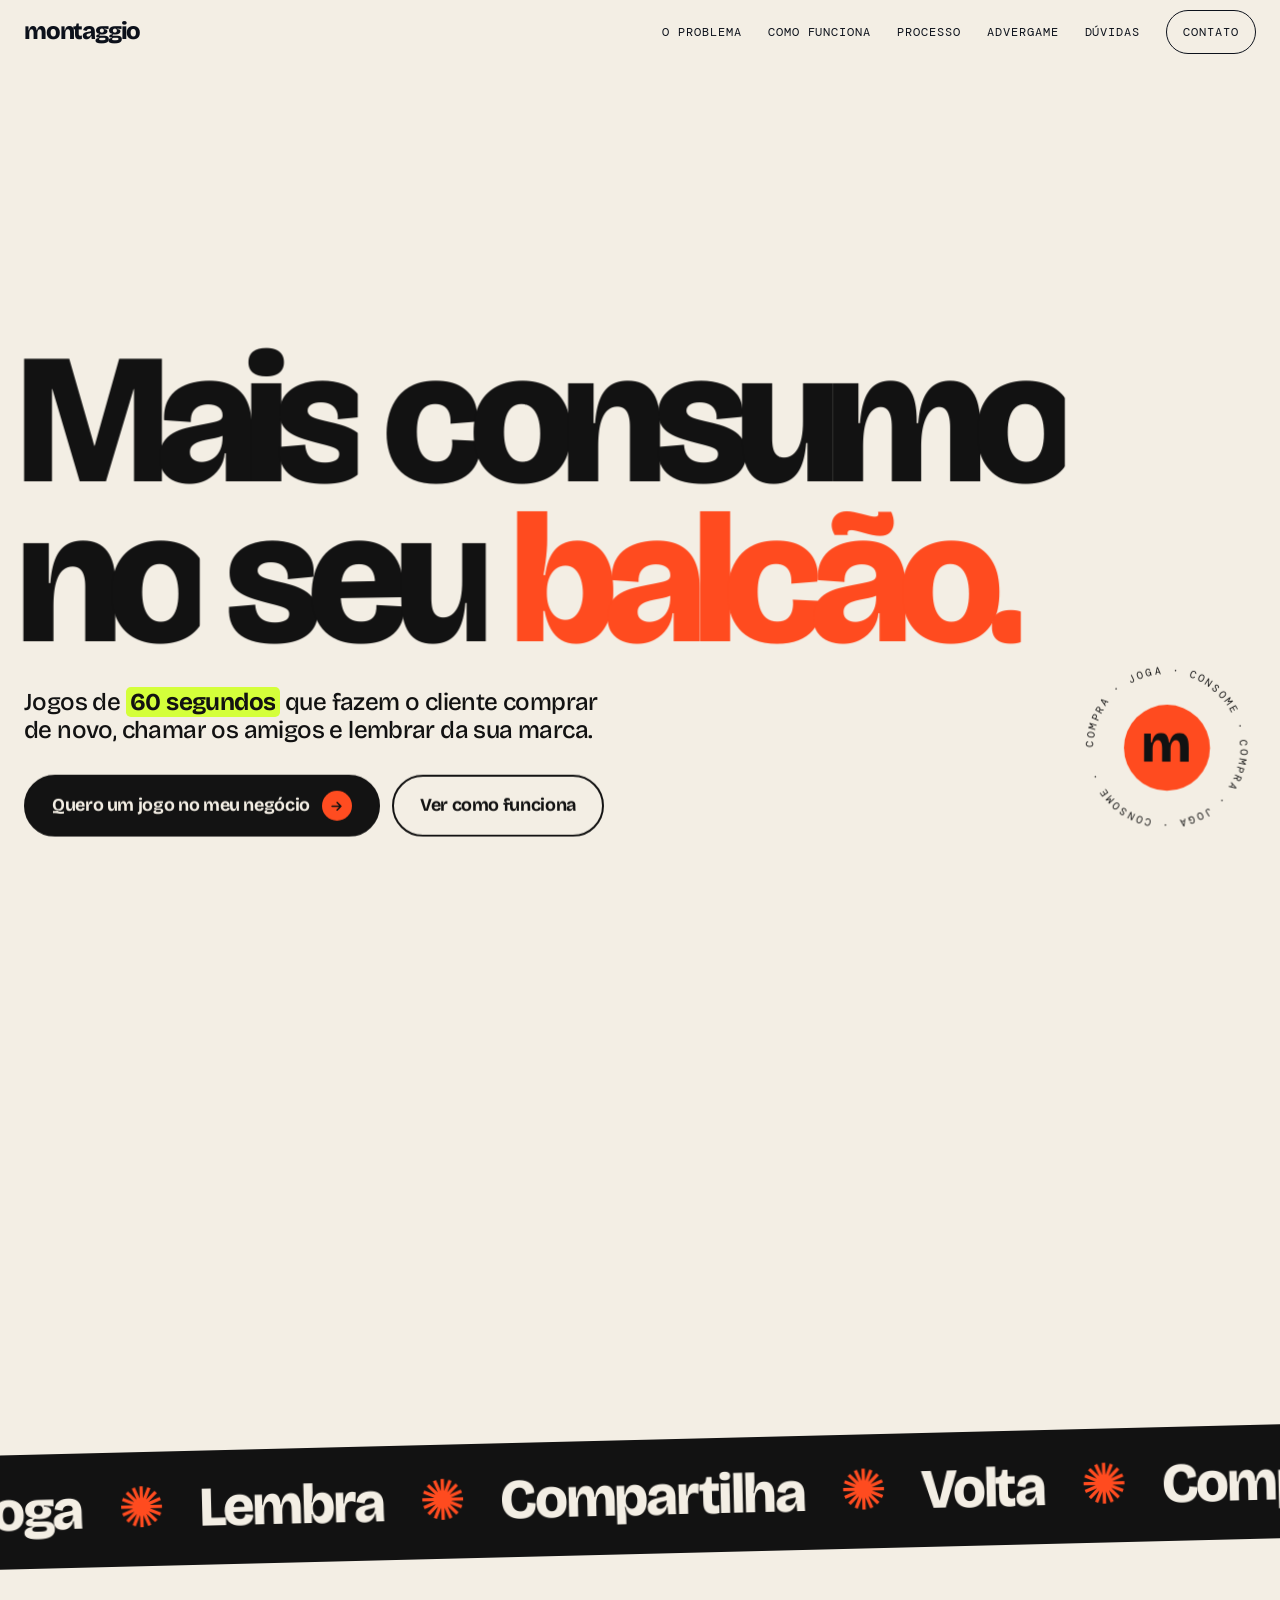
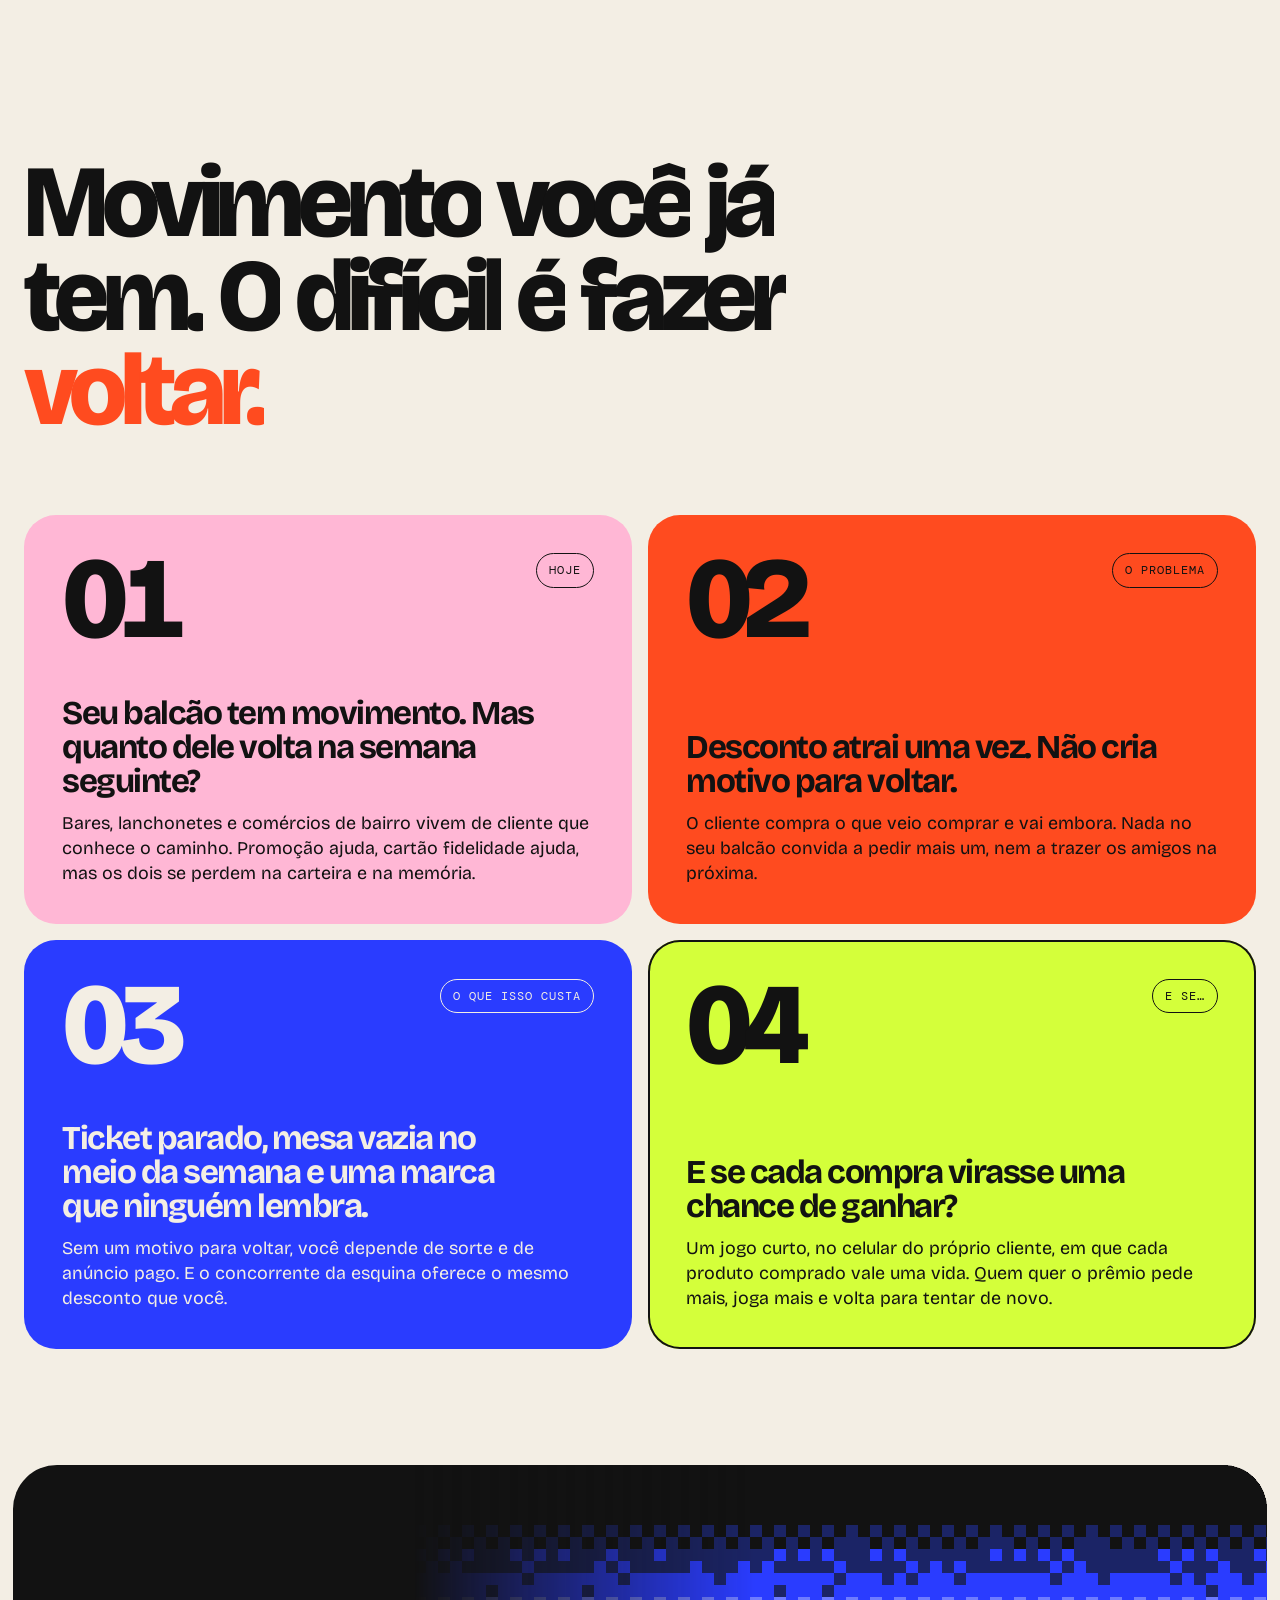
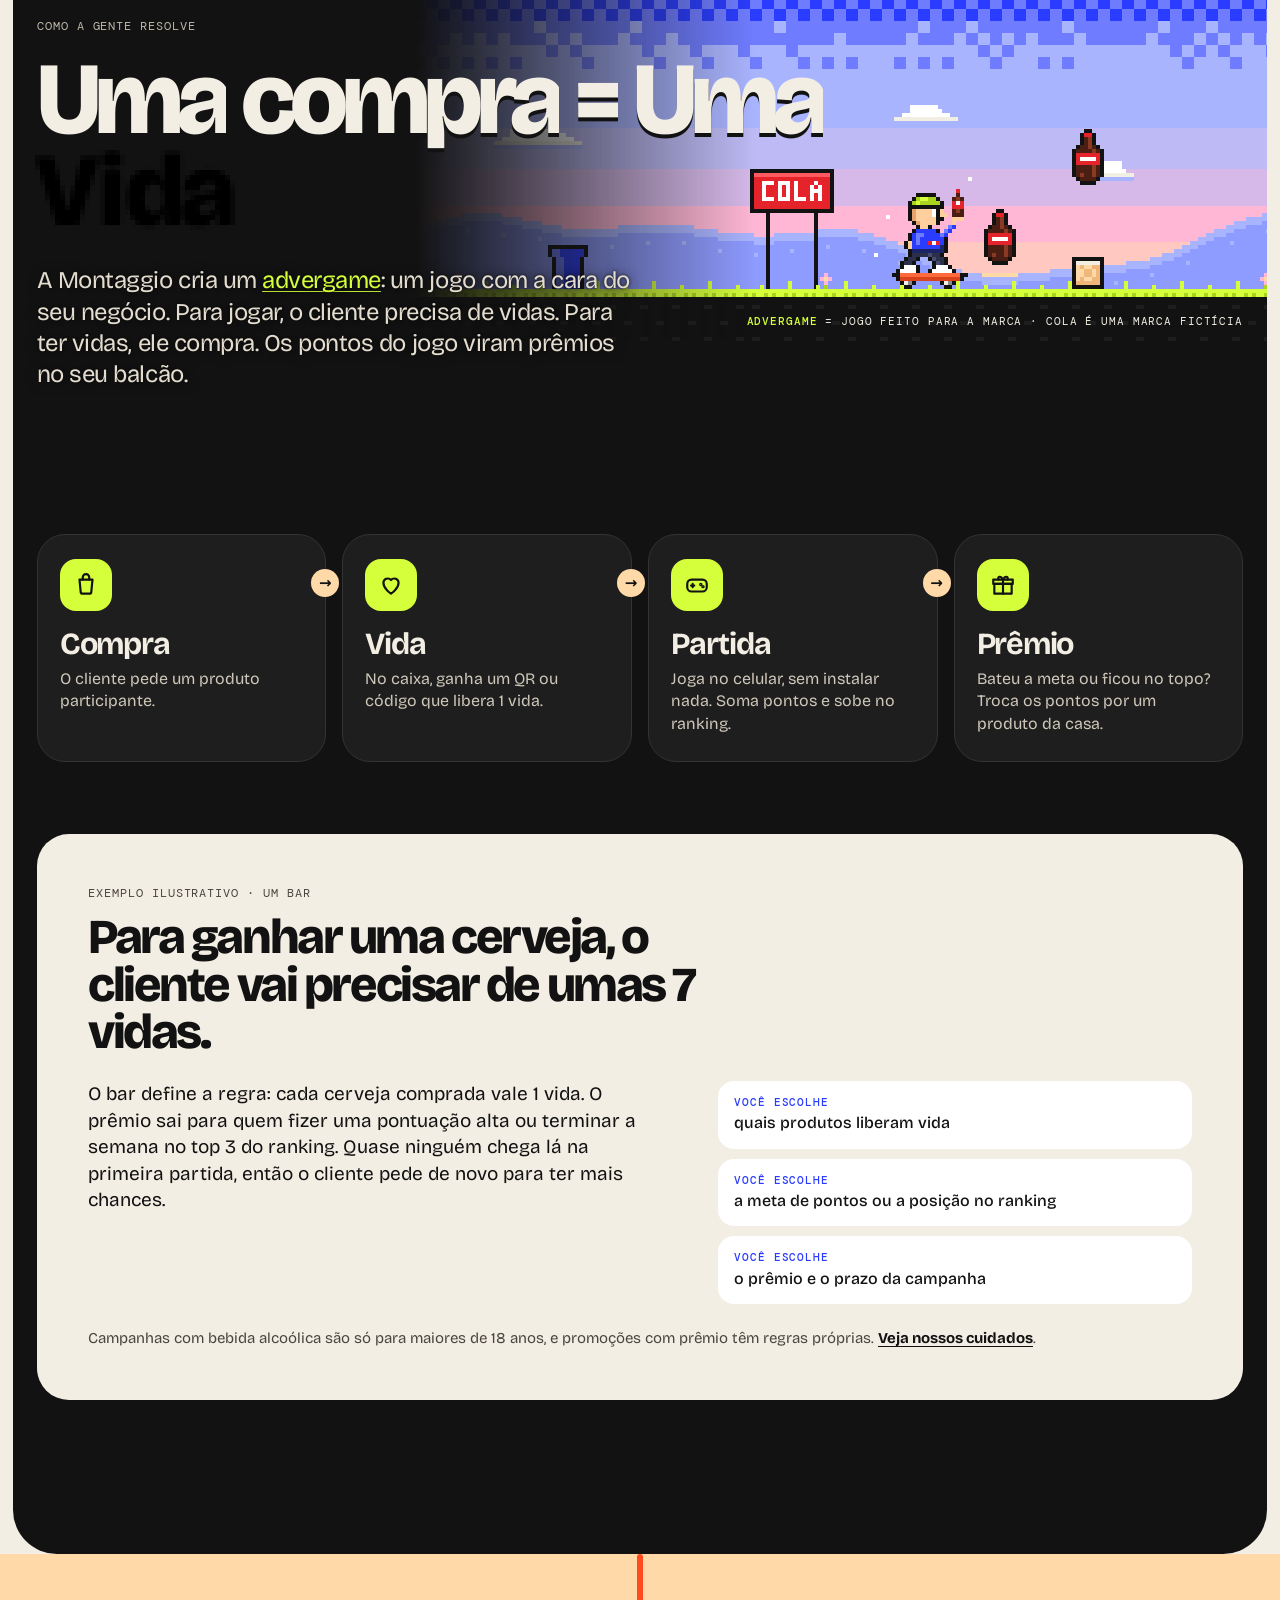
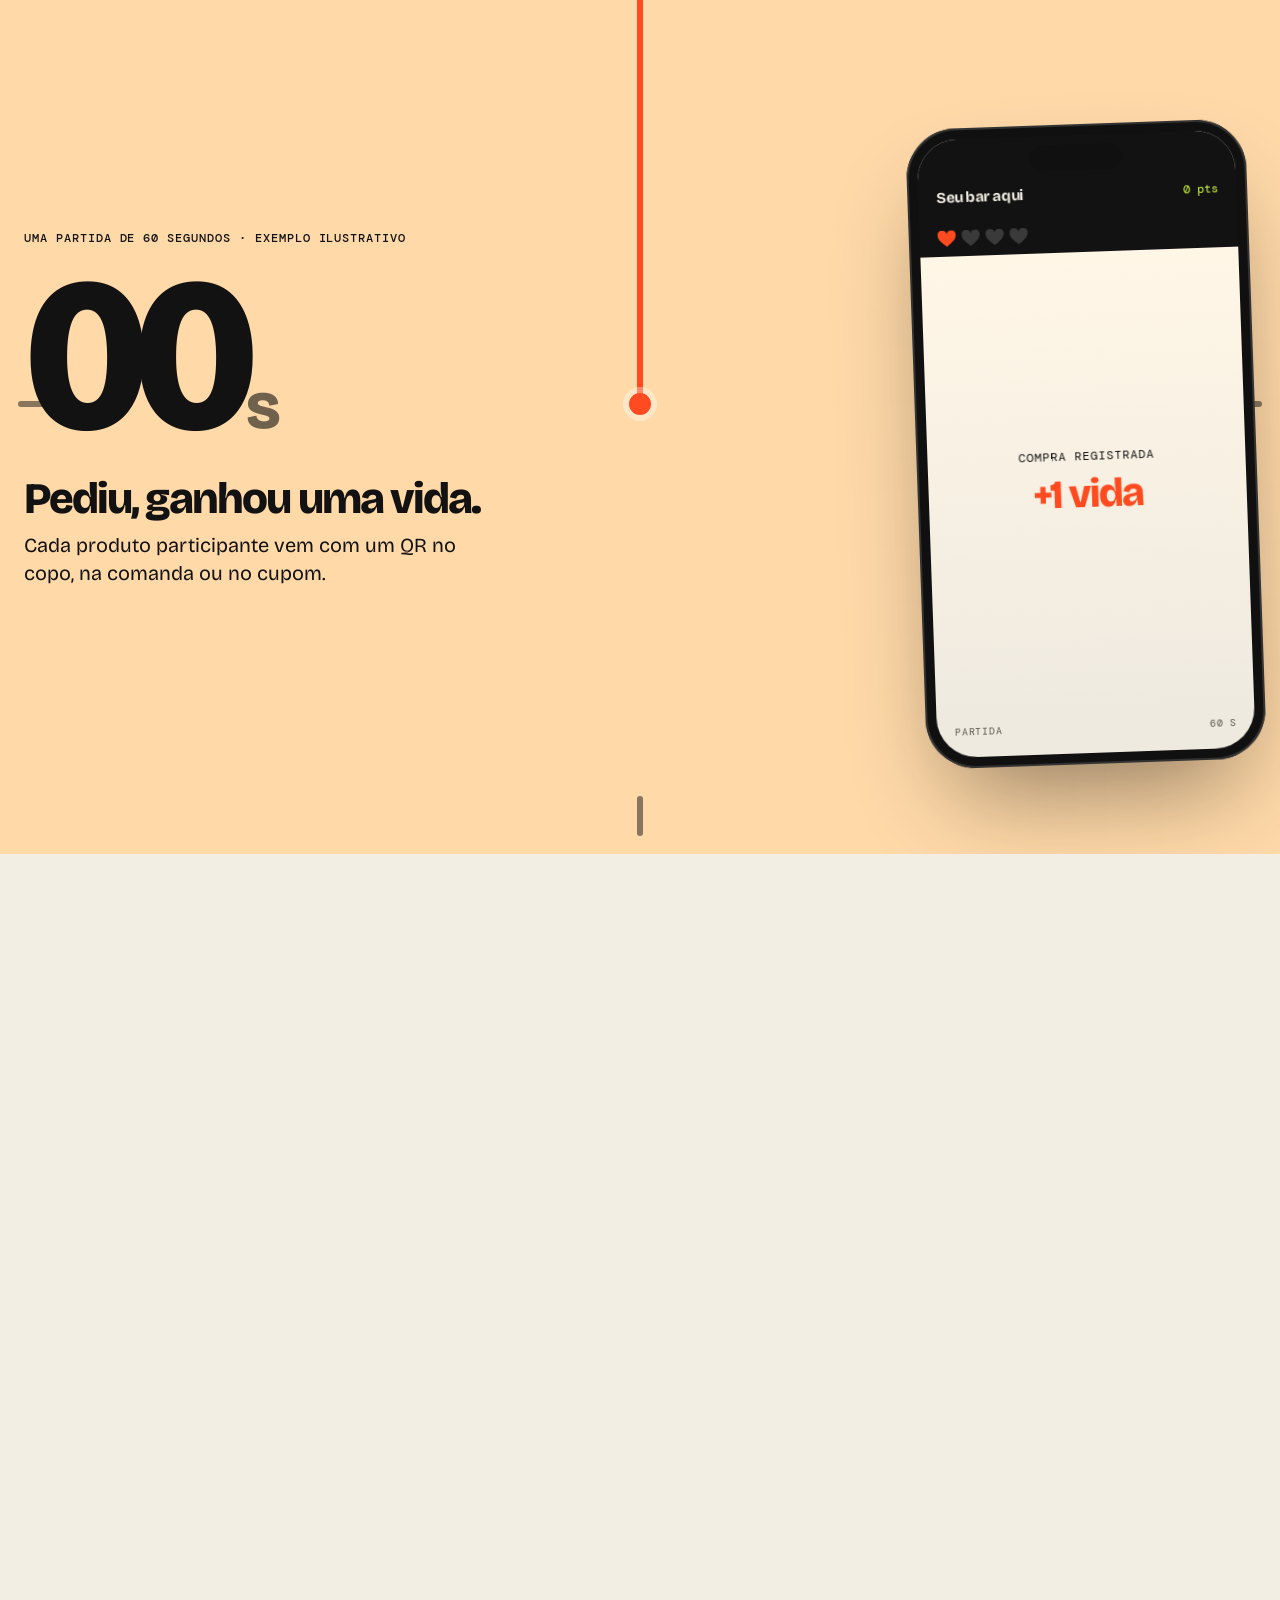
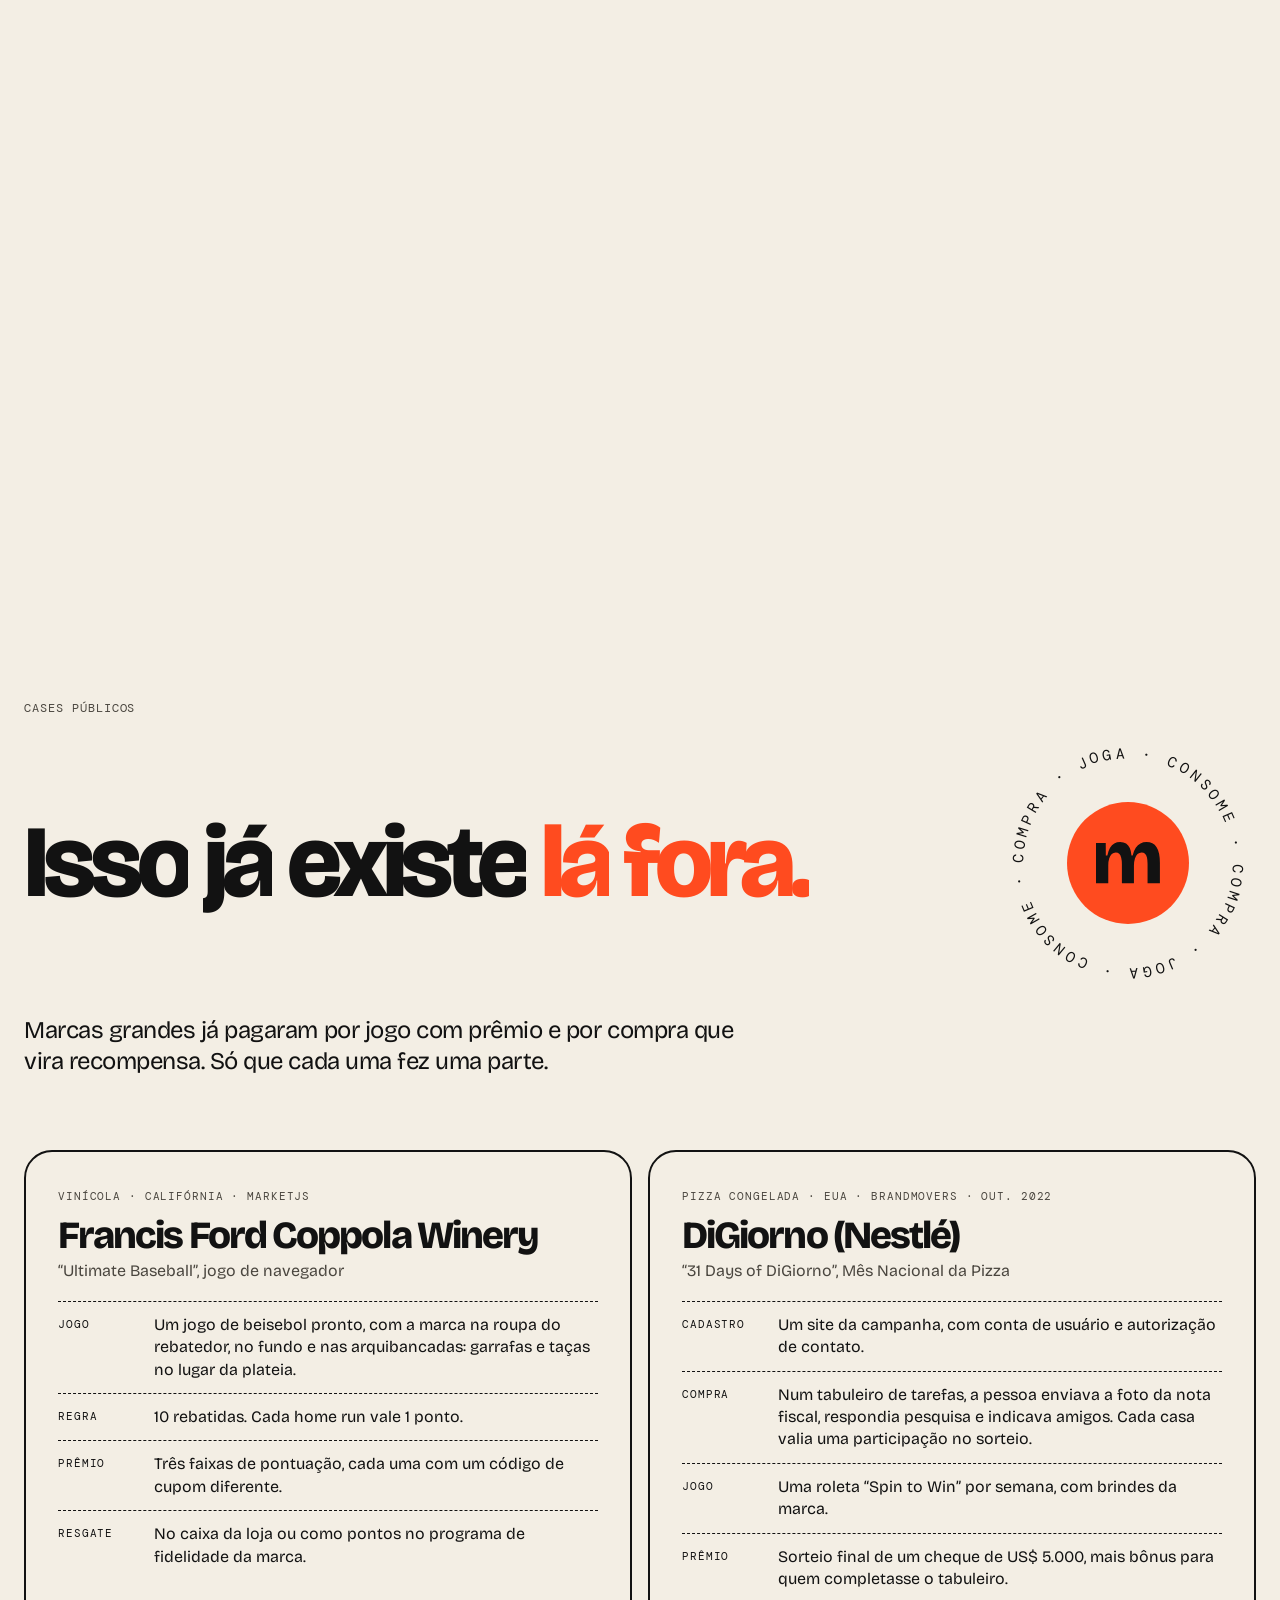
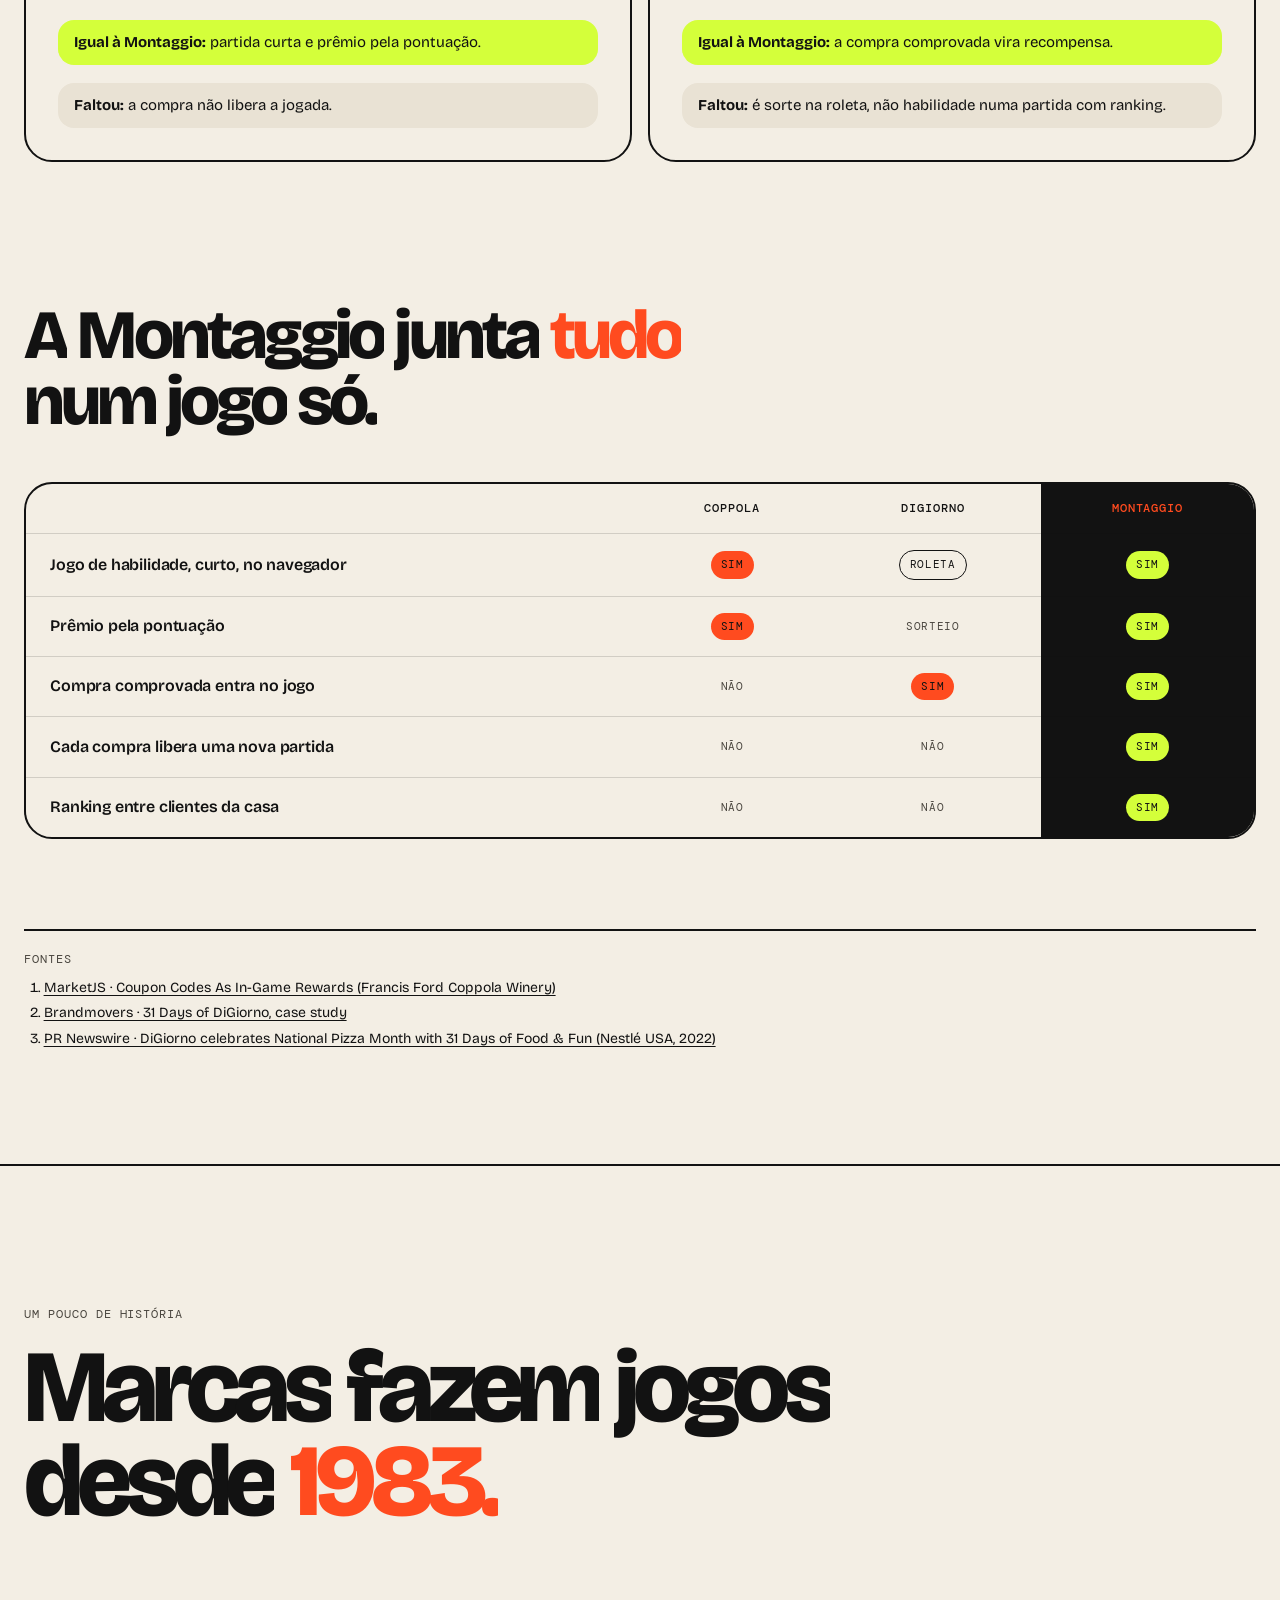
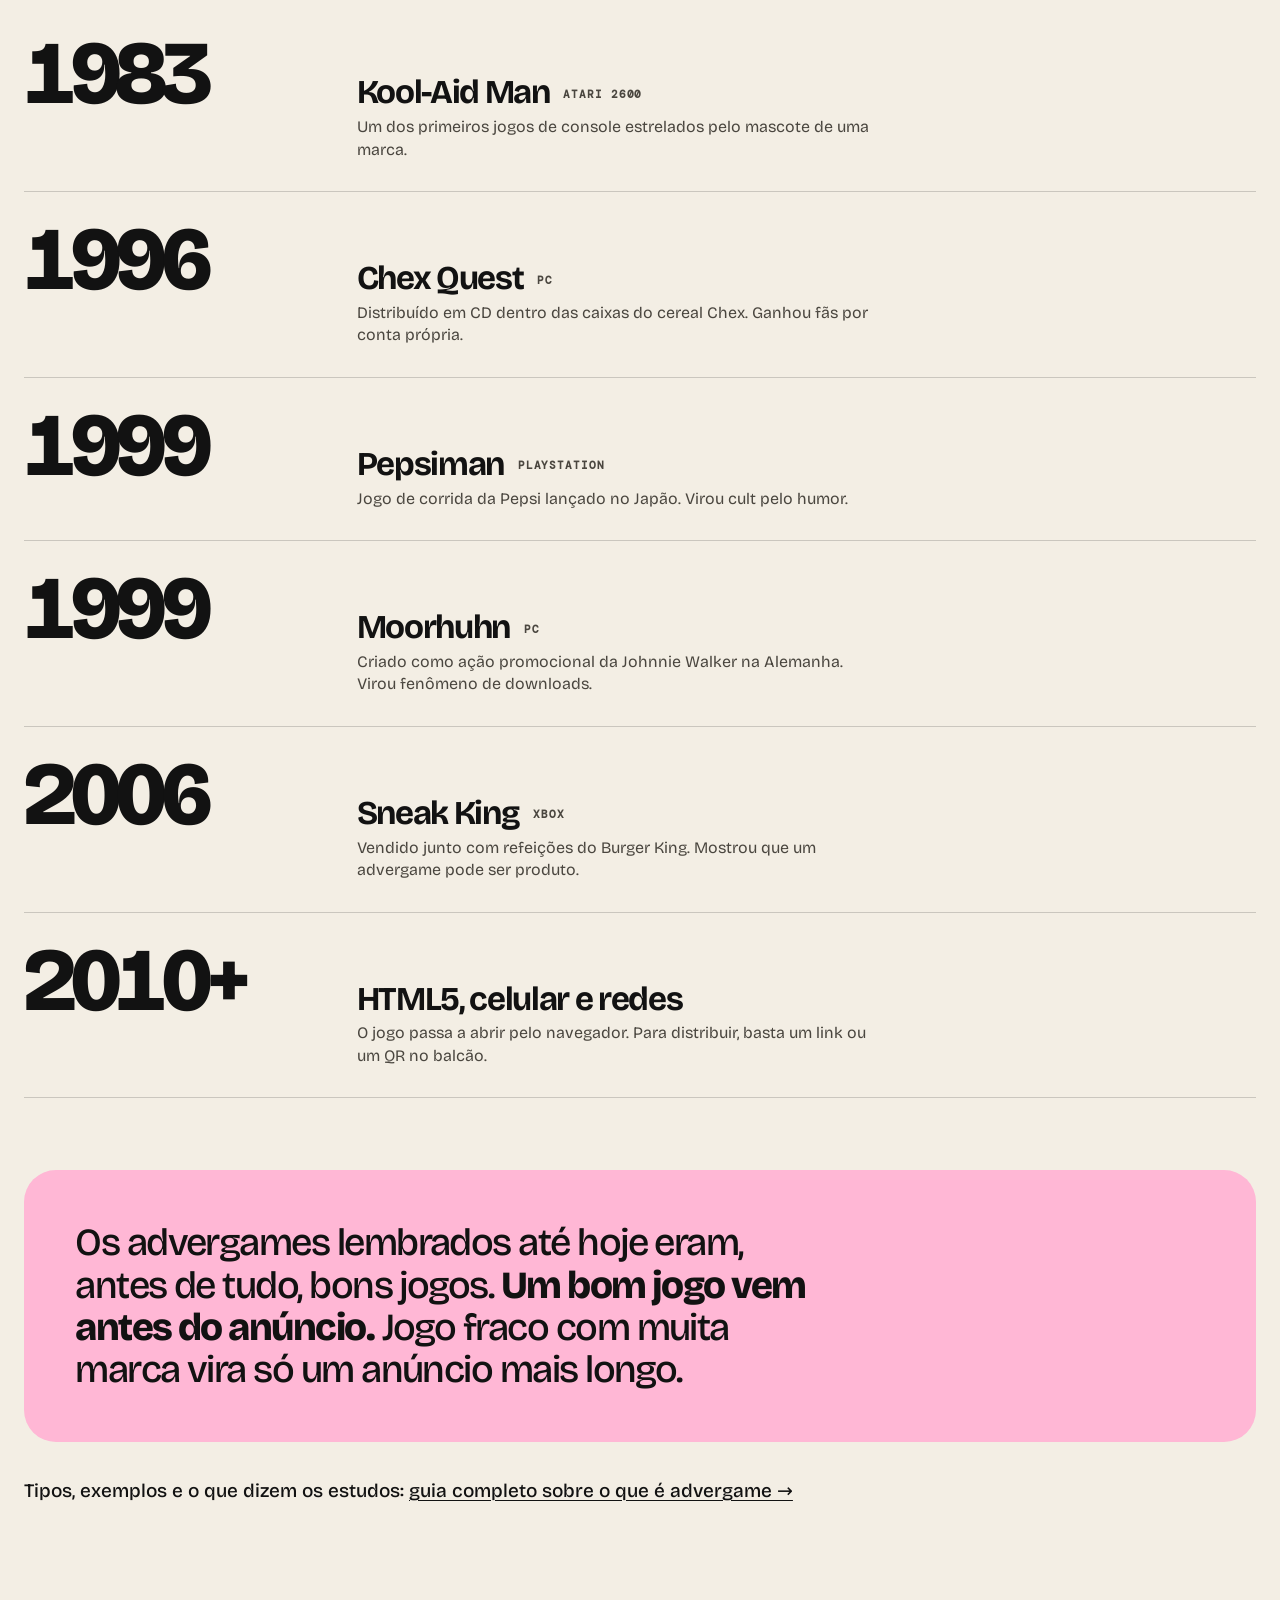
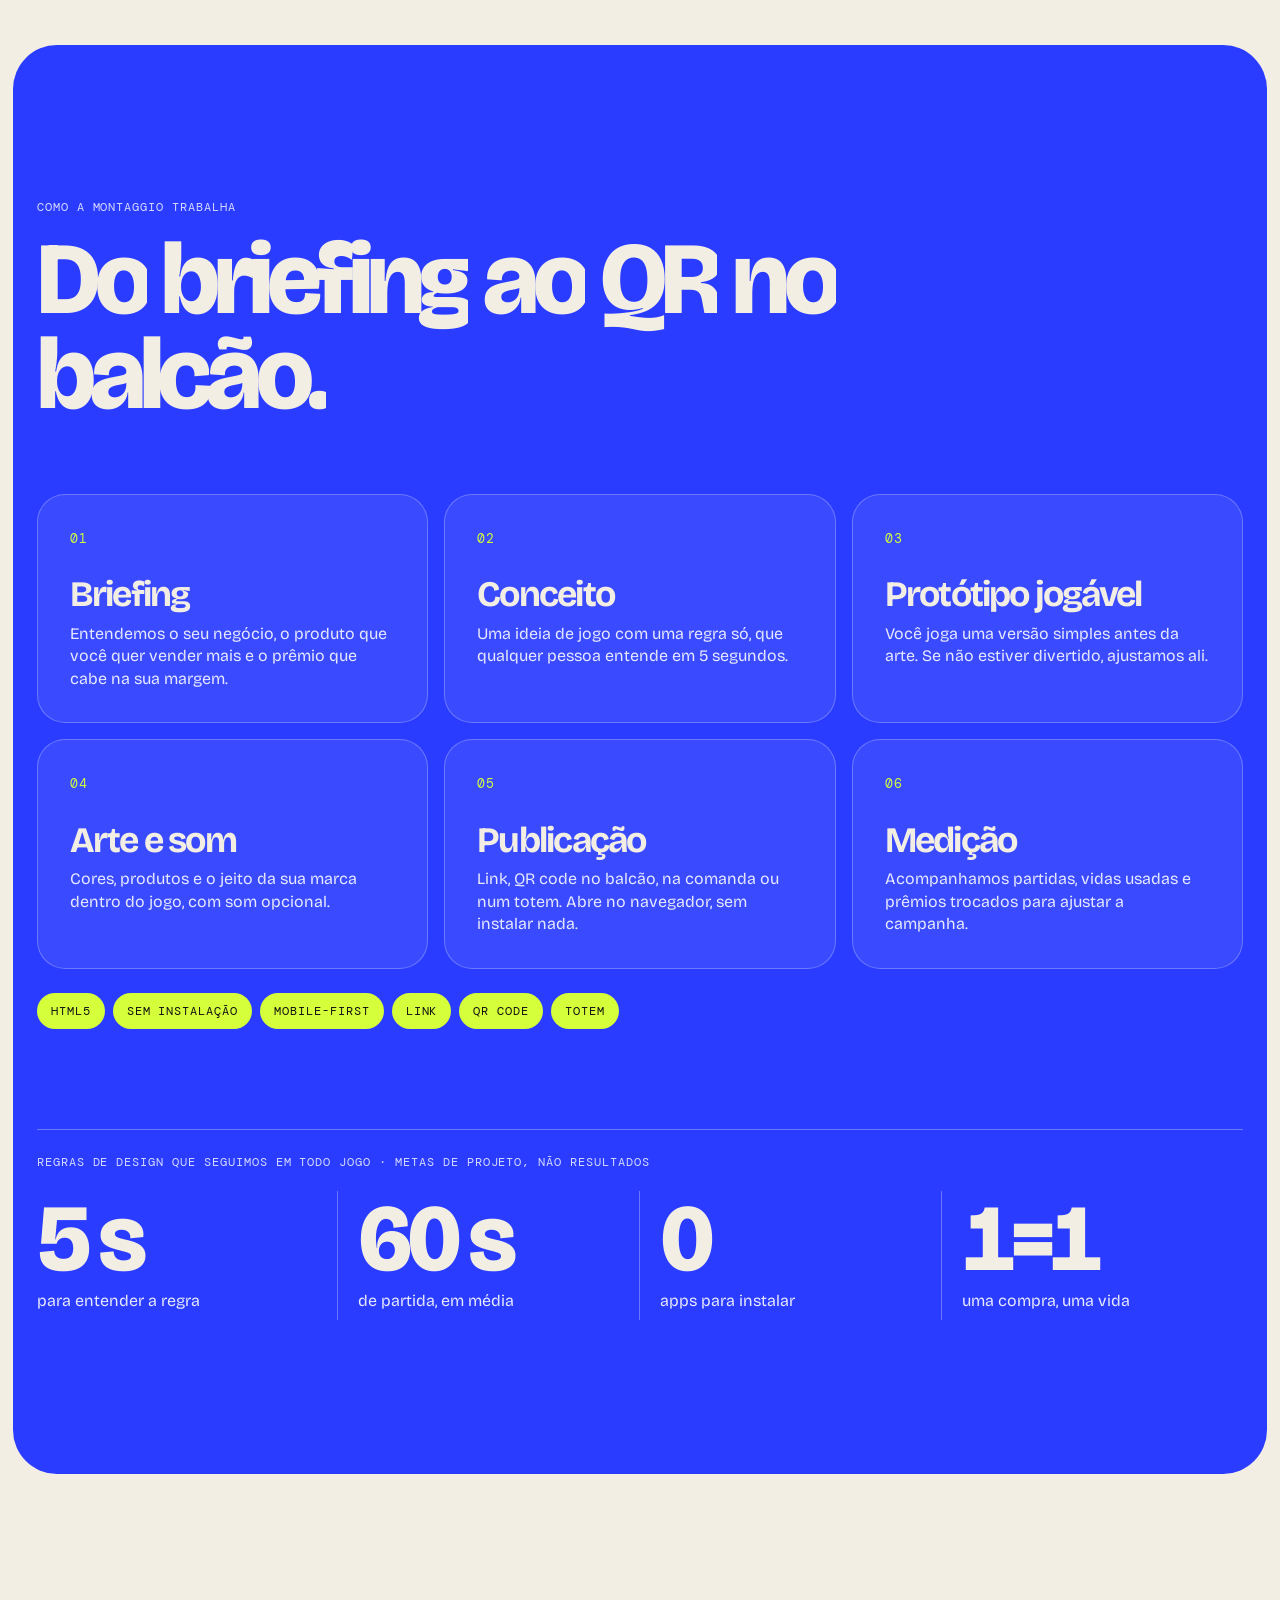
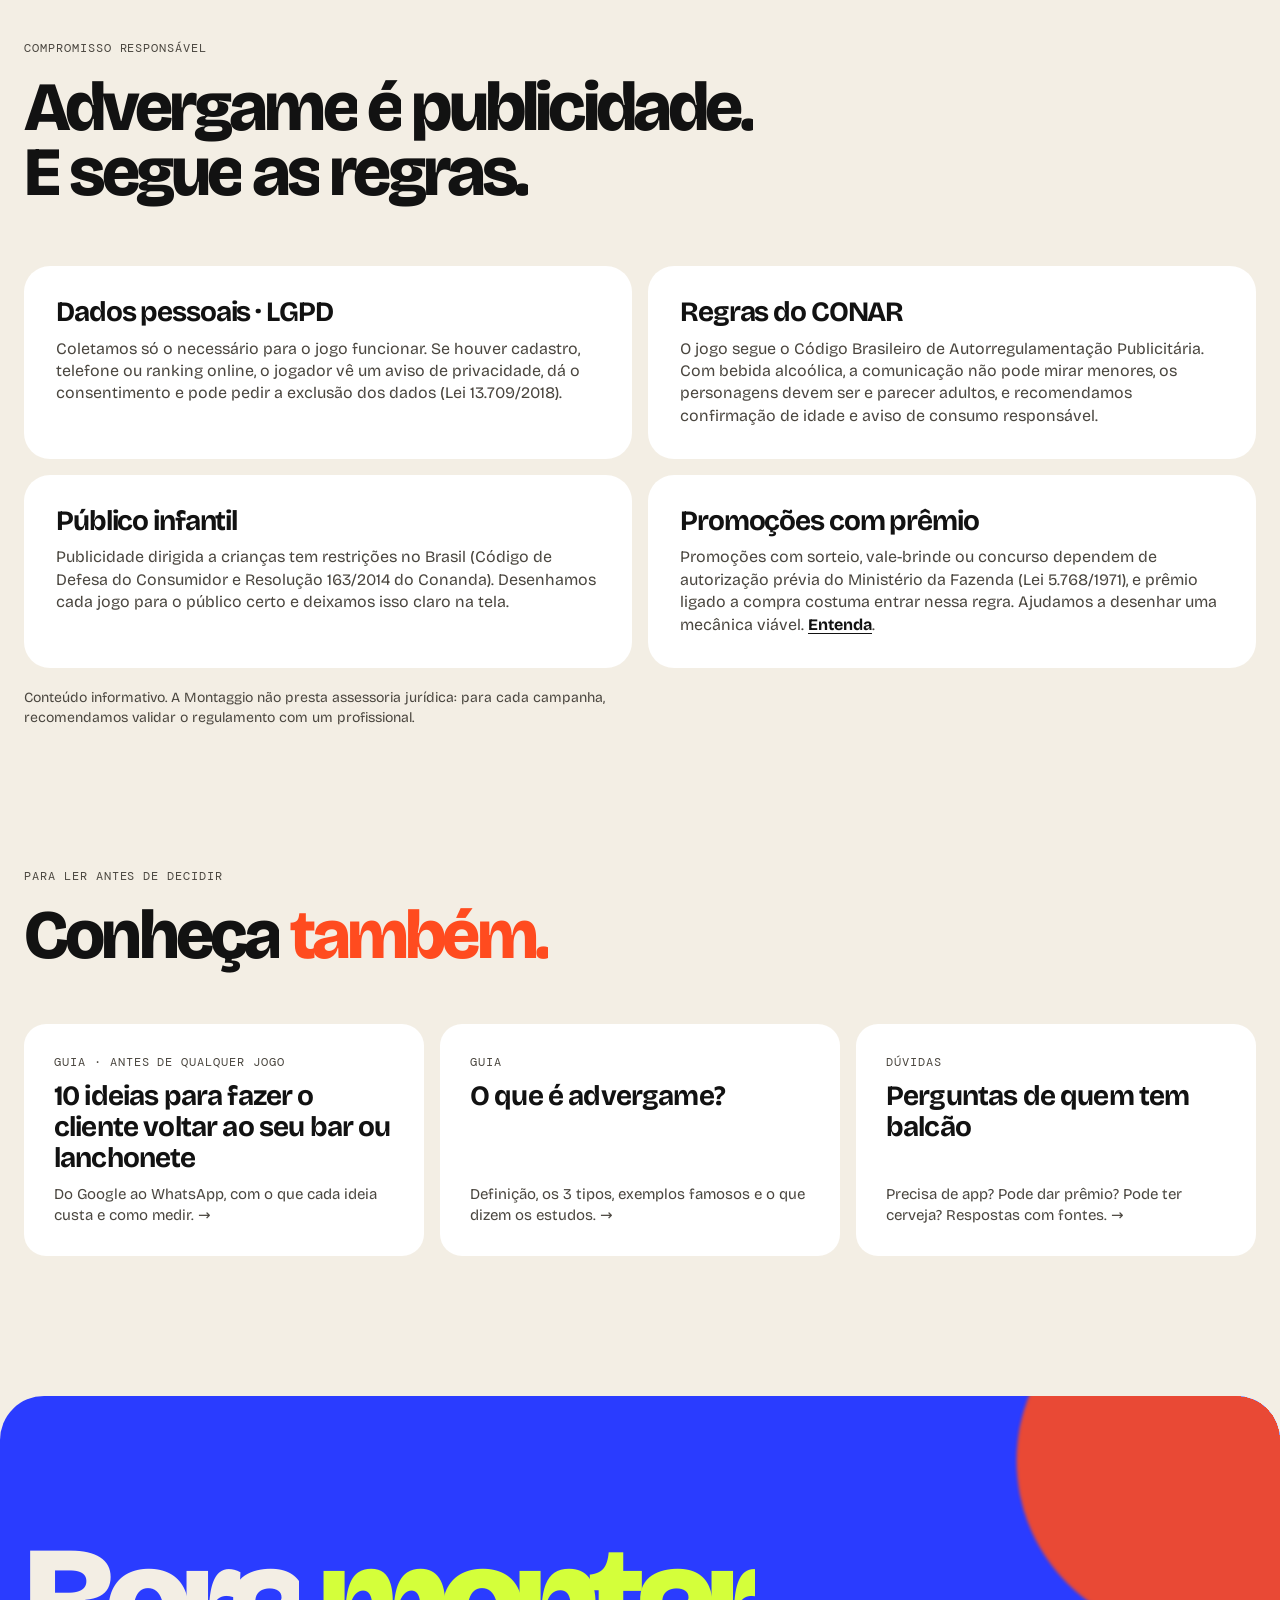
==== index.html @ ccbc4eeb "SEO: meta tag de verificacao do Bing Webmaster Tools Co-Authored-By: Claude Opus 5.5 <noreply@anthro" ====
<!doctype html>
<html lang="pt-BR">
<head>
<meta charset="utf-8">
<meta name="viewport" content="width=device-width, initial-scale=1, viewport-fit=cover">
<!-- =========================================================
     SEO · se mudar para domínio próprio, troque https://tuzihd.com.br
     (aparece aqui, no JSON-LD abaixo, em robots.txt e em sitemap.xml)
     ========================================================= -->
<title>Montaggio Games · Jogo de fidelidade para bares e lanchonetes</title>
<meta name="description" content="Advergames para bares, lanchonetes e comércios: um jogo de 60 s no celular, sem app, em que cada compra vale uma vida. Mais recompra e cliente voltando.">
<meta name="robots" content="index, follow, max-image-preview:large, max-snippet:-1">
<link rel="canonical" href="https://tuzihd.com.br/">
<meta name="theme-color" content="#f3eee4">
<meta name="color-scheme" content="light">
<meta name="author" content="Montaggio Games">
<!-- verificação do Bing Webmaster Tools: não remover -->
<meta name="msvalidate.01" content="401CC16142919E4C920A03871476D29A">

<!-- Open Graph (WhatsApp, Facebook, LinkedIn) -->
<meta property="og:type" content="website">
<meta property="og:locale" content="pt_BR">
<meta property="og:site_name" content="Montaggio Games">
<meta property="og:title" content="Montaggio Games · Jogos que fazem o cliente voltar">
<meta property="og:description" content="Advergames sob medida para bares, lanchonetes e comércios. Cada compra vale uma vida no jogo.">
<meta property="og:url" content="https://tuzihd.com.br/">
<meta property="og:image" content="https://tuzihd.com.br/og-image.png">
<meta property="og:image:width" content="1200">
<meta property="og:image:height" content="630">
<meta property="og:image:alt" content="Montaggio Games: mais consumo no seu balcão. Skatista pixel art pegando garrafinhas num jogo de celular.">
<!-- X / Twitter -->
<meta name="twitter:card" content="summary_large_image">
<meta name="twitter:title" content="Montaggio Games · Jogos que fazem o cliente voltar">
<meta name="twitter:description" content="Advergames sob medida para bares, lanchonetes e comércios. Cada compra vale uma vida no jogo.">
<meta name="twitter:image" content="https://tuzihd.com.br/og-image.png">
<meta name="twitter:image:alt" content="Montaggio Games: mais consumo no seu balcão. Skatista pixel art pegando garrafinhas num jogo de celular.">

<!-- Ícones: o mesmo "m" do sticker da hero -->
<link rel="icon" href="favicon.svg" type="image/svg+xml">
<link rel="apple-touch-icon" href="apple-touch-icon.png">

<!-- Dados estruturados: quem é a Montaggio e o serviço que ela vende -->
<script type="application/ld+json">
{
  "@context": "https://schema.org",
  "@graph": [
    {
      "@type": "Organization",
      "@id": "https://tuzihd.com.br/#org",
      "name": "Montaggio Games",
      "alternateName": ["Montaggio", "Montaggio Advergames"],
      "slogan": "Mais consumo no seu balcão.",
      "url": "https://tuzihd.com.br/",
      "logo": "https://tuzihd.com.br/apple-touch-icon.png",
      "image": "https://tuzihd.com.br/og-image.png",
      "description": "Empresa que cria advergames: jogos curtos de celular, com a marca do cliente, em que cada compra vale uma vida.",
      "areaServed": { "@type": "Country", "name": "Brasil" },
      "address": { "@type": "PostalAddress", "addressLocality": "Porto Velho", "addressRegion": "RO", "addressCountry": "BR" },
      "contactPoint": {
        "@type": "ContactPoint",
        "telephone": "+55-69-9363-0689",
        "contactType": "sales",
        "availableLanguage": "pt-BR",
        "url": "https://wa.me/556993630689"
      },
      "founder": { "@type": "Person", "@id": "https://tuzihd.com.br/sobre.html#arthur", "name": "Arthur Leite" },
      "sameAs": ["https://www.instagram.com/montaggio_/"],
      "knowsAbout": ["advergame", "gamificação", "fidelização de clientes", "programa de fidelidade", "jogos HTML5", "QR code", "marketing para bares e restaurantes", "marketing para lanchonetes"]
    },
    {
      "@type": "WebSite",
      "@id": "https://tuzihd.com.br/#site",
      "url": "https://tuzihd.com.br/",
      "name": "Montaggio Games",
      "alternateName": "Montaggio",
      "description": "Advergames e jogos de fidelidade para bares, lanchonetes e comércios.",
      "inLanguage": "pt-BR",
      "publisher": { "@id": "https://tuzihd.com.br/#org" }
    },
    {
      "@type": "WebPage",
      "@id": "https://tuzihd.com.br/#page",
      "url": "https://tuzihd.com.br/",
      "name": "Montaggio Games · Jogo de fidelidade para bares e lanchonetes",
      "description": "Advergames para bares, lanchonetes e comércios: um jogo de 60 s no celular, sem app, em que cada compra vale uma vida.",
      "inLanguage": "pt-BR",
      "dateModified": "2026-11-17",
      "isPartOf": { "@id": "https://tuzihd.com.br/#site" },
      "about": { "@id": "https://tuzihd.com.br/#service" },
      "primaryImageOfPage": "https://tuzihd.com.br/og-image.png"
    },
    {
      "@type": "Service",
      "@id": "https://tuzihd.com.br/#service",
      "name": "Advergames sob medida para bares, lanchonetes e comércios",
      "serviceType": "Desenvolvimento de advergames",
      "alternateName": ["jogo de fidelidade para bares", "gamificação para restaurantes", "jogo promocional com QR code"],
      "category": "Marketing e fidelização de clientes",
      "provider": { "@id": "https://tuzihd.com.br/#org" },
      "areaServed": { "@type": "Country", "name": "Brasil" },
      "audience": { "@type": "BusinessAudience", "audienceType": "Bares, lanchonetes, restaurantes e comércios locais" },
      "description": "Jogo de 60 segundos no navegador do celular, sem instalar app. Cada produto comprado libera uma vida; pontos viram prêmios no balcão. Inclui briefing, conceito, protótipo jogável, arte, publicação por QR code e medição.",
      "url": "https://tuzihd.com.br/#como-funciona",
      "offers": { "@type": "Offer", "availability": "https://schema.org/InStock", "areaServed": { "@type": "Country", "name": "Brasil" }, "url": "https://wa.me/556993630689" }
    }
  ]
}
</script>

<!-- Segurança: só carrega o que vem do próprio site (CSP) e não manda o endereço completo
     da página para outros sites. Ao adicionar um script inline, ele vai precisar de hash na CSP. -->
<meta http-equiv="Content-Security-Policy" content="default-src 'self'; script-src 'self' 'sha256-Du+OJKJSbdUgz5nrHeWWINvez6XKDDU/tyj/5c2uvwo='; style-src 'self' 'unsafe-inline'; img-src 'self' data:; font-src 'self'; connect-src 'self'; object-src 'none'; base-uri 'self'; form-action 'none'; frame-src 'none'; upgrade-insecure-requests">
<meta name="referrer" content="strict-origin-when-cross-origin">
<link rel="preload" href="assets/fonts/bricolage-latin.woff2" as="font" type="font/woff2" crossorigin>
<link rel="stylesheet" href="style.css">
<!-- Marca a página como "com JS" antes de pintar, para os reveals não piscarem -->
<script>document.documentElement.classList.add('js')</script>
</head>
<body>

<a class="skip" href="#conteudo">Pular para o conteúdo</a>

<!-- =========================================================
     NAV
     ========================================================= -->
<nav class="nav" aria-label="Principal"><div class="wrap">
  <a class="logo" href="#topo" aria-label="Montaggio, voltar ao início">montaggio</a>
  <div class="links mono">
    <a href="#problema">O problema</a>
    <a href="#como-funciona">Como funciona</a>
    <a href="#processo">Processo</a>
    <a href="o-que-e-advergame.html">Advergame</a>
    <a href="perguntas-frequentes.html">Dúvidas</a>
  </div>
  <a class="nav-cta mono" href="#contato">Contato</a>
</div></nav>

<main id="conteudo">

<!-- =========================================================
     1. HERO
     ========================================================= -->
<section class="hero" id="topo" aria-labelledby="hero-h">
  <div class="pin">
    <div class="sticker" id="sticker" aria-hidden="true">
      <svg viewBox="0 0 200 200"><defs><path id="circ" d="M100,100 m-82,0 a82,82 0 1,1 164,0 a82,82 0 1,1 -164,0"/></defs><text><textPath href="#circ">compra · joga · consome · compra · joga · consome ·</textPath></text></svg>
      <!-- o "m" usa a mesma fonte e o mesmo peso do logotipo "montaggio" do nav -->
      <div class="core"><svg class="core-m" viewBox="0 0 839 542"><path d="M0 542V207V14H128L129 177H149Q162 116 184.5 77Q207 38 240 19Q273 0 318 0Q364 0 395 20Q426 40 443.5 79Q461 118 466 177H481Q496 114 522 75.5Q548 37 584 18.5Q620 0 663 0Q707 0 740 17Q773 34 795.5 68Q818 102 828.5 153Q839 204 839 271V542H677V290Q677 239 669 205Q661 171 643.5 154.5Q626 138 599 138Q568 138 545.5 159Q523 180 510.5 218.5Q498 257 498 308V542H340V292Q340 240 331 206Q322 172 304.5 155Q287 138 260 138Q229 138 207 159Q185 180 173 218Q161 256 161 308V542Z"/></svg></div>
    </div>

    <div class="wrap">
      <!-- A promessa é a protagonista; o nome fica no nav, na aba e na assinatura abaixo -->
      <h1 class="hero-giant" id="giant"><span class="split" id="hero-h"><span class="ln">Mais consumo</span> <span class="ln">no seu <em>balcão.</em></span></span><span class="sr"> Montaggio Games · advergames para bares, lanchonetes e comércios</span></h1>

      <div class="hero-sub" id="heroP">
        <p class="hero-lead split" id="heroLead">Jogos de <b>60 segundos</b> que fazem o cliente comprar de novo, chamar os amigos e lembrar da sua marca.</p>
      </div>

      <div class="hero-cta" id="heroCta">
        <a class="btn" href="#contato">Quero um jogo no meu negócio <span class="arr" aria-hidden="true"><svg viewBox="0 0 24 24"><path d="M5 12h14M13 6l6 6-6 6"/></svg></span></a>
        <a class="btn out" href="#como-funciona">Ver como funciona</a>
      </div>
    </div>
  </div>
</section>

<!-- =========================================================
     2. MARQUEE (palavras no script.js → "MARQUEE")
     ========================================================= -->
<div class="marq" aria-hidden="true"><div class="marq-t" id="marq"></div></div>

<!-- =========================================================
     3. O PROBLEMA (estrutura SPIN: situação → problema → implicação → necessidade)
     ========================================================= -->
<section class="spin" id="problema" aria-labelledby="spin-h">
  <div class="wrap">
    <p class="mono kicker rv">O problema que a gente resolve</p>
    <h2 class="h-xl split" id="spin-h">Movimento você já tem. O difícil é fazer <em>voltar.</em></h2>

    <ol class="spin-list">
      <li class="spin-row spin-row--a rv" style="--d:0">
        <span class="spin-tag"><span class="spin-n">01</span><span class="mono">Hoje</span></span>
        <div>
          <h3>Seu balcão tem movimento. Mas quanto dele volta na semana seguinte?</h3>
          <p>Bares, lanchonetes e comércios de bairro vivem de cliente que conhece o caminho. Promoção ajuda, cartão fidelidade ajuda, mas os dois se perdem na carteira e na memória.</p>
        </div>
      </li>
      <li class="spin-row spin-row--b rv" style="--d:1">
        <span class="spin-tag"><span class="spin-n">02</span><span class="mono">O problema</span></span>
        <div>
          <h3>Desconto atrai uma vez. Não cria motivo para voltar.</h3>
          <p>O cliente compra o que veio comprar e vai embora. Nada no seu balcão convida a pedir mais um, nem a trazer os amigos na próxima.</p>
        </div>
      </li>
      <li class="spin-row spin-row--c rv" style="--d:0">
        <span class="spin-tag"><span class="spin-n">03</span><span class="mono">O que isso custa</span></span>
        <div>
          <h3>Ticket parado, mesa vazia no meio da semana e uma marca que ninguém lembra.</h3>
          <p>Sem um motivo para voltar, você depende de sorte e de anúncio pago. E o concorrente da esquina oferece o mesmo desconto que você.</p>
        </div>
      </li>
      <li class="spin-row spin-row--yes rv" style="--d:1">
        <span class="spin-tag"><span class="spin-n">04</span><span class="mono">E se…</span></span>
        <div>
          <h3>E se cada compra virasse uma chance de ganhar?</h3>
          <p>Um jogo curto, no celular do próprio cliente, em que cada produto comprado vale uma vida. Quem quer o prêmio pede mais, joga mais e volta para tentar de novo.</p>
        </div>
      </li>
    </ol>
  </div>
</section>

<!-- =========================================================
     3b. COMO A GENTE RESOLVE (a mecânica: 1 compra = 1 vida)
     ========================================================= -->
<section class="mech" id="como-funciona" aria-labelledby="mech-h">
  <div class="mech-top">
    <!-- Mini-game decorativo no topo da seção: o preto se pixela até virar o cenário
         e o cenário some para a esquerda, atrás do título. Só CSS (keyframes +
         spritesheets). Assets em assets/game/, gerados por tools/gerar-sprites-jogo.py.
         Pulos e moedas estão casados com world.webp (ver "8b. MINI-GAME" no style.css).
         "Cola" é uma marca fictícia, criada só para o exemplo. -->
    <figure class="game" id="game">
      <div class="game-fade" aria-hidden="true"></div>
      <div class="game-scene" aria-hidden="true">
        <div class="g-far"></div>
        <div class="g-world">
          <div class="g-coins"><i class="g-coin c1"></i><i class="g-coin c2"></i><i class="g-coin c3"></i><i class="g-coin c4"></i><i class="g-coin c5"></i><i class="g-coin c6"></i></div>
        </div>
        <div class="g-hero">
          <span class="g-ride"></span><span class="g-jump"></span>
          <i class="g-spark s1"></i><i class="g-spark s2"></i><i class="g-spark s3"></i>
        </div>
      </div>
      <figcaption class="game-cap mono"><b>advergame</b> = jogo feito para a marca · Cola é uma marca fictícia</figcaption>
    </figure>

    <div class="wrap">
      <p class="mono kicker rv">Como a gente resolve</p>
      <h2 class="h-xl split" id="mech-h">Uma compra = Uma <em class="px" id="pxVida">Vida</em></h2>
      <p class="mech-lead rv">A Montaggio cria um <a href="o-que-e-advergame.html">advergame</a>: um jogo com a cara do seu negócio. Para jogar, o cliente precisa de vidas. Para ter vidas, ele compra. Os pontos do jogo viram prêmios no seu balcão.</p>
    </div>
  </div>

  <div class="wrap">

    <ol class="flow">
      <li class="flow-i rv" style="--d:0">
        <span class="flow-ic" aria-hidden="true"><svg viewBox="0 0 24 24"><path d="M6 7h12l-1.2 12.2a1 1 0 0 1-1 .8H8.2a1 1 0 0 1-1-.8z"/><path d="M9 7V5a3 3 0 0 1 6 0v2"/></svg></span>
        <b>Compra</b><span>O cliente pede um produto participante.</span>
      </li>
      <li class="flow-i rv" style="--d:1">
        <span class="flow-ic" aria-hidden="true"><svg viewBox="0 0 24 24"><path d="M12 20s-7-4.4-7-10a4 4 0 0 1 7-2.6A4 4 0 0 1 19 10c0 5.6-7 10-7 10z"/></svg></span>
        <b>Vida</b><span>No caixa, ganha um QR ou código que libera 1 vida.</span>
      </li>
      <li class="flow-i rv" style="--d:2">
        <span class="flow-ic" aria-hidden="true"><svg viewBox="0 0 24 24"><rect x="3" y="7" width="18" height="11" rx="4"/><path d="M8 11v3M6.5 12.5h3"/><circle cx="15.5" cy="11.5" r=".6"/><circle cx="17.5" cy="13.5" r=".6"/></svg></span>
        <b>Partida</b><span>Joga no celular, sem instalar nada. Soma pontos e sobe no ranking.</span>
      </li>
      <li class="flow-i rv" style="--d:3">
        <span class="flow-ic" aria-hidden="true"><svg viewBox="0 0 24 24"><path d="M4 11h16v9H4z"/><path d="M3 7h18v4H3zM12 7v13"/><path d="M12 7C10 3 6.5 4 8 7M12 7c2-4 5.5-3 4 0"/></svg></span>
        <b>Prêmio</b><span>Bateu a meta ou ficou no topo? Troca os pontos por um produto da casa.</span>
      </li>
    </ol>

    <article class="example rv" aria-labelledby="ex-h">
      <p class="mono ex-tag">Exemplo ilustrativo · um bar</p>
      <h3 id="ex-h">Para ganhar uma cerveja, o cliente vai precisar de umas 7 vidas.</h3>
      <div class="ex-grid">
        <p>O bar define a regra: cada cerveja comprada vale 1 vida. O prêmio sai para quem fizer uma pontuação alta ou terminar a semana no top 3 do ranking. Quase ninguém chega lá na primeira partida, então o cliente pede de novo para ter mais chances.</p>
        <ul class="ex-rules">
          <li><span class="mono">Você escolhe</span> quais produtos liberam vida</li>
          <li><span class="mono">Você escolhe</span> a meta de pontos ou a posição no ranking</li>
          <li><span class="mono">Você escolhe</span> o prêmio e o prazo da campanha</li>
        </ul>
      </div>
      <p class="ex-note">Campanhas com bebida alcoólica são só para maiores de 18 anos, e promoções com prêmio têm regras próprias. <a href="#responsavel">Veja nossos cuidados</a>.</p>
    </article>
  </div>
</section>

<!-- =========================================================
     5. UMA PARTIDA DE 60 SEGUNDOS (sticky guiada pelo scroll)
     Os textos de cada etapa estão em .gc (legenda) e .sg (tela do celular)
     ========================================================= -->
<section class="match" id="partida" aria-labelledby="match-h">
  <div class="pin" id="matchPin">
    <!-- relógio de 60 s: ponteiro nasce no centro da tela; marcas de 12, 3, 6 e 9 nas bordas -->
    <div class="dial" id="dial" aria-hidden="true">
      <b class="mk mk-12"></b><b class="mk mk-3"></b><b class="mk mk-6"></b><b class="mk mk-9"></b>
      <div class="hand" id="hand"></div>
      <i class="hub"></i>
    </div>
    <div class="wrap match-grid">
      <div class="match-text">
        <h2 class="mono match-title" id="match-h">Uma partida de 60 segundos · exemplo ilustrativo</h2>
        <div class="clock" id="clock" aria-hidden="true">00<small>s</small></div>
        <div class="match-cap" id="matchCap" aria-live="polite">
          <div class="gc on"><b>Pediu, ganhou uma vida.</b><span>Cada produto participante vem com um QR no copo, na comanda ou no cupom.</span></div>
          <div class="gc"><b>Escaneou e já está jogando.</b><span>Abre no navegador do celular. Sem app, sem cadastro, sem espera.</span></div>
          <div class="gc"><b>Entendeu em 5 segundos.</b><span>Uma regra só, mostrada por imagem: toque e pegue o que cai.</span></div>
          <div class="gc"><b>Jogou. Quis mais uma.</b><span>A partida é curta e acelera aos poucos. Acabou a vida? Mais um pedido.</span></div>
          <div class="gc"><b>Bateu o recorde.</b><span>Subiu no ranking da semana e ficou perto do prêmio.</span></div>
          <div class="gc"><b>Chamou os amigos.</b><span>Mandou o desafio no grupo. A mesa ao lado também quer jogar.</span></div>
          <div class="gc"><b>Voltou para trocar.</b><span>Pontos viram prêmio no balcão. E a próxima visita já tem motivo.</span></div>
        </div>
      </div>

      <div class="ph" id="ph" aria-hidden="true">
        <div class="ph-screen">
          <div class="ph-head">
            <b>Seu bar aqui</b>
            <span class="ph-score"><span id="score">0</span> pts</span>
          </div>
          <div class="ph-lives" id="lives"><i></i><i></i><i></i><i></i></div>

          <!-- Palco: uma tela por etapa -->
          <div class="stage" id="stage">
            <div class="sg on sg-life"><span class="mono">Compra registrada</span><b>+1 vida</b></div>
            <div class="sg sg-qr">
              <svg viewBox="0 0 21 21" shape-rendering="crispEdges"><path d="M0 0h7v7H0zM1 1v5h5V1zM2 2h3v3H2zM14 0h7v7h-7zM15 1v5h5V1zM16 2h3v3h-3zM0 14h7v7H0zM1 15v5h5v-5zM2 16h3v3H2zM8 0h2v2H8zM11 1h2v3h-2zM9 3h2v2H9zM8 6h3v2H8zM12 5h1v3h-1zM0 8h2v2H0zM3 8h3v1H3zM2 10h3v2H2zM6 10h3v2H6zM10 9h3v2h-3zM14 8h2v3h-2zM17 8h4v2h-4zM18 11h3v2h-3zM13 12h4v2h-4zM8 13h3v3H8zM12 15h2v2h-2zM15 15h3v2h-3zM19 15h2v4h-2zM8 18h4v3H8zM13 18h4v2h-4zM16 20h3v1h-3z"/></svg>
              <span class="mono">Aponte a câmera</span>
            </div>
            <div class="sg sg-tut"><span class="tap"></span><b>Toque e pegue<br>o que cai</b></div>
            <div class="sg sg-play"><i class="it a"></i><i class="it b"></i><i class="it c"></i><i class="it d"></i><span class="catcher"></span></div>
            <div class="sg sg-rec"><span class="mono">Novo recorde</span><b>2º</b><span>no ranking da semana</span></div>
            <div class="sg sg-share"><span class="bubble">Duvido você passar de mim 😎</span><span class="bubble me">Hoje à noite eu passo</span></div>
            <div class="sg sg-prize"><span class="mono">Meta atingida</span><b>Porção grátis</b><span>Mostre esta tela no balcão</span></div>
          </div>

          <div class="ph-foot"><span>Partida</span><span id="tLeft">60 s</span></div>
        </div>
      </div>
    </div>
  </div>
</section>

<!-- =========================================================
     6. JÁ FUNCIONA (cases públicos) + O QUE A MONTAGGIO JUNTA
     Fontes no fim da seção. Nenhum dos cases publica números: não inventar.
     ========================================================= -->
<section class="cases" id="cases" aria-labelledby="cases-h">
  <div class="wrap">
    <p class="mono kicker rv">Cases públicos</p>
    <div class="cases-head">
      <h2 class="h-xl split" id="cases-h">Isso já existe <em>lá fora.</em></h2>
      <!-- mesmo sticker da hero (reaproveita o #circ definido lá) -->
      <div class="sticker rv" aria-hidden="true">
        <svg viewBox="0 0 200 200"><text><textPath href="#circ">compra · joga · consome · compra · joga · consome ·</textPath></text></svg>
        <div class="core"><svg class="core-m" viewBox="0 0 839 542"><path d="M0 542V207V14H128L129 177H149Q162 116 184.5 77Q207 38 240 19Q273 0 318 0Q364 0 395 20Q426 40 443.5 79Q461 118 466 177H481Q496 114 522 75.5Q548 37 584 18.5Q620 0 663 0Q707 0 740 17Q773 34 795.5 68Q818 102 828.5 153Q839 204 839 271V542H677V290Q677 239 669 205Q661 171 643.5 154.5Q626 138 599 138Q568 138 545.5 159Q523 180 510.5 218.5Q498 257 498 308V542H340V292Q340 240 331 206Q322 172 304.5 155Q287 138 260 138Q229 138 207 159Q185 180 173 218Q161 256 161 308V542Z"/></svg></div>
      </div>
    </div>
    <p class="cases-lead rv">Marcas grandes já pagaram por jogo com prêmio e por compra que vira recompensa. Só que cada uma fez uma parte.</p>

    <div class="case-grid">
      <article class="case rv" style="--d:0">
        <header>
          <span class="mono case-tag">Vinícola · Califórnia · MarketJS</span>
          <h3>Francis Ford Coppola Winery</h3>
          <p class="case-sub">“Ultimate Baseball”, jogo de navegador</p>
        </header>
        <dl class="case-rows">
          <div><dt class="mono">Jogo</dt><dd>Um jogo de beisebol pronto, com a marca na roupa do rebatedor, no fundo e nas arquibancadas: garrafas e taças no lugar da plateia.</dd></div>
          <div><dt class="mono">Regra</dt><dd>10 rebatidas. Cada home run vale 1 ponto.</dd></div>
          <div><dt class="mono">Prêmio</dt><dd>Três faixas de pontuação, cada uma com um código de cupom diferente.</dd></div>
          <div><dt class="mono">Resgate</dt><dd>No caixa da loja ou como pontos no programa de fidelidade da marca.</dd></div>
        </dl>
        <p class="case-match"><b>Igual à Montaggio:</b> partida curta e prêmio pela pontuação.</p>
        <p class="case-gap"><b>Faltou:</b> a compra não libera a jogada.</p>
      </article>

      <article class="case rv" style="--d:1">
        <header>
          <span class="mono case-tag">Pizza congelada · EUA · Brandmovers · out. 2022</span>
          <h3>DiGiorno (Nestlé)</h3>
          <p class="case-sub">“31 Days of DiGiorno”, Mês Nacional da Pizza</p>
        </header>
        <dl class="case-rows">
          <div><dt class="mono">Cadastro</dt><dd>Um site da campanha, com conta de usuário e autorização de contato.</dd></div>
          <div><dt class="mono">Compra</dt><dd>Num tabuleiro de tarefas, a pessoa enviava a foto da nota fiscal, respondia pesquisa e indicava amigos. Cada casa valia uma participação no sorteio.</dd></div>
          <div><dt class="mono">Jogo</dt><dd>Uma roleta “Spin to Win” por semana, com brindes da marca.</dd></div>
          <div><dt class="mono">Prêmio</dt><dd>Sorteio final de um cheque de US$ 5.000, mais bônus para quem completasse o tabuleiro.</dd></div>
        </dl>
        <p class="case-match"><b>Igual à Montaggio:</b> a compra comprovada vira recompensa.</p>
        <p class="case-gap"><b>Faltou:</b> é sorte na roleta, não habilidade numa partida com ranking.</p>
      </article>
    </div>

    <div class="combo">
      <h3 class="h-lg split" id="combo-h">A Montaggio junta <em>tudo</em> num jogo só.</h3>
      <div class="combo-scroll rv" role="region" aria-labelledby="combo-h" tabindex="0">
        <table class="combo-t">
          <thead>
            <tr><th scope="col"><span class="sr">Peça</span></th><th scope="col">Coppola</th><th scope="col">DiGiorno</th><th scope="col" class="mg">Montaggio</th></tr>
          </thead>
          <tbody>
            <tr><th scope="row">Jogo de habilidade, curto, no navegador</th><td><span class="y">Sim</span></td><td><span class="p">Roleta</span></td><td class="mg"><span class="y">Sim</span></td></tr>
            <tr><th scope="row">Prêmio pela pontuação</th><td><span class="y">Sim</span></td><td><span class="n">Sorteio</span></td><td class="mg"><span class="y">Sim</span></td></tr>
            <tr><th scope="row">Compra comprovada entra no jogo</th><td><span class="n">Não</span></td><td><span class="y">Sim</span></td><td class="mg"><span class="y">Sim</span></td></tr>
            <tr><th scope="row">Cada compra libera uma nova partida</th><td><span class="n">Não</span></td><td><span class="n">Não</span></td><td class="mg"><span class="y">Sim</span></td></tr>
            <tr><th scope="row">Ranking entre clientes da casa</th><td><span class="n">Não</span></td><td><span class="n">Não</span></td><td class="mg"><span class="y">Sim</span></td></tr>
          </tbody>
        </table>
      </div>
      
    </div>

    <div class="srcs rv">
      <p class="mono">Fontes</p>
      <ol>
        <li><a href="https://www.marketjs.com/case-study/coupon-codes-as-in-game-rewards/" target="_blank" rel="noopener">MarketJS · Coupon Codes As In-Game Rewards (Francis Ford Coppola Winery)</a></li>
        <li><a href="https://www.brandmovers.com/31-days-of-digiorno-case-study" target="_blank" rel="noopener">Brandmovers · 31 Days of DiGiorno, case study</a></li>
        <li><a href="https://www.prnewswire.com/news-releases/digiorno-celebrates-national-pizza-month-with-31-days-of-food--fun-301639456.html" target="_blank" rel="noopener">PR Newswire · DiGiorno celebrates National Pizza Month with 31 Days of Food &amp; Fun (Nestlé USA, 2022)</a></li>
      </ol>
    </div>
  </div>
</section>

<!-- =========================================================
     7. LINHA DO TEMPO (cases clássicos públicos)
     ========================================================= -->
<section class="time" id="historia" aria-labelledby="time-h">
  <div class="wrap">
    <p class="mono kicker rv">Um pouco de história</p>
    <h2 class="h-xl split" id="time-h">Marcas fazem jogos desde <em>1983.</em></h2>

    <ol class="tl" id="tl">
      <li class="tl-line" id="tlLine" aria-hidden="true"></li>
      <li class="tl-i rv"><span class="tl-y"><span data-count="1983" data-from="1950">1983</span></span><div><h3>Kool-Aid Man <small class="mono">Atari 2600</small></h3><p>Um dos primeiros jogos de console estrelados pelo mascote de uma marca.</p></div></li>
      <li class="tl-i rv"><span class="tl-y"><span data-count="1996" data-from="1983">1996</span></span><div><h3>Chex Quest <small class="mono">PC</small></h3><p>Distribuído em CD dentro das caixas do cereal Chex. Ganhou fãs por conta própria.</p></div></li>
      <li class="tl-i rv"><span class="tl-y"><span data-count="1999" data-from="1996">1999</span></span><div><h3>Pepsiman <small class="mono">PlayStation</small></h3><p>Jogo de corrida da Pepsi lançado no Japão. Virou cult pelo humor.</p></div></li>
      <li class="tl-i rv"><span class="tl-y"><span data-count="1999" data-from="1996">1999</span></span><div><h3>Moorhuhn <small class="mono">PC</small></h3><p>Criado como ação promocional da Johnnie Walker na Alemanha. Virou fenômeno de downloads.</p></div></li>
      <li class="tl-i rv"><span class="tl-y"><span data-count="2006" data-from="1999">2006</span></span><div><h3>Sneak King <small class="mono">Xbox</small></h3><p>Vendido junto com refeições do Burger King. Mostrou que um advergame pode ser produto.</p></div></li>
      <li class="tl-i rv"><span class="tl-y"><span data-count="2010" data-from="2006">2010</span>+</span><div><h3>HTML5, celular e redes</h3><p>O jogo passa a abrir pelo navegador. Para distribuir, basta um link ou um QR no balcão.</p></div></li>
    </ol>

    <blockquote class="lesson rv">
      <p>Os advergames lembrados até hoje eram, antes de tudo, bons jogos. <b>Um bom jogo vem antes do anúncio.</b> Jogo fraco com muita marca vira só um anúncio mais longo.</p>
    </blockquote>
    <p class="more rv">Tipos, exemplos e o que dizem os estudos: <a href="o-que-e-advergame.html">guia completo sobre o que é advergame →</a></p>
  </div>
</section>

<!-- =========================================================
     8. COMO A MONTAGGIO TRABALHA (processo)
     ========================================================= -->
<section class="proc" id="processo" aria-labelledby="proc-h">
  <div class="wrap">
    <p class="mono kicker rv">Como a Montaggio trabalha</p>
    <h2 class="h-xl split" id="proc-h">Do briefing ao QR no balcão.</h2>

    <ol class="steps">
      <li class="step rv" style="--d:0"><span class="mono">01</span><h3>Briefing</h3><p>Entendemos o seu negócio, o produto que você quer vender mais e o prêmio que cabe na sua margem.</p></li>
      <li class="step rv" style="--d:1"><span class="mono">02</span><h3>Conceito</h3><p>Uma ideia de jogo com uma regra só, que qualquer pessoa entende em 5 segundos.</p></li>
      <li class="step rv" style="--d:2"><span class="mono">03</span><h3>Protótipo jogável</h3><p>Você joga uma versão simples antes da arte. Se não estiver divertido, ajustamos ali.</p></li>
      <li class="step rv" style="--d:0"><span class="mono">04</span><h3>Arte e som</h3><p>Cores, produtos e o jeito da sua marca dentro do jogo, com som opcional.</p></li>
      <li class="step rv" style="--d:1"><span class="mono">05</span><h3>Publicação</h3><p>Link, QR code no balcão, na comanda ou num totem. Abre no navegador, sem instalar nada.</p></li>
      <li class="step rv" style="--d:2"><span class="mono">06</span><h3>Medição</h3><p>Acompanhamos partidas, vidas usadas e prêmios trocados para ajustar a campanha.</p></li>
    </ol>

    <ul class="chips mono rv" aria-label="Tecnologia">
      <li>HTML5</li><li>Sem instalação</li><li>Mobile-first</li><li>Link</li><li>QR code</li><li>Totem</li>
    </ul>

    <div class="rules">
      <p class="mono rules-cap rv">Regras de design que seguimos em todo jogo · metas de projeto, não resultados</p>
      <div class="rules-grid">
        <div class="rl rv" style="--d:0"><b><span data-count="5">5</span> s</b><span>para entender a regra</span></div>
        <div class="rl rv" style="--d:1"><b><span data-count="60">60</span> s</b><span>de partida, em média</span></div>
        <div class="rl rv" style="--d:2"><b>0</b><span>apps para instalar</span></div>
        <div class="rl rv" style="--d:3"><b>1=1</b><span>uma compra, uma vida</span></div>
      </div>
    </div>
  </div>
</section>

<!-- =========================================================
     10. COMPROMISSO RESPONSÁVEL
     ========================================================= -->
<section class="resp" id="responsavel" aria-labelledby="resp-h">
  <div class="wrap">
    <p class="mono kicker rv">Compromisso responsável</p>
    <h2 class="h-lg split" id="resp-h">Advergame é publicidade. E segue as regras.</h2>
    <div class="r-grid">
      <article class="r rv" style="--d:0"><h3>Dados pessoais · LGPD</h3><p>Coletamos só o necessário para o jogo funcionar. Se houver cadastro, telefone ou ranking online, o jogador vê um aviso de privacidade, dá o consentimento e pode pedir a exclusão dos dados (Lei 13.709/2018).</p></article>
      <article class="r rv" style="--d:1"><h3>Regras do CONAR</h3><p>O jogo segue o Código Brasileiro de Autorregulamentação Publicitária. Com bebida alcoólica, a comunicação não pode mirar menores, os personagens devem ser e parecer adultos, e recomendamos confirmação de idade e aviso de consumo responsável.</p></article>
      <article class="r rv" style="--d:2"><h3>Público infantil</h3><p>Publicidade dirigida a crianças tem restrições no Brasil (Código de Defesa do Consumidor e Resolução 163/2014 do Conanda). Desenhamos cada jogo para o público certo e deixamos isso claro na tela.</p></article>
      <article class="r rv" style="--d:3"><h3>Promoções com prêmio</h3><p>Promoções com sorteio, vale-brinde ou concurso dependem de autorização prévia do Ministério da Fazenda (Lei 5.768/1971), e prêmio ligado a compra costuma entrar nessa regra. Ajudamos a desenhar uma mecânica viável. <a href="perguntas-frequentes.html#premio">Entenda</a>.</p></article>
    </div>
    <p class="r-note rv">Conteúdo informativo. A Montaggio não presta assessoria jurídica: para cada campanha, recomendamos validar o regulamento com um profissional.</p>
  </div>
</section>

<!-- =========================================================
     10b. CONHEÇA TAMBÉM (links para os guias e o FAQ)
     ========================================================= -->
<section class="also" id="conheca" aria-labelledby="also-h">
  <div class="wrap">
    <p class="mono kicker rv">Para ler antes de decidir</p>
    <h2 class="h-lg split" id="also-h">Conheça <em>também.</em></h2>
    <div class="related related--3 rv">
      <a href="como-fidelizar-clientes-bar.html"><span class="mono">Guia · antes de qualquer jogo</span><b>10 ideias para fazer o cliente voltar ao seu bar ou lanchonete</b><span>Do Google ao WhatsApp, com o que cada ideia custa e como medir. →</span></a>
      <a href="o-que-e-advergame.html"><span class="mono">Guia</span><b>O que é advergame?</b><span>Definição, os 3 tipos, exemplos famosos e o que dizem os estudos. →</span></a>
      <a href="perguntas-frequentes.html"><span class="mono">Dúvidas</span><b>Perguntas de quem tem balcão</b><span>Precisa de app? Pode dar prêmio? Pode ter cerveja? Respostas com fontes. →</span></a>
    </div>
  </div>
</section>

<!-- =========================================================
     11. CTA FINAL + RODAPÉ
     ========================================================= -->
<section class="cta" id="contato" aria-labelledby="cta-h">
  <div class="blob b1" id="b1" aria-hidden="true"></div><div class="blob b2" id="b2" aria-hidden="true"></div>
  <div class="wrap">
    <h2 class="split" id="cta-h">Bora <em>montar</em> o seu jogo?</h2>
    <div class="row">
      <p class="rv">Conte o que você vende e qual produto quer ver saindo mais. A gente responde com uma ideia de jogo para o seu balcão.</p>
      <a class="btn rv" style="--d:2" href="https://wa.me/556993630689?text=Oi%2C%20Montaggio!%20Quero%20um%20jogo%20para%20o%20meu%20neg%C3%B3cio." target="_blank" rel="noopener">Chamar no WhatsApp <span class="arr" aria-hidden="true"><svg viewBox="0 0 24 24"><path d="M5 12h14M13 6l6 6-6 6"/></svg></span></a>
    </div>
    <ul class="contact rv">
      <li><span class="mono">WhatsApp</span> <a href="https://wa.me/556993630689?text=Oi%2C%20Montaggio!%20Quero%20um%20jogo%20para%20o%20meu%20neg%C3%B3cio." target="_blank" rel="noopener">+55 (69) 9363-0689</a></li>
      <li><span class="mono">Instagram</span> <a href="https://www.instagram.com/montaggio_/" target="_blank" rel="noopener me">@montaggio_</a></li>
    </ul>
  </div>
</section>

</main>

<footer class="foot">
  <div class="wrap foot-in mono">
    <span>© <span id="year">2026</span> Montaggio Games</span>
    <span>Porto Velho/RO, Brasil</span>
    <span>Responsável: Arthur Leite</span>
    <span class="foot-links"><a href="o-que-e-advergame.html">O que é advergame</a><a href="como-fidelizar-clientes-bar.html">Fidelizar clientes</a><a href="perguntas-frequentes.html">Perguntas frequentes</a><a href="sobre.html">Sobre a Montaggio Games</a><a href="https://www.instagram.com/montaggio_/" target="_blank" rel="noopener me">Instagram</a><a href="privacidade.html">Privacidade</a><a href="termos.html">Termos de uso</a></span>
    <a href="#topo">Voltar ao topo ↑</a>
  </div>
</footer>

<script src="script.js" defer></script>
</body>
</html>
---- style.css ----
/* =========================================================
   MONTAGGIO · style.css
   Índice:
   0. Tokens (cores, fontes, curvas)   → :root logo abaixo
   1. Base e acessibilidade
   2. Nav
   3. Botões
   4. Reveals e texto por palavra
   5. Hero
   6. Marquee
   7. O problema (SPIN)
   8. Mecânica (1 compra = 1 vida)
   9. Já funciona (cases + comparativo)
   10. Partida de 60 s (sticky)
   12. Linha do tempo
   13. Processo + regras de design
   15. Compromisso responsável
   16. CTA final + rodapé
   16b. Perguntas frequentes (página própria)
   17. Movimento reduzido
   ========================================================= */

/* ---------- FONTES (servidas pelo próprio site) ----------
   Arquivos em assets/fonts/, baixados do Google Fonts (licença OFL).
   Ficam aqui, e não no fonts.googleapis.com, para o IP do visitante não ir
   ao Google (LGPD) e para a CSP das páginas não precisar liberar outro domínio.
   Bricolage é variável: um arquivo cobre os pesos 400–800 e o eixo opsz. */
@font-face{font-family:"Bricolage Grotesque";font-style:normal;font-weight:400 800;font-display:swap;src:url(assets/fonts/bricolage-latin-ext.woff2) format("woff2");unicode-range:U+0100-02BA,U+02BD-02C5,U+02C7-02CC,U+02CE-02D7,U+02DD-02FF,U+0304,U+0308,U+0329,U+1D00-1DBF,U+1E00-1E9F,U+1EF2-1EFF,U+2020,U+20A0-20AB,U+20AD-20C4,U+2113,U+2C60-2C7F,U+A720-A7FF}
@font-face{font-family:"Bricolage Grotesque";font-style:normal;font-weight:400 800;font-display:swap;src:url(assets/fonts/bricolage-latin.woff2) format("woff2");unicode-range:U+0000-00FF,U+0131,U+0152-0153,U+02BB-02BC,U+02C6,U+02DA,U+02DC,U+0304,U+0308,U+0329,U+2000-206F,U+20AC,U+2122,U+2191,U+2193,U+2212,U+2215,U+FEFF,U+FFFD}
@font-face{font-family:"DM Mono";font-style:normal;font-weight:400;font-display:swap;src:url(assets/fonts/dmmono-400-latin-ext.woff2) format("woff2");unicode-range:U+0100-02BA,U+02BD-02C5,U+02C7-02CC,U+02CE-02D7,U+02DD-02FF,U+0304,U+0308,U+0329,U+1D00-1DBF,U+1E00-1E9F,U+1EF2-1EFF,U+2020,U+20A0-20AB,U+20AD-20C4,U+2113,U+2C60-2C7F,U+A720-A7FF}
@font-face{font-family:"DM Mono";font-style:normal;font-weight:400;font-display:swap;src:url(assets/fonts/dmmono-400-latin.woff2) format("woff2");unicode-range:U+0000-00FF,U+0131,U+0152-0153,U+02BB-02BC,U+02C6,U+02DA,U+02DC,U+0304,U+0308,U+0329,U+2000-206F,U+20AC,U+2122,U+2191,U+2193,U+2212,U+2215,U+FEFF,U+FFFD}
@font-face{font-family:"DM Mono";font-style:normal;font-weight:500;font-display:swap;src:url(assets/fonts/dmmono-500-latin-ext.woff2) format("woff2");unicode-range:U+0100-02BA,U+02BD-02C5,U+02C7-02CC,U+02CE-02D7,U+02DD-02FF,U+0304,U+0308,U+0329,U+1D00-1DBF,U+1E00-1E9F,U+1EF2-1EFF,U+2020,U+20A0-20AB,U+20AD-20C4,U+2113,U+2C60-2C7F,U+A720-A7FF}
@font-face{font-family:"DM Mono";font-style:normal;font-weight:500;font-display:swap;src:url(assets/fonts/dmmono-500-latin.woff2) format("woff2");unicode-range:U+0000-00FF,U+0131,U+0152-0153,U+02BB-02BC,U+02C6,U+02DA,U+02DC,U+0304,U+0308,U+0329,U+2000-206F,U+20AC,U+2122,U+2191,U+2193,U+2212,U+2215,U+FEFF,U+FFFD}

/* ---------- 0. TOKENS ---------- */
:root{
  color-scheme:light;   /* site é só claro: impede o modo escuro do celular de escurecer/acinzentar as cores */
  --paper:#f3eee4;
  --ink:#121212;
  --orange:#ff4b1f;
  --cobalt:#2a3cff;
  --lime:#d4ff3a;
  --pink:#ffb7d5;
  --peach:#ffd9a8;              /* tom suave de apoio (conectores, fundo da partida) */
  --muted:#4a463f;              /* texto secundário sobre papel (AA) */

  --ease-out:cubic-bezier(0.23,1,0.32,1);
  --ease-in-out:cubic-bezier(0.77,0,0.175,1);

  --font:"Bricolage Grotesque",system-ui,-apple-system,"Segoe UI",sans-serif;
  --mono:"DM Mono",ui-monospace,Consolas,monospace;

  --gutter:clamp(16px,4vw,24px);
}

/* ---------- 1. BASE E ACESSIBILIDADE ---------- */
*{box-sizing:border-box;margin:0;padding:0}
html{scroll-behavior:smooth;-webkit-text-size-adjust:100%;overflow-x:clip}
body{font-family:var(--font);background:var(--paper);color:var(--ink);overflow-x:clip;line-height:1.4;-webkit-font-smoothing:antialiased;-webkit-tap-highlight-color:transparent}
a{color:inherit;text-decoration:none}
ol,ul{list-style:none}
img,svg{display:block}
.wrap{width:min(1240px,100% - var(--gutter)*2);margin-inline:auto}
.mono{font-family:var(--mono);font-size:12px;letter-spacing:.08em;text-transform:uppercase}
.sr{position:absolute;width:1px;height:1px;overflow:hidden;clip:rect(0 0 0 0);white-space:nowrap}
section[id]{scroll-margin-top:64px}

:focus-visible{outline:3px solid currentColor;outline-offset:4px;border-radius:6px}

.skip{position:fixed;left:16px;top:-80px;z-index:100;background:var(--ink);color:var(--paper);padding:14px 18px;border-radius:12px;font-weight:700;transition:transform 200ms var(--ease-out)}
.skip:focus{transform:translateY(96px)}

/* placeholders pendentes: ficam visíveis de propósito */
.todo{font-family:var(--mono);font-size:.85em;background:var(--lime);color:var(--ink);padding:.1em .4em;border-radius:6px;white-space:nowrap}

.kicker{margin-bottom:18px;color:var(--muted)}
.h-xl{font-size:clamp(40px,8vw,120px);font-weight:800;letter-spacing:-.06em;line-height:.92;max-width:14ch}
.h-lg{font-size:clamp(34px,5.4vw,76px);font-weight:800;letter-spacing:-.055em;line-height:.95;max-width:18ch}
.h-xl em,.h-lg em{font-style:normal;color:var(--orange)}

/* ---------- 2. NAV ---------- */
/* mix-blend-mode: difference faz o menu inverter sobre qualquer fundo */
.nav{position:fixed;top:0;left:0;right:0;z-index:60;padding:10px 0;mix-blend-mode:difference;color:#fff;pointer-events:none}
.nav .wrap{display:flex;justify-content:space-between;align-items:center;gap:16px}
.nav a{pointer-events:auto;min-height:44px;display:inline-flex;align-items:center}
.logo{font-weight:800;font-size:24px;letter-spacing:-.05em}
.nav .links{display:flex;gap:26px}
.nav .links a{position:relative}
.nav .links a::after{content:"";position:absolute;left:0;right:0;bottom:10px;height:1px;background:currentColor;transform:scaleX(0);transform-origin:left;transition:transform 250ms var(--ease-out)}
@media (hover:hover) and (pointer:fine){.nav .links a:hover::after{transform:scaleX(1)}}
.nav-cta{padding:0 16px;border:1.5px solid currentColor;border-radius:99px;transition:transform 160ms var(--ease-out)}
.nav-cta:active{transform:scale(.97)}
.nav .wrap>.links{margin-left:auto;margin-right:10px}
@media (max-width:760px){.nav .links{display:none}}

/* ---------- 3. BOTÕES ---------- */
.btn{display:inline-flex;align-items:center;justify-content:center;gap:12px;min-height:56px;background:var(--ink);color:var(--paper);border:2px solid var(--ink);border-radius:99px;padding:14px 26px;font-weight:700;font-size:clamp(16px,1.4vw,18px);letter-spacing:-.02em;transition:transform 160ms var(--ease-out),background-color 200ms ease,color 200ms ease,border-color 200ms ease;user-select:none}
.btn:active{transform:scale(.97)}
.btn .arr{flex:none;display:grid;place-items:center;width:30px;height:30px;border-radius:50%;background:var(--orange);color:var(--ink);transition:transform 250ms var(--ease-out),background-color 200ms ease,color 200ms ease}
.btn .arr svg{width:15px;height:15px;stroke:currentColor;fill:none;stroke-width:2.6;stroke-linecap:round;stroke-linejoin:round}
.btn.out{background:transparent;color:var(--ink)}
@media (max-width:400px){.btn{font-size:15px;padding:12px 18px;gap:10px}}
@media (hover:hover) and (pointer:fine){
  .btn:hover{background:var(--orange);border-color:var(--orange);color:var(--ink)}
  .btn:hover .arr{transform:rotate(-45deg);background:var(--ink);color:var(--orange)}
  .btn.out:hover{background:var(--ink);border-color:var(--ink);color:var(--paper)}
}

/* ---------- 4. REVEALS E TEXTO POR PALAVRA ---------- */
/* Só escondem quando há JS (classe .js no <html>), senão o texto aparece normal */
.js .rv{opacity:0;transform:translateY(32px);transition:opacity 700ms var(--ease-out),transform 900ms var(--ease-out);transition-delay:calc(var(--d,0)*70ms)}
.js .rv.in{opacity:1;transform:none}
.split .w{display:inline-block;overflow:hidden;vertical-align:top;padding-bottom:.12em;margin-bottom:-.12em}
.split .w>i{display:inline-block;font-style:normal;transform:translateY(105%) rotate(4deg);transform-origin:0 100%;transition:transform 900ms var(--ease-out);transition-delay:calc(var(--i)*40ms)}
.split.in .w>i{transform:none}

/* ---------- 5. HERO ---------- */
.hero{height:160vh;position:relative}
/* margin-top:auto em vez de justify-content:flex-end: se faltar altura, o conteúdo
   transborda para baixo e nunca sobe para baixo do nav */
.hero .pin{position:sticky;top:0;height:100vh;height:100svh;overflow:hidden;display:flex;flex-direction:column;padding:clamp(84px,12vh,120px) 0 clamp(40px,7vh,96px)}
.hero .pin>.wrap{margin-top:auto}
/* a promessa ocupa a largura: 2 linhas no desktop, 4 no celular; svh limita em telas baixas */
.hero-giant{font-size:clamp(56px,min(14.5vw,27svh),215px);font-weight:800;letter-spacing:-.07em;line-height:.86;margin-left:-.04em;will-change:transform}
.hero-giant>.split,.hero-giant .ln{display:block}
.hero-giant .w{padding-bottom:.24em;margin-bottom:-.24em}   /* máscara mais funda: não corta a cedilha de "balcão" */
@media (max-width:760px){.hero-giant{font-size:clamp(48px,min(22vw,11.5svh),120px)}}
.hero-giant em{font-style:normal;color:var(--orange)}
.hero-sub{margin-top:clamp(18px,3.2vh,34px);max-width:600px;will-change:opacity}
.hero-lead{font-size:clamp(19px,1.9vw,27px);line-height:1.16;letter-spacing:-.025em;font-weight:500;text-wrap:pretty}
.hero-lead b{background:var(--lime);padding:0 .18em;border-radius:.2em;font-weight:700;box-decoration-break:clone;-webkit-box-decoration-break:clone}
.hero-cta{display:flex;gap:12px;flex-wrap:wrap;margin-top:clamp(20px,3.4vh,32px);will-change:transform,opacity}
.sticker{position:absolute;right:max(var(--gutter),calc((100vw - 1240px)/2));bottom:clamp(40px,7vh,96px);width:clamp(104px,14vw,190px);aspect-ratio:1;will-change:transform;container-type:inline-size}
.sticker>svg{width:100%;height:100%;animation:rot 18s linear infinite}
.sticker text{font-family:var(--mono);font-size:11.6px;letter-spacing:.25em;fill:var(--ink);text-transform:uppercase}
.sticker .core{position:absolute;inset:26%;border-radius:50%;background:var(--orange);display:grid;place-items:center}
/* "m" do logotipo: contorno vetorial do glifo "m" da Bricolage Grotesque 800
   (mesma fonte e peso do .logo); é o mesmo desenho do favicon.svg */
.sticker .core-m{width:52%;height:auto;fill:var(--ink)}
@keyframes rot{to{transform:rotate(1turn)}}
@media (max-width:760px){
  .sticker{bottom:auto;top:clamp(72px,10vh,96px);width:96px;right:var(--gutter)}
  .hero-cta .btn{width:100%}
}
@media (max-width:760px) and (max-height:700px){.sticker{display:none}}

/* ---------- 6. MARQUEE ---------- */
.marq{background:var(--ink);color:var(--paper);overflow:hidden;padding:18px 0;transform:rotate(-1.4deg);margin:0 -2vw;position:relative;z-index:2}
.marq-t{display:flex;gap:36px;width:max-content;font-size:clamp(28px,4.4vw,56px);font-weight:800;letter-spacing:-.04em;white-space:nowrap;will-change:transform}
.marq-t em{font-style:normal;color:var(--orange)}

/* ---------- 7. O PROBLEMA (SPIN) ---------- */
.spin{padding:clamp(96px,13vw,180px) 0 clamp(64px,9vw,120px)}
/* cards 2×2: cada ponto com sua cor; 04 (a saída) em lima com contorno tinta */
.spin-list{margin-top:clamp(40px,6vw,80px);display:grid;grid-template-columns:1fr 1fr;gap:16px}
.spin-row{display:flex;flex-direction:column;gap:clamp(28px,4vw,56px);justify-content:space-between;border-radius:32px;padding:clamp(24px,3vw,40px);min-height:clamp(300px,30vw,420px)}
.spin-row--a{background:var(--pink)}
.spin-row--b{background:var(--orange)}
.spin-row--c{background:var(--cobalt);color:var(--paper)}
.spin-row--yes{background:var(--lime);box-shadow:inset 0 0 0 2px var(--ink)}
.spin-tag{display:flex;justify-content:space-between;align-items:flex-start;gap:12px}
.spin-n{font-size:clamp(72px,9vw,140px);font-weight:800;letter-spacing:-.08em;line-height:.8;font-variant-numeric:tabular-nums}
.spin-tag .mono{padding:8px 12px;border:1.5px solid currentColor;border-radius:99px;white-space:nowrap}
.spin-row h3{font-size:clamp(24px,2.6vw,38px);font-weight:700;letter-spacing:-.045em;line-height:1.02;max-width:22ch}
.spin-row p{margin-top:12px;font-size:clamp(16px,1.4vw,18px);max-width:52ch}
@media (max-width:760px){.spin-list{grid-template-columns:1fr}.spin-row{min-height:0}}

/* ---------- 8. MECÂNICA ---------- */
/* sem padding em cima: o mini-game (8b) encosta na borda e o overflow arredonda os cantos */
.mech{background:var(--ink);color:var(--paper);padding:0 0 clamp(80px,12vw,160px);border-radius:44px;margin-inline:clamp(0px,1vw,16px);overflow:hidden}
.mech .kicker{color:#bdb6a8}
.mech .h-xl em{color:var(--lime)}
/* "Vida" pixelada: o canvas desenha os blocos (script.js → PIXEL); o texto real
   fica escondido até o fim e assume no último passo. Sem JS, aparece normal. */
.px{position:relative;display:inline-block;letter-spacing:-.01em}   /* mais ar entre as letras: os blocos não grudam */
.js .px:not(.done){color:transparent}
.px canvas{position:absolute;left:0;top:0;image-rendering:pixelated;pointer-events:none}
.px.done canvas{display:none}
.mech-lead{margin-top:24px;font-size:clamp(18px,2vw,24px);line-height:1.3;letter-spacing:-.02em;max-width:52ch;color:#e4ddcf}
.flow{display:grid;grid-template-columns:repeat(4,1fr);gap:16px;margin-top:clamp(40px,6vw,72px);counter-reset:f}
.flow-i{position:relative;background:#1e1e1e;border:1.5px solid #333;border-radius:28px;padding:24px 22px 26px;display:flex;flex-direction:column;gap:8px}
.flow-i:not(:last-child)::after{content:"→";position:absolute;right:-14px;top:34px;z-index:2;width:28px;height:28px;border-radius:50%;background:var(--peach);color:var(--ink);display:grid;place-items:center;font-weight:800;font-size:15px}
.flow-ic{width:52px;height:52px;border-radius:16px;background:var(--lime);color:var(--ink);display:grid;place-items:center;margin-bottom:10px}
.flow-ic svg{width:26px;height:26px;fill:none;stroke:currentColor;stroke-width:2;stroke-linecap:round;stroke-linejoin:round}
.flow-i b{font-size:clamp(24px,2.4vw,32px);letter-spacing:-.04em;line-height:1}
.flow-i span:last-child{color:#cfc8ba;font-size:16px}
@media (max-width:900px){
  .flow{grid-template-columns:1fr 1fr}
  .flow-i:nth-child(2)::after{display:none}
}
@media (max-width:520px){
  .flow{grid-template-columns:1fr;gap:20px}
  .flow-i:nth-child(2)::after{display:grid}
  .flow-i:not(:last-child)::after{content:"↓";right:auto;left:28px;top:auto;bottom:-24px}
}
.example{margin-top:clamp(40px,6vw,72px);background:var(--paper);color:var(--ink);border-radius:32px;padding:clamp(24px,4vw,52px)}
.ex-tag{color:var(--muted)}
.example h3{margin-top:12px;font-size:clamp(28px,3.8vw,54px);font-weight:800;letter-spacing:-.05em;line-height:.98;max-width:20ch}
.ex-grid{display:grid;grid-template-columns:1.1fr .9fr;gap:clamp(20px,4vw,56px);margin-top:24px;align-items:start}
.ex-grid>p{font-size:clamp(16px,1.5vw,19px)}
.ex-rules{display:flex;flex-direction:column;gap:10px}
.ex-rules li{background:#fff;border-radius:16px;padding:14px 16px;font-weight:500}
.ex-rules .mono{display:block;font-size:11px;color:var(--cobalt);margin-bottom:2px}
.ex-note{margin-top:24px;font-size:15px;color:var(--muted)}
.ex-note a{text-decoration:underline;text-underline-offset:3px;color:var(--ink);font-weight:700;display:inline-block;padding:12px 0;margin:-12px 0}
@media (max-width:760px){.ex-grid{grid-template-columns:1fr}}

/* ---------- 8b. MINI-GAME (side-scroller em CSS puro, no topo da seção) ----------
   Assets: assets/game/*.webp, gerados por tools/gerar-sprites-jogo.py.
   1 pixel de arte = 4 px de tela. O mundo (world.webp, 300 px de arte = 1200 px)
   anda 1200 px a cada 8 s; o skatista fica parado em x = --hx e só sobe e desce.
   O mundo e as moedas são deslocados por (--hx − 140 px), então a conta abaixo
   vale para qualquer --hx: os % de g-jump/g-air/g-get* = deslocamento do mundo ÷ 300.
   Se mudar world.webp, a posição das moedas ou --g-loop, recalcule os %.
   Desktop: o jogo ocupa a direita do topo e some para a esquerda (mask) atrás do título.
   Celular: vira uma faixa no topo, com o texto embaixo. */
.mech{--fade-h:216px;--game-h:calc(var(--fade-h) + 260px)}
.mech-top{position:relative;min-height:var(--game-h);padding:clamp(80px,12vw,160px) 0 72px;display:flex;flex-direction:column;justify-content:flex-end}
.mech-top>.wrap{position:relative;z-index:1}
/* sombra seca (estilo 16-bit) só para o título continuar legível sobre o céu */
.mech-top .h-xl{text-shadow:0 4px 0 var(--ink)}
.mech-top .mech-lead{max-width:40ch;text-shadow:0 1px 12px rgba(18,18,18,.95),0 0 3px rgba(18,18,18,.9)}

.game{--g-loop:8s;--hx:56cqw;position:absolute;top:0;right:0;width:min(68%,1200px);height:var(--game-h);margin:0;container-type:inline-size;-webkit-mask-image:linear-gradient(90deg,transparent,#000 40%);mask-image:linear-gradient(90deg,transparent,#000 40%)}
/* tinta → cobalto → lilás em blocos de 12 px (dither ordenado, estilo 16-bit) */
.game-fade{height:var(--fade-h);background:url(assets/game/game-fade.webp) repeat-x 0 0/1200px var(--fade-h);image-rendering:pixelated}
/* céu em faixas secas, sem degradê suave: lilás → rosa → pêssego */
.game-scene{position:relative;height:260px;overflow:hidden;background:linear-gradient(#a9b4ff 0 18%,#bdbaf5 18% 34%,#d6b9e9 34% 48%,#ffb7d5 48% 62%,#ffc8c0 62% 74%,var(--peach) 74%)}
.g-far,.g-world{position:absolute;left:0;bottom:0;height:260px;image-rendering:pixelated;will-change:transform}
.g-far{width:calc(100% + 800px);background:url(assets/game/far.webp) repeat-x 0 0/800px 260px;animation:g-scroll-far calc(var(--g-loop)*3) linear infinite}
.g-world{width:calc(100% + 1200px);background:url(assets/game/world.webp) repeat-x calc(var(--hx) - 140px) 0/1200px 260px;animation:g-scroll var(--g-loop) linear infinite}
@keyframes g-scroll{to{transform:translateX(-1200px)}}
@keyframes g-scroll-far{to{transform:translateX(-800px)}}

/* skatista 80×100 (20×25 de arte) · quadros: rodando ×2, pulo */
.g-hero{position:absolute;left:var(--hx);bottom:52px;width:80px;height:100px;animation:g-jump var(--g-loop) linear infinite;will-change:transform}
.g-ride,.g-jump{position:absolute;inset:0;background:url(assets/game/hero.webp) no-repeat 0 0/240px 100px;image-rendering:pixelated}
.g-ride{animation:g-ride .3s steps(2) infinite,g-ground var(--g-loop) steps(1,end) infinite}
.g-jump{background-position:-160px 0;opacity:0;animation:g-air var(--g-loop) steps(1,end) infinite}
@keyframes g-ride{to{background-position:-160px 0}}
/* subida ease-out, descida ease-in · px de tela: caixote 72, plataforma 100→64, cano 96 */
@keyframes g-jump{
  0%,6%{transform:translateY(0);animation-timing-function:cubic-bezier(.33,.9,.6,1)}
  13%{transform:translateY(-72px);animation-timing-function:cubic-bezier(.4,0,.67,.1)}
  20%,28%{transform:translateY(0);animation-timing-function:cubic-bezier(.33,.9,.6,1)}
  34%{transform:translateY(-100px);animation-timing-function:cubic-bezier(.4,0,.67,.1)}
  39.333%,54%{transform:translateY(-64px);animation-timing-function:cubic-bezier(.4,0,.67,.1)}
  57.333%,61.333%{transform:translateY(0);animation-timing-function:cubic-bezier(.33,.9,.6,1)}
  69.333%{transform:translateY(-96px);animation-timing-function:cubic-bezier(.4,0,.67,.1)}
  77.333%,100%{transform:translateY(0)}
}
/* quadro de pulo só no ar (mesmos instantes de g-jump) */
@keyframes g-air{0%{opacity:0}6%{opacity:1}20%{opacity:0}28%{opacity:1}39.333%{opacity:0}54%{opacity:1}57.333%{opacity:0}61.333%{opacity:1}77.333%{opacity:0}}
@keyframes g-ground{0%{opacity:1}6%{opacity:0}20%{opacity:1}28%{opacity:0}39.333%{opacity:1}54%{opacity:0}57.333%{opacity:1}61.333%{opacity:0}77.333%{opacity:1}}

/* moedas = garrafinhas de Cola girando. Cada <i> tem duas cópias:
   ::before no trecho atual (é coletada: sobe e some quando o skatista passa)
   ::after um trecho à frente (+1200 px), sempre visível, para a emenda do loop */
.g-coins{position:absolute;left:calc(var(--hx) - 140px);bottom:0;width:1200px;height:260px}
.g-coin{position:absolute;width:32px;height:56px;left:var(--x);bottom:var(--y)}
.g-coin::before,.g-coin::after{content:"";position:absolute;inset:0;background:url(assets/game/coin.webp) no-repeat 0 0/128px 56px;image-rendering:pixelated;animation:g-spin .8s steps(4) infinite}
.g-coin::after{left:1200px;right:-1200px}
@keyframes g-spin{to{background-position:-128px 0}}
.g-coin.c1{--x:232px;--y:76px}.g-coin.c1::before{animation:g-spin .8s steps(4) infinite,g-get1 var(--g-loop) linear infinite}
.g-coin.c2{--x:320px;--y:156px}.g-coin.c2::before{animation:g-spin .8s steps(4) infinite,g-get2 var(--g-loop) linear infinite}
.g-coin.c3{--x:672px;--y:140px}.g-coin.c3::before{animation:g-spin .8s steps(4) infinite,g-get3 var(--g-loop) linear infinite}
.g-coin.c4{--x:752px;--y:140px}.g-coin.c4::before{animation:g-spin .8s steps(4) infinite,g-get4 var(--g-loop) linear infinite}
.g-coin.c5{--x:1008px;--y:180px}.g-coin.c5::before{animation:g-spin .8s steps(4) infinite,g-get5 var(--g-loop) linear infinite}
.g-coin.c6{--x:1136px;--y:76px}.g-coin.c6::before{animation:g-spin .8s steps(4) infinite,g-get6 var(--g-loop) linear infinite}
@keyframes g-get1{0%,4%{opacity:1;transform:none}7%,100%{opacity:0;transform:translateY(-32px) scale(1.5)}}
@keyframes g-get2{0%,11.333%{opacity:1;transform:none}14.333%,100%{opacity:0;transform:translateY(-32px) scale(1.5)}}
@keyframes g-get3{0%,40.667%{opacity:1;transform:none}43.667%,100%{opacity:0;transform:translateY(-32px) scale(1.5)}}
@keyframes g-get4{0%,47.333%{opacity:1;transform:none}50.333%,100%{opacity:0;transform:translateY(-32px) scale(1.5)}}
@keyframes g-get5{0%,68.667%{opacity:1;transform:none}71.667%,100%{opacity:0;transform:translateY(-32px) scale(1.5)}}
@keyframes g-get6{0%,79.333%{opacity:1;transform:none}82.333%,100%{opacity:0;transform:translateY(-32px) scale(1.5)}}

/* brilho pixelado: pisca em 4 quadros e fica para trás como rastro */
.g-spark{position:absolute;width:28px;height:28px;background:url(assets/game/spark.webp) no-repeat 0 0/112px 28px;image-rendering:pixelated;animation:g-twinkle .6s steps(4) infinite,g-trail 1.2s linear infinite}
.g-spark.s1{left:-18px;top:14px}
.g-spark.s2{left:-30px;top:52px;animation-delay:-.2s,-.4s}
.g-spark.s3{left:64px;top:-24px;animation-delay:-.4s,-.8s}
@keyframes g-twinkle{to{background-position:-112px 0}}
@keyframes g-trail{from{transform:translateX(0);opacity:1}to{transform:translateX(-44px);opacity:0}}

/* legenda na faixa de chão (52 px de tinta): nunca cruza o pulo */
.game-cap{position:absolute;right:var(--gutter);bottom:0;line-height:40px;z-index:2;font-size:11px;color:var(--paper)}
.game-cap b{font-weight:500;color:var(--lime)}

/* pausa fora da tela (script.js → MINI-GAME); tudo pausa junto, então segue sincronizado */
.js .game:not(.on) .game-scene *,.js .game:not(.on) .game-scene *::before,.js .game:not(.on) .game-scene *::after{animation-play-state:paused}

@media (max-width:900px){
  .mech{--fade-h:144px}
  .mech-top{display:block;min-height:0;padding:0}
  .mech-top>.wrap{padding-top:clamp(32px,6vw,56px)}
  .game{--hx:30cqw;position:relative;width:100%;-webkit-mask-image:none;mask-image:none}
  .game-fade{background-size:800px var(--fade-h)}
  .mech-top .h-xl,.mech-top .mech-lead{text-shadow:none;max-width:52ch}
  .game-cap{left:var(--gutter);bottom:9px;line-height:1.4;font-size:10px}
}

/* ---------- 9. JÁ FUNCIONA (cases públicos + comparativo) ---------- */
.cases{padding:clamp(96px,13vw,180px) 0 clamp(64px,9vw,120px)}
/* título dos cases + sticker da hero ao lado, ocupando o vazio à direita */
.cases-head{display:flex;align-items:center;justify-content:space-between;gap:clamp(24px,4vw,64px)}
.cases-head .sticker{position:relative;right:auto;bottom:auto;top:auto;flex:none;width:clamp(150px,20vw,280px);will-change:auto}
@media (max-width:760px){.cases-head .sticker{display:none}}
.cases-lead{margin-top:24px;font-size:clamp(18px,2vw,24px);letter-spacing:-.02em;line-height:1.3;max-width:50ch}
.case-grid{display:grid;grid-template-columns:1fr 1fr;gap:16px;margin-top:clamp(40px,6vw,72px)}
.case{border:2px solid var(--ink);border-radius:28px;padding:clamp(22px,2.6vw,32px);display:flex;flex-direction:column;gap:18px}
.case-tag{color:var(--muted);font-size:11px}
.case h3{margin-top:10px;font-size:clamp(28px,3vw,42px);font-weight:800;letter-spacing:-.05em;line-height:1}
.case-sub{margin-top:6px;color:var(--muted)}
.case-rows>div{display:grid;grid-template-columns:84px 1fr;gap:12px;padding:12px 0;border-top:1.5px dashed currentColor}
.case-rows dt{font-size:11px;padding-top:3px}
.case-rows dd{font-size:16px}
.case-match,.case-gap{font-size:15px;border-radius:16px;padding:12px 16px}
.case-match{margin-top:auto;background:var(--lime)}
.case-gap{background:#e9e2d4}
@media (max-width:900px){.case-grid{grid-template-columns:1fr}}

.combo{margin-top:clamp(80px,11vw,150px)}
.combo-scroll{margin-top:clamp(28px,4vw,48px);overflow-x:auto;border-radius:28px;border:2px solid var(--ink)}
.combo-t{width:100%;min-width:560px;border-collapse:collapse;font-size:16px}
.combo-t th,.combo-t td{padding:16px clamp(14px,2vw,24px);text-align:center;border-top:1.5px solid rgba(18,18,18,.15)}
.combo-t thead th{border-top:0;font-family:var(--mono);font-size:12px;letter-spacing:.08em;text-transform:uppercase;font-weight:500}
.combo-t tbody th{text-align:left;font-weight:600;letter-spacing:-.01em}
.combo-t .mg{background:var(--ink);color:var(--paper)}
.combo-t thead .mg{color:var(--orange)}
.combo-t span{display:inline-block;font-family:var(--mono);font-size:11px;text-transform:uppercase;letter-spacing:.06em;padding:6px 10px;border-radius:99px}
.combo-t .y{background:var(--orange);color:var(--ink)}
.combo-t .p{border:1.5px solid currentColor}
.combo-t .n{color:var(--muted)}
.combo-t .mg .y{background:var(--lime)}
.combo-note{margin-top:20px;max-width:60ch;color:var(--muted)}

.srcs{margin-top:clamp(56px,7vw,90px);padding-top:20px;border-top:2px solid var(--ink)}
.srcs .mono{color:var(--muted);margin-bottom:10px}
.srcs ol{list-style:decimal;padding-left:1.4em;display:grid;gap:6px;font-size:14px}
.srcs a{text-decoration:underline;text-underline-offset:3px;text-decoration-thickness:1px;transition:color 200ms ease}
@media (hover:hover) and (pointer:fine){.srcs a:hover{color:var(--orange)}}

/* ---------- 10. PARTIDA DE 60 S (sticky) ---------- */
.match{height:420vh;position:relative}
.match .pin{position:sticky;top:0;height:100vh;height:100svh;overflow:hidden;display:grid;align-items:center;background:#ffd9a8}
/* relógio em tela cheia: ponteiro nasce no centro, marcas de 12/3/6/9 nas bordas */
.dial{position:absolute;inset:0;pointer-events:none}
.mk{position:absolute;background:currentColor;border-radius:6px;opacity:.5}
.mk-12,.mk-6{left:50%;width:6px;height:40px;margin-left:-3px}
.mk-3,.mk-9{top:50%;width:40px;height:6px;margin-top:-3px}
.mk-12{top:18px}.mk-6{bottom:18px}.mk-3{right:18px}.mk-9{left:18px}
.hand{position:absolute;left:50%;bottom:50%;width:6px;height:50%;margin-left:-3px;border-radius:6px 6px 0 0;background:var(--orange);transform-origin:50% 100%;will-change:transform}
.hub{position:absolute;left:50%;top:50%;width:22px;height:22px;margin:-11px 0 0 -11px;border-radius:50%;background:var(--orange);box-shadow:0 0 0 6px rgba(255,255,255,.35)}
.match-grid{display:grid;grid-template-columns:1fr 340px;gap:clamp(30px,6vw,100px);align-items:center;position:relative;z-index:2;padding-top:40px}
.match-title{font-size:12px;font-weight:500;margin-bottom:18px}
.clock{font-size:clamp(90px,17vw,280px);font-weight:800;letter-spacing:-.08em;line-height:.85;font-variant-numeric:tabular-nums}
.clock small{font-size:.3em;letter-spacing:-.04em;margin-left:.08em;opacity:.6}
.match-cap{margin-top:28px;max-width:520px;min-height:140px;position:relative}
.gc{position:absolute;inset:0 0 auto 0;opacity:0;transform:translateY(14px);transition:opacity 300ms var(--ease-out),transform 300ms var(--ease-out)}
.gc.on{opacity:1;transform:none}
.gc b{display:block;font-size:clamp(26px,3.4vw,46px);letter-spacing:-.045em;line-height:1;font-weight:800}
.gc span{display:block;margin-top:10px;font-size:clamp(16px,1.6vw,20px);max-width:440px}

/* celular */
.ph{width:340px;height:min(640px,78svh);border-radius:50px;background:#101010;padding:11px;box-shadow:0 50px 100px -30px rgba(0,0,0,.45),0 0 0 2px #333 inset;justify-self:end;will-change:transform}
.ph-screen{height:100%;border-radius:40px;background:#efeae0;color:var(--ink);overflow:hidden;display:flex;flex-direction:column;position:relative}
.ph-screen::before{content:"";position:absolute;left:50%;top:9px;width:92px;height:26px;margin-left:-46px;background:#101010;border-radius:20px;z-index:4}
.ph-head{padding:48px 18px 12px;background:var(--ink);color:var(--paper);display:flex;justify-content:space-between;align-items:center}
.ph-head b{font-size:15px;letter-spacing:-.03em}
.ph-score{font-family:var(--mono);font-size:12px;color:var(--lime);font-variant-numeric:tabular-nums}
.ph-lives{display:flex;gap:6px;padding:10px 18px;background:var(--ink)}
.ph-lives i{width:18px;height:16px;background:#3a3a3a;clip-path:path("M9 16C4 12 0 9 0 5a4.5 4.5 0 0 1 9-1.5A4.5 4.5 0 0 1 18 5c0 4-4 7-9 11z");transition:background-color 250ms ease,transform 250ms var(--ease-out)}
.ph-lives i.on{background:var(--orange)}
.stage{flex:1;position:relative;overflow:hidden;background:linear-gradient(#fff6e6,#efeae0)}
.sg{position:absolute;inset:0;display:flex;flex-direction:column;align-items:center;justify-content:center;gap:10px;text-align:center;padding:20px;opacity:0;transform:translateY(12px) scale(.97);transition:opacity 300ms var(--ease-out),transform 300ms var(--ease-out)}
.sg.on{opacity:1;transform:none}
.sg b{font-size:40px;letter-spacing:-.05em;line-height:.95;font-weight:800}
.sg-life b{color:var(--orange)}
.sg-qr svg{width:46%;max-width:150px;fill:var(--ink);background:#fff;padding:8px;border-radius:12px}
.sg-tut b{font-size:28px}
.tap{width:56px;height:56px;border-radius:50%;border:3px solid var(--ink);position:relative}
.tap::after{content:"";position:absolute;inset:-12px;border-radius:50%;border:2px solid var(--orange);animation:tap 1.4s var(--ease-out) infinite}
@keyframes tap{from{transform:scale(.6);opacity:1}to{transform:scale(1.2);opacity:0}}
.sg-play{justify-content:flex-end}
.it{position:absolute;top:-30px;width:26px;height:26px;border-radius:9px;animation:fall 1.8s linear infinite}
.it.a{left:18%;background:var(--orange)}
.it.b{left:44%;background:var(--cobalt);border-radius:50%;animation-delay:-.6s;animation-duration:1.5s}
.it.c{left:66%;background:var(--lime);animation-delay:-1.1s}
.it.d{left:80%;background:var(--pink);border-radius:50%;animation-delay:-.3s;animation-duration:2.1s}
@keyframes fall{to{transform:translateY(calc(var(--stage-h,320px) + 40px)) rotate(180deg)}}
.catcher{width:72px;height:14px;border-radius:99px;background:var(--ink);animation:slide 2.4s var(--ease-in-out) infinite alternate}
@keyframes slide{from{transform:translateX(-70px)}to{transform:translateX(70px)}}
.sg-rec b{font-size:96px;color:var(--cobalt)}
.sg-share{align-items:stretch}
.bubble{background:#fff;border-radius:18px 18px 18px 4px;padding:10px 14px;font-size:14px;text-align:left;align-self:flex-start;max-width:85%;box-shadow:0 6px 18px -10px rgba(0,0,0,.25)}
.bubble.me{background:var(--lime);border-radius:18px 18px 4px 18px;align-self:flex-end}
.sg-prize{background:var(--lime)}
.sg-prize b{font-size:34px}
.ph-foot{padding:12px 18px 18px;font-family:var(--mono);font-size:10px;text-transform:uppercase;letter-spacing:.08em;display:flex;justify-content:space-between;color:#5a554c}

@media (max-width:900px){
  .hand,.hub{opacity:.5}
  .match-grid{grid-template-columns:1fr;gap:14px;align-content:center;padding-top:56px}
  .match-title{margin-bottom:6px;font-size:11px}
  .clock{font-size:clamp(56px,16vw,120px)}
  .match-cap{margin-top:10px;min-height:96px}
  .gc b{font-size:clamp(22px,6vw,32px)}
  .gc span{font-size:15px;margin-top:6px}
  .ph{width:min(64vw,250px);height:clamp(240px,calc(100svh - 360px),470px);justify-self:center;border-radius:36px;padding:8px}
  .ph-screen{border-radius:28px}
  .ph-screen::before{width:70px;height:20px;margin-left:-35px;top:7px}
  .ph-head{padding:34px 14px 8px}
  .sg b{font-size:30px}.sg-rec b{font-size:64px}.sg-tut b{font-size:22px}.sg-prize b{font-size:26px}
  .hand{height:50vw}   /* mobile: ponteiro vai do centro até a borda lateral */
}

/* ---------- 12. LINHA DO TEMPO ---------- */
.time{padding:clamp(80px,11vw,160px) 0;border-top:2px solid var(--ink)}
.tl{position:relative;margin-top:clamp(40px,6vw,80px);padding-left:0}
.tl-line{position:absolute;left:calc(clamp(120px,22vw,300px) - 1px);top:0;bottom:0;width:3px;background:var(--orange);transform:scaleY(0);transform-origin:top;border-radius:3px}
.tl-i{display:grid;grid-template-columns:clamp(120px,22vw,300px) 1fr;gap:clamp(20px,4vw,56px);padding:clamp(18px,2.4vw,30px) 0;border-bottom:1.5px solid rgba(18,18,18,.18);align-items:baseline}
.tl-y{font-size:clamp(44px,7vw,110px);font-weight:800;letter-spacing:-.07em;line-height:.85;font-variant-numeric:tabular-nums;padding-right:20px}
.tl-i h3{font-size:clamp(22px,2.6vw,34px);letter-spacing:-.04em;line-height:1.05}
.tl-i h3 small{font-size:11px;color:var(--muted);margin-left:8px;vertical-align:middle;letter-spacing:.08em;white-space:nowrap}
.tl-i p{margin-top:6px;color:var(--muted);max-width:52ch}
@media (max-width:600px){
  .tl-line{left:0}
  .tl-i{grid-template-columns:1fr;gap:6px;padding-left:20px}
}
.lesson{margin-top:clamp(40px,6vw,72px);background:var(--pink);border-radius:32px;padding:clamp(26px,4vw,52px)}
.lesson p{font-size:clamp(22px,3vw,40px);letter-spacing:-.04em;line-height:1.1;font-weight:500;max-width:30ch}
.lesson b{font-weight:800}

/* ---------- 13. PROCESSO ---------- */
.proc{background:var(--cobalt);color:var(--paper);padding:clamp(80px,12vw,160px) 0;border-radius:44px;margin-inline:clamp(0px,1vw,16px)}
.proc .kicker{color:#d6daff}
.proc .h-xl{max-width:16ch}
.steps{display:grid;grid-template-columns:repeat(3,1fr);gap:16px;margin-top:clamp(40px,6vw,72px)}
.step{background:rgba(255,255,255,.08);border:1.5px solid rgba(255,255,255,.25);border-radius:28px;padding:clamp(22px,2.6vw,32px);transition:transform 250ms var(--ease-out),background-color 200ms ease}
.step .mono{color:var(--lime);font-size:13px}
.step h3{margin-top:28px;font-size:clamp(26px,2.8vw,38px);letter-spacing:-.05em;line-height:1}
.step p{margin-top:10px;color:#e6e8ff}
@media (hover:hover) and (pointer:fine){.step:hover{transform:translateY(-4px);background:rgba(255,255,255,.14)}}
@media (max-width:900px){.steps{grid-template-columns:1fr 1fr}}
@media (max-width:560px){.steps{grid-template-columns:1fr}}
.chips{display:flex;flex-wrap:wrap;gap:8px;margin-top:24px}
.chips li{padding:10px 14px;border-radius:99px;background:var(--lime);color:var(--ink)}
.rules{margin-top:clamp(56px,8vw,100px);border-top:1.5px solid rgba(255,255,255,.3);padding-top:24px}
.rules-cap{color:#d6daff}
.rules-grid{display:grid;grid-template-columns:repeat(4,1fr);margin-top:20px}
.rl{padding:8px 20px 8px 0;border-right:1.5px solid rgba(255,255,255,.3);padding-left:20px}
.rl:first-child{padding-left:0}.rl:last-child{border-right:0}
.rl b{display:block;white-space:nowrap;font-size:clamp(44px,7.4vw,120px);font-weight:800;letter-spacing:-.07em;line-height:.85;font-variant-numeric:tabular-nums}
.rl>span{display:block;margin-top:10px;color:#e6e8ff}   /* só a legenda; o número animado fica na linha do "s" */
@media (max-width:760px){
  .rules-grid{grid-template-columns:1fr 1fr;row-gap:28px}
  .rl:nth-child(2){border-right:0}
  .rl:nth-child(3){padding-left:0}
}

/* ---------- 15. COMPROMISSO RESPONSÁVEL ---------- */
.resp{padding:clamp(96px,13vw,180px) 0 clamp(80px,11vw,160px)}
.r-grid{display:grid;grid-template-columns:1fr 1fr;gap:16px;margin-top:clamp(36px,5vw,60px)}
.r{background:#fff;border-radius:26px;padding:clamp(22px,2.6vw,32px)}
.r h3{font-size:clamp(22px,2.2vw,28px);letter-spacing:-.04em;line-height:1.05}
.r p{margin-top:10px;color:var(--muted)}
.r a{color:var(--ink);font-weight:700;text-decoration:underline;text-underline-offset:3px}
.r-note{margin-top:20px;font-size:14px;color:var(--muted);max-width:70ch}
@media (max-width:760px){.r-grid{grid-template-columns:1fr}}

/* ---------- 16. CTA FINAL + RODAPÉ ---------- */
.cta{background:var(--cobalt);color:var(--paper);padding:clamp(80px,11vw,160px) 0 clamp(40px,6vw,70px);position:relative;overflow:hidden;border-radius:44px 44px 0 0}
.cta h2{font-size:clamp(52px,12vw,210px);font-weight:800;letter-spacing:-.075em;line-height:.84;max-width:9ch}
.cta h2 em{font-style:normal;color:var(--lime)}
.cta .row{display:flex;justify-content:space-between;align-items:end;gap:30px;flex-wrap:wrap;margin:40px 0}
.cta p{font-size:clamp(18px,2vw,26px);letter-spacing:-.025em;max-width:460px;line-height:1.18}
.cta .btn{background:var(--lime);border-color:var(--lime);color:var(--ink);font-size:clamp(17px,1.6vw,20px);padding:18px 30px}
.cta .btn .arr{background:var(--ink);color:var(--lime)}
@media (hover:hover) and (pointer:fine){.cta .btn:hover{background:#fff;border-color:#fff}.cta .btn:hover .arr{background:var(--orange);color:var(--ink)}}
.contact{display:flex;flex-wrap:wrap;gap:10px 28px;border-top:1px solid rgba(255,255,255,.3);padding-top:22px}
.contact li{display:flex;align-items:center;gap:10px}
.contact .mono{color:#d6daff}
.contact a{min-height:44px;display:inline-flex;align-items:center;font-weight:700;text-decoration:underline;text-underline-offset:4px;text-decoration-thickness:1.5px}
@media (hover:hover) and (pointer:fine){.contact a:hover{color:var(--lime)}}
.blob{position:absolute;border-radius:50%;filter:blur(2px);will-change:transform;pointer-events:none}
.b1{width:34vw;aspect-ratio:1;right:-10vw;top:-12vw;background:var(--orange);opacity:.9}
.b2{width:16vw;aspect-ratio:1;left:56%;top:30%;background:var(--pink);opacity:.85}
.cta .wrap{position:relative;z-index:2}
@media (max-width:760px){.cta .btn{width:100%}.b2{left:70%;top:10%}}

.foot{background:var(--cobalt);color:var(--paper)}
.foot-in{display:flex;justify-content:space-between;align-items:center;flex-wrap:wrap;gap:6px 20px;padding:18px 0 26px;border-top:1px solid rgba(255,255,255,.3)}
.foot-in a{min-height:44px;display:inline-flex;align-items:center}

/* ---------- 16b. PERGUNTAS FREQUENTES (perguntas-frequentes.html) ----------
   Acordeão com <details name="faq"> nativo: abre sem JS e só um fica aberto.
   Abrir é ação ocasional, então anima: altura em 260 ms ease-out (onde o
   navegador suporta ::details-content) e a resposta entra com fade curto.
   O "+" gira 45° e vira "×"; no toque, encolhe um pouco (feedback de clique). */
.faq-head{padding:clamp(120px,16vw,200px) 0 clamp(40px,6vw,72px)}
.crumbs{color:var(--muted);margin-bottom:22px;display:flex;gap:10px;flex-wrap:wrap}
.crumbs a{text-decoration:underline;text-underline-offset:3px}
.faq-head .h-xl{max-width:12ch}
.faq-lead{margin-top:24px;font-size:clamp(18px,2vw,24px);letter-spacing:-.02em;line-height:1.3;max-width:50ch}

.faq{padding-bottom:clamp(40px,6vw,72px)}
.faq-wrap>*{max-width:880px}
.q{border-top:2px solid var(--ink)}
.q:last-child{border-bottom:2px solid var(--ink)}
.q summary{list-style:none;display:grid;grid-template-columns:44px 1fr 44px;gap:clamp(12px,2vw,24px);align-items:center;padding:clamp(20px,2.6vw,28px) 0;cursor:pointer;-webkit-user-select:none;user-select:none}
.q summary::-webkit-details-marker{display:none}
.q summary:focus-visible{outline-offset:6px}
.q-n{color:var(--muted);font-variant-numeric:tabular-nums}
.q h2{font-size:clamp(21px,2.6vw,34px);font-weight:700;letter-spacing:-.04em;line-height:1.06;text-wrap:balance}
.q-ic{position:relative;width:44px;height:44px;border-radius:50%;background:var(--ink);transition:transform 200ms var(--ease-out),background-color 200ms ease}
.q-ic::before,.q-ic::after{content:"";position:absolute;left:50%;top:50%;width:16px;height:2.5px;margin:-1.25px 0 0 -8px;border-radius:2px;background:var(--paper);transition:background-color 200ms ease}
.q-ic::after{transform:rotate(90deg)}
.q[open] .q-ic{transform:rotate(45deg);background:var(--orange)}
.q[open] .q-ic::before,.q[open] .q-ic::after{background:var(--ink)}
.q summary:active .q-ic{transform:scale(.92)}
.q[open] summary:active .q-ic{transform:rotate(45deg) scale(.92)}
@media (hover:hover) and (pointer:fine){
  .q summary:hover .q-ic{background:var(--cobalt)}
  .q[open] summary:hover .q-ic{background:var(--orange)}
}

/* resposta alinhada ao texto da pergunta (pula a coluna do número) */
.a{padding:0 calc(44px + clamp(12px,2vw,24px)) clamp(26px,3vw,36px);max-width:none}
.a p{font-size:clamp(16px,1.5vw,19px);line-height:1.45;max-width:62ch}
.a p+p{margin-top:12px}
.q[open] .a{animation:faq-in 260ms var(--ease-out)}
@keyframes faq-in{from{opacity:0;transform:translateY(-6px)}}

/* número de destaque com a legenda ao lado */
.a .stat{display:flex;width:fit-content;align-items:center;gap:6px 16px;flex-wrap:wrap;max-width:100%;background:var(--lime);border-radius:20px;padding:16px 20px;margin-bottom:18px}
.q:nth-child(even) .stat{background:var(--pink)}
.stat b{font-size:clamp(34px,4.6vw,54px);font-weight:800;letter-spacing:-.06em;line-height:.9;white-space:nowrap}
.stat span{font-size:15px;font-weight:500;line-height:1.25;max-width:34ch}
.a .src{margin-top:16px;font-size:14px;color:var(--muted)}
.src a,.faq-sources a{color:var(--ink);text-decoration:underline;text-underline-offset:3px;text-decoration-thickness:1px}
@media (hover:hover) and (pointer:fine){.src a:hover,.faq-sources a:hover{color:var(--cobalt)}}

@supports (interpolate-size:allow-keywords) and selector(::details-content){
  .faq{interpolate-size:allow-keywords}
  .q::details-content{block-size:0;overflow:clip;transition:block-size 260ms var(--ease-out),content-visibility 260ms allow-discrete}
  .q[open]::details-content{block-size:auto}
}
@media (max-width:600px){
  .q summary{grid-template-columns:1fr 44px}
  .q-n{display:none}
  .a{padding-left:0;padding-right:0}
}

.faq-sources{padding:clamp(40px,6vw,72px) 0 clamp(72px,10vw,140px)}
.faq-sources h2{color:var(--muted);font-weight:500}
.faq-sources ol{margin-top:16px;list-style:decimal;padding-left:1.4em;counter-reset:none}
.faq-sources li{padding:10px 0 10px 6px;border-bottom:1.5px dashed rgba(18,18,18,.25);font-size:15px}
.faq-sources li::marker{font-family:var(--mono);font-size:12px;color:var(--muted)}

.faq-cta{background:var(--cobalt);color:var(--paper);border-radius:44px 44px 0 0;padding:clamp(72px,10vw,140px) 0 clamp(48px,7vw,80px)}
.faq-cta-row{display:flex;flex-wrap:wrap;align-items:end;justify-content:space-between;gap:24px 40px;margin-top:clamp(28px,4vw,44px)}
.faq-cta h2{font-size:clamp(48px,9vw,150px);font-weight:800;letter-spacing:-.075em;line-height:.86;max-width:10ch}
.faq-cta h2 em{font-style:normal;color:var(--lime)}
.faq-cta p{font-size:clamp(18px,2vw,24px);letter-spacing:-.02em;line-height:1.2;max-width:420px}
.faq-cta .btn{background:var(--lime);border-color:var(--lime);color:var(--ink)}
.faq-cta .btn .arr{background:var(--ink);color:var(--lime)}
@media (hover:hover) and (pointer:fine){.faq-cta .btn:hover{background:#fff;border-color:#fff}.faq-cta .btn:hover .arr{background:var(--orange);color:var(--ink)}}
@media (max-width:760px){.faq-cta .btn{width:100%}}

/* ---------- 16c. GUIAS (o-que-e-advergame.html, como-fidelizar-clientes-bar.html) ----------
   Texto longo para leitura: coluna de ~68ch, resposta direta em destaque logo
   no topo, sumário com âncoras e tabela com rolagem própria no celular. */
.guide-meta{margin-top:20px;color:var(--muted);display:flex;flex-wrap:wrap;gap:6px 18px}
.answer{margin-top:clamp(28px,4vw,44px);background:var(--lime);border-radius:26px;padding:clamp(20px,2.6vw,30px);max-width:880px}
.answer .mono{display:block;margin-bottom:8px}
.answer p{font-size:clamp(18px,1.9vw,22px);letter-spacing:-.02em;line-height:1.35;max-width:62ch}
.toc{margin-top:clamp(28px,4vw,40px);max-width:880px;border-top:2px solid var(--ink);padding-top:16px}
.toc .mono{color:var(--muted);margin-bottom:10px}
.toc ol{list-style:decimal;padding-left:1.4em;display:grid;gap:4px}
.toc a{text-decoration:underline;text-underline-offset:3px;text-decoration-thickness:1px;display:inline-block;padding:4px 0}
.prose{padding-bottom:clamp(56px,8vw,110px)}
.prose .wrap>*{max-width:880px}
.prose h2{font-size:clamp(30px,4.2vw,54px);font-weight:800;letter-spacing:-.05em;line-height:1;margin:clamp(48px,7vw,88px) 0 18px;scroll-margin-top:72px}
.prose h3{font-size:clamp(21px,2.2vw,28px);letter-spacing:-.035em;line-height:1.1;margin:32px 0 10px}
.prose p,.prose li{font-size:clamp(16px,1.5vw,19px);line-height:1.5;max-width:68ch}
.prose p+p{margin-top:14px}
.prose ul,.prose ol.list{margin:14px 0;padding-left:1.3em;display:grid;gap:8px}
.prose ul{list-style:disc}
.prose ol.list{list-style:decimal}
.prose li::marker{color:var(--orange)}
.prose a{text-decoration:underline;text-underline-offset:3px;text-decoration-thickness:1px}
@media (hover:hover) and (pointer:fine){.prose a:hover{color:var(--cobalt)}}
.prose .src{margin-top:12px;font-size:14px;color:var(--muted)}
.prose blockquote{margin:24px 0;padding:18px 22px;border-left:6px solid var(--orange);background:#fff;border-radius:0 20px 20px 0}
.prose blockquote p{font-weight:500}
.tbl{overflow-x:auto;margin:20px 0;border:2px solid var(--ink);border-radius:20px;background:#fff}
.tbl table{width:100%;border-collapse:collapse;min-width:560px;font-size:15px}
.tbl th,.tbl td{text-align:left;vertical-align:top;padding:12px 16px;border-bottom:1.5px solid rgba(18,18,18,.15)}
.tbl thead th{font-family:var(--mono);font-size:12px;letter-spacing:.08em;text-transform:uppercase;background:var(--ink);color:var(--paper)}
.tbl tbody tr:last-child>*{border-bottom:0}
.related{display:grid;grid-template-columns:1fr 1fr;gap:16px;margin-top:20px}
.related a{display:block;background:#fff;border-radius:22px;padding:20px 22px;text-decoration:none;transition:transform 160ms var(--ease-out)}
.related a b{display:block;font-size:20px;letter-spacing:-.03em;line-height:1.1;margin-bottom:6px}
.related a span{color:var(--muted);font-size:15px}
.related a:active{transform:scale(.98)}
/* "Conheça também" na home: 3 cartões no fim da página, antes do CTA */
.also{padding:0 0 clamp(80px,11vw,160px)}
.related--3{grid-template-columns:repeat(3,1fr);margin-top:clamp(32px,4.5vw,56px)}
.related--3 a{display:flex;flex-direction:column;gap:10px;padding:clamp(22px,2.6vw,30px)}
.related--3 a .mono{color:var(--muted);font-size:12px}
.related--3 a b{font-size:clamp(22px,2.2vw,28px);margin-bottom:0}
.related--3 a span:last-child{margin-top:auto}
@media (hover:hover) and (pointer:fine){.related a:hover{transform:translateY(-3px)}.related a:hover b{color:var(--orange)}}
@media (max-width:760px){.related{grid-template-columns:1fr}}
.foot-links{display:flex;flex-wrap:wrap;gap:0 20px}
/* links internos para os guias, dentro das seções da home e das respostas do FAQ */
.more{margin-top:clamp(24px,3vw,36px);font-size:clamp(16px,1.5vw,19px);font-weight:500}
.more a,.mech-lead a,.a p a{text-decoration:underline;text-underline-offset:3px;text-decoration-thickness:1px}
.mech-lead a{color:var(--lime)}
@media (hover:hover) and (pointer:fine){.more a:hover,.a p a:hover{color:var(--cobalt)}}

/* ---------- 17. MOVIMENTO REDUZIDO ---------- */
/* Mantém só trocas de opacidade; tira deslocamentos, giros e loops */
@media (prefers-reduced-motion:reduce){
  html{scroll-behavior:auto}
  .js .rv{transform:none;transition:opacity 300ms ease}
  .split .w>i{transform:none;transition:none}
  .js .px{color:var(--lime);opacity:0;transition:opacity 400ms ease}
  .js .px.done{opacity:1}
  .sticker>svg,.tap::after,.it,.catcher{animation:none}
  .it{display:none}
  .gc,.sg{transform:none;transition:opacity 200ms ease}
  .marq{transform:none}
  /* mini-game parado: herói no chão, no 1º quadro de caminhada */
  .game-scene *,.game-scene *::before,.game-scene *::after{animation:none!important}
  .g-spark{display:none}
  /* FAQ: abre sem deslizar e o ícone troca sem girar */
  .q[open] .a{animation:none}
  .q::details-content{transition:none!important}
  .q-ic{transition:background-color 200ms ease}
}
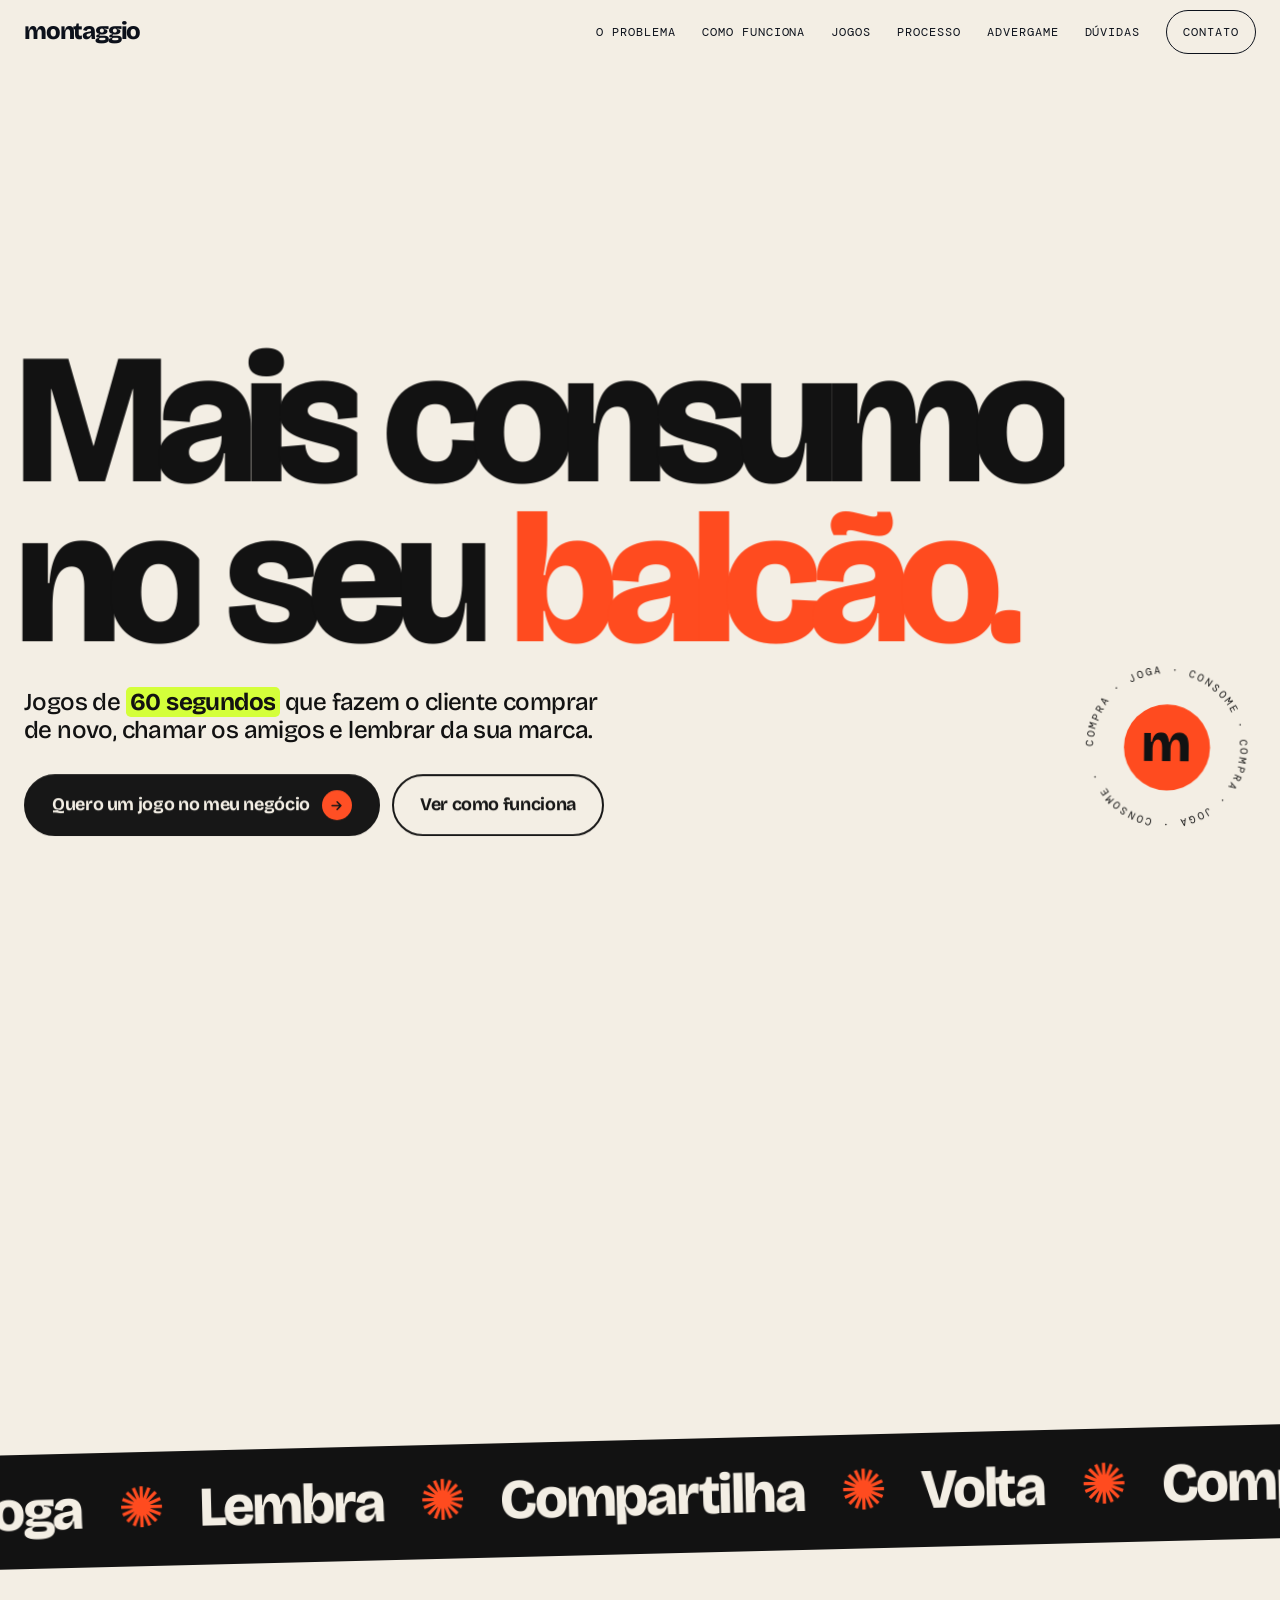
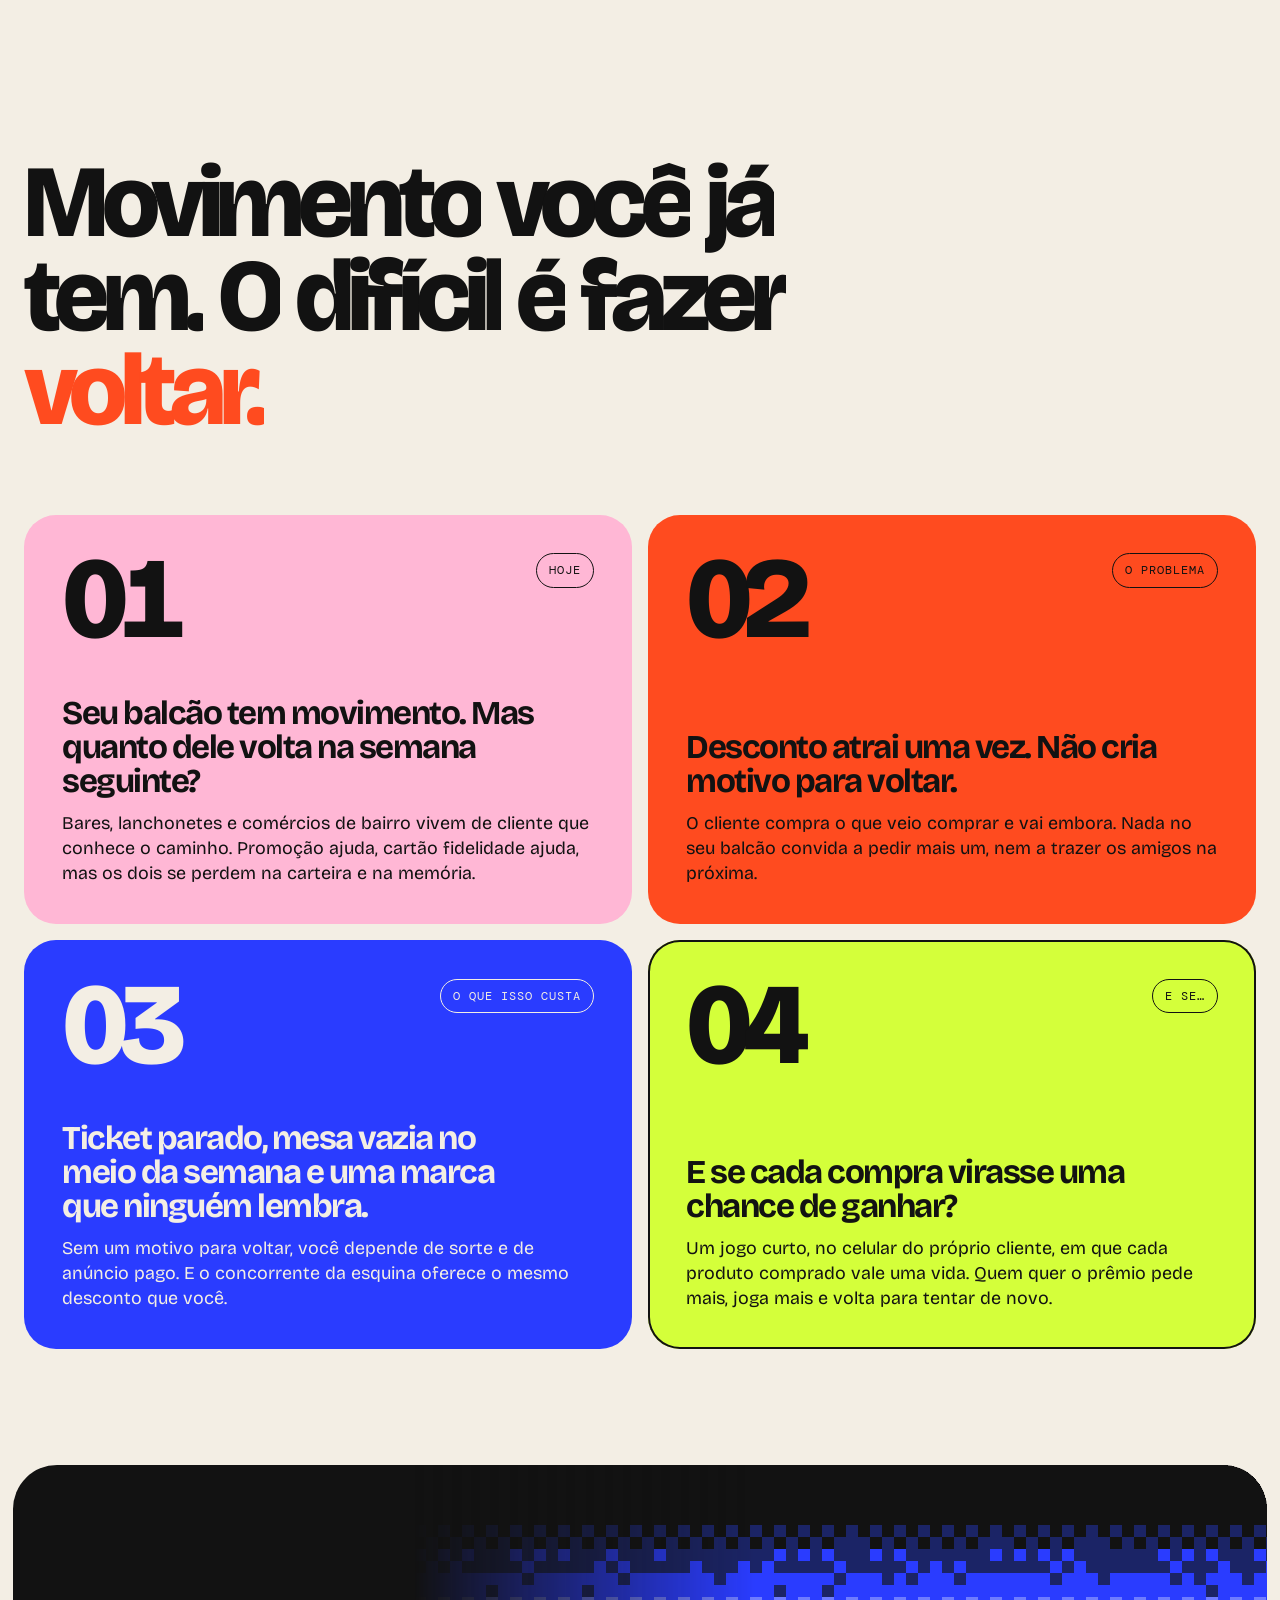
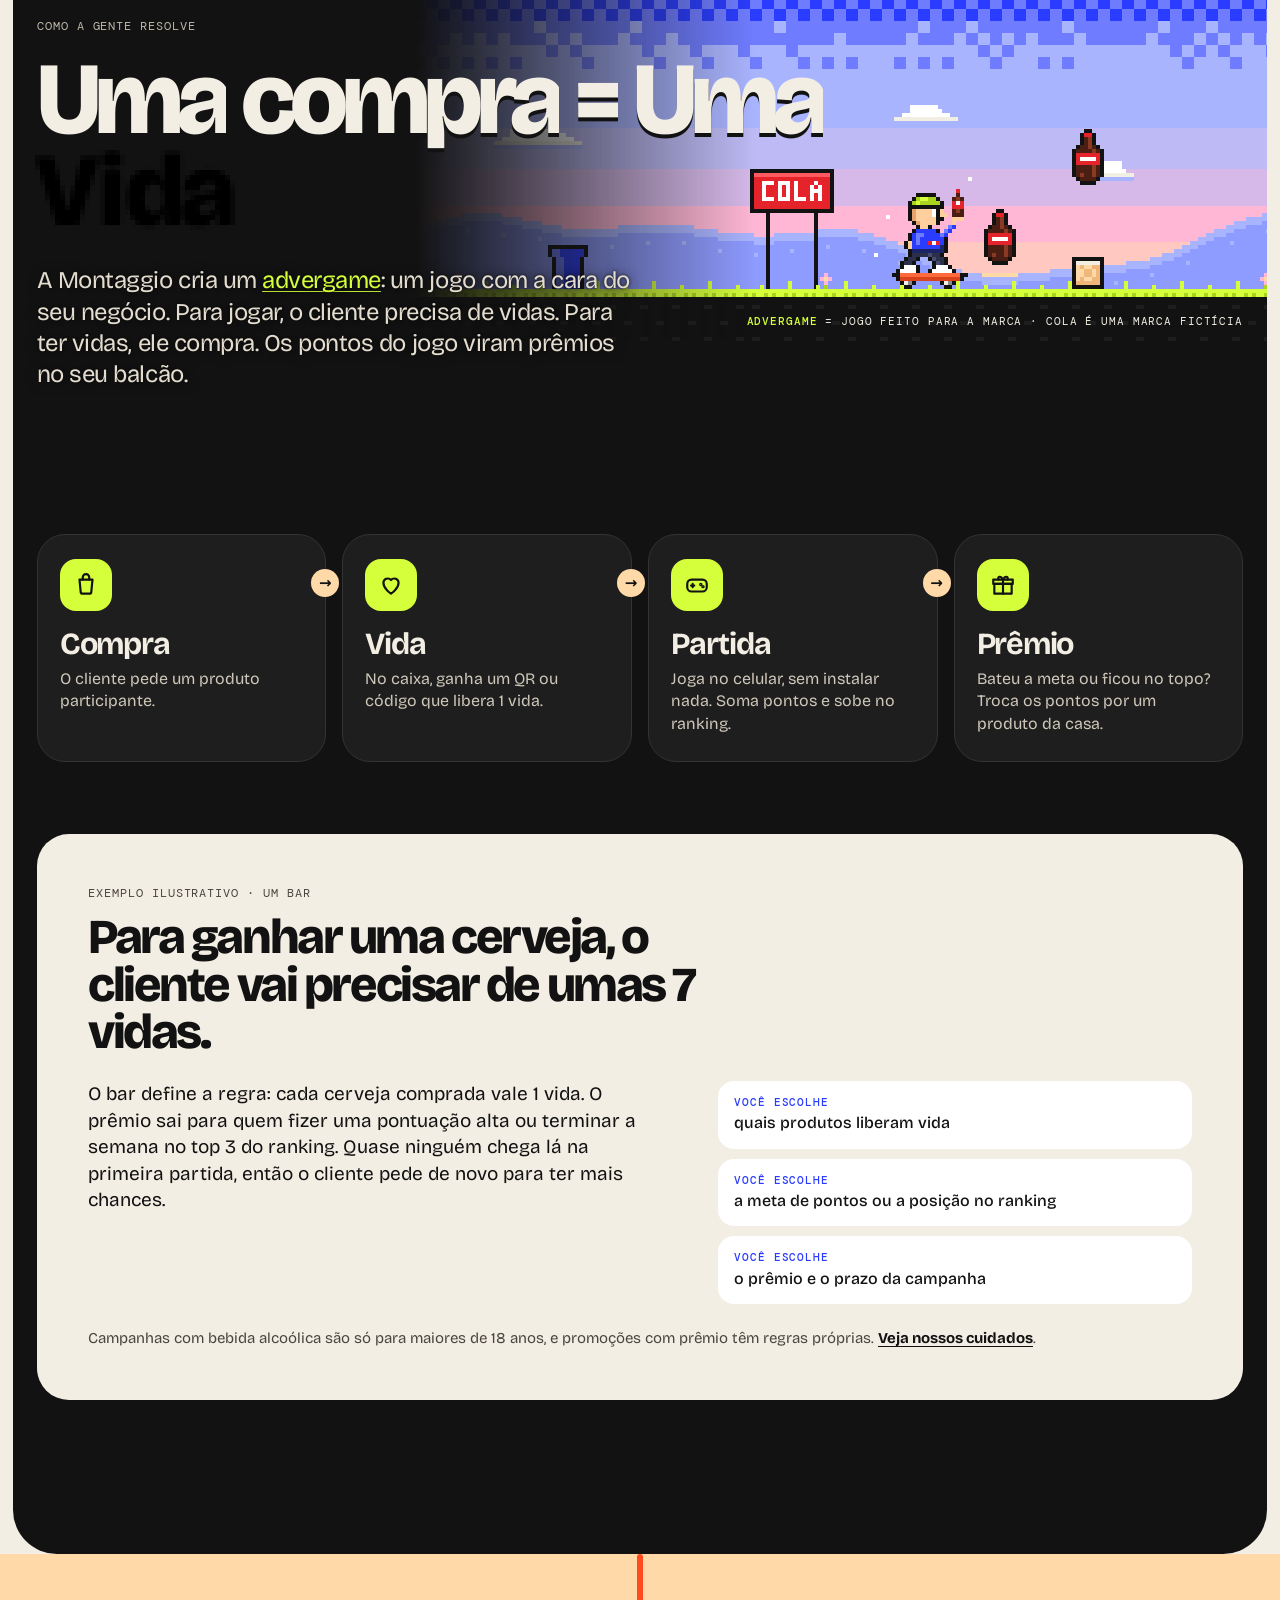
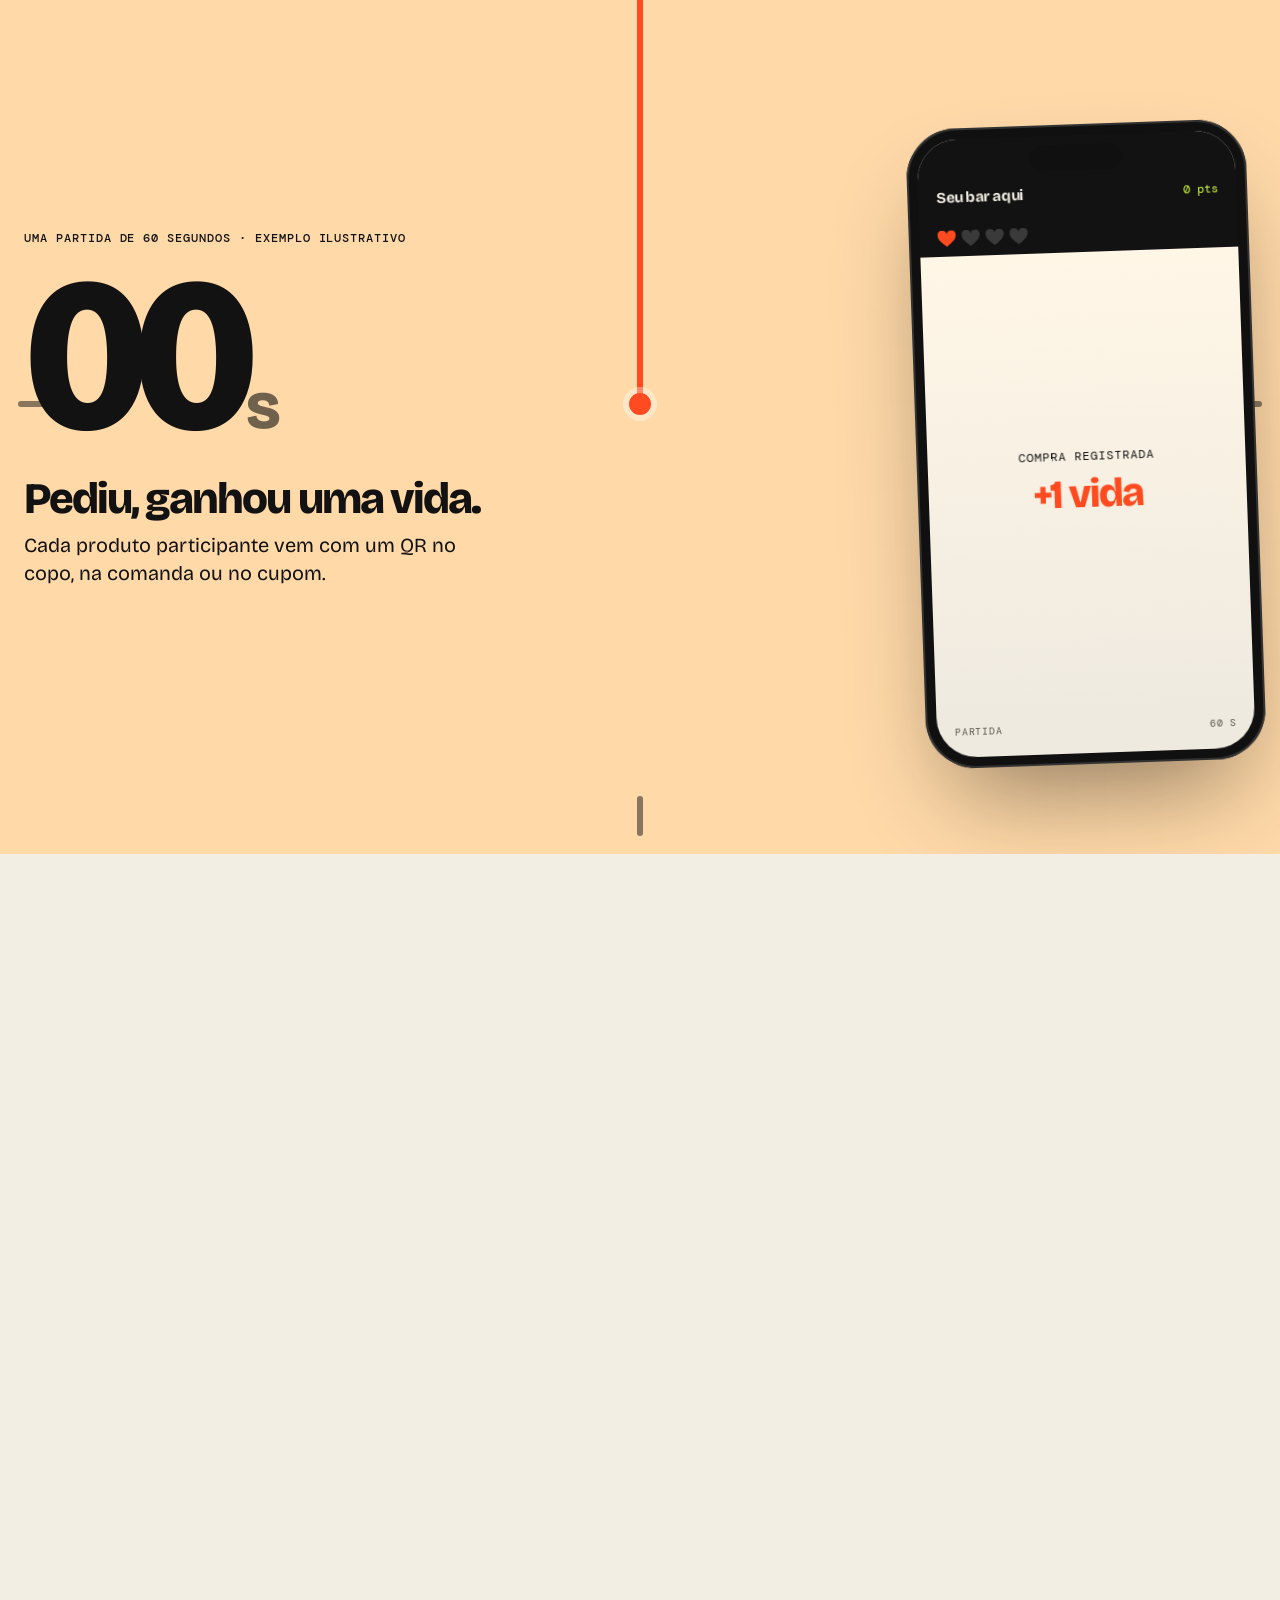
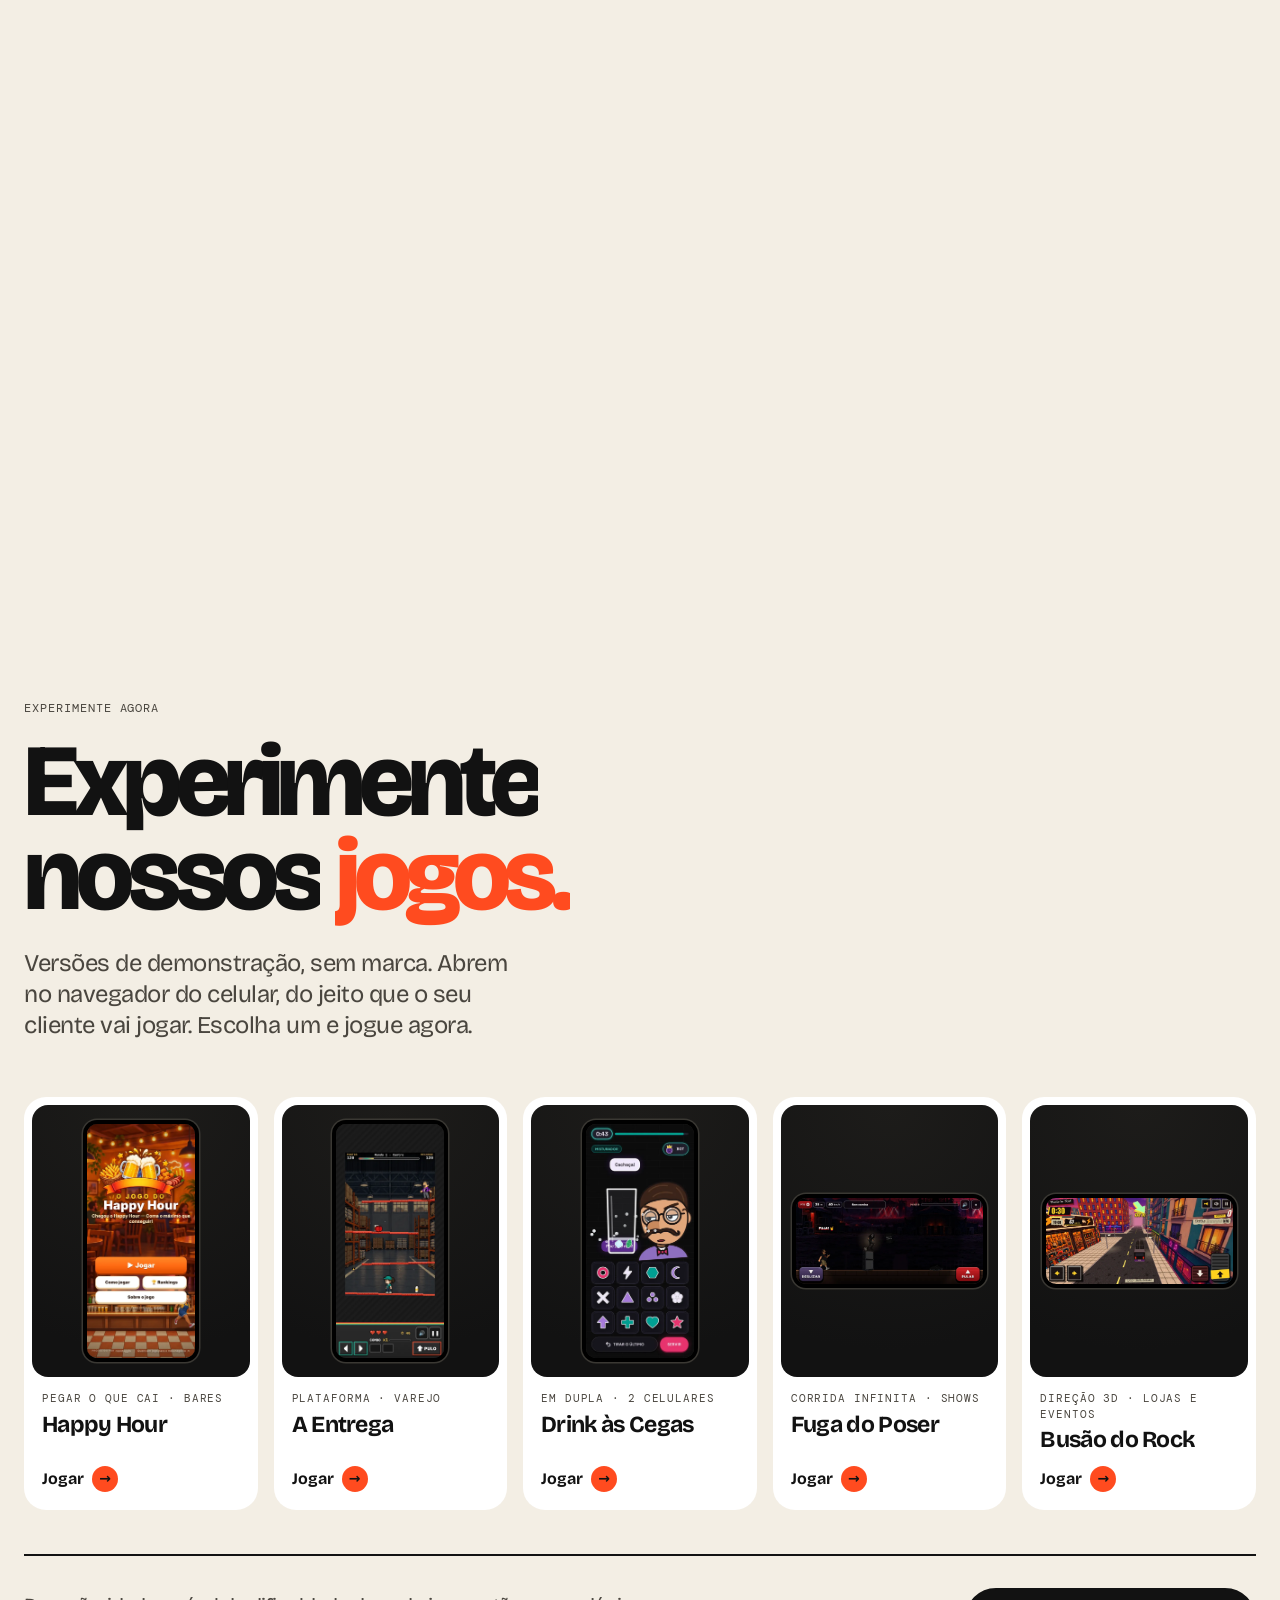
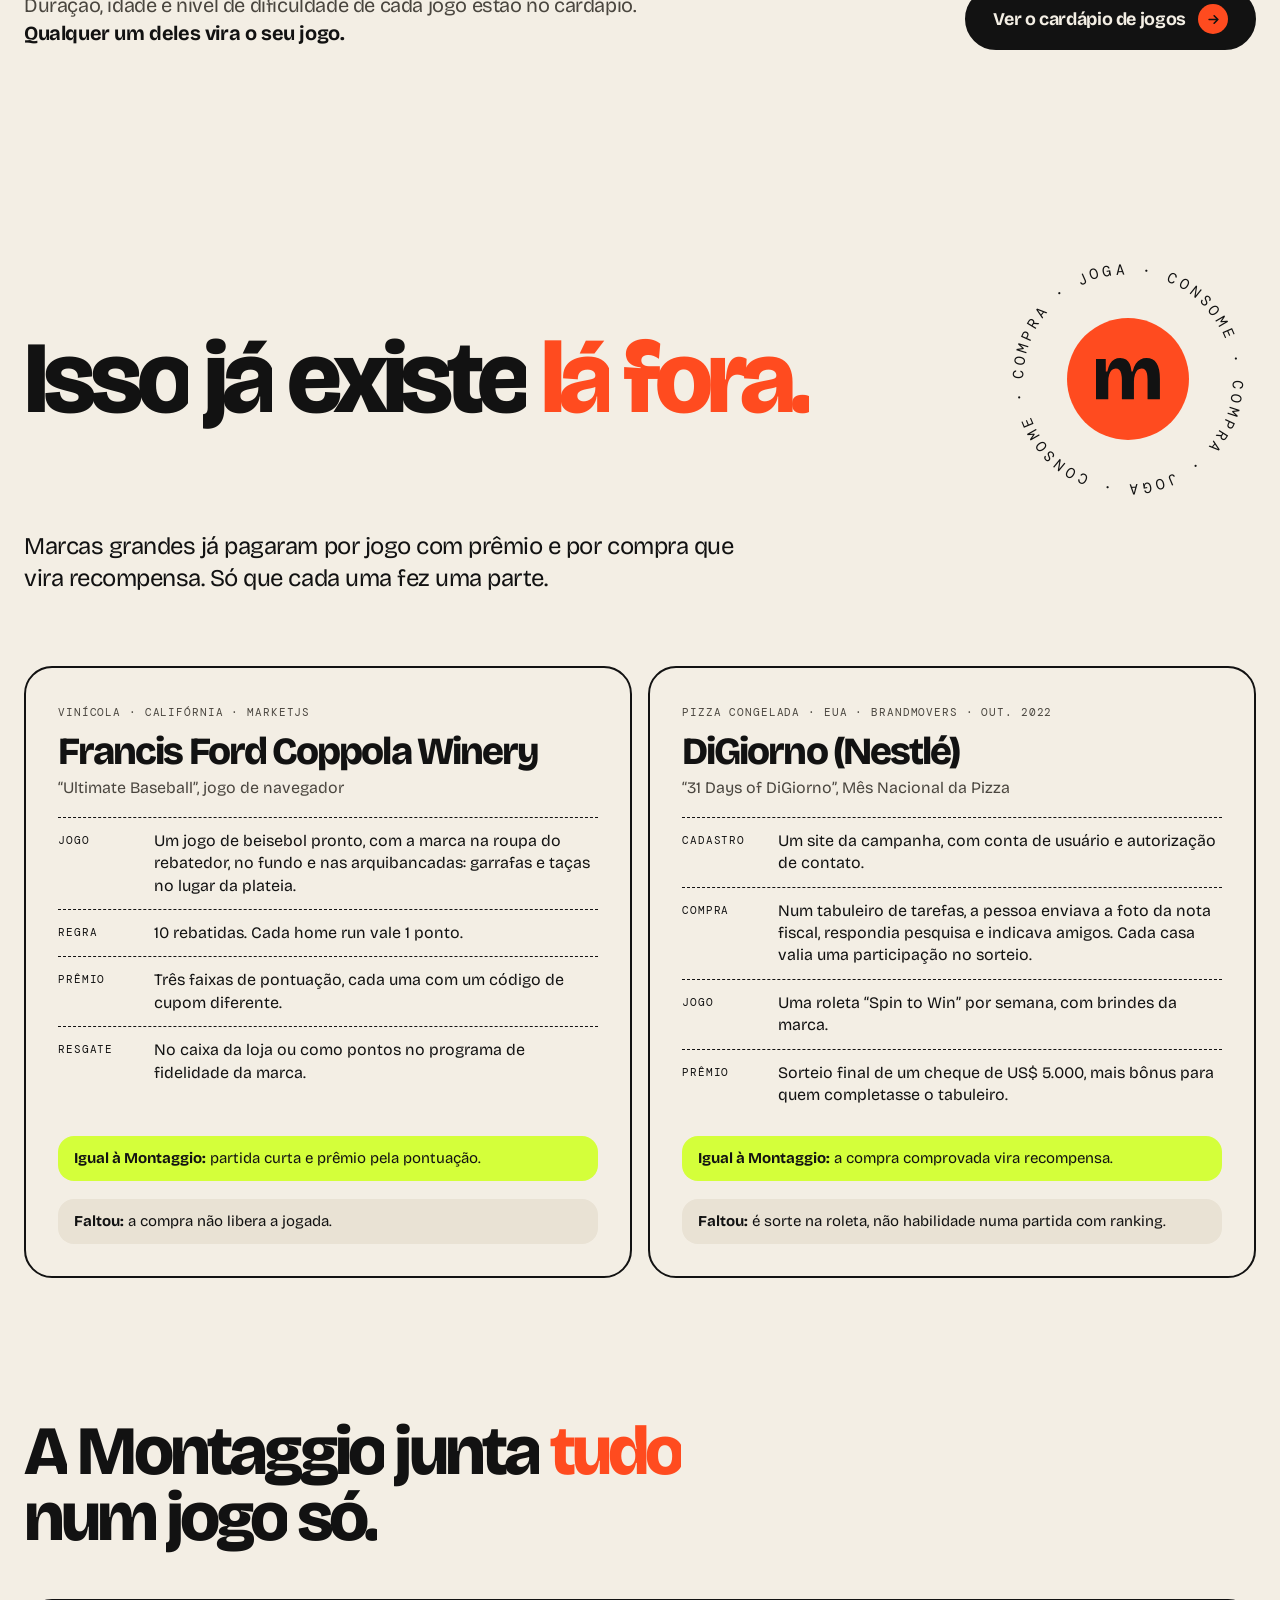
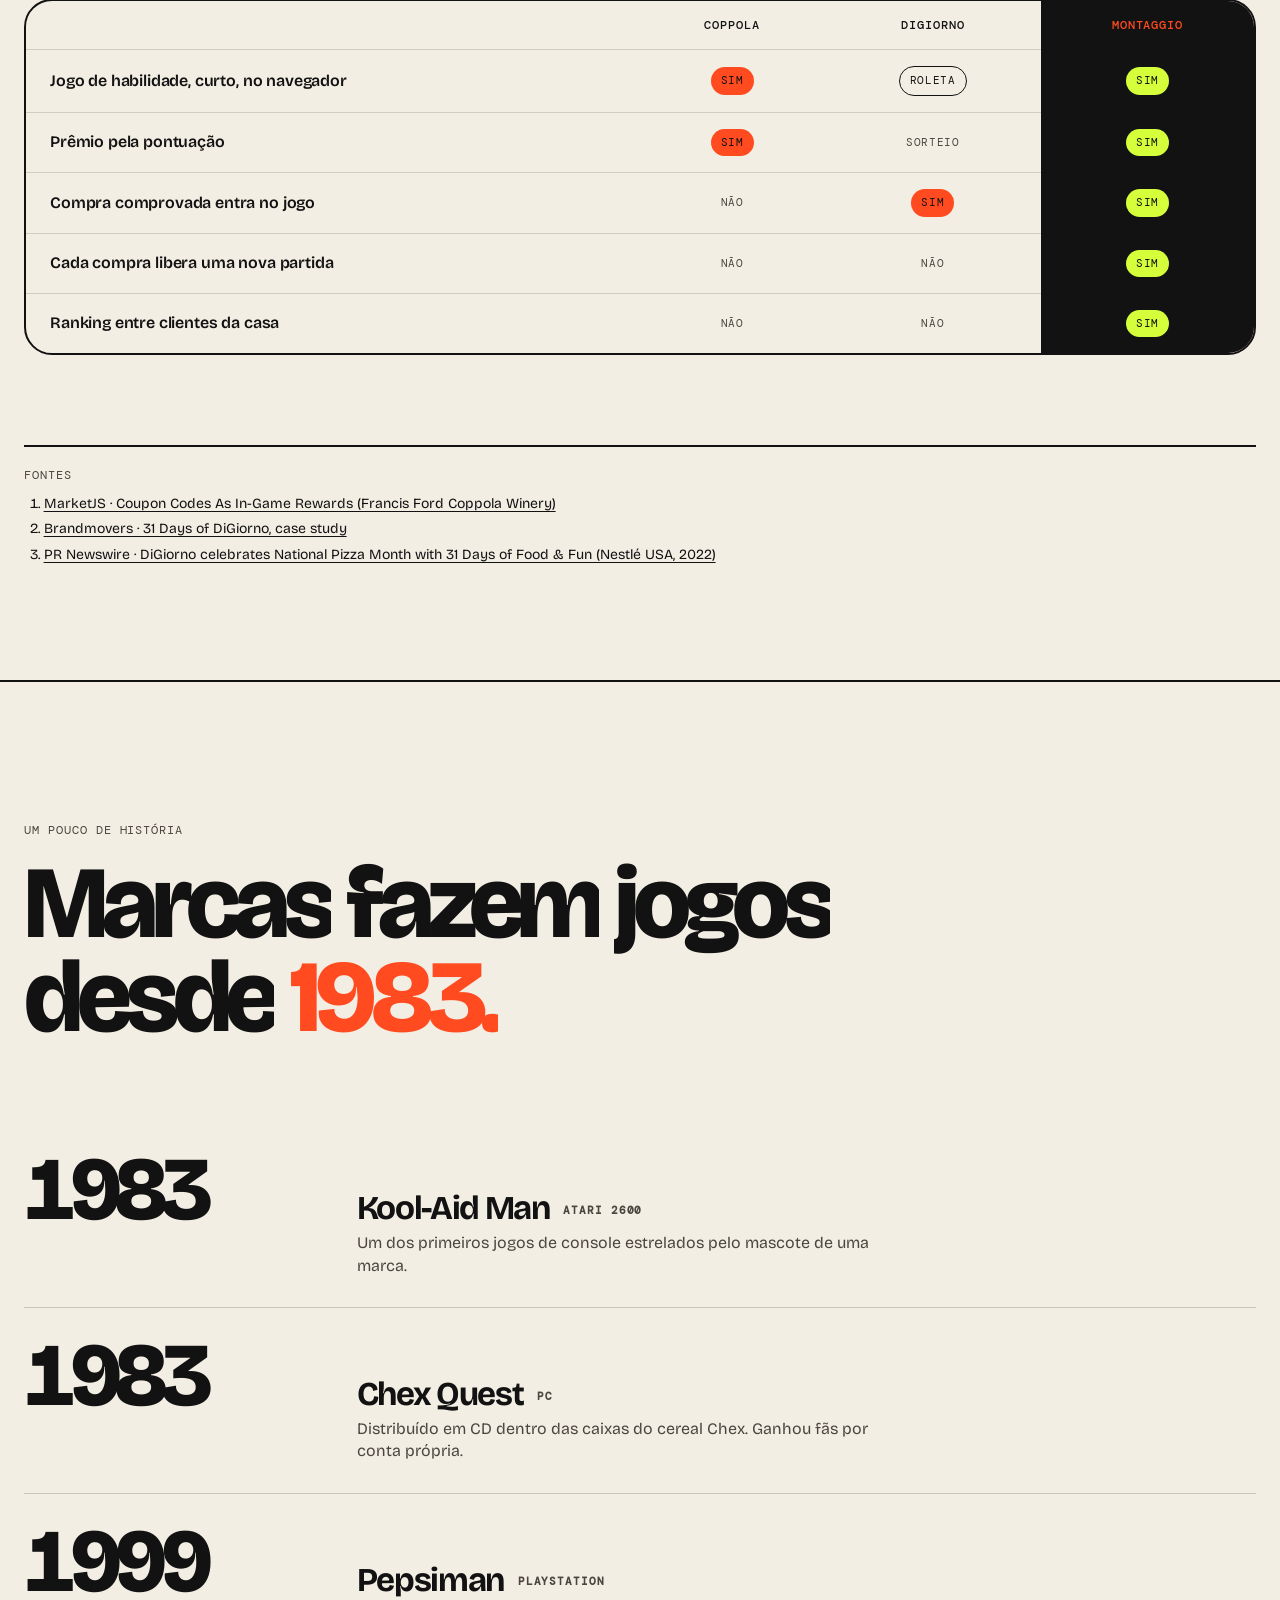
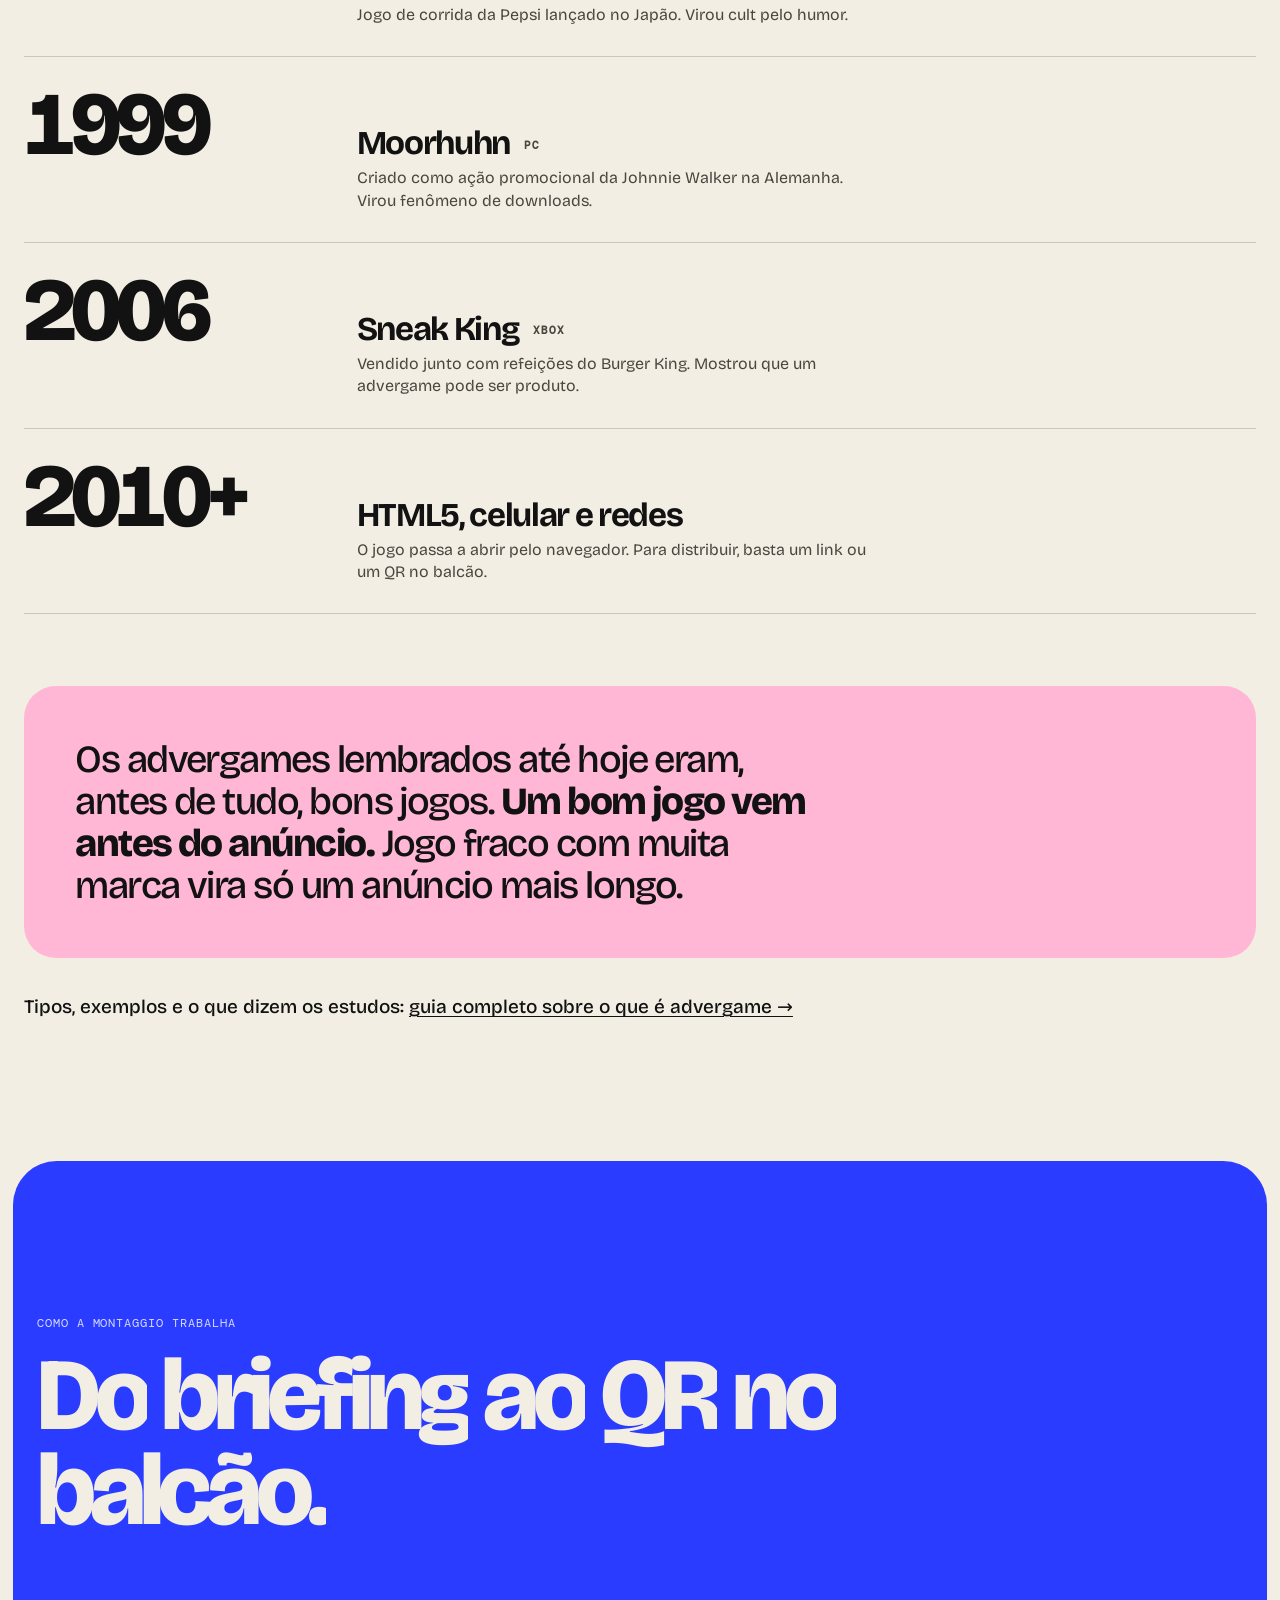
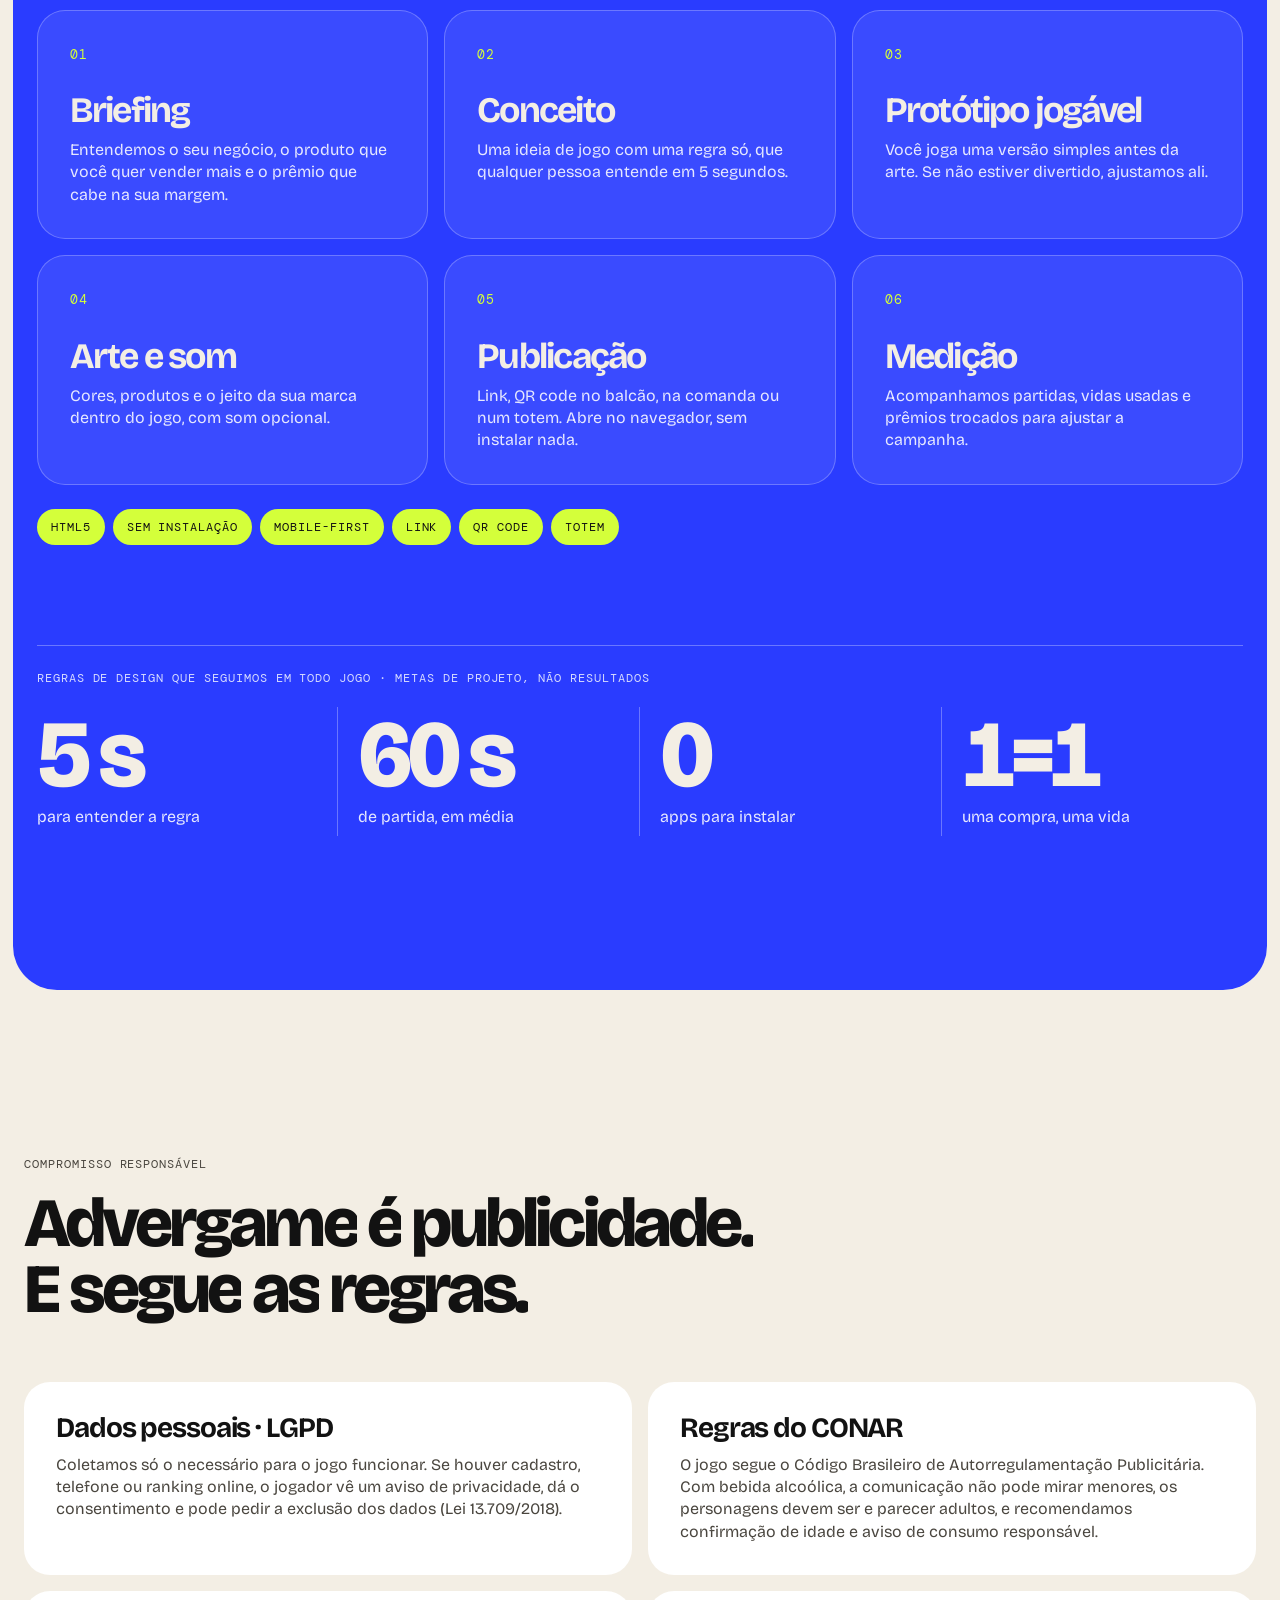
==== commit 8271bf1e: "Secao "Experimente nossos jogos" com links do cardapio - Nova secao #jogos apos a demo da partida: 5" ====
--- a/index.html
+++ b/index.html
@@ -112,7 +112,7 @@
 <meta http-equiv="Content-Security-Policy" content="default-src 'self'; script-src 'self' 'sha256-Du+OJKJSbdUgz5nrHeWWINvez6XKDDU/tyj/5c2uvwo='; style-src 'self' 'unsafe-inline'; img-src 'self' data:; font-src 'self'; connect-src 'self'; object-src 'none'; base-uri 'self'; form-action 'none'; frame-src 'none'; upgrade-insecure-requests">
 <meta name="referrer" content="strict-origin-when-cross-origin">
 <link rel="preload" href="assets/fonts/bricolage-latin.woff2" as="font" type="font/woff2" crossorigin>
-<link rel="stylesheet" href="style.css">
+<link rel="stylesheet" href="style.css?v=20261124">
 <!-- Marca a página como "com JS" antes de pintar, para os reveals não piscarem -->
 <script>document.documentElement.classList.add('js')</script>
 </head>
@@ -128,6 +128,7 @@
   <div class="links mono">
     <a href="#problema">O problema</a>
     <a href="#como-funciona">Como funciona</a>
+    <a href="#jogos">Jogos</a>
     <a href="#processo">Processo</a>
     <a href="o-que-e-advergame.html">Advergame</a>
     <a href="perguntas-frequentes.html">Dúvidas</a>
@@ -331,6 +332,49 @@
           <div class="ph-foot"><span>Partida</span><span id="tLeft">60 s</span></div>
         </div>
       </div>
+    </div>
+  </div>
+</section>
+
+<!-- =========================================================
+     5b. EXPERIMENTE NOSSOS JOGOS (links para o cardápio)
+     Prints em assets/jogos/ (cópias de portfolio-montaggio/prints/*-1.webp).
+     Os jogos e o cardápio ficam em cardapio.tuzihd.com.br.
+     ========================================================= -->
+<section class="play" id="jogos" aria-labelledby="play-h">
+  <div class="wrap">
+    <p class="mono kicker rv">Experimente agora</p>
+    <div class="play-head">
+      <h2 class="h-xl split" id="play-h">Experimente nossos <em>jogos.</em></h2>
+      <p class="play-lead rv">Versões de demonstração, sem marca. Abrem no navegador do celular, do jeito que o seu cliente vai jogar. Escolha um e jogue agora.</p>
+    </div>
+
+    <ul class="play-grid">
+      <li class="rv" style="--d:0"><a class="pg" href="https://cardapio.tuzihd.com.br/jogos/happy-hour/" target="_blank" rel="noopener">
+        <span class="pg-shot pt"><img src="assets/jogos/happy-hour.webp" alt="Happy Hour: tela de abertura com petiscos e canecas" width="480" height="1039" loading="lazy" decoding="async"></span>
+        <span class="pg-body"><span class="mono">Pegar o que cai · Bares</span><b>Happy Hour</b><span class="pg-go">Jogar <i aria-hidden="true">→</i></span></span>
+      </a></li>
+      <li class="rv" style="--d:1"><a class="pg" href="https://cardapio.tuzihd.com.br/jogos/a-entrega/" target="_blank" rel="noopener">
+        <span class="pg-shot pt"><img src="assets/jogos/a-entrega.webp" alt="A Entrega: personagem no galpão, com barris rolando pelas vigas" width="480" height="1039" loading="lazy" decoding="async"></span>
+        <span class="pg-body"><span class="mono">Plataforma · Varejo</span><b>A Entrega</b><span class="pg-go">Jogar <i aria-hidden="true">→</i></span></span>
+      </a></li>
+      <li class="rv" style="--d:2"><a class="pg" href="https://cardapio.tuzihd.com.br/jogos/drink-as-cegas/" target="_blank" rel="noopener">
+        <span class="pg-shot pt"><img src="assets/jogos/drink-as-cegas.webp" alt="Drink às Cegas: tela do misturador, com a taça e os ícones misteriosos" width="480" height="1039" loading="lazy" decoding="async"></span>
+        <span class="pg-body"><span class="mono">Em dupla · 2 celulares</span><b>Drink às Cegas</b><span class="pg-go">Jogar <i aria-hidden="true">→</i></span></span>
+      </a></li>
+      <li class="rv" style="--d:3"><a class="pg" href="https://cardapio.tuzihd.com.br/jogos/fuga-do-poser/" target="_blank" rel="noopener">
+        <span class="pg-shot ls"><img src="assets/jogos/fuga-do-poser.webp" alt="Fuga do Poser: herói pulando sobre amplificadores enquanto é perseguido" width="1000" height="462" loading="lazy" decoding="async"></span>
+        <span class="pg-body"><span class="mono">Corrida infinita · Shows</span><b>Fuga do Poser</b><span class="pg-go">Jogar <i aria-hidden="true">→</i></span></span>
+      </a></li>
+      <li class="rv" style="--d:4"><a class="pg" href="https://cardapio.tuzihd.com.br/jogos/busao-do-rock/" target="_blank" rel="noopener">
+        <span class="pg-shot ls"><img src="assets/jogos/busao-do-rock.webp" alt="Busão do Rock: ônibus acelerando na avenida, ao lado de uma loja de discos" width="1000" height="462" loading="lazy" decoding="async"></span>
+        <span class="pg-body"><span class="mono">Direção 3D · Lojas e eventos</span><b>Busão do Rock</b><span class="pg-go">Jogar <i aria-hidden="true">→</i></span></span>
+      </a></li>
+    </ul>
+
+    <div class="play-cta rv">
+      <p>Duração, idade e nível de dificuldade de cada jogo estão no cardápio. <b>Qualquer um deles vira o seu jogo.</b></p>
+      <a class="btn" href="https://cardapio.tuzihd.com.br/" target="_blank" rel="noopener">Ver o cardápio de jogos <span class="arr" aria-hidden="true"><svg viewBox="0 0 24 24"><path d="M5 12h14M13 6l6 6-6 6"/></svg></span></a>
     </div>
   </div>
 </section>
@@ -531,7 +575,7 @@
     <span>© <span id="year">2026</span> Montaggio Games</span>
     <span>Porto Velho/RO, Brasil</span>
     <span>Responsável: Arthur Leite</span>
-    <span class="foot-links"><a href="o-que-e-advergame.html">O que é advergame</a><a href="como-fidelizar-clientes-bar.html">Fidelizar clientes</a><a href="perguntas-frequentes.html">Perguntas frequentes</a><a href="sobre.html">Sobre a Montaggio Games</a><a href="https://www.instagram.com/montaggio_/" target="_blank" rel="noopener me">Instagram</a><a href="privacidade.html">Privacidade</a><a href="termos.html">Termos de uso</a></span>
+    <span class="foot-links"><a href="https://cardapio.tuzihd.com.br/" target="_blank" rel="noopener">Cardápio de jogos</a><a href="o-que-e-advergame.html">O que é advergame</a><a href="como-fidelizar-clientes-bar.html">Fidelizar clientes</a><a href="perguntas-frequentes.html">Perguntas frequentes</a><a href="sobre.html">Sobre a Montaggio Games</a><a href="https://www.instagram.com/montaggio_/" target="_blank" rel="noopener me">Instagram</a><a href="privacidade.html">Privacidade</a><a href="termos.html">Termos de uso</a></span>
     <a href="#topo">Voltar ao topo ↑</a>
   </div>
 </footer>
--- a/style.css
+++ b/style.css
@@ -298,6 +298,41 @@
   .mech-top .h-xl,.mech-top .mech-lead{text-shadow:none;max-width:52ch}
   .game-cap{left:var(--gutter);bottom:9px;line-height:1.4;font-size:10px}
 }
+
+/* ---------- 8c. EXPERIMENTE NOSSOS JOGOS (links para o cardápio) ---------- */
+/* Prints sobre "palco" preto, como no cardápio. Abaixo de 1000px a fileira vira carrossel com snap. */
+.play{padding:clamp(96px,13vw,180px) 0 0}
+.play-head{display:flex;align-items:flex-end;justify-content:space-between;gap:24px clamp(24px,4vw,64px);flex-wrap:wrap}
+.play-head .h-xl{max-width:11ch}
+.play-lead{font-size:clamp(18px,2vw,24px);letter-spacing:-.02em;line-height:1.3;max-width:34ch;color:var(--muted)}
+.play-grid{display:grid;grid-template-columns:repeat(5,minmax(0,1fr));gap:16px;margin-top:clamp(32px,4.5vw,56px)}
+.pg{display:flex;flex-direction:column;height:100%;background:#fff;border-radius:22px;padding:8px;transition:transform 160ms var(--ease-out)}
+.pg:active{transform:scale(.98)}
+.pg-shot{display:grid;place-items:center;aspect-ratio:4/5;border-radius:16px;background:radial-gradient(120% 90% at 50% 0%,#1d1c1a,var(--ink));overflow:hidden}
+.pg-shot img{border-radius:10px;box-shadow:0 0 0 4px #000,0 0 0 5.5px #3a3833;object-fit:cover}
+.pg-shot.pt img{width:49.7%;height:auto;aspect-ratio:390/844}  /* = 86% da altura do palco 4:5 */
+.pg-shot.ls img{width:86%;height:auto;aspect-ratio:844/390}
+.pg-body{display:flex;flex-direction:column;gap:6px;padding:14px 10px 10px;flex:1}
+.pg-body .mono{color:var(--muted);font-size:11px}
+.pg-body b{font-size:clamp(20px,1.8vw,24px);letter-spacing:-.03em;line-height:1.05;transition:color 200ms ease}
+.pg-go{margin-top:auto;padding-top:8px;font-weight:700;display:inline-flex;align-items:center;gap:8px}
+.pg-go i{font-style:normal;display:grid;place-items:center;width:26px;height:26px;border-radius:50%;background:var(--orange);color:var(--ink);font-size:14px;transition:transform 250ms var(--ease-out)}
+.play-cta{display:flex;align-items:center;justify-content:space-between;flex-wrap:wrap;gap:20px 32px;margin-top:clamp(28px,3.5vw,44px);padding-top:clamp(24px,3vw,32px);border-top:2px solid var(--ink)}
+.play-cta p{font-size:clamp(17px,1.6vw,20px);letter-spacing:-.02em;max-width:52ch;color:var(--muted)}
+.play-cta p b{color:var(--ink)}
+@media (hover:hover) and (pointer:fine){
+  .pg:hover{transform:translateY(-3px)}
+  .pg:hover b{color:var(--orange)}
+  .pg:hover .pg-go i{transform:rotate(-45deg)}
+}
+@media (max-width:1000px){
+  /* mostra um pedaço do próximo card para indicar que dá para rolar */
+  .play-grid{display:flex;overflow-x:auto;scroll-snap-type:x mandatory;overscroll-behavior-x:contain;scrollbar-width:none;
+    margin-inline:calc(var(--gutter)*-1);padding:4px var(--gutter) 8px;scroll-padding-inline:var(--gutter)}
+  .play-grid::-webkit-scrollbar{display:none}
+  .play-grid>li{flex:0 0 min(62vw,260px);scroll-snap-align:start}
+}
+@media (max-width:760px){.play-cta .btn{width:100%}}
 
 /* ---------- 9. JÁ FUNCIONA (cases públicos + comparativo) ---------- */
 .cases{padding:clamp(96px,13vw,180px) 0 clamp(64px,9vw,120px)}
@@ -624,6 +659,7 @@
 @media (prefers-reduced-motion:reduce){
   html{scroll-behavior:auto}
   .js .rv{transform:none;transition:opacity 300ms ease}
+  .pg,.pg-go i{transition:none}
   .split .w>i{transform:none;transition:none}
   .js .px{color:var(--lime);opacity:0;transition:opacity 400ms ease}
   .js .px.done{opacity:1}
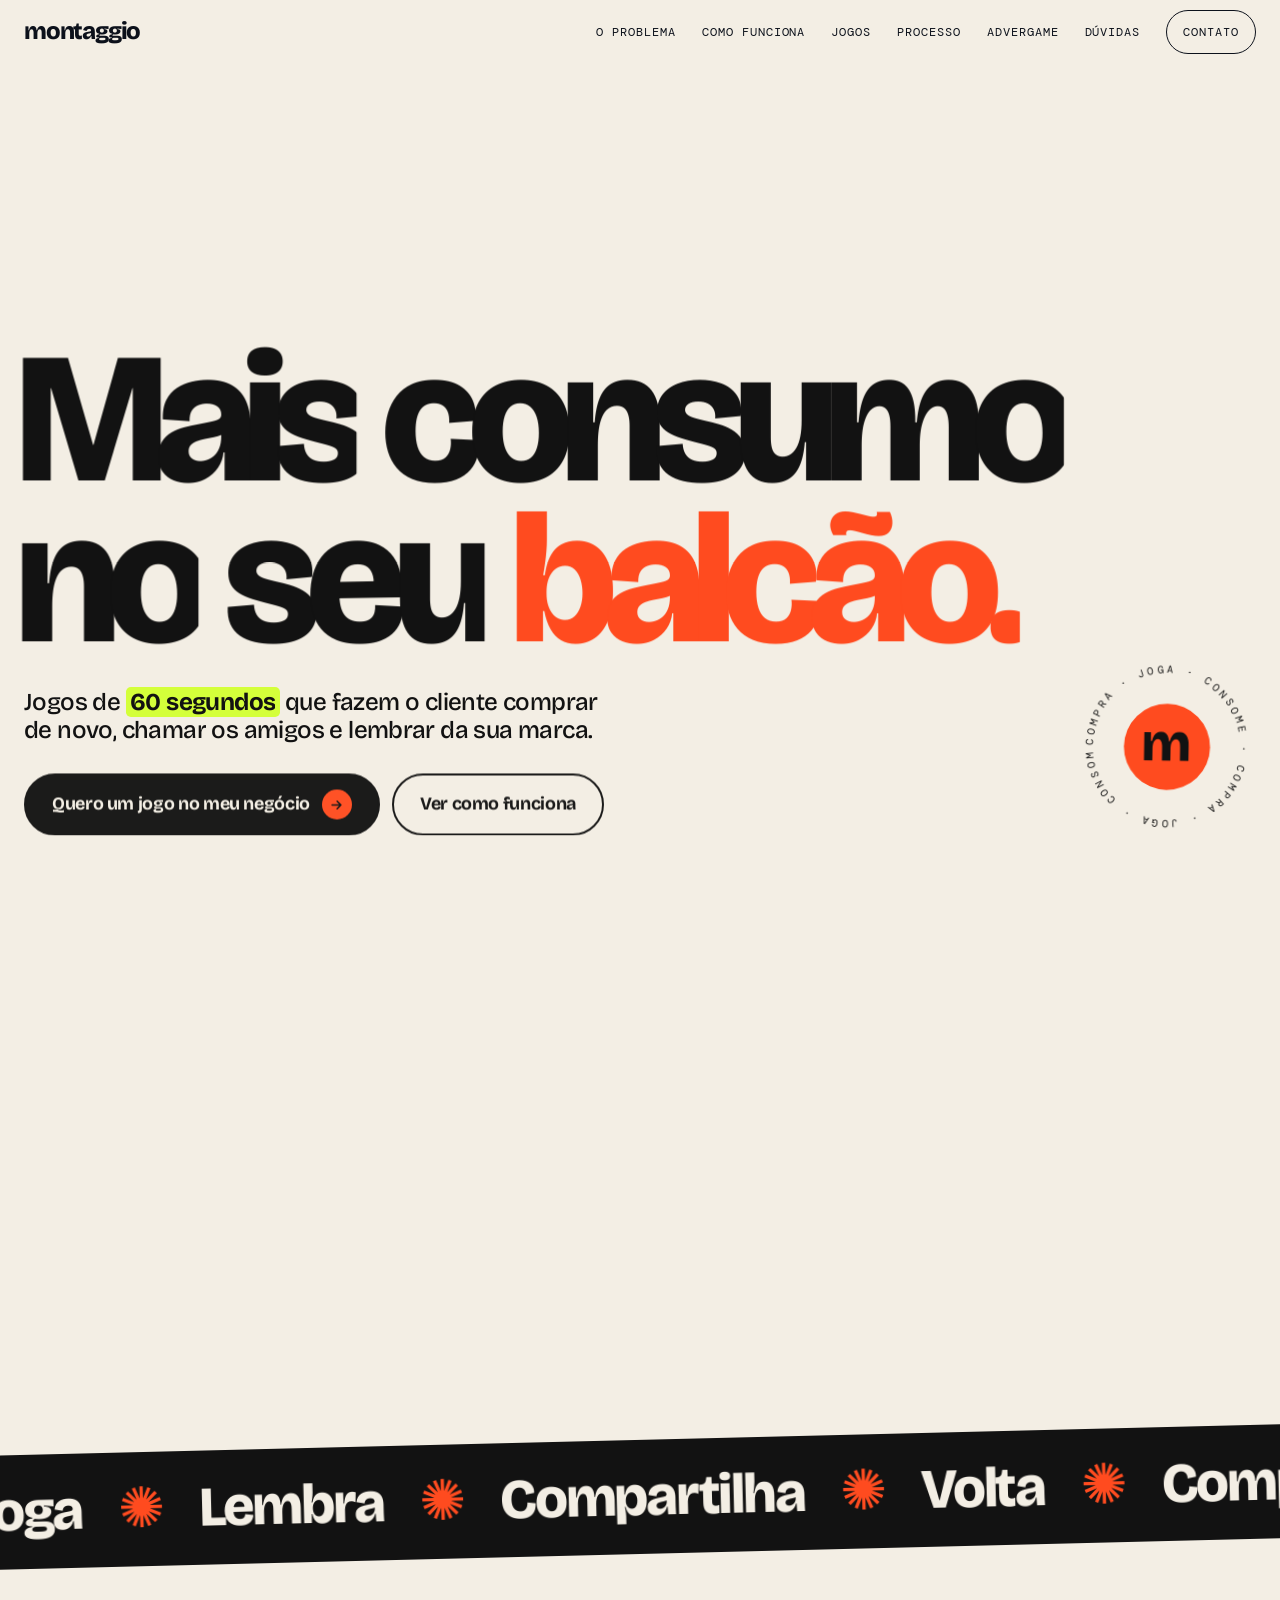
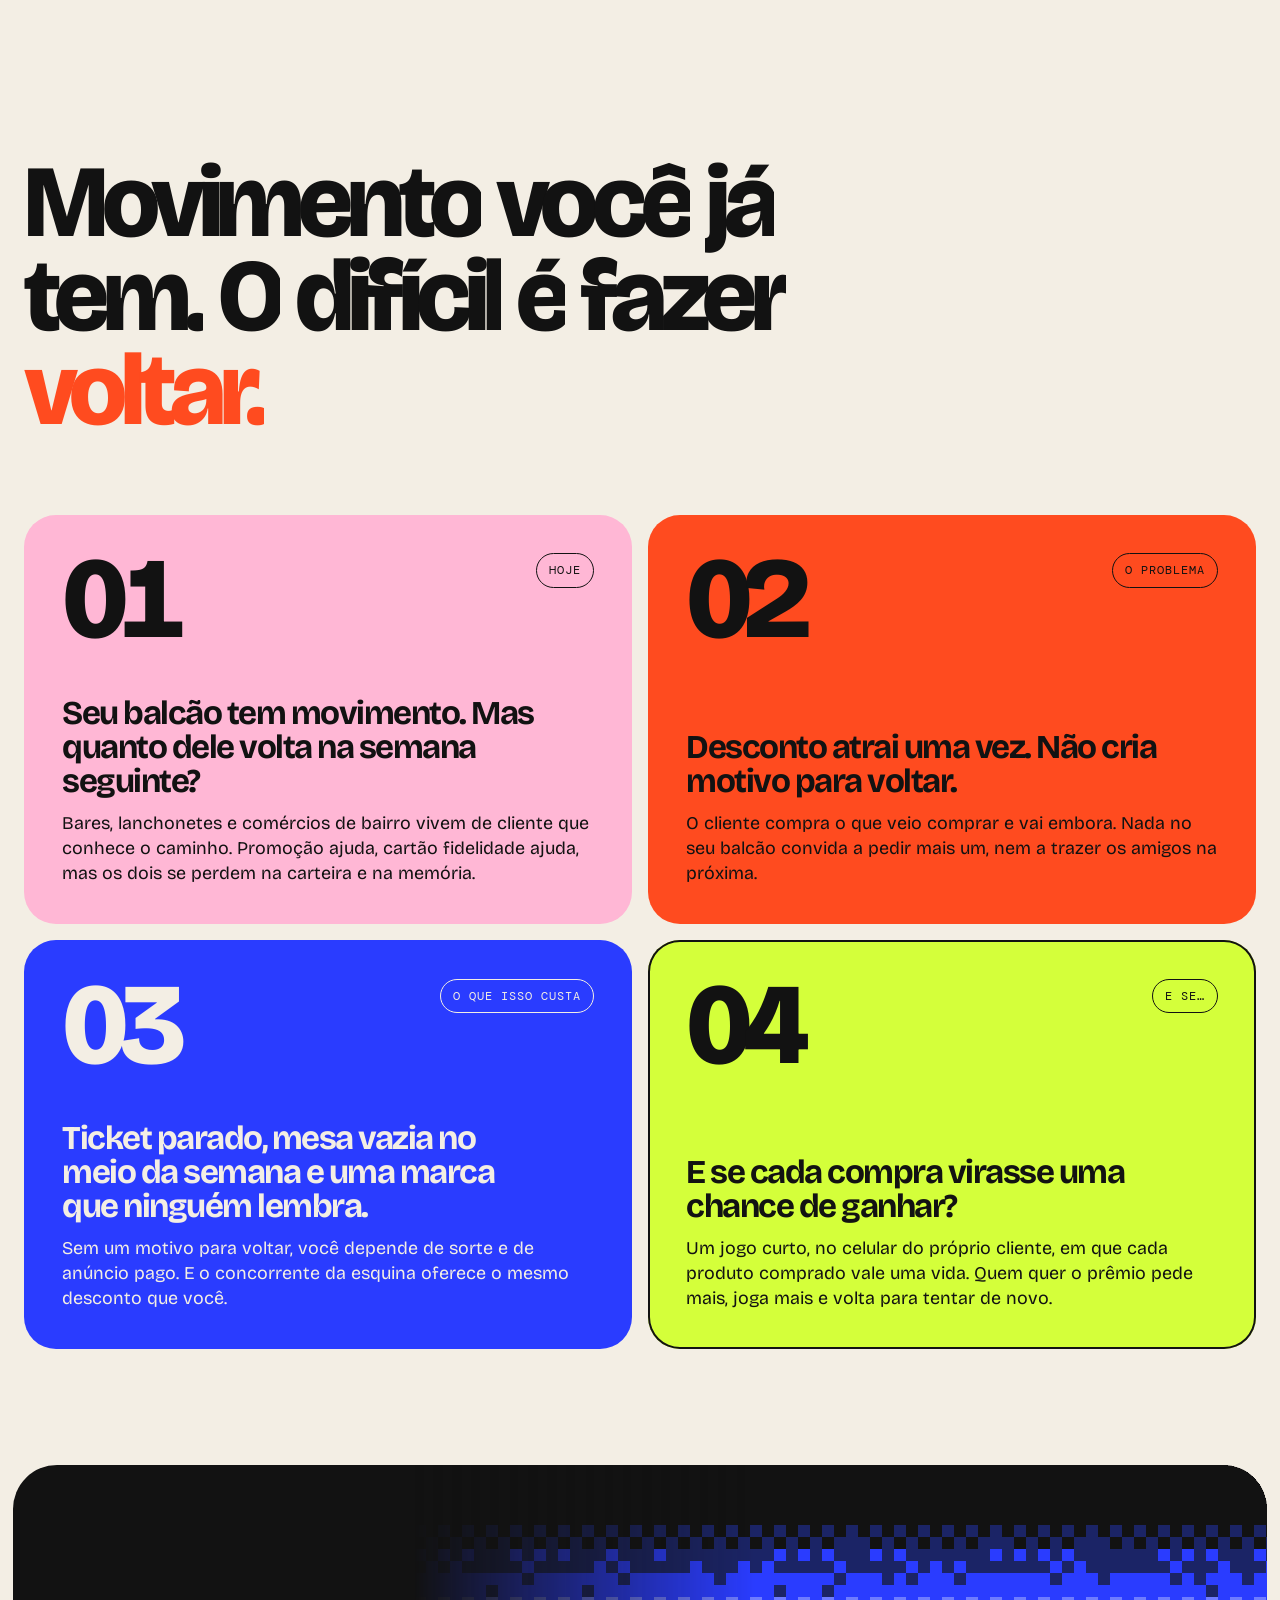
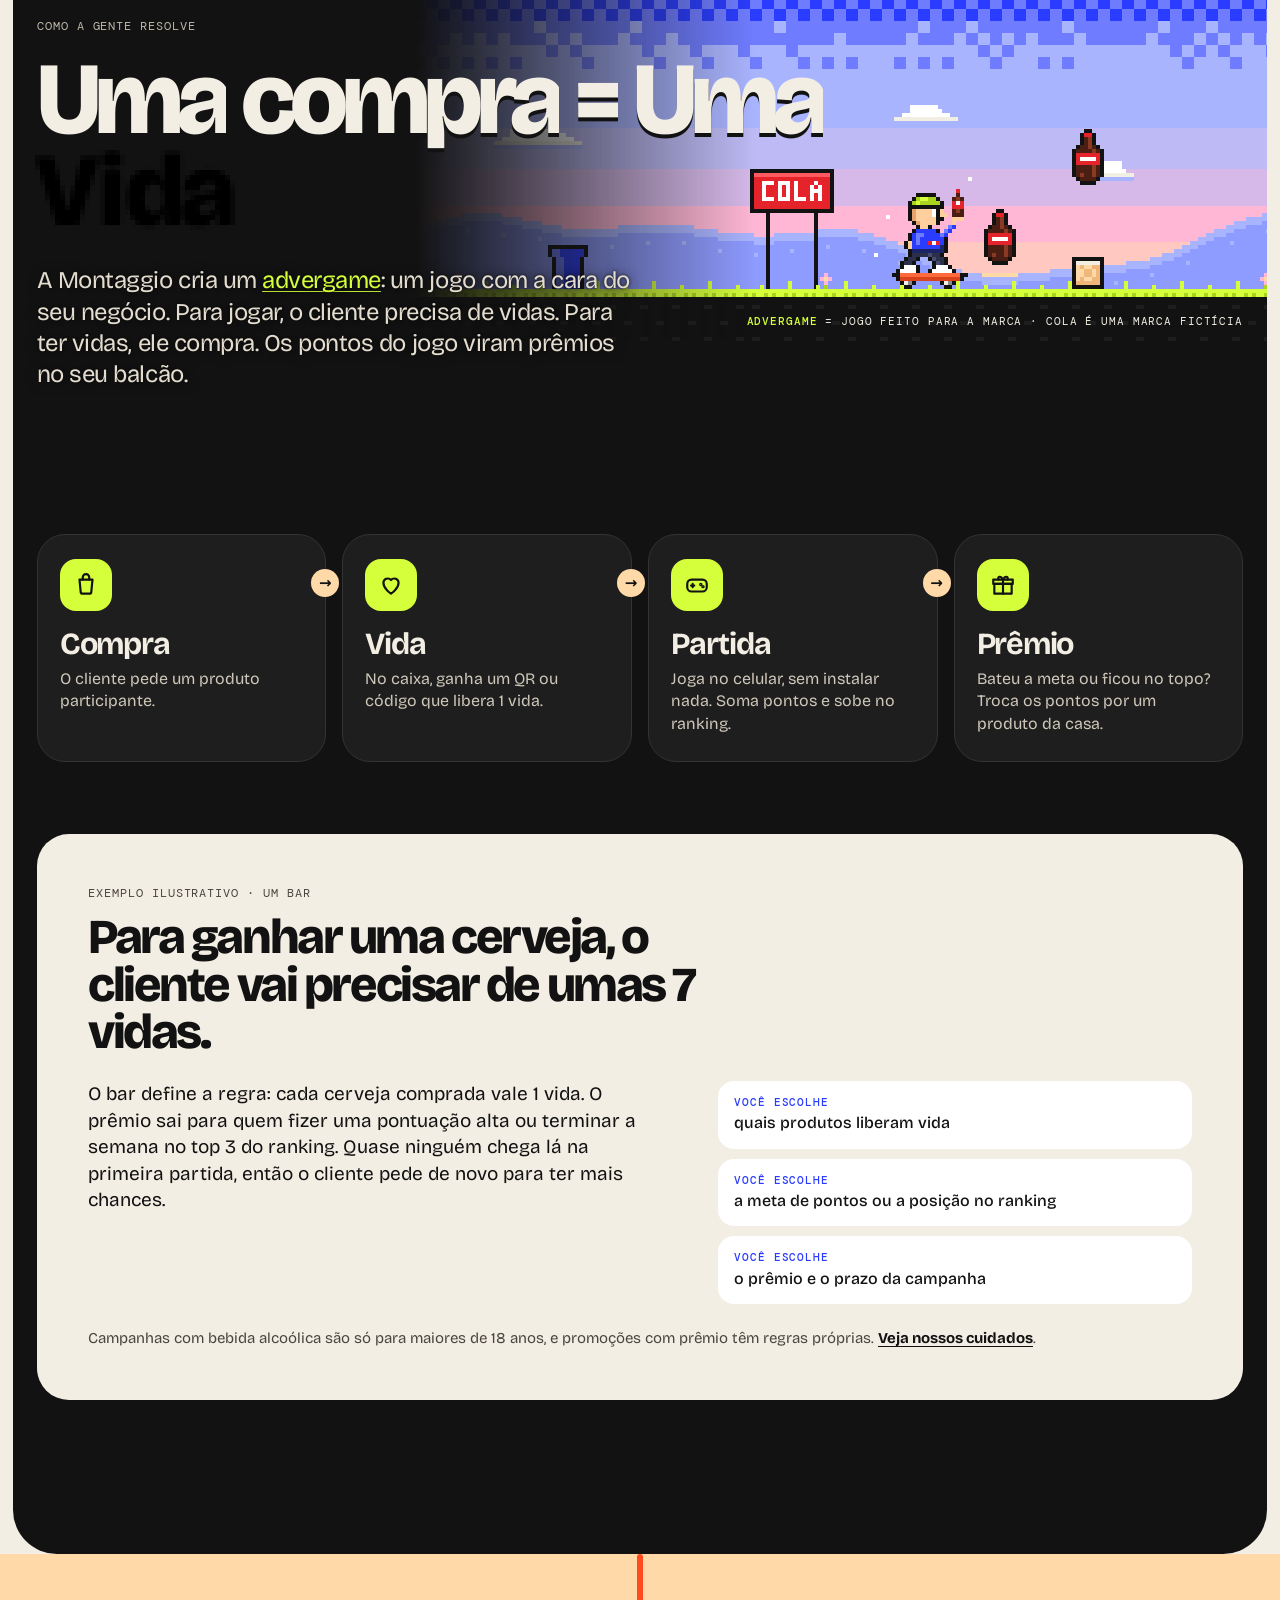
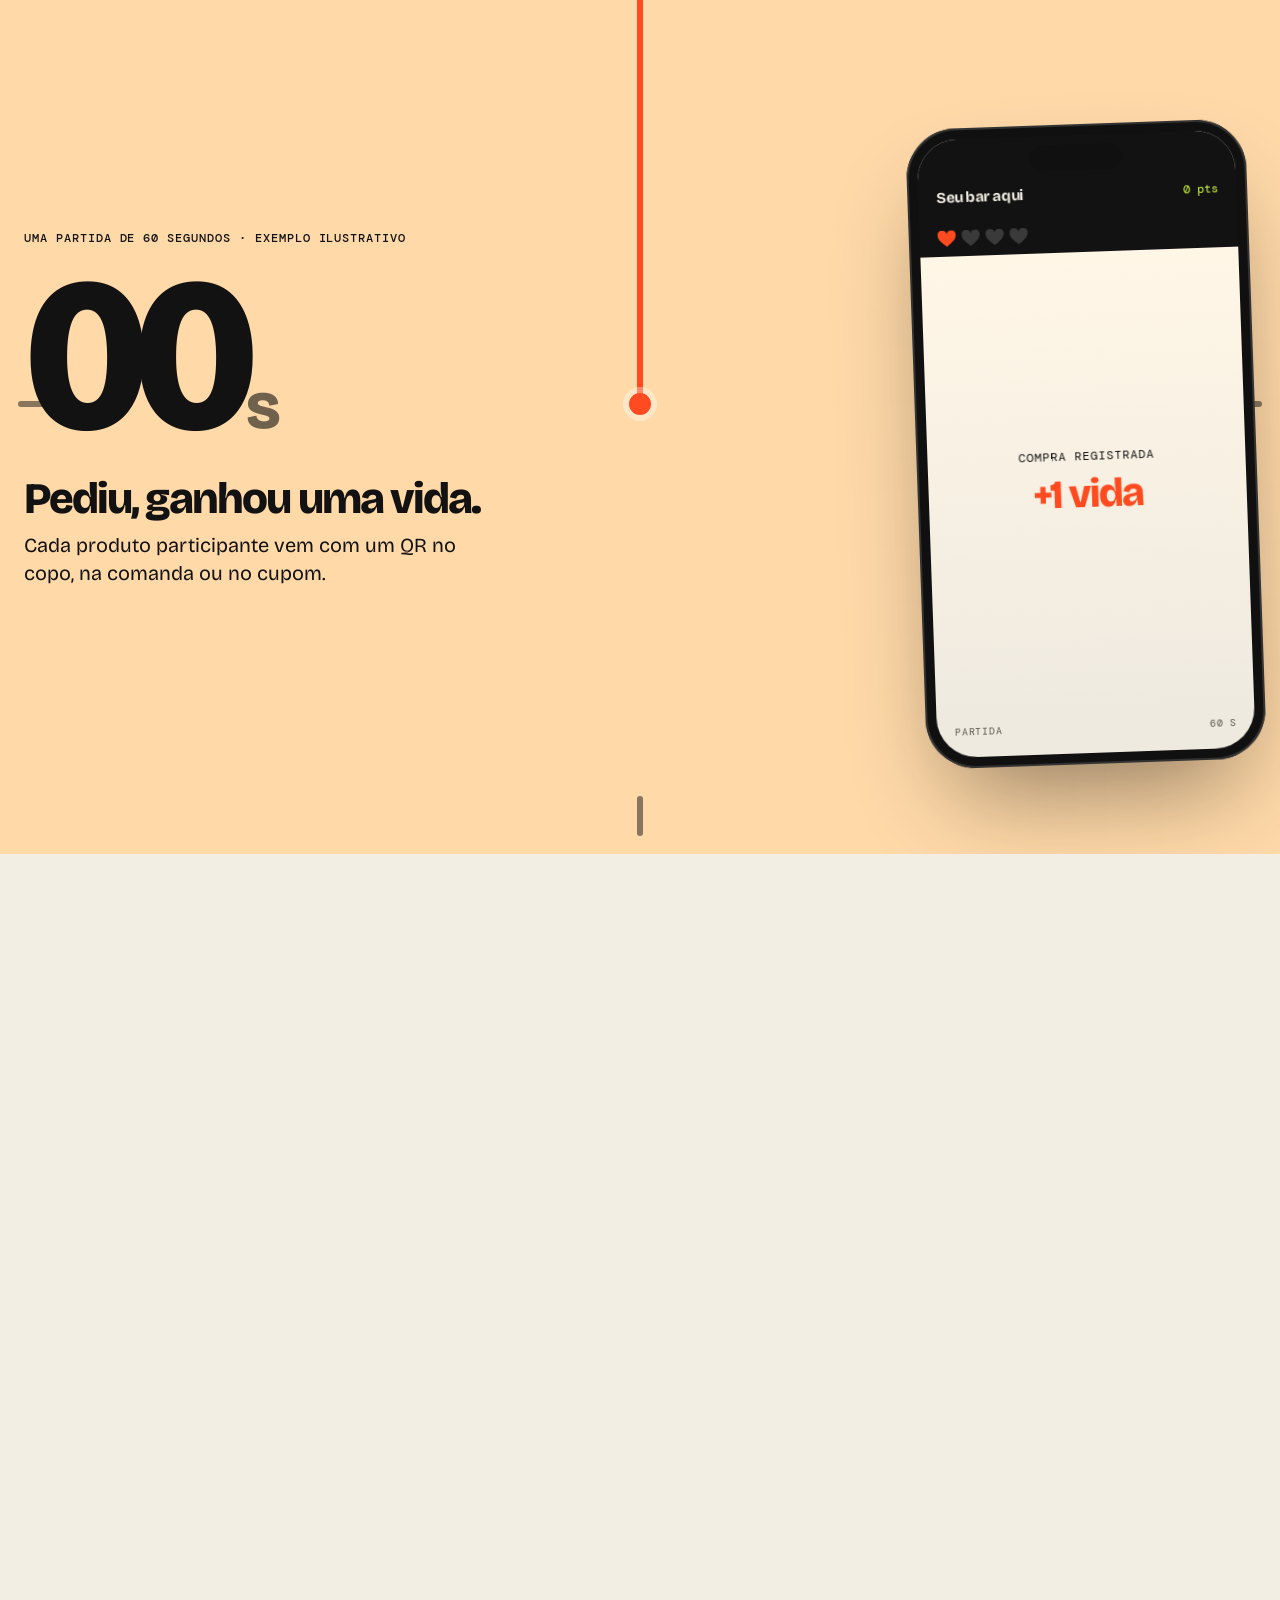
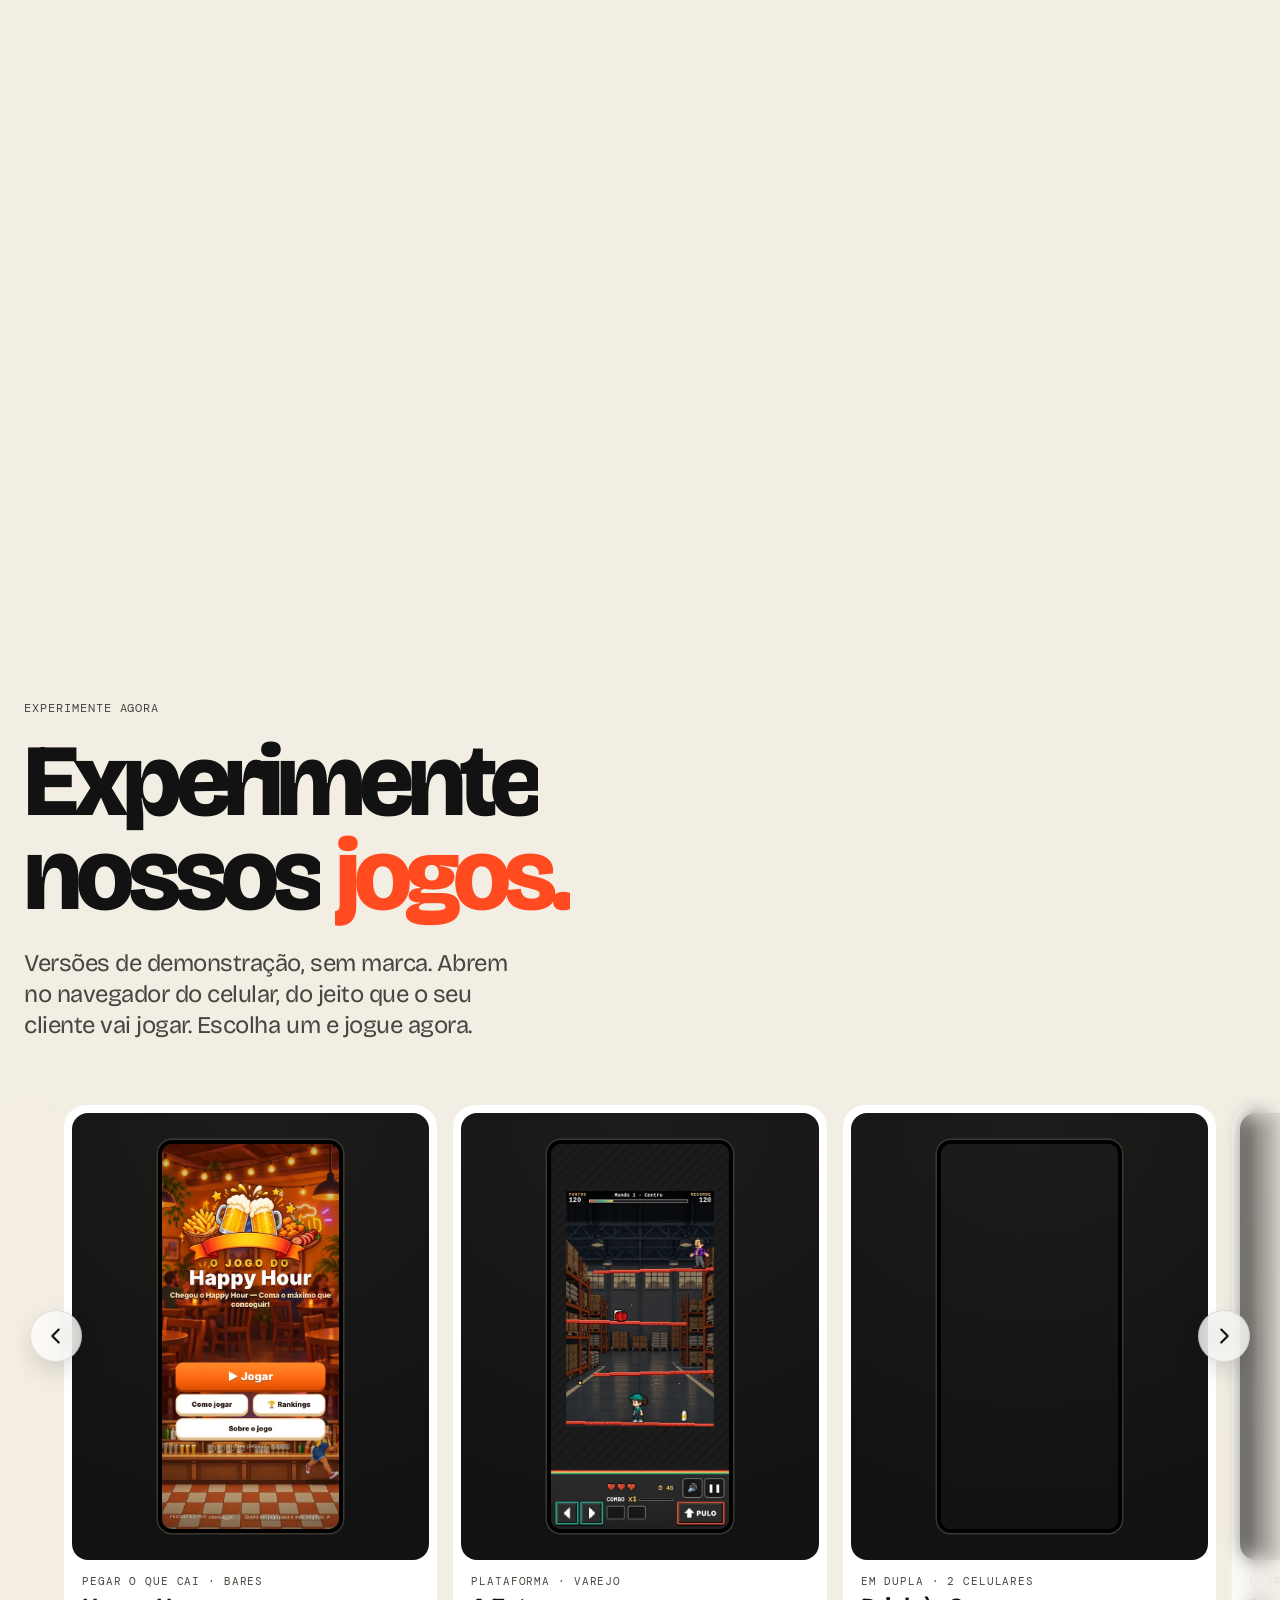
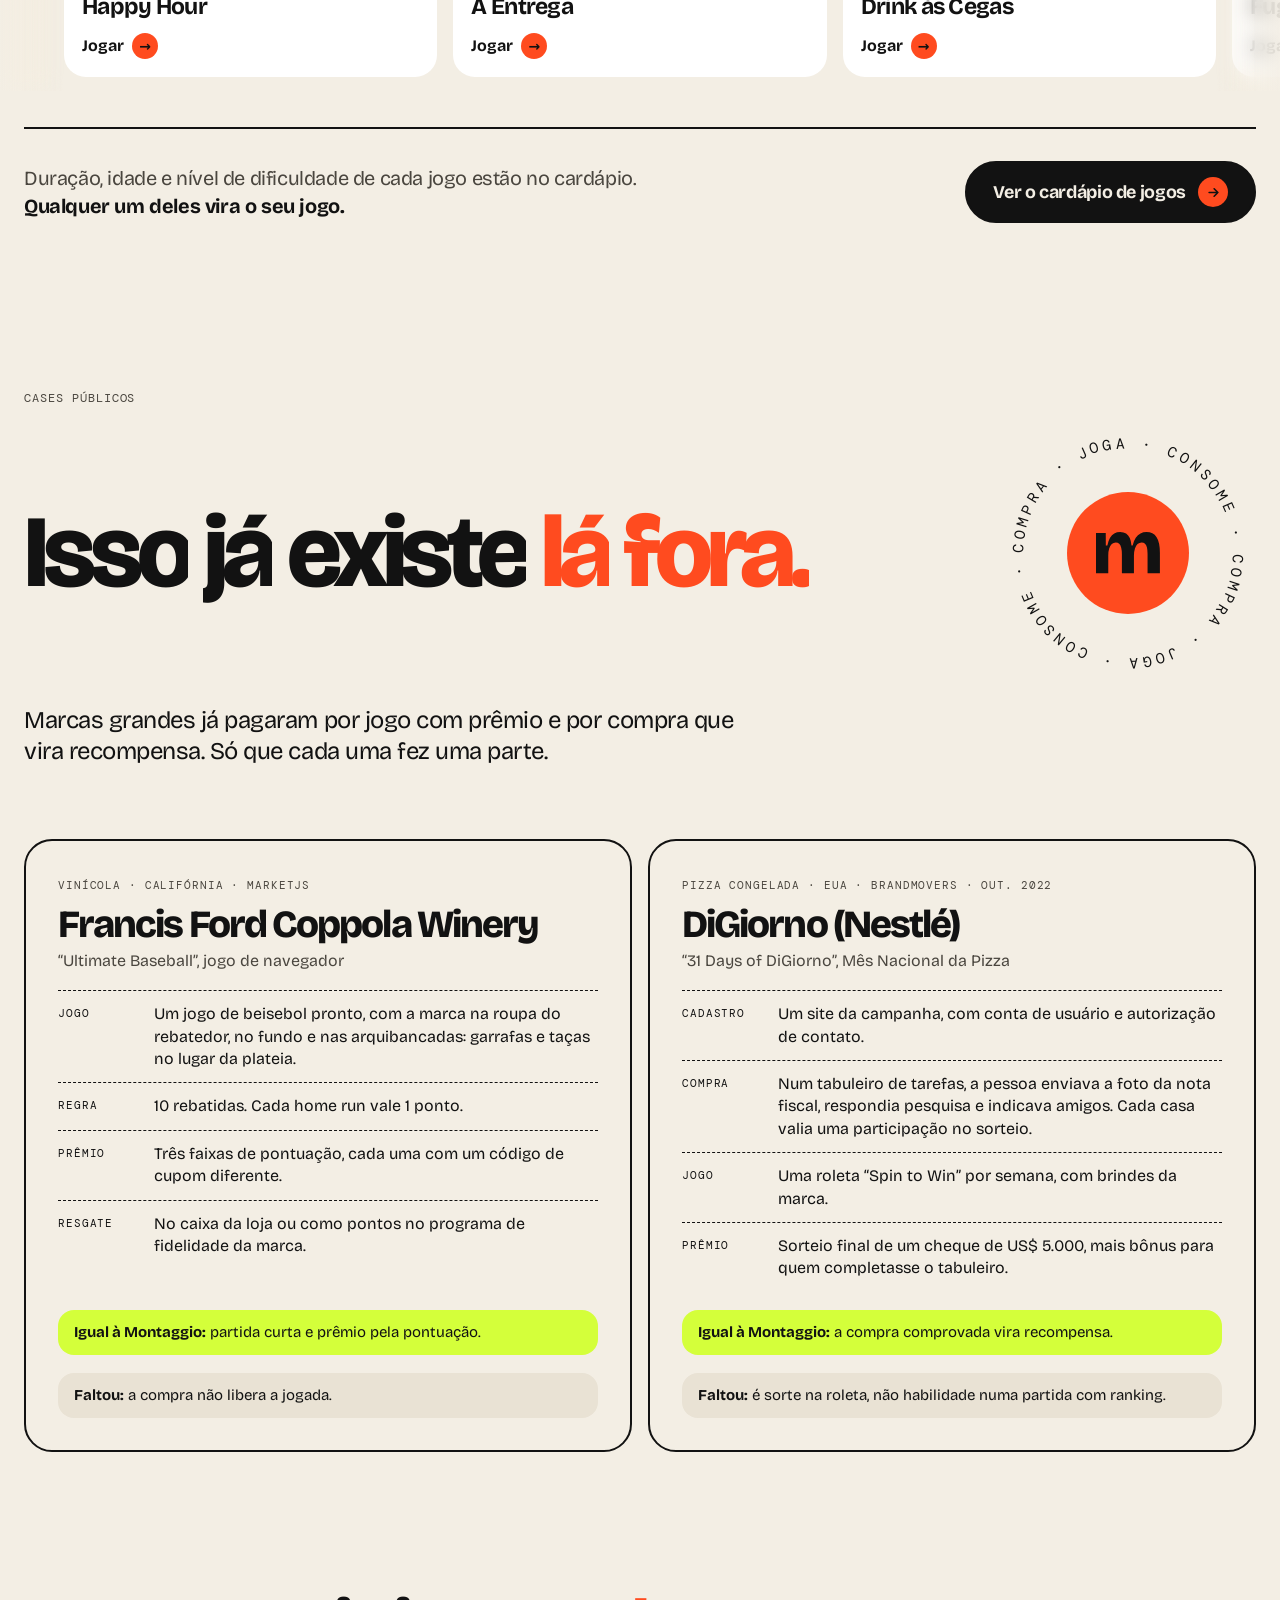
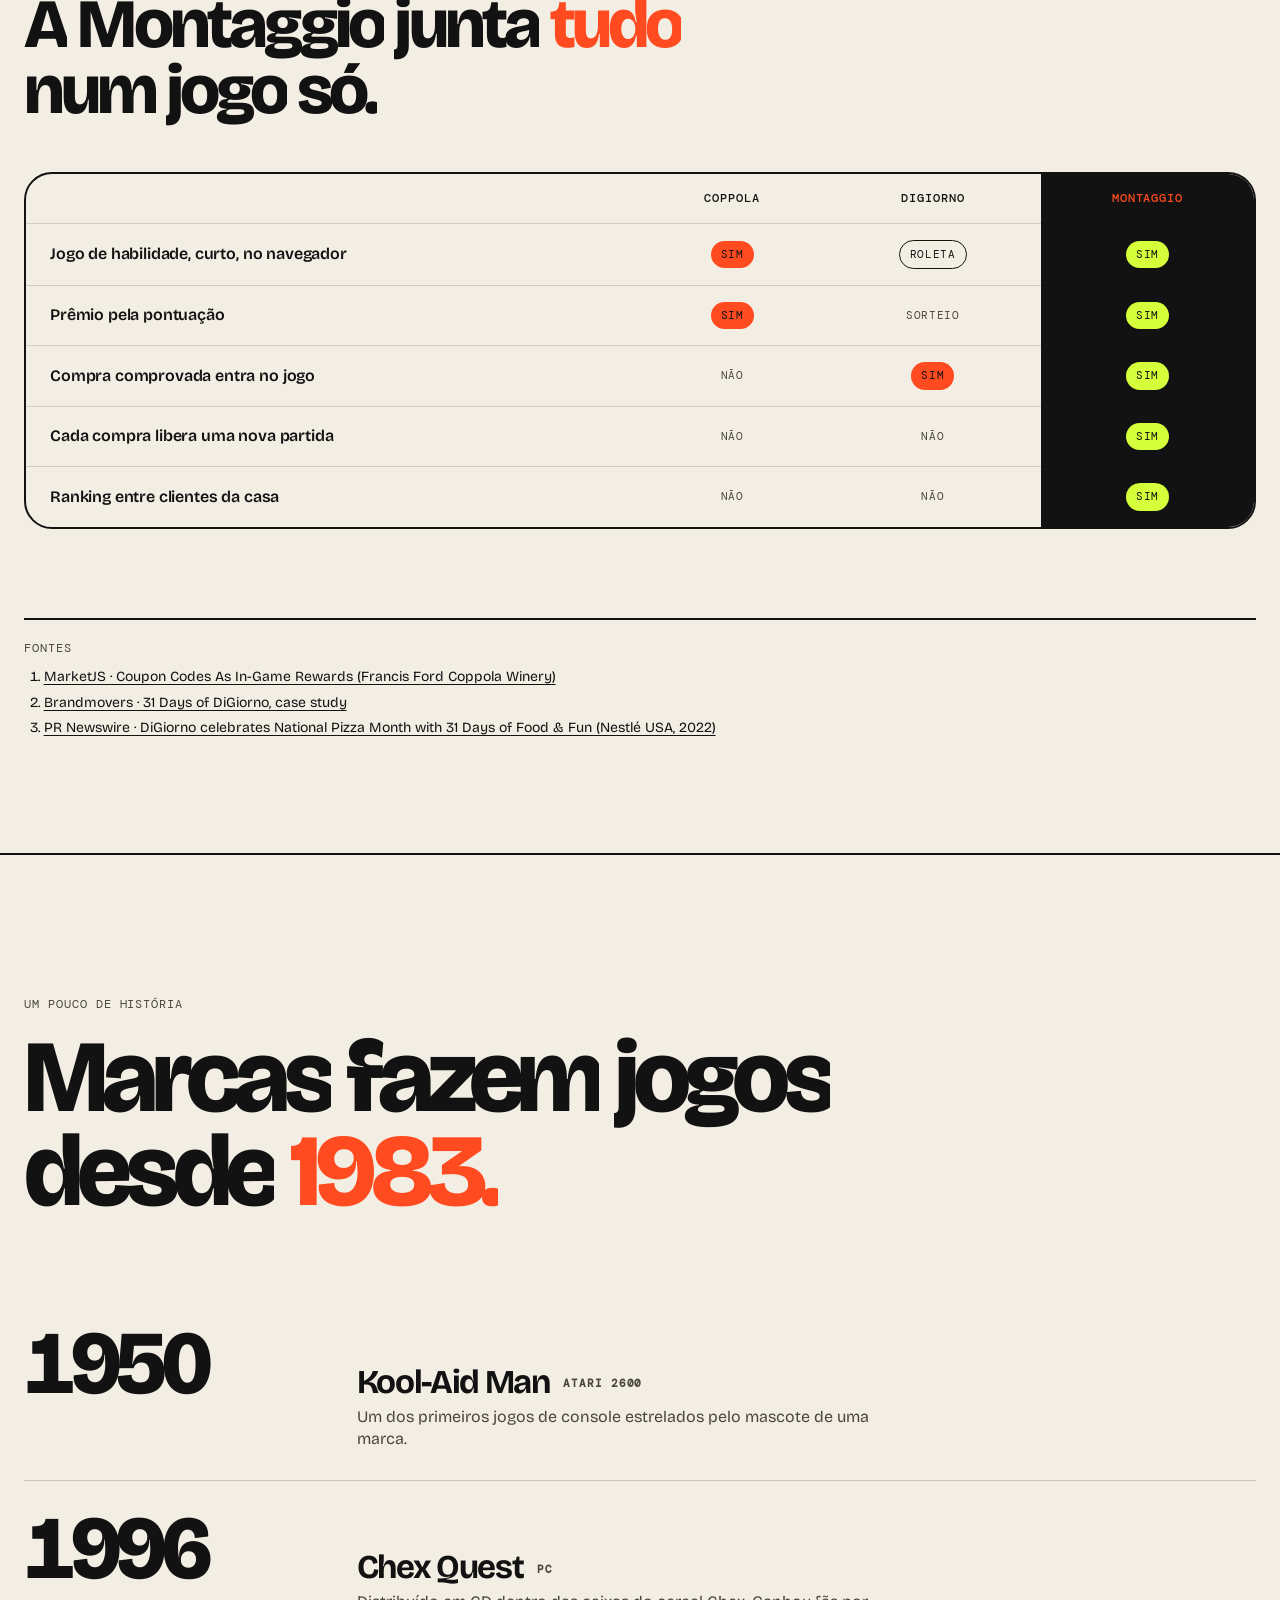
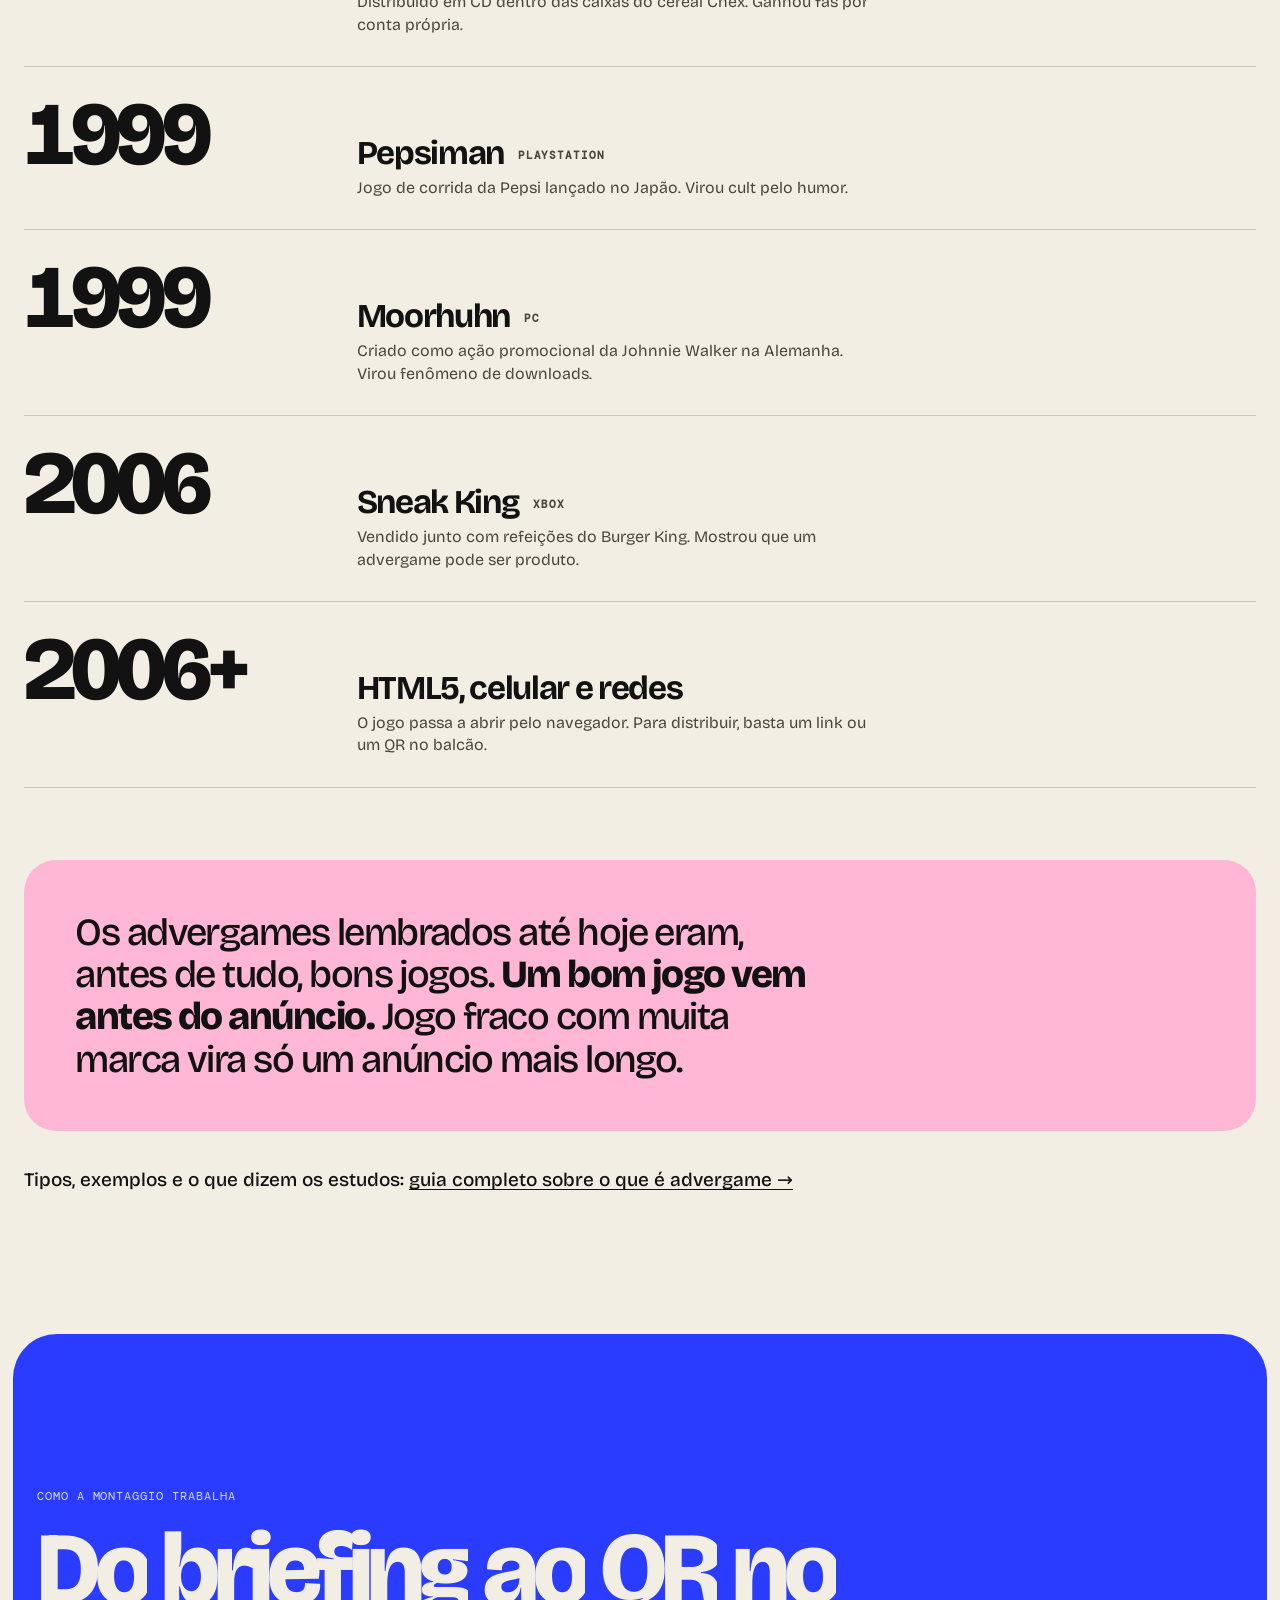
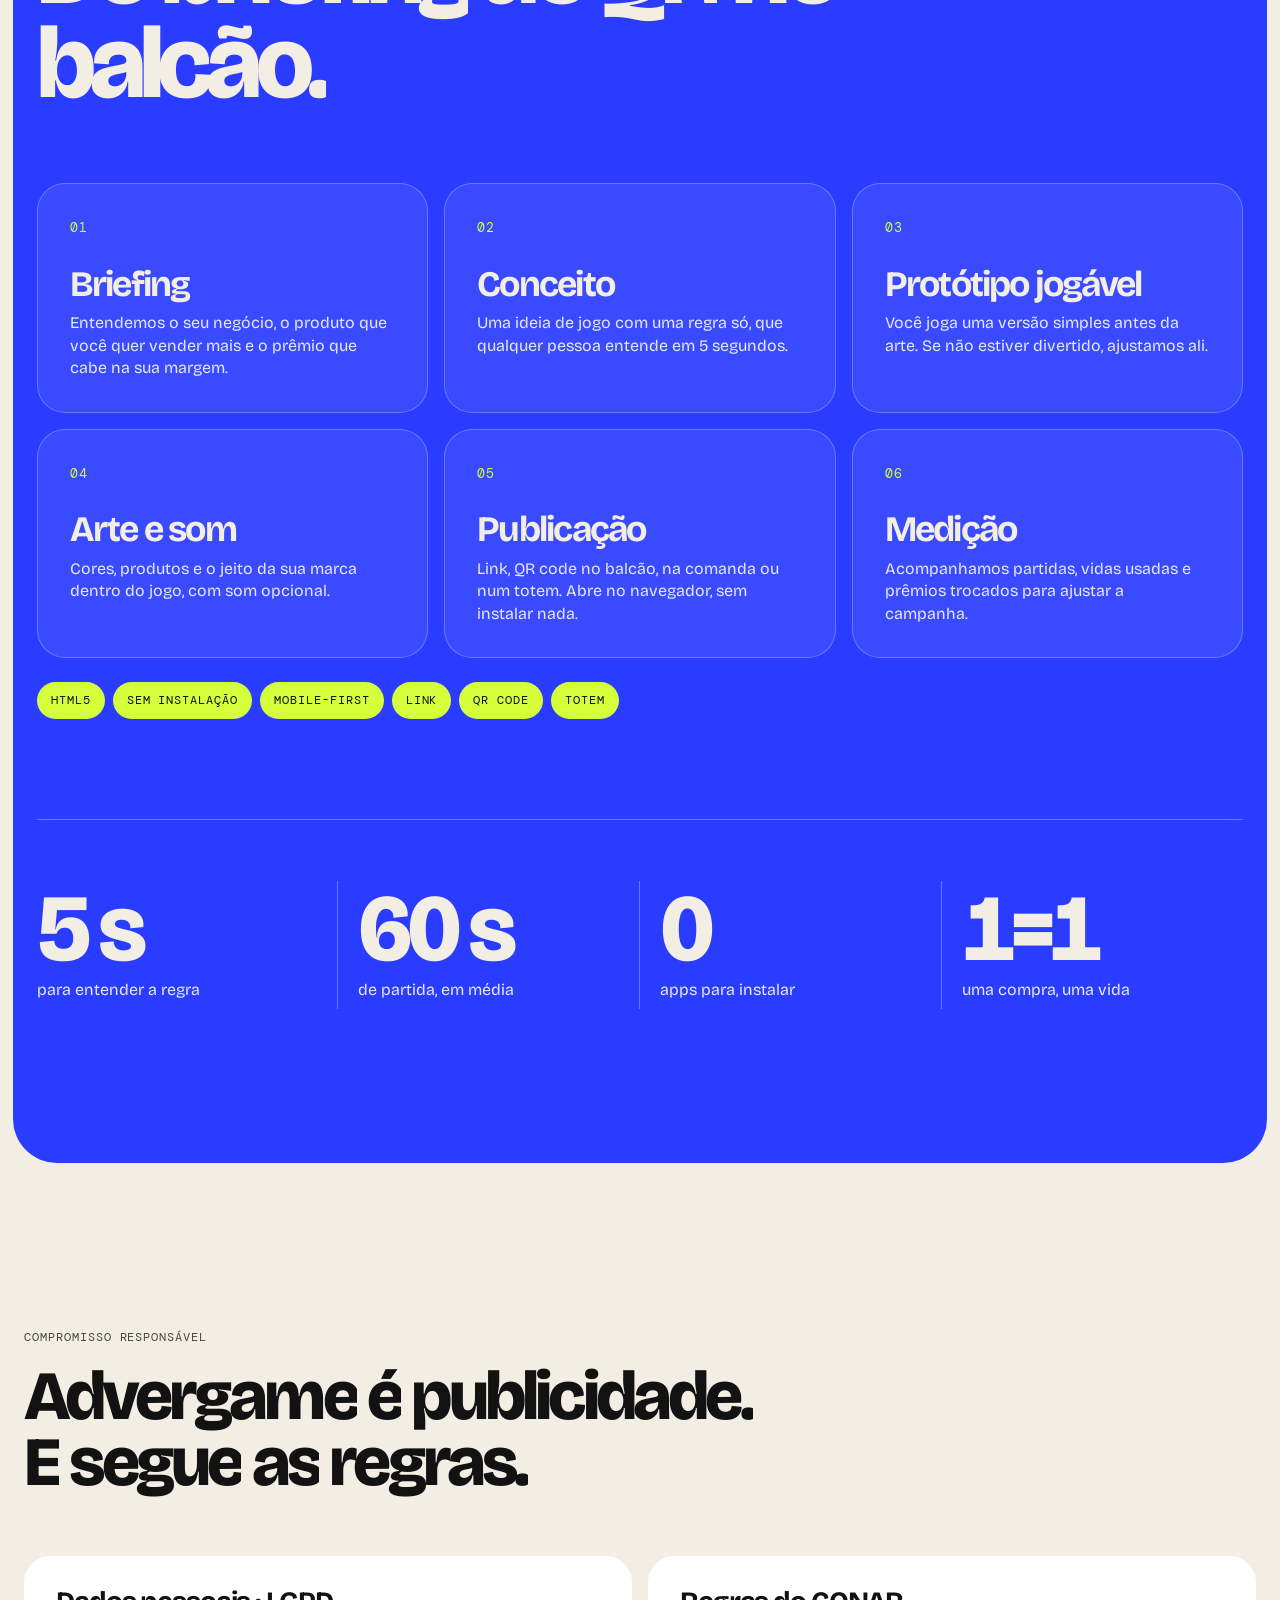
==== commit 08ccc635: "Cantos estilo Apple (squircle) e carrossel em "Experimente nossos jogos" - corner-shape: squircle em" ====
--- a/index.html
+++ b/index.html
@@ -112,7 +112,7 @@
 <meta http-equiv="Content-Security-Policy" content="default-src 'self'; script-src 'self' 'sha256-Du+OJKJSbdUgz5nrHeWWINvez6XKDDU/tyj/5c2uvwo='; style-src 'self' 'unsafe-inline'; img-src 'self' data:; font-src 'self'; connect-src 'self'; object-src 'none'; base-uri 'self'; form-action 'none'; frame-src 'none'; upgrade-insecure-requests">
 <meta name="referrer" content="strict-origin-when-cross-origin">
 <link rel="preload" href="assets/fonts/bricolage-latin.woff2" as="font" type="font/woff2" crossorigin>
-<link rel="stylesheet" href="style.css?v=20261124">
+<link rel="stylesheet" href="style.css?v=20261124b">
 <!-- Marca a página como "com JS" antes de pintar, para os reveals não piscarem -->
 <script>document.documentElement.classList.add('js')</script>
 </head>
@@ -348,30 +348,38 @@
       <h2 class="h-xl split" id="play-h">Experimente nossos <em>jogos.</em></h2>
       <p class="play-lead rv">Versões de demonstração, sem marca. Abrem no navegador do celular, do jeito que o seu cliente vai jogar. Escolha um e jogue agora.</p>
     </div>
-
-    <ul class="play-grid">
-      <li class="rv" style="--d:0"><a class="pg" href="https://cardapio.tuzihd.com.br/jogos/happy-hour/" target="_blank" rel="noopener">
+  </div>
+
+  <!-- Carrossel: 3 jogos por vez (2 no tablet, 1 no celular). Bordas da tela com blur;
+       setas avançam um jogo e dão a volta no fim. Lógica no script.js ("CARROSSEL"). -->
+  <div class="pc rv" role="region" aria-roledescription="carrossel" aria-label="Jogos de demonstração">
+    <ul class="pc-track" id="pcTrack">
+      <li><a class="pg" href="https://cardapio.tuzihd.com.br/jogos/happy-hour/" target="_blank" rel="noopener">
         <span class="pg-shot pt"><img src="assets/jogos/happy-hour.webp" alt="Happy Hour: tela de abertura com petiscos e canecas" width="480" height="1039" loading="lazy" decoding="async"></span>
         <span class="pg-body"><span class="mono">Pegar o que cai · Bares</span><b>Happy Hour</b><span class="pg-go">Jogar <i aria-hidden="true">→</i></span></span>
       </a></li>
-      <li class="rv" style="--d:1"><a class="pg" href="https://cardapio.tuzihd.com.br/jogos/a-entrega/" target="_blank" rel="noopener">
+      <li><a class="pg" href="https://cardapio.tuzihd.com.br/jogos/a-entrega/" target="_blank" rel="noopener">
         <span class="pg-shot pt"><img src="assets/jogos/a-entrega.webp" alt="A Entrega: personagem no galpão, com barris rolando pelas vigas" width="480" height="1039" loading="lazy" decoding="async"></span>
         <span class="pg-body"><span class="mono">Plataforma · Varejo</span><b>A Entrega</b><span class="pg-go">Jogar <i aria-hidden="true">→</i></span></span>
       </a></li>
-      <li class="rv" style="--d:2"><a class="pg" href="https://cardapio.tuzihd.com.br/jogos/drink-as-cegas/" target="_blank" rel="noopener">
+      <li><a class="pg" href="https://cardapio.tuzihd.com.br/jogos/drink-as-cegas/" target="_blank" rel="noopener">
         <span class="pg-shot pt"><img src="assets/jogos/drink-as-cegas.webp" alt="Drink às Cegas: tela do misturador, com a taça e os ícones misteriosos" width="480" height="1039" loading="lazy" decoding="async"></span>
         <span class="pg-body"><span class="mono">Em dupla · 2 celulares</span><b>Drink às Cegas</b><span class="pg-go">Jogar <i aria-hidden="true">→</i></span></span>
       </a></li>
-      <li class="rv" style="--d:3"><a class="pg" href="https://cardapio.tuzihd.com.br/jogos/fuga-do-poser/" target="_blank" rel="noopener">
+      <li><a class="pg" href="https://cardapio.tuzihd.com.br/jogos/fuga-do-poser/" target="_blank" rel="noopener">
         <span class="pg-shot ls"><img src="assets/jogos/fuga-do-poser.webp" alt="Fuga do Poser: herói pulando sobre amplificadores enquanto é perseguido" width="1000" height="462" loading="lazy" decoding="async"></span>
         <span class="pg-body"><span class="mono">Corrida infinita · Shows</span><b>Fuga do Poser</b><span class="pg-go">Jogar <i aria-hidden="true">→</i></span></span>
       </a></li>
-      <li class="rv" style="--d:4"><a class="pg" href="https://cardapio.tuzihd.com.br/jogos/busao-do-rock/" target="_blank" rel="noopener">
+      <li><a class="pg" href="https://cardapio.tuzihd.com.br/jogos/busao-do-rock/" target="_blank" rel="noopener">
         <span class="pg-shot ls"><img src="assets/jogos/busao-do-rock.webp" alt="Busão do Rock: ônibus acelerando na avenida, ao lado de uma loja de discos" width="1000" height="462" loading="lazy" decoding="async"></span>
         <span class="pg-body"><span class="mono">Direção 3D · Lojas e eventos</span><b>Busão do Rock</b><span class="pg-go">Jogar <i aria-hidden="true">→</i></span></span>
       </a></li>
     </ul>
-
+    <button class="pc-arrow prev" type="button" aria-controls="pcTrack" aria-label="Jogo anterior"><svg viewBox="0 0 24 24" aria-hidden="true"><path d="M15 5l-7 7 7 7"/></svg></button>
+    <button class="pc-arrow next" type="button" aria-controls="pcTrack" aria-label="Próximo jogo"><svg viewBox="0 0 24 24" aria-hidden="true"><path d="M9 5l7 7-7 7"/></svg></button>
+  </div>
+
+  <div class="wrap">
     <div class="play-cta rv">
       <p>Duração, idade e nível de dificuldade de cada jogo estão no cardápio. <b>Qualquer um deles vira o seu jogo.</b></p>
       <a class="btn" href="https://cardapio.tuzihd.com.br/" target="_blank" rel="noopener">Ver o cardápio de jogos <span class="arr" aria-hidden="true"><svg viewBox="0 0 24 24"><path d="M5 12h14M13 6l6 6-6 6"/></svg></span></a>
@@ -580,6 +588,6 @@
   </div>
 </footer>
 
-<script src="script.js" defer></script>
+<script src="script.js?v=20261124b" defer></script>
 </body>
 </html>
--- a/style.css
+++ b/style.css
@@ -52,6 +52,11 @@
 
   --gutter:clamp(16px,4vw,24px);
 }
+/* Cantos contínuos estilo Apple (squircle). Onde o navegador suporta corner-shape,
+   os raios crescem 1,6x para o squircle ter o mesmo tamanho visual do canto redondo.
+   Pílulas (99px) e círculos (50%) ficam redondos. Sem suporte: canto redondo normal. */
+:root{--sq:1;--cs:round}
+@supports (corner-shape:squircle){:root{--sq:1.6;--cs:squircle}}
 
 /* ---------- 1. BASE E ACESSIBILIDADE ---------- */
 *{box-sizing:border-box;margin:0;padding:0}
@@ -67,7 +72,7 @@
 
 :focus-visible{outline:3px solid currentColor;outline-offset:4px;border-radius:6px}
 
-.skip{position:fixed;left:16px;top:-80px;z-index:100;background:var(--ink);color:var(--paper);padding:14px 18px;border-radius:12px;font-weight:700;transition:transform 200ms var(--ease-out)}
+.skip{position:fixed;left:16px;top:-80px;z-index:100;background:var(--ink);color:var(--paper);padding:14px 18px;border-radius:calc(12px*var(--sq));corner-shape:var(--cs);font-weight:700;transition:transform 200ms var(--ease-out)}
 .skip:focus{transform:translateY(96px)}
 
 /* placeholders pendentes: ficam visíveis de propósito */
@@ -91,7 +96,9 @@
 .nav-cta{padding:0 16px;border:1.5px solid currentColor;border-radius:99px;transition:transform 160ms var(--ease-out)}
 .nav-cta:active{transform:scale(.97)}
 .nav .wrap>.links{margin-left:auto;margin-right:10px}
-@media (max-width:760px){.nav .links{display:none}}
+.nav .links a{white-space:nowrap}
+@media (max-width:1040px){.nav .links{gap:18px}}
+@media (max-width:900px){.nav .links{display:none}}
 
 /* ---------- 3. BOTÕES ---------- */
 .btn{display:inline-flex;align-items:center;justify-content:center;gap:12px;min-height:56px;background:var(--ink);color:var(--paper);border:2px solid var(--ink);border-radius:99px;padding:14px 26px;font-weight:700;font-size:clamp(16px,1.4vw,18px);letter-spacing:-.02em;transition:transform 160ms var(--ease-out),background-color 200ms ease,color 200ms ease,border-color 200ms ease;user-select:none}
@@ -153,7 +160,7 @@
 .spin{padding:clamp(96px,13vw,180px) 0 clamp(64px,9vw,120px)}
 /* cards 2×2: cada ponto com sua cor; 04 (a saída) em lima com contorno tinta */
 .spin-list{margin-top:clamp(40px,6vw,80px);display:grid;grid-template-columns:1fr 1fr;gap:16px}
-.spin-row{display:flex;flex-direction:column;gap:clamp(28px,4vw,56px);justify-content:space-between;border-radius:32px;padding:clamp(24px,3vw,40px);min-height:clamp(300px,30vw,420px)}
+.spin-row{display:flex;flex-direction:column;gap:clamp(28px,4vw,56px);justify-content:space-between;border-radius:calc(32px*var(--sq));corner-shape:var(--cs);padding:clamp(24px,3vw,40px);min-height:clamp(300px,30vw,420px)}
 .spin-row--a{background:var(--pink)}
 .spin-row--b{background:var(--orange)}
 .spin-row--c{background:var(--cobalt);color:var(--paper)}
@@ -167,7 +174,7 @@
 
 /* ---------- 8. MECÂNICA ---------- */
 /* sem padding em cima: o mini-game (8b) encosta na borda e o overflow arredonda os cantos */
-.mech{background:var(--ink);color:var(--paper);padding:0 0 clamp(80px,12vw,160px);border-radius:44px;margin-inline:clamp(0px,1vw,16px);overflow:hidden}
+.mech{background:var(--ink);color:var(--paper);padding:0 0 clamp(80px,12vw,160px);border-radius:calc(44px*var(--sq));corner-shape:var(--cs);margin-inline:clamp(0px,1vw,16px);overflow:hidden}
 .mech .kicker{color:#bdb6a8}
 .mech .h-xl em{color:var(--lime)}
 /* "Vida" pixelada: o canvas desenha os blocos (script.js → PIXEL); o texto real
@@ -178,9 +185,9 @@
 .px.done canvas{display:none}
 .mech-lead{margin-top:24px;font-size:clamp(18px,2vw,24px);line-height:1.3;letter-spacing:-.02em;max-width:52ch;color:#e4ddcf}
 .flow{display:grid;grid-template-columns:repeat(4,1fr);gap:16px;margin-top:clamp(40px,6vw,72px);counter-reset:f}
-.flow-i{position:relative;background:#1e1e1e;border:1.5px solid #333;border-radius:28px;padding:24px 22px 26px;display:flex;flex-direction:column;gap:8px}
+.flow-i{position:relative;background:#1e1e1e;border:1.5px solid #333;border-radius:calc(28px*var(--sq));corner-shape:var(--cs);padding:24px 22px 26px;display:flex;flex-direction:column;gap:8px}
 .flow-i:not(:last-child)::after{content:"→";position:absolute;right:-14px;top:34px;z-index:2;width:28px;height:28px;border-radius:50%;background:var(--peach);color:var(--ink);display:grid;place-items:center;font-weight:800;font-size:15px}
-.flow-ic{width:52px;height:52px;border-radius:16px;background:var(--lime);color:var(--ink);display:grid;place-items:center;margin-bottom:10px}
+.flow-ic{width:52px;height:52px;border-radius:calc(16px*var(--sq));corner-shape:var(--cs);background:var(--lime);color:var(--ink);display:grid;place-items:center;margin-bottom:10px}
 .flow-ic svg{width:26px;height:26px;fill:none;stroke:currentColor;stroke-width:2;stroke-linecap:round;stroke-linejoin:round}
 .flow-i b{font-size:clamp(24px,2.4vw,32px);letter-spacing:-.04em;line-height:1}
 .flow-i span:last-child{color:#cfc8ba;font-size:16px}
@@ -193,13 +200,13 @@
   .flow-i:nth-child(2)::after{display:grid}
   .flow-i:not(:last-child)::after{content:"↓";right:auto;left:28px;top:auto;bottom:-24px}
 }
-.example{margin-top:clamp(40px,6vw,72px);background:var(--paper);color:var(--ink);border-radius:32px;padding:clamp(24px,4vw,52px)}
+.example{margin-top:clamp(40px,6vw,72px);background:var(--paper);color:var(--ink);border-radius:calc(32px*var(--sq));corner-shape:var(--cs);padding:clamp(24px,4vw,52px)}
 .ex-tag{color:var(--muted)}
 .example h3{margin-top:12px;font-size:clamp(28px,3.8vw,54px);font-weight:800;letter-spacing:-.05em;line-height:.98;max-width:20ch}
 .ex-grid{display:grid;grid-template-columns:1.1fr .9fr;gap:clamp(20px,4vw,56px);margin-top:24px;align-items:start}
 .ex-grid>p{font-size:clamp(16px,1.5vw,19px)}
 .ex-rules{display:flex;flex-direction:column;gap:10px}
-.ex-rules li{background:#fff;border-radius:16px;padding:14px 16px;font-weight:500}
+.ex-rules li{background:#fff;border-radius:calc(16px*var(--sq));corner-shape:var(--cs);padding:14px 16px;font-weight:500}
 .ex-rules .mono{display:block;font-size:11px;color:var(--cobalt);margin-bottom:2px}
 .ex-note{margin-top:24px;font-size:15px;color:var(--muted)}
 .ex-note a{text-decoration:underline;text-underline-offset:3px;color:var(--ink);font-weight:700;display:inline-block;padding:12px 0;margin:-12px 0}
@@ -299,17 +306,44 @@
   .game-cap{left:var(--gutter);bottom:9px;line-height:1.4;font-size:10px}
 }
 
-/* ---------- 8c. EXPERIMENTE NOSSOS JOGOS (links para o cardápio) ---------- */
-/* Prints sobre "palco" preto, como no cardápio. Abaixo de 1000px a fileira vira carrossel com snap. */
-.play{padding:clamp(96px,13vw,180px) 0 0}
+/* ---------- 8c. EXPERIMENTE NOSSOS JOGOS (carrossel com links para o cardápio) ---------- */
+/* A seção é o "container": 100cqw = largura da tela sem a barra de rolagem.
+   --m = margem lateral do carrossel (onde ficam o blur e as setas); --n = jogos visíveis. */
+.play{padding:clamp(96px,13vw,180px) 0 0;container-type:inline-size}
 .play-head{display:flex;align-items:flex-end;justify-content:space-between;gap:24px clamp(24px,4vw,64px);flex-wrap:wrap}
 .play-head .h-xl{max-width:11ch}
 .play-lead{font-size:clamp(18px,2vw,24px);letter-spacing:-.02em;line-height:1.3;max-width:34ch;color:var(--muted)}
-.play-grid{display:grid;grid-template-columns:repeat(5,minmax(0,1fr));gap:16px;margin-top:clamp(32px,4.5vw,56px)}
-.pg{display:flex;flex-direction:column;height:100%;background:#fff;border-radius:22px;padding:8px;transition:transform 160ms var(--ease-out)}
+
+.pc{--n:3;--gap:16px;--m:max((100cqw - 1240px)/2,64px);--cw:calc((100cqw - var(--m)*2 - var(--gap)*(var(--n) - 1))/var(--n));
+  position:relative;margin-top:clamp(32px,4.5vw,56px)}
+.pc-track{display:flex;gap:var(--gap);overflow-x:auto;scroll-snap-type:x mandatory;scroll-behavior:smooth;overscroll-behavior-x:contain;
+  scrollbar-width:none;padding:8px var(--m) 14px;scroll-padding-inline:var(--m)}
+.pc-track::-webkit-scrollbar{display:none}
+.pc-track>li{flex:0 0 var(--cw);scroll-snap-align:start}
+
+/* bordas da tela: vidro fosco que some em direção ao centro (o jogo vizinho aparece desfocado) */
+.pc::before,.pc::after{content:"";position:absolute;top:0;bottom:0;width:var(--m);z-index:1;pointer-events:none;
+  -webkit-backdrop-filter:blur(10px) saturate(140%);backdrop-filter:blur(10px) saturate(140%)}
+.pc::before{left:0;background:linear-gradient(90deg,rgba(243,238,228,.85),rgba(243,238,228,0));
+  -webkit-mask-image:linear-gradient(90deg,#000 35%,transparent);mask-image:linear-gradient(90deg,#000 35%,transparent)}
+.pc::after{right:0;background:linear-gradient(270deg,rgba(243,238,228,.85),rgba(243,238,228,0));
+  -webkit-mask-image:linear-gradient(270deg,#000 35%,transparent);mask-image:linear-gradient(270deg,#000 35%,transparent)}
+
+/* setas: botões de vidro sobre a divisa entre o blur e os cards, na altura do meio do print */
+.pc-arrow{--s:52px;position:absolute;z-index:2;top:calc(16px + (var(--cw) - 16px)*.625 - var(--s)/2);width:var(--s);height:var(--s);
+  display:grid;place-items:center;border:1px solid rgba(18,18,18,.1);border-radius:50%;cursor:pointer;color:var(--ink);
+  background:rgba(255,255,255,.72);-webkit-backdrop-filter:blur(16px) saturate(180%);backdrop-filter:blur(16px) saturate(180%);
+  box-shadow:0 10px 30px -12px rgba(18,18,18,.45);transition:transform 160ms var(--ease-out),background-color 200ms ease,color 200ms ease}
+.pc-arrow svg{width:22px;height:22px;fill:none;stroke:currentColor;stroke-width:2.4;stroke-linecap:round;stroke-linejoin:round}
+.pc-arrow.prev{left:calc(var(--m) - var(--s)/2 - var(--gap)/2)}
+.pc-arrow.next{right:calc(var(--m) - var(--s)/2 - var(--gap)/2)}
+.pc-arrow:active{transform:scale(.94)}
+.pc-arrow:focus-visible{outline:3px solid var(--orange);outline-offset:3px}
+
+.pg{display:flex;flex-direction:column;height:100%;background:#fff;border-radius:calc(22px*var(--sq));corner-shape:var(--cs);padding:8px;transition:transform 160ms var(--ease-out)}
 .pg:active{transform:scale(.98)}
-.pg-shot{display:grid;place-items:center;aspect-ratio:4/5;border-radius:16px;background:radial-gradient(120% 90% at 50% 0%,#1d1c1a,var(--ink));overflow:hidden}
-.pg-shot img{border-radius:10px;box-shadow:0 0 0 4px #000,0 0 0 5.5px #3a3833;object-fit:cover}
+.pg-shot{display:grid;place-items:center;aspect-ratio:4/5;border-radius:calc(16px*var(--sq));corner-shape:var(--cs);background:radial-gradient(120% 90% at 50% 0%,#1d1c1a,var(--ink));overflow:hidden}
+.pg-shot img{border-radius:calc(10px*var(--sq));corner-shape:var(--cs);box-shadow:0 0 0 4px #000,0 0 0 5.5px #3a3833;object-fit:cover}
 .pg-shot.pt img{width:49.7%;height:auto;aspect-ratio:390/844}  /* = 86% da altura do palco 4:5 */
 .pg-shot.ls img{width:86%;height:auto;aspect-ratio:844/390}
 .pg-body{display:flex;flex-direction:column;gap:6px;padding:14px 10px 10px;flex:1}
@@ -317,22 +351,23 @@
 .pg-body b{font-size:clamp(20px,1.8vw,24px);letter-spacing:-.03em;line-height:1.05;transition:color 200ms ease}
 .pg-go{margin-top:auto;padding-top:8px;font-weight:700;display:inline-flex;align-items:center;gap:8px}
 .pg-go i{font-style:normal;display:grid;place-items:center;width:26px;height:26px;border-radius:50%;background:var(--orange);color:var(--ink);font-size:14px;transition:transform 250ms var(--ease-out)}
-.play-cta{display:flex;align-items:center;justify-content:space-between;flex-wrap:wrap;gap:20px 32px;margin-top:clamp(28px,3.5vw,44px);padding-top:clamp(24px,3vw,32px);border-top:2px solid var(--ink)}
+.play-cta{display:flex;align-items:center;justify-content:space-between;flex-wrap:wrap;gap:20px 32px;margin-top:clamp(20px,3vw,36px);padding-top:clamp(24px,3vw,32px);border-top:2px solid var(--ink)}
 .play-cta p{font-size:clamp(17px,1.6vw,20px);letter-spacing:-.02em;max-width:52ch;color:var(--muted)}
 .play-cta p b{color:var(--ink)}
 @media (hover:hover) and (pointer:fine){
   .pg:hover{transform:translateY(-3px)}
   .pg:hover b{color:var(--orange)}
   .pg:hover .pg-go i{transform:rotate(-45deg)}
-}
-@media (max-width:1000px){
-  /* mostra um pedaço do próximo card para indicar que dá para rolar */
-  .play-grid{display:flex;overflow-x:auto;scroll-snap-type:x mandatory;overscroll-behavior-x:contain;scrollbar-width:none;
-    margin-inline:calc(var(--gutter)*-1);padding:4px var(--gutter) 8px;scroll-padding-inline:var(--gutter)}
-  .play-grid::-webkit-scrollbar{display:none}
-  .play-grid>li{flex:0 0 min(62vw,260px);scroll-snap-align:start}
-}
+  .pc-arrow:hover{background:var(--ink);color:var(--paper)}
+}
+@media (max-width:1000px){.pc{--n:2;--m:56px}}
+@media (max-width:640px){.pc{--n:1;--m:44px;--gap:12px}.pc-arrow{--s:44px}.pc-arrow svg{width:19px;height:19px}}
 @media (max-width:760px){.play-cta .btn{width:100%}}
+/* sem transparência: tira o vidro e deixa um degradê sólido */
+@media (prefers-reduced-transparency:reduce){
+  .pc::before,.pc::after{-webkit-backdrop-filter:none;backdrop-filter:none}
+  .pc-arrow{background:#fff;-webkit-backdrop-filter:none;backdrop-filter:none}
+}
 
 /* ---------- 9. JÁ FUNCIONA (cases públicos + comparativo) ---------- */
 .cases{padding:clamp(96px,13vw,180px) 0 clamp(64px,9vw,120px)}
@@ -342,20 +377,20 @@
 @media (max-width:760px){.cases-head .sticker{display:none}}
 .cases-lead{margin-top:24px;font-size:clamp(18px,2vw,24px);letter-spacing:-.02em;line-height:1.3;max-width:50ch}
 .case-grid{display:grid;grid-template-columns:1fr 1fr;gap:16px;margin-top:clamp(40px,6vw,72px)}
-.case{border:2px solid var(--ink);border-radius:28px;padding:clamp(22px,2.6vw,32px);display:flex;flex-direction:column;gap:18px}
+.case{border:2px solid var(--ink);border-radius:calc(28px*var(--sq));corner-shape:var(--cs);padding:clamp(22px,2.6vw,32px);display:flex;flex-direction:column;gap:18px}
 .case-tag{color:var(--muted);font-size:11px}
 .case h3{margin-top:10px;font-size:clamp(28px,3vw,42px);font-weight:800;letter-spacing:-.05em;line-height:1}
 .case-sub{margin-top:6px;color:var(--muted)}
 .case-rows>div{display:grid;grid-template-columns:84px 1fr;gap:12px;padding:12px 0;border-top:1.5px dashed currentColor}
 .case-rows dt{font-size:11px;padding-top:3px}
 .case-rows dd{font-size:16px}
-.case-match,.case-gap{font-size:15px;border-radius:16px;padding:12px 16px}
+.case-match,.case-gap{font-size:15px;border-radius:calc(16px*var(--sq));corner-shape:var(--cs);padding:12px 16px}
 .case-match{margin-top:auto;background:var(--lime)}
 .case-gap{background:#e9e2d4}
 @media (max-width:900px){.case-grid{grid-template-columns:1fr}}
 
 .combo{margin-top:clamp(80px,11vw,150px)}
-.combo-scroll{margin-top:clamp(28px,4vw,48px);overflow-x:auto;border-radius:28px;border:2px solid var(--ink)}
+.combo-scroll{margin-top:clamp(28px,4vw,48px);overflow-x:auto;border-radius:calc(28px*var(--sq));corner-shape:var(--cs);border:2px solid var(--ink)}
 .combo-t{width:100%;min-width:560px;border-collapse:collapse;font-size:16px}
 .combo-t th,.combo-t td{padding:16px clamp(14px,2vw,24px);text-align:center;border-top:1.5px solid rgba(18,18,18,.15)}
 .combo-t thead th{border-top:0;font-family:var(--mono);font-size:12px;letter-spacing:.08em;text-transform:uppercase;font-weight:500}
@@ -398,8 +433,8 @@
 
 /* celular */
 .ph{width:340px;height:min(640px,78svh);border-radius:50px;background:#101010;padding:11px;box-shadow:0 50px 100px -30px rgba(0,0,0,.45),0 0 0 2px #333 inset;justify-self:end;will-change:transform}
-.ph-screen{height:100%;border-radius:40px;background:#efeae0;color:var(--ink);overflow:hidden;display:flex;flex-direction:column;position:relative}
-.ph-screen::before{content:"";position:absolute;left:50%;top:9px;width:92px;height:26px;margin-left:-46px;background:#101010;border-radius:20px;z-index:4}
+.ph-screen{height:100%;border-radius:calc(40px*var(--sq));corner-shape:var(--cs);background:#efeae0;color:var(--ink);overflow:hidden;display:flex;flex-direction:column;position:relative}
+.ph-screen::before{content:"";position:absolute;left:50%;top:9px;width:92px;height:26px;margin-left:-46px;background:#101010;border-radius:calc(20px*var(--sq));corner-shape:var(--cs);z-index:4}
 .ph-head{padding:48px 18px 12px;background:var(--ink);color:var(--paper);display:flex;justify-content:space-between;align-items:center}
 .ph-head b{font-size:15px;letter-spacing:-.03em}
 .ph-score{font-family:var(--mono);font-size:12px;color:var(--lime);font-variant-numeric:tabular-nums}
@@ -411,13 +446,13 @@
 .sg.on{opacity:1;transform:none}
 .sg b{font-size:40px;letter-spacing:-.05em;line-height:.95;font-weight:800}
 .sg-life b{color:var(--orange)}
-.sg-qr svg{width:46%;max-width:150px;fill:var(--ink);background:#fff;padding:8px;border-radius:12px}
+.sg-qr svg{width:46%;max-width:150px;fill:var(--ink);background:#fff;padding:8px;border-radius:calc(12px*var(--sq));corner-shape:var(--cs)}
 .sg-tut b{font-size:28px}
 .tap{width:56px;height:56px;border-radius:50%;border:3px solid var(--ink);position:relative}
 .tap::after{content:"";position:absolute;inset:-12px;border-radius:50%;border:2px solid var(--orange);animation:tap 1.4s var(--ease-out) infinite}
 @keyframes tap{from{transform:scale(.6);opacity:1}to{transform:scale(1.2);opacity:0}}
 .sg-play{justify-content:flex-end}
-.it{position:absolute;top:-30px;width:26px;height:26px;border-radius:9px;animation:fall 1.8s linear infinite}
+.it{position:absolute;top:-30px;width:26px;height:26px;border-radius:calc(9px*var(--sq));corner-shape:var(--cs);animation:fall 1.8s linear infinite}
 .it.a{left:18%;background:var(--orange)}
 .it.b{left:44%;background:var(--cobalt);border-radius:50%;animation-delay:-.6s;animation-duration:1.5s}
 .it.c{left:66%;background:var(--lime);animation-delay:-1.1s}
@@ -427,8 +462,8 @@
 @keyframes slide{from{transform:translateX(-70px)}to{transform:translateX(70px)}}
 .sg-rec b{font-size:96px;color:var(--cobalt)}
 .sg-share{align-items:stretch}
-.bubble{background:#fff;border-radius:18px 18px 18px 4px;padding:10px 14px;font-size:14px;text-align:left;align-self:flex-start;max-width:85%;box-shadow:0 6px 18px -10px rgba(0,0,0,.25)}
-.bubble.me{background:var(--lime);border-radius:18px 18px 4px 18px;align-self:flex-end}
+.bubble{background:#fff;border-radius:calc(18px*var(--sq)) calc(18px*var(--sq)) calc(18px*var(--sq)) 4px;corner-shape:var(--cs);padding:10px 14px;font-size:14px;text-align:left;align-self:flex-start;max-width:85%;box-shadow:0 6px 18px -10px rgba(0,0,0,.25)}
+.bubble.me{background:var(--lime);border-radius:calc(18px*var(--sq)) calc(18px*var(--sq)) 4px calc(18px*var(--sq));corner-shape:var(--cs);align-self:flex-end}
 .sg-prize{background:var(--lime)}
 .sg-prize b{font-size:34px}
 .ph-foot{padding:12px 18px 18px;font-family:var(--mono);font-size:10px;text-transform:uppercase;letter-spacing:.08em;display:flex;justify-content:space-between;color:#5a554c}
@@ -441,8 +476,8 @@
   .match-cap{margin-top:10px;min-height:96px}
   .gc b{font-size:clamp(22px,6vw,32px)}
   .gc span{font-size:15px;margin-top:6px}
-  .ph{width:min(64vw,250px);height:clamp(240px,calc(100svh - 360px),470px);justify-self:center;border-radius:36px;padding:8px}
-  .ph-screen{border-radius:28px}
+  .ph{width:min(64vw,250px);height:clamp(240px,calc(100svh - 360px),470px);justify-self:center;border-radius:calc(36px*var(--sq));corner-shape:var(--cs);padding:8px}
+  .ph-screen{border-radius:calc(28px*var(--sq));corner-shape:var(--cs)}
   .ph-screen::before{width:70px;height:20px;margin-left:-35px;top:7px}
   .ph-head{padding:34px 14px 8px}
   .sg b{font-size:30px}.sg-rec b{font-size:64px}.sg-tut b{font-size:22px}.sg-prize b{font-size:26px}
@@ -462,16 +497,16 @@
   .tl-line{left:0}
   .tl-i{grid-template-columns:1fr;gap:6px;padding-left:20px}
 }
-.lesson{margin-top:clamp(40px,6vw,72px);background:var(--pink);border-radius:32px;padding:clamp(26px,4vw,52px)}
+.lesson{margin-top:clamp(40px,6vw,72px);background:var(--pink);border-radius:calc(32px*var(--sq));corner-shape:var(--cs);padding:clamp(26px,4vw,52px)}
 .lesson p{font-size:clamp(22px,3vw,40px);letter-spacing:-.04em;line-height:1.1;font-weight:500;max-width:30ch}
 .lesson b{font-weight:800}
 
 /* ---------- 13. PROCESSO ---------- */
-.proc{background:var(--cobalt);color:var(--paper);padding:clamp(80px,12vw,160px) 0;border-radius:44px;margin-inline:clamp(0px,1vw,16px)}
+.proc{background:var(--cobalt);color:var(--paper);padding:clamp(80px,12vw,160px) 0;border-radius:calc(44px*var(--sq));corner-shape:var(--cs);margin-inline:clamp(0px,1vw,16px)}
 .proc .kicker{color:#d6daff}
 .proc .h-xl{max-width:16ch}
 .steps{display:grid;grid-template-columns:repeat(3,1fr);gap:16px;margin-top:clamp(40px,6vw,72px)}
-.step{background:rgba(255,255,255,.08);border:1.5px solid rgba(255,255,255,.25);border-radius:28px;padding:clamp(22px,2.6vw,32px);transition:transform 250ms var(--ease-out),background-color 200ms ease}
+.step{background:rgba(255,255,255,.08);border:1.5px solid rgba(255,255,255,.25);border-radius:calc(28px*var(--sq));corner-shape:var(--cs);padding:clamp(22px,2.6vw,32px);transition:transform 250ms var(--ease-out),background-color 200ms ease}
 .step .mono{color:var(--lime);font-size:13px}
 .step h3{margin-top:28px;font-size:clamp(26px,2.8vw,38px);letter-spacing:-.05em;line-height:1}
 .step p{margin-top:10px;color:#e6e8ff}
@@ -496,7 +531,7 @@
 /* ---------- 15. COMPROMISSO RESPONSÁVEL ---------- */
 .resp{padding:clamp(96px,13vw,180px) 0 clamp(80px,11vw,160px)}
 .r-grid{display:grid;grid-template-columns:1fr 1fr;gap:16px;margin-top:clamp(36px,5vw,60px)}
-.r{background:#fff;border-radius:26px;padding:clamp(22px,2.6vw,32px)}
+.r{background:#fff;border-radius:calc(26px*var(--sq));corner-shape:var(--cs);padding:clamp(22px,2.6vw,32px)}
 .r h3{font-size:clamp(22px,2.2vw,28px);letter-spacing:-.04em;line-height:1.05}
 .r p{margin-top:10px;color:var(--muted)}
 .r a{color:var(--ink);font-weight:700;text-decoration:underline;text-underline-offset:3px}
@@ -504,7 +539,7 @@
 @media (max-width:760px){.r-grid{grid-template-columns:1fr}}
 
 /* ---------- 16. CTA FINAL + RODAPÉ ---------- */
-.cta{background:var(--cobalt);color:var(--paper);padding:clamp(80px,11vw,160px) 0 clamp(40px,6vw,70px);position:relative;overflow:hidden;border-radius:44px 44px 0 0}
+.cta{background:var(--cobalt);color:var(--paper);padding:clamp(80px,11vw,160px) 0 clamp(40px,6vw,70px);position:relative;overflow:hidden;border-radius:calc(44px*var(--sq)) calc(44px*var(--sq)) 0 0;corner-shape:var(--cs)}
 .cta h2{font-size:clamp(52px,12vw,210px);font-weight:800;letter-spacing:-.075em;line-height:.84;max-width:9ch}
 .cta h2 em{font-style:normal;color:var(--lime)}
 .cta .row{display:flex;justify-content:space-between;align-items:end;gap:30px;flex-wrap:wrap;margin:40px 0}
@@ -567,7 +602,7 @@
 @keyframes faq-in{from{opacity:0;transform:translateY(-6px)}}
 
 /* número de destaque com a legenda ao lado */
-.a .stat{display:flex;width:fit-content;align-items:center;gap:6px 16px;flex-wrap:wrap;max-width:100%;background:var(--lime);border-radius:20px;padding:16px 20px;margin-bottom:18px}
+.a .stat{display:flex;width:fit-content;align-items:center;gap:6px 16px;flex-wrap:wrap;max-width:100%;background:var(--lime);border-radius:calc(20px*var(--sq));corner-shape:var(--cs);padding:16px 20px;margin-bottom:18px}
 .q:nth-child(even) .stat{background:var(--pink)}
 .stat b{font-size:clamp(34px,4.6vw,54px);font-weight:800;letter-spacing:-.06em;line-height:.9;white-space:nowrap}
 .stat span{font-size:15px;font-weight:500;line-height:1.25;max-width:34ch}
@@ -592,7 +627,7 @@
 .faq-sources li{padding:10px 0 10px 6px;border-bottom:1.5px dashed rgba(18,18,18,.25);font-size:15px}
 .faq-sources li::marker{font-family:var(--mono);font-size:12px;color:var(--muted)}
 
-.faq-cta{background:var(--cobalt);color:var(--paper);border-radius:44px 44px 0 0;padding:clamp(72px,10vw,140px) 0 clamp(48px,7vw,80px)}
+.faq-cta{background:var(--cobalt);color:var(--paper);border-radius:calc(44px*var(--sq)) calc(44px*var(--sq)) 0 0;corner-shape:var(--cs);padding:clamp(72px,10vw,140px) 0 clamp(48px,7vw,80px)}
 .faq-cta-row{display:flex;flex-wrap:wrap;align-items:end;justify-content:space-between;gap:24px 40px;margin-top:clamp(28px,4vw,44px)}
 .faq-cta h2{font-size:clamp(48px,9vw,150px);font-weight:800;letter-spacing:-.075em;line-height:.86;max-width:10ch}
 .faq-cta h2 em{font-style:normal;color:var(--lime)}
@@ -606,7 +641,7 @@
    Texto longo para leitura: coluna de ~68ch, resposta direta em destaque logo
    no topo, sumário com âncoras e tabela com rolagem própria no celular. */
 .guide-meta{margin-top:20px;color:var(--muted);display:flex;flex-wrap:wrap;gap:6px 18px}
-.answer{margin-top:clamp(28px,4vw,44px);background:var(--lime);border-radius:26px;padding:clamp(20px,2.6vw,30px);max-width:880px}
+.answer{margin-top:clamp(28px,4vw,44px);background:var(--lime);border-radius:calc(26px*var(--sq));corner-shape:var(--cs);padding:clamp(20px,2.6vw,30px);max-width:880px}
 .answer .mono{display:block;margin-bottom:8px}
 .answer p{font-size:clamp(18px,1.9vw,22px);letter-spacing:-.02em;line-height:1.35;max-width:62ch}
 .toc{margin-top:clamp(28px,4vw,40px);max-width:880px;border-top:2px solid var(--ink);padding-top:16px}
@@ -626,15 +661,15 @@
 .prose a{text-decoration:underline;text-underline-offset:3px;text-decoration-thickness:1px}
 @media (hover:hover) and (pointer:fine){.prose a:hover{color:var(--cobalt)}}
 .prose .src{margin-top:12px;font-size:14px;color:var(--muted)}
-.prose blockquote{margin:24px 0;padding:18px 22px;border-left:6px solid var(--orange);background:#fff;border-radius:0 20px 20px 0}
+.prose blockquote{margin:24px 0;padding:18px 22px;border-left:6px solid var(--orange);background:#fff;border-radius:0 calc(20px*var(--sq)) calc(20px*var(--sq)) 0;corner-shape:var(--cs)}
 .prose blockquote p{font-weight:500}
-.tbl{overflow-x:auto;margin:20px 0;border:2px solid var(--ink);border-radius:20px;background:#fff}
+.tbl{overflow-x:auto;margin:20px 0;border:2px solid var(--ink);border-radius:calc(20px*var(--sq));corner-shape:var(--cs);background:#fff}
 .tbl table{width:100%;border-collapse:collapse;min-width:560px;font-size:15px}
 .tbl th,.tbl td{text-align:left;vertical-align:top;padding:12px 16px;border-bottom:1.5px solid rgba(18,18,18,.15)}
 .tbl thead th{font-family:var(--mono);font-size:12px;letter-spacing:.08em;text-transform:uppercase;background:var(--ink);color:var(--paper)}
 .tbl tbody tr:last-child>*{border-bottom:0}
 .related{display:grid;grid-template-columns:1fr 1fr;gap:16px;margin-top:20px}
-.related a{display:block;background:#fff;border-radius:22px;padding:20px 22px;text-decoration:none;transition:transform 160ms var(--ease-out)}
+.related a{display:block;background:#fff;border-radius:calc(22px*var(--sq));corner-shape:var(--cs);padding:20px 22px;text-decoration:none;transition:transform 160ms var(--ease-out)}
 .related a b{display:block;font-size:20px;letter-spacing:-.03em;line-height:1.1;margin-bottom:6px}
 .related a span{color:var(--muted);font-size:15px}
 .related a:active{transform:scale(.98)}
@@ -659,7 +694,8 @@
 @media (prefers-reduced-motion:reduce){
   html{scroll-behavior:auto}
   .js .rv{transform:none;transition:opacity 300ms ease}
-  .pg,.pg-go i{transition:none}
+  .pg,.pg-go i,.pc-arrow{transition:none}
+  .pc-track{scroll-behavior:auto}
   .split .w>i{transform:none;transition:none}
   .js .px{color:var(--lime);opacity:0;transition:opacity 400ms ease}
   .js .px.done{opacity:1}
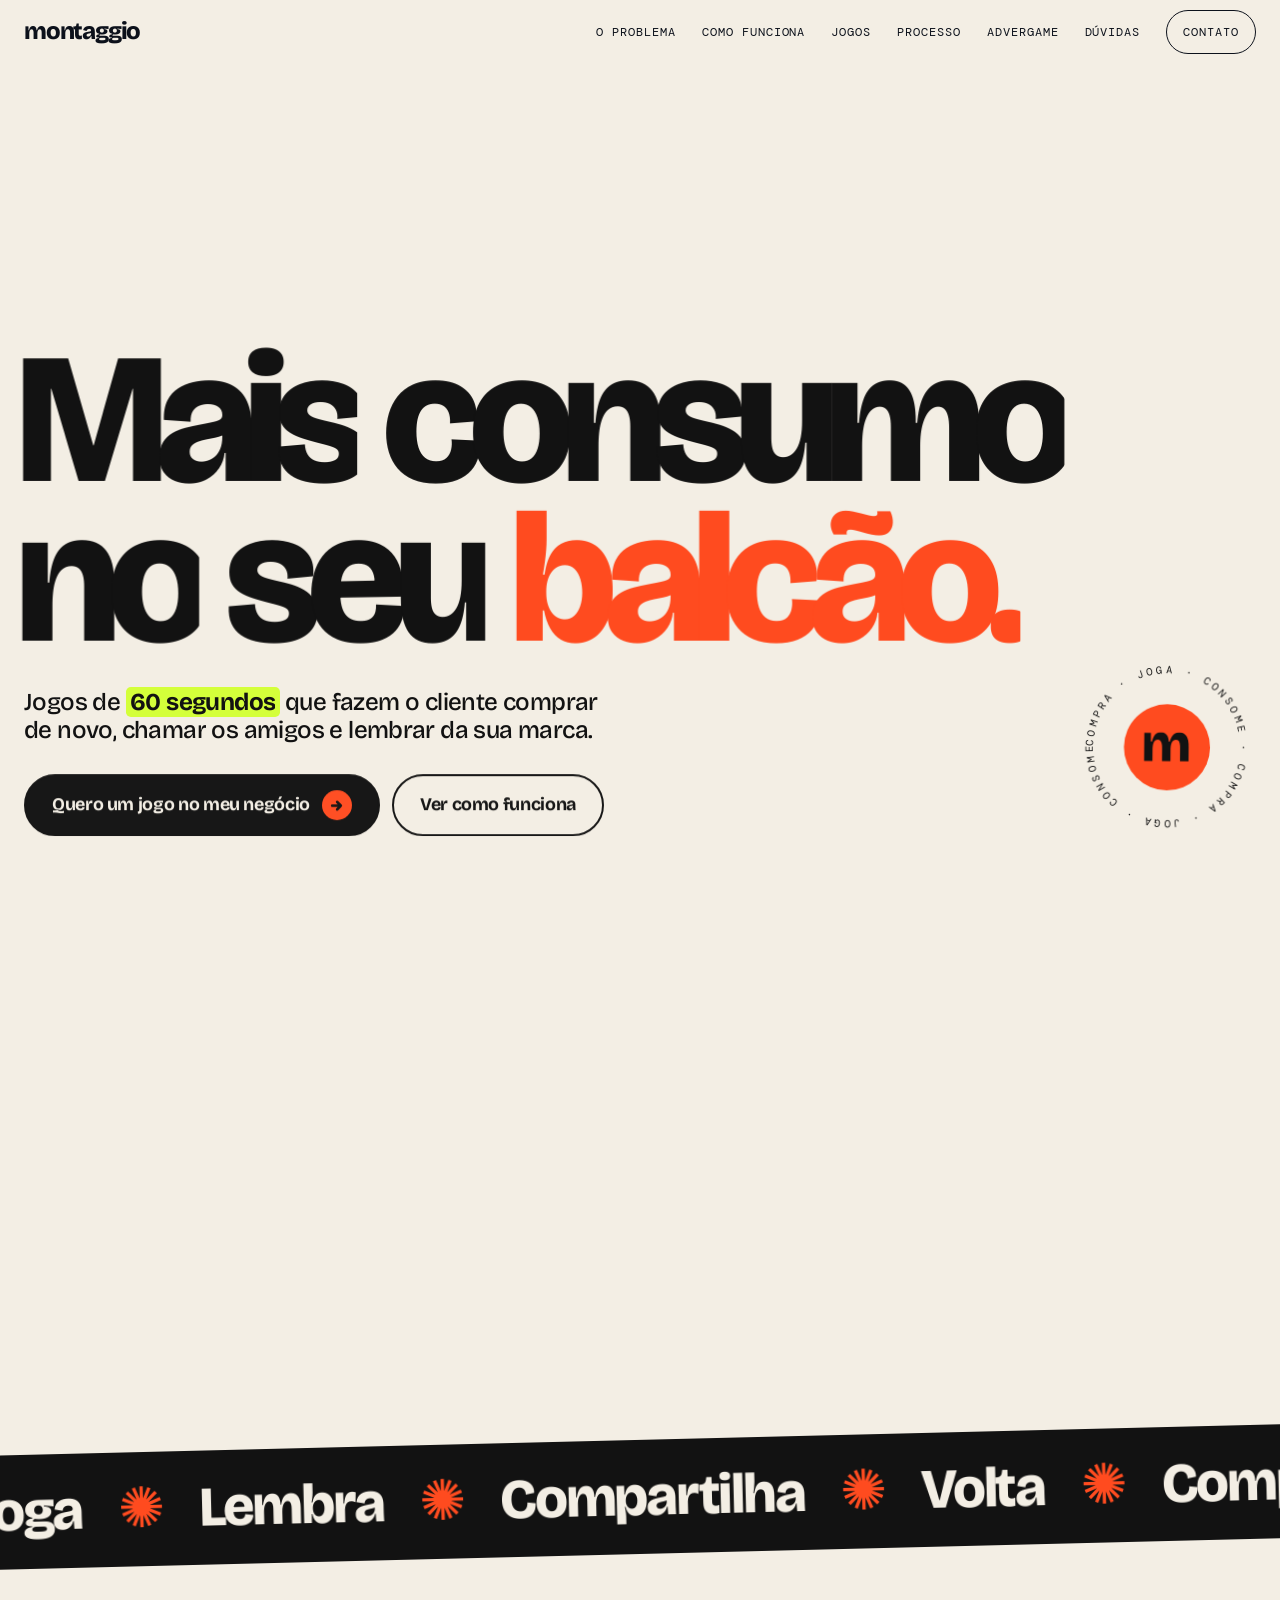
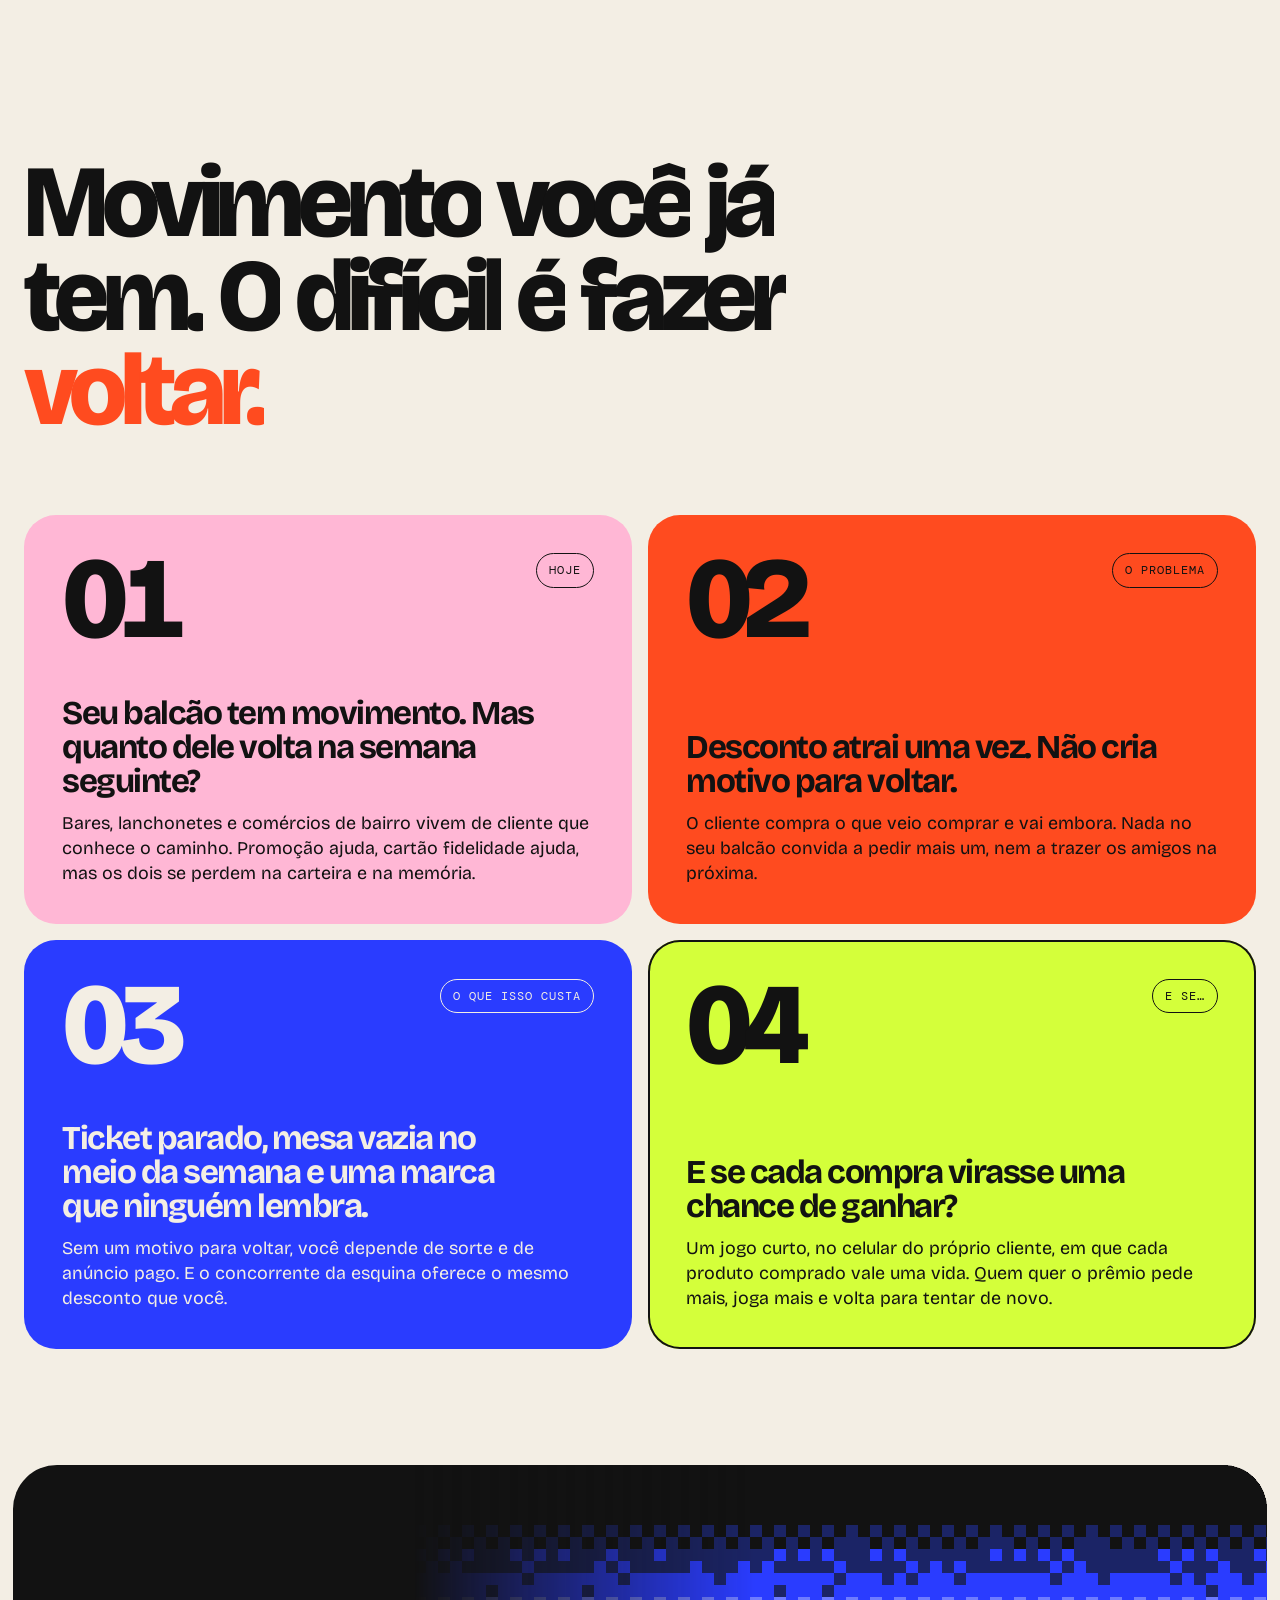
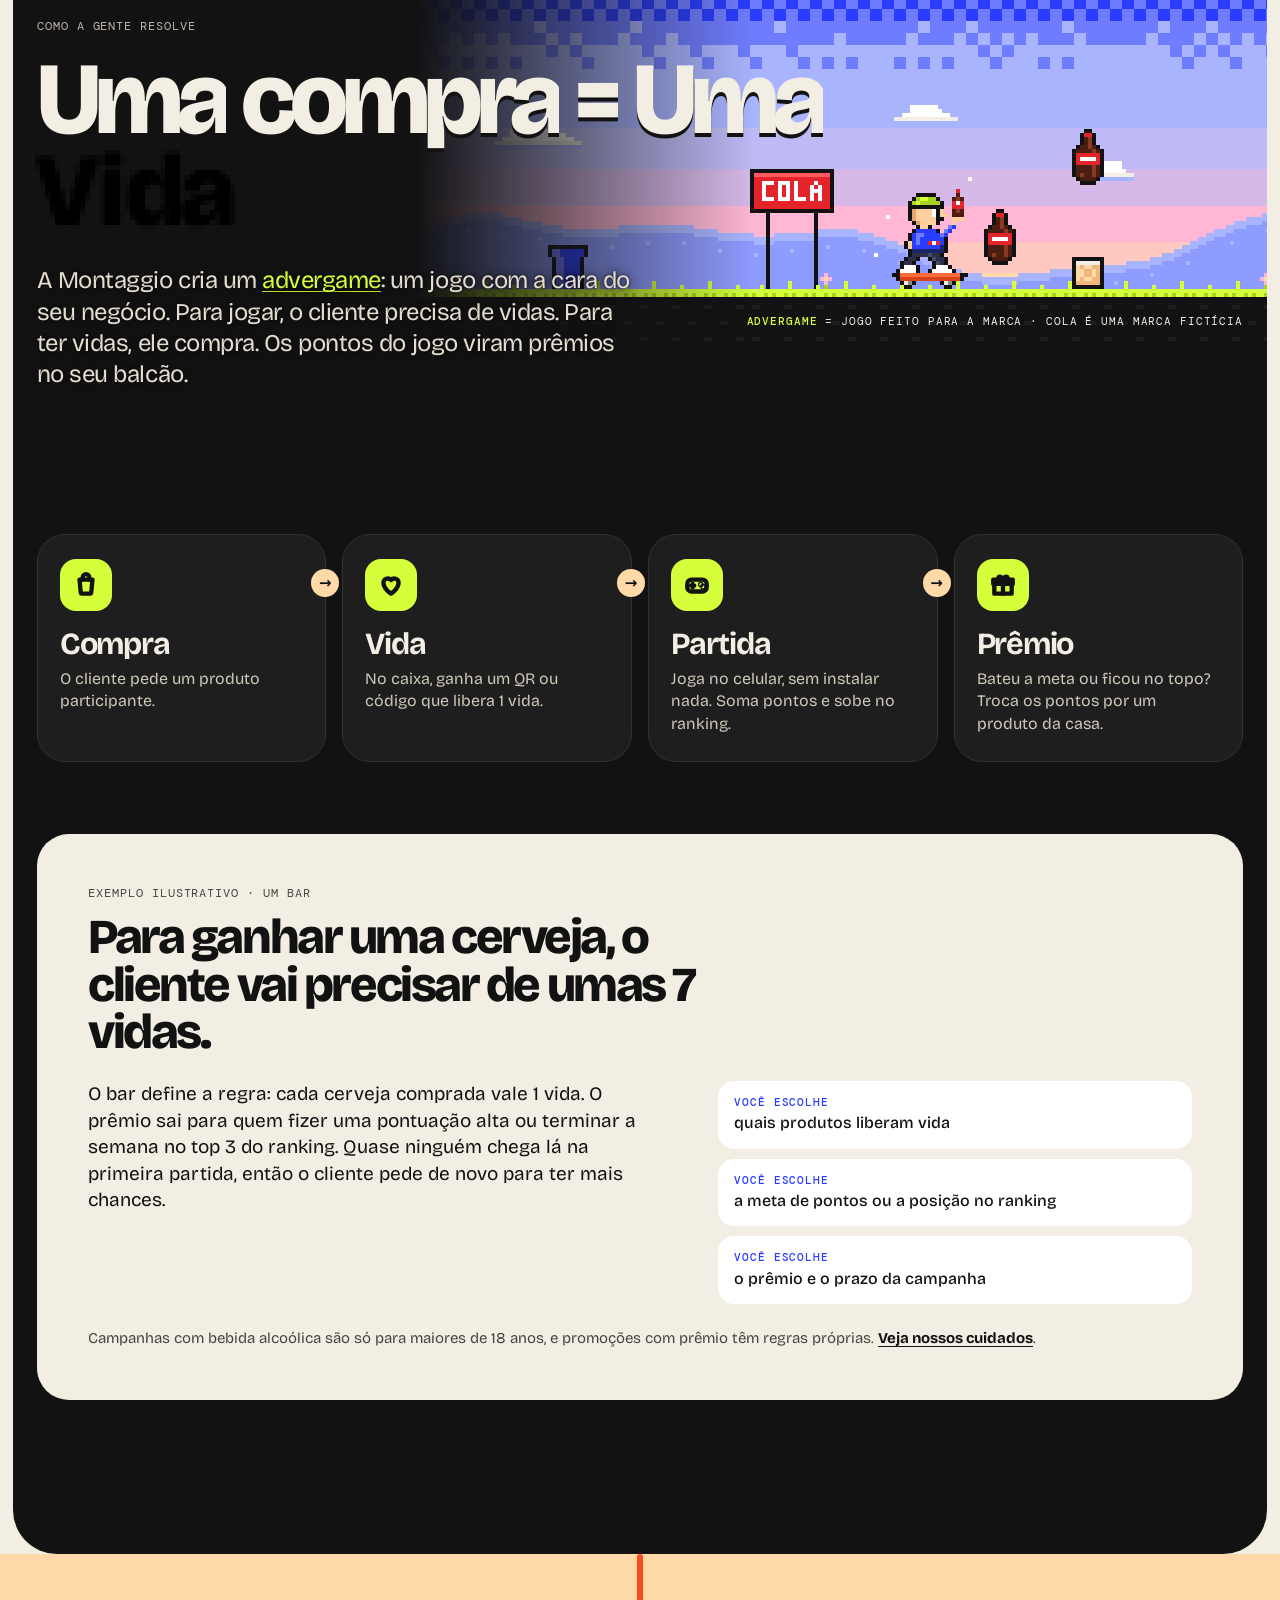
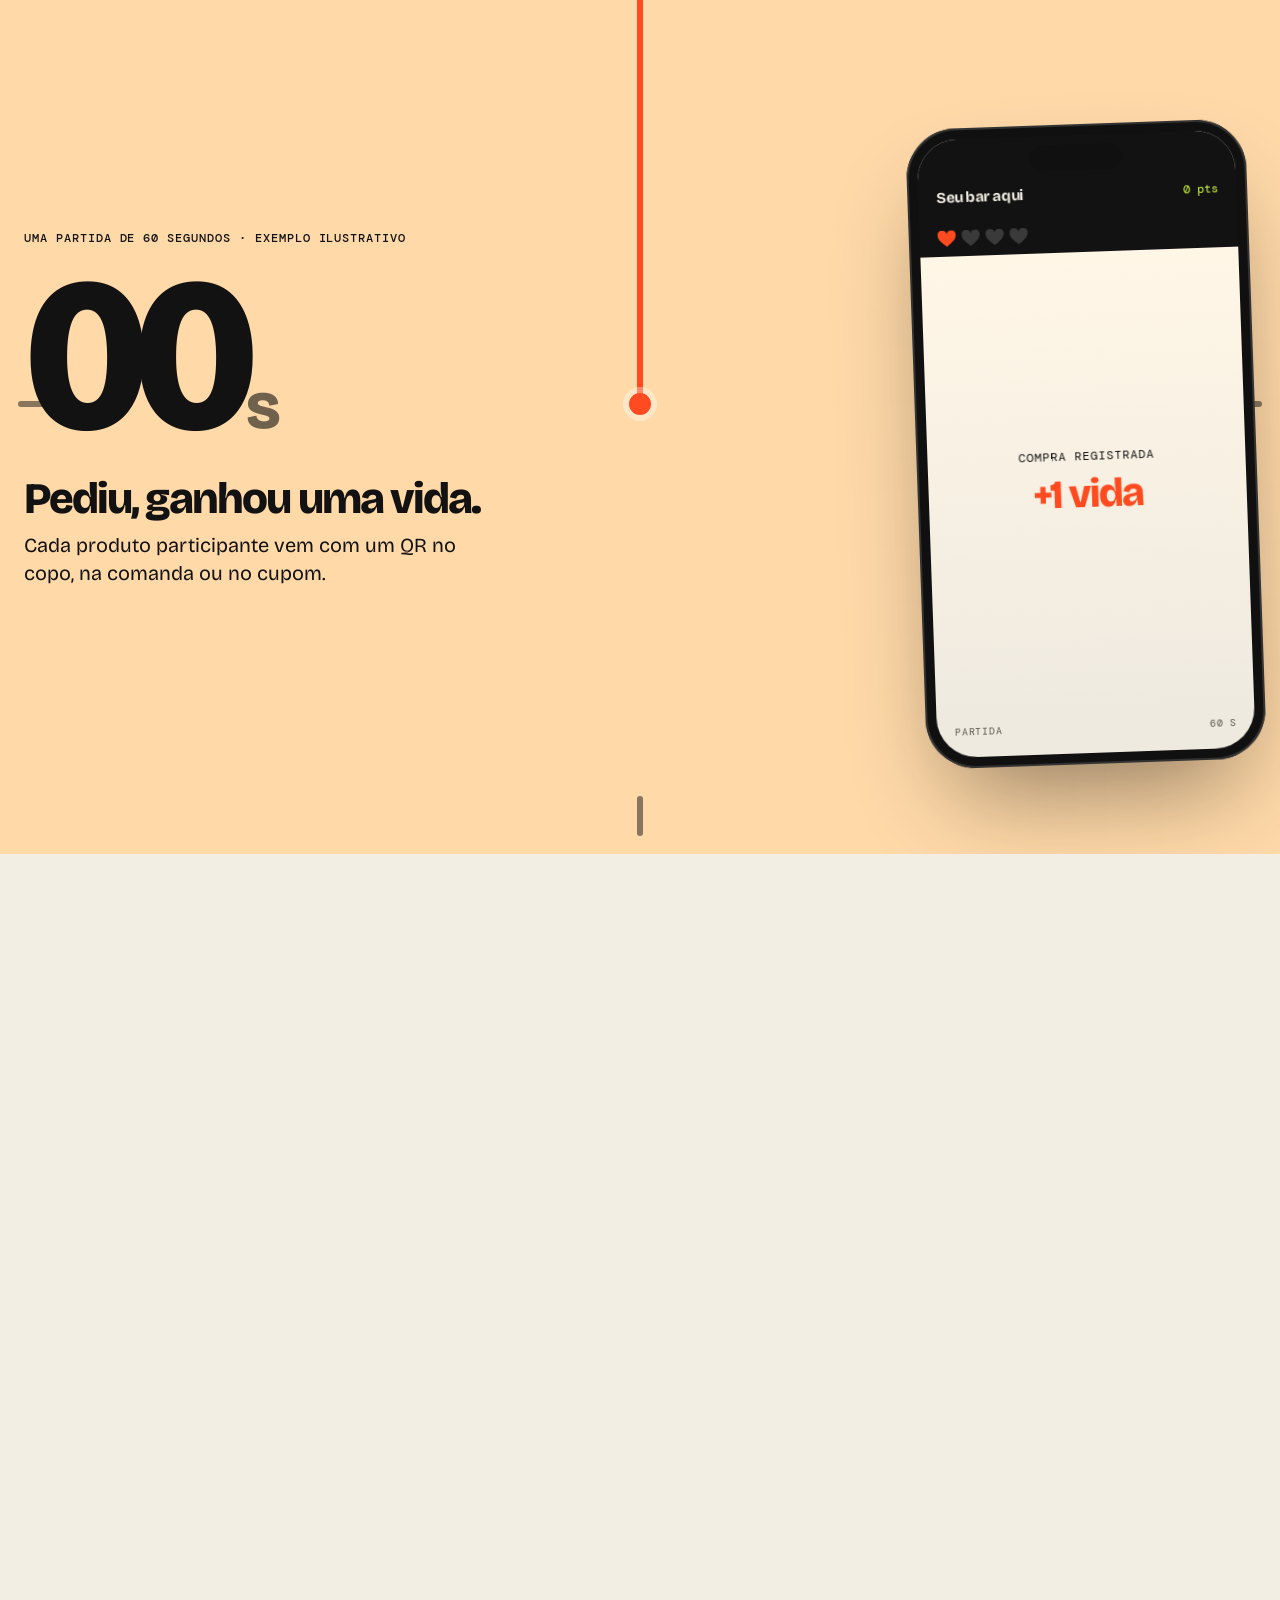
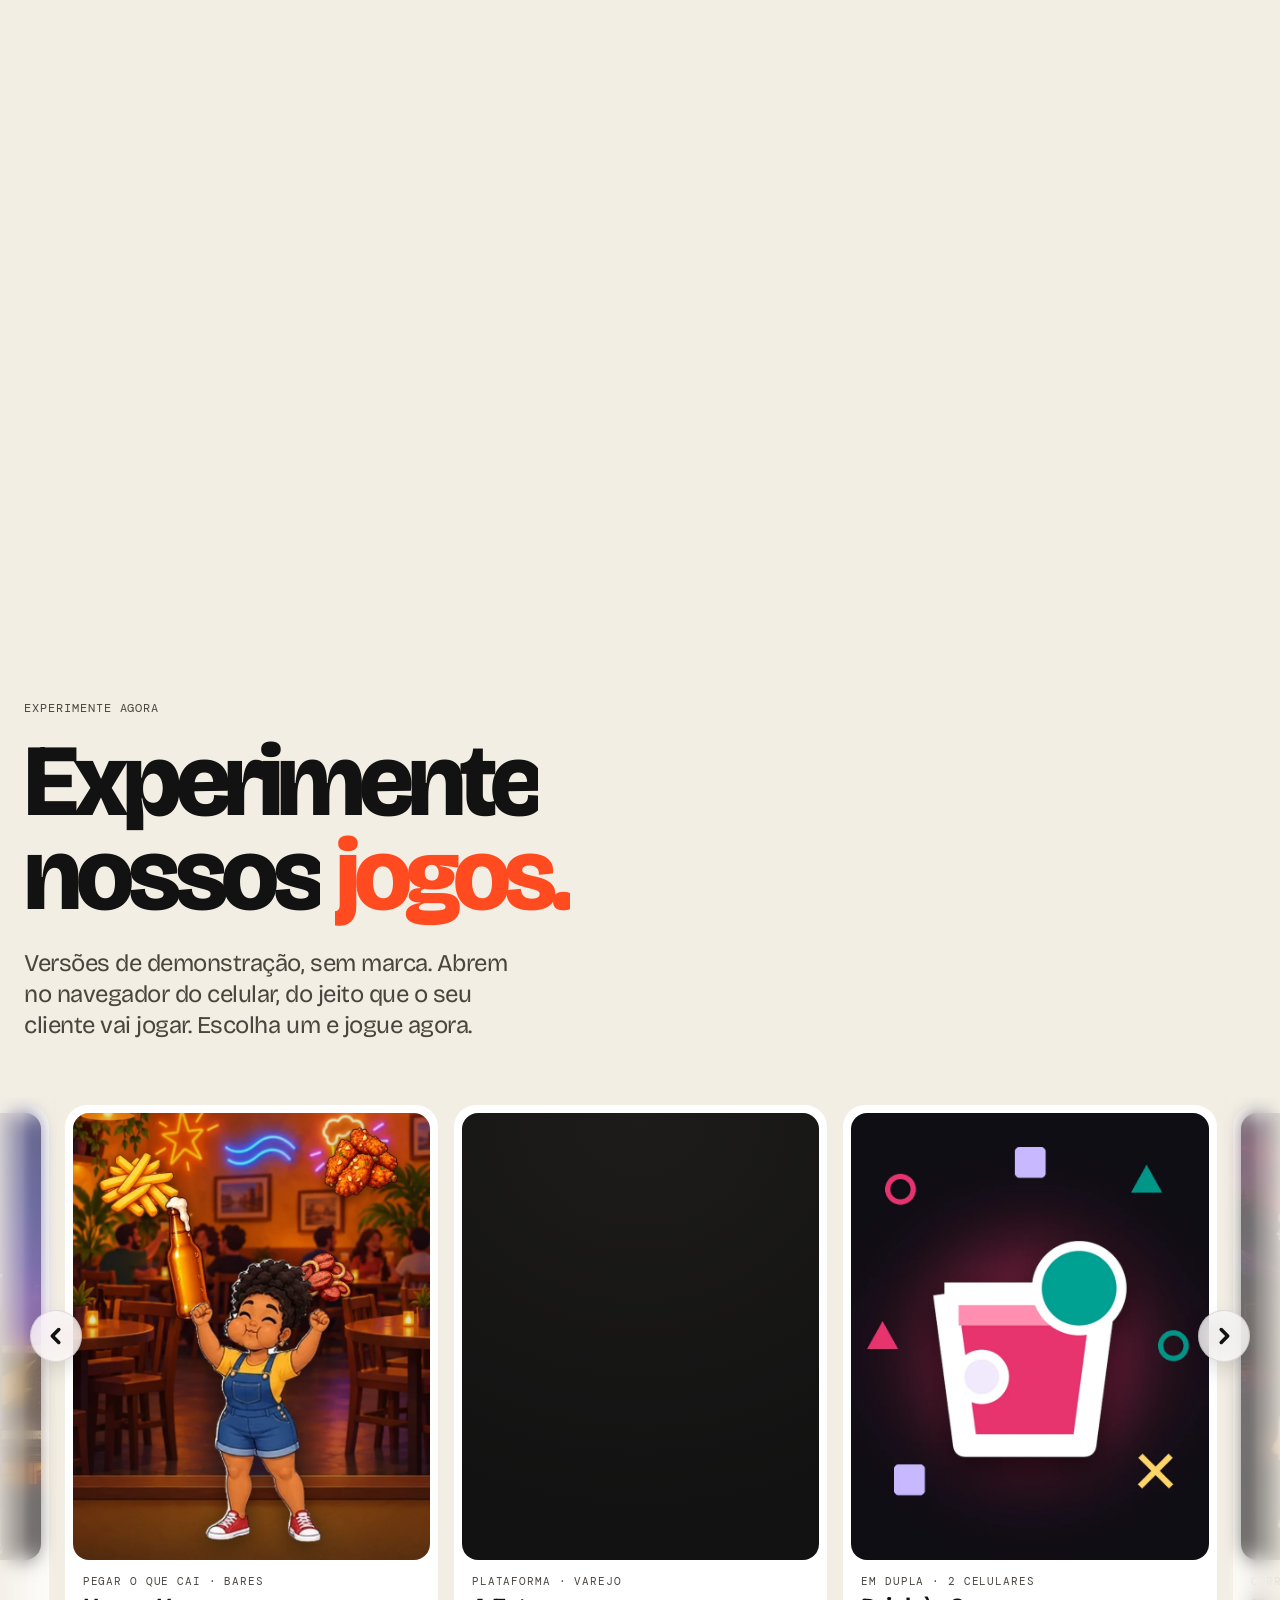
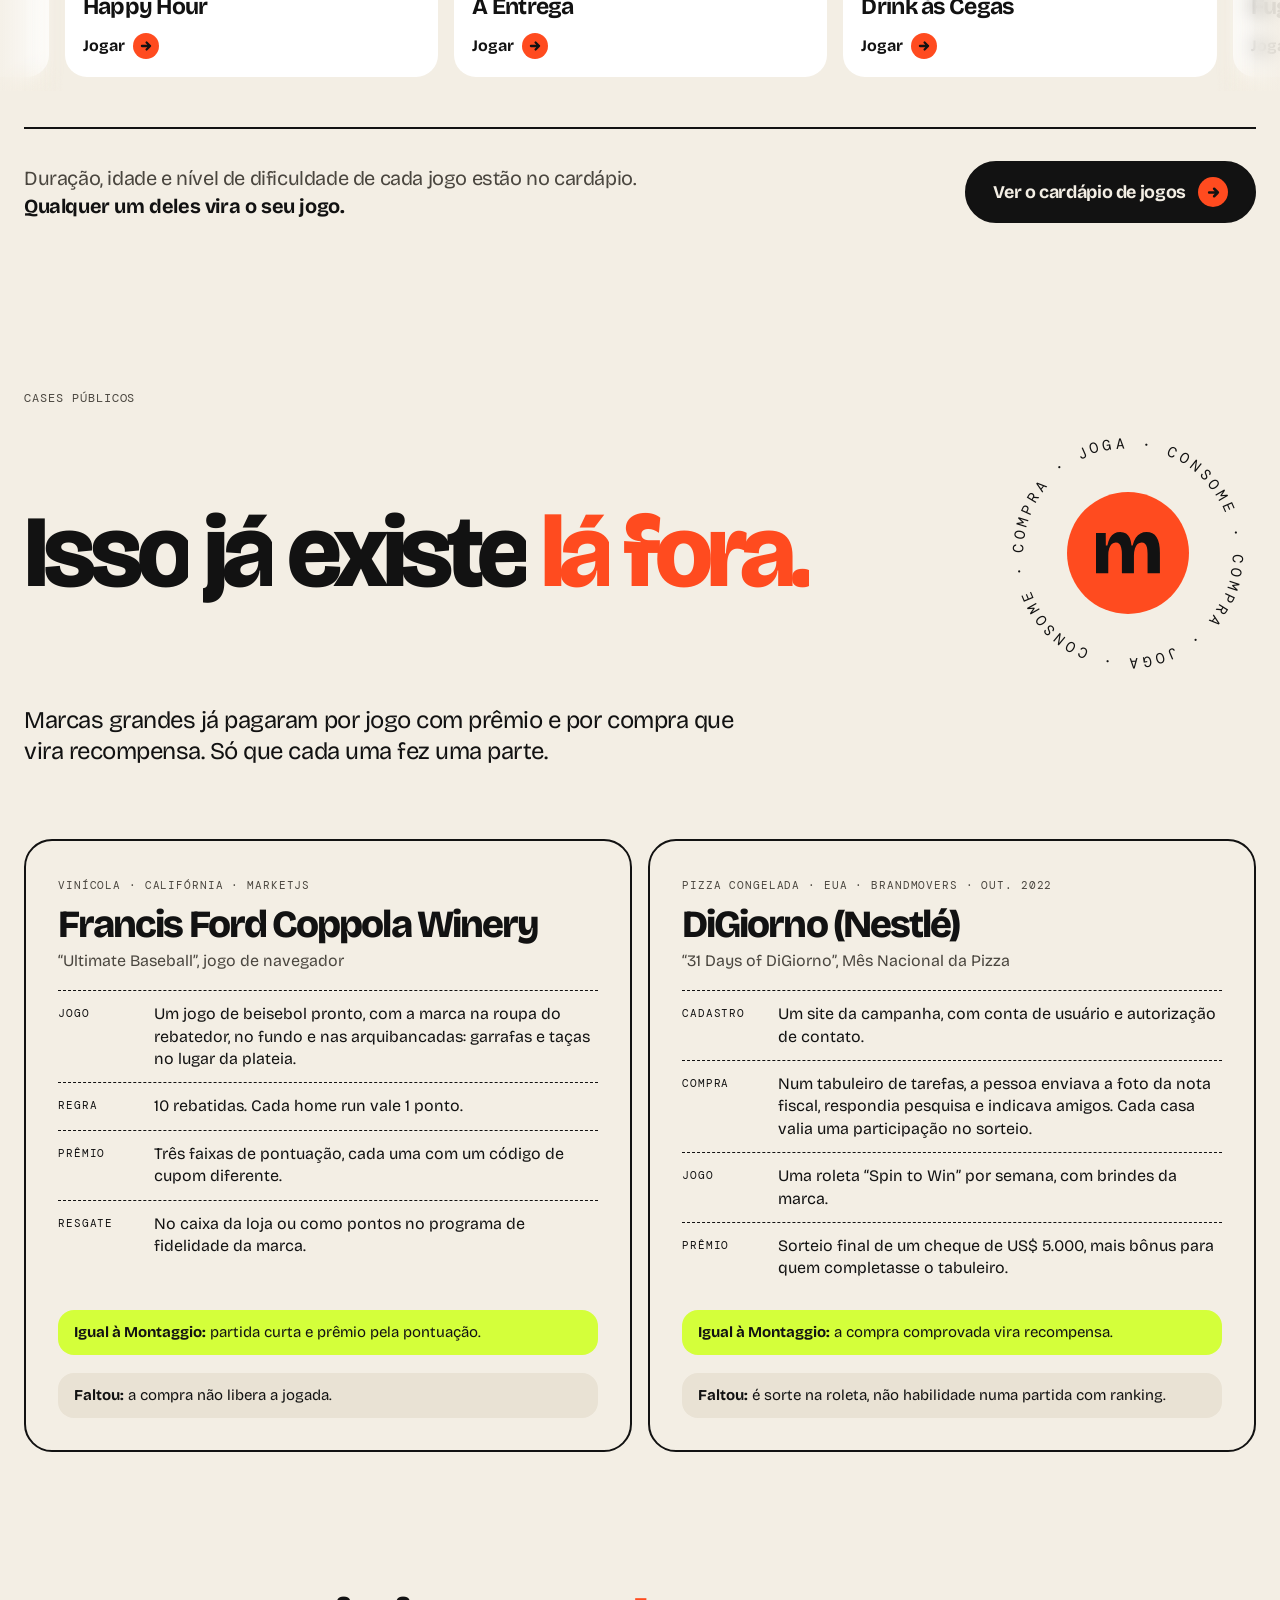
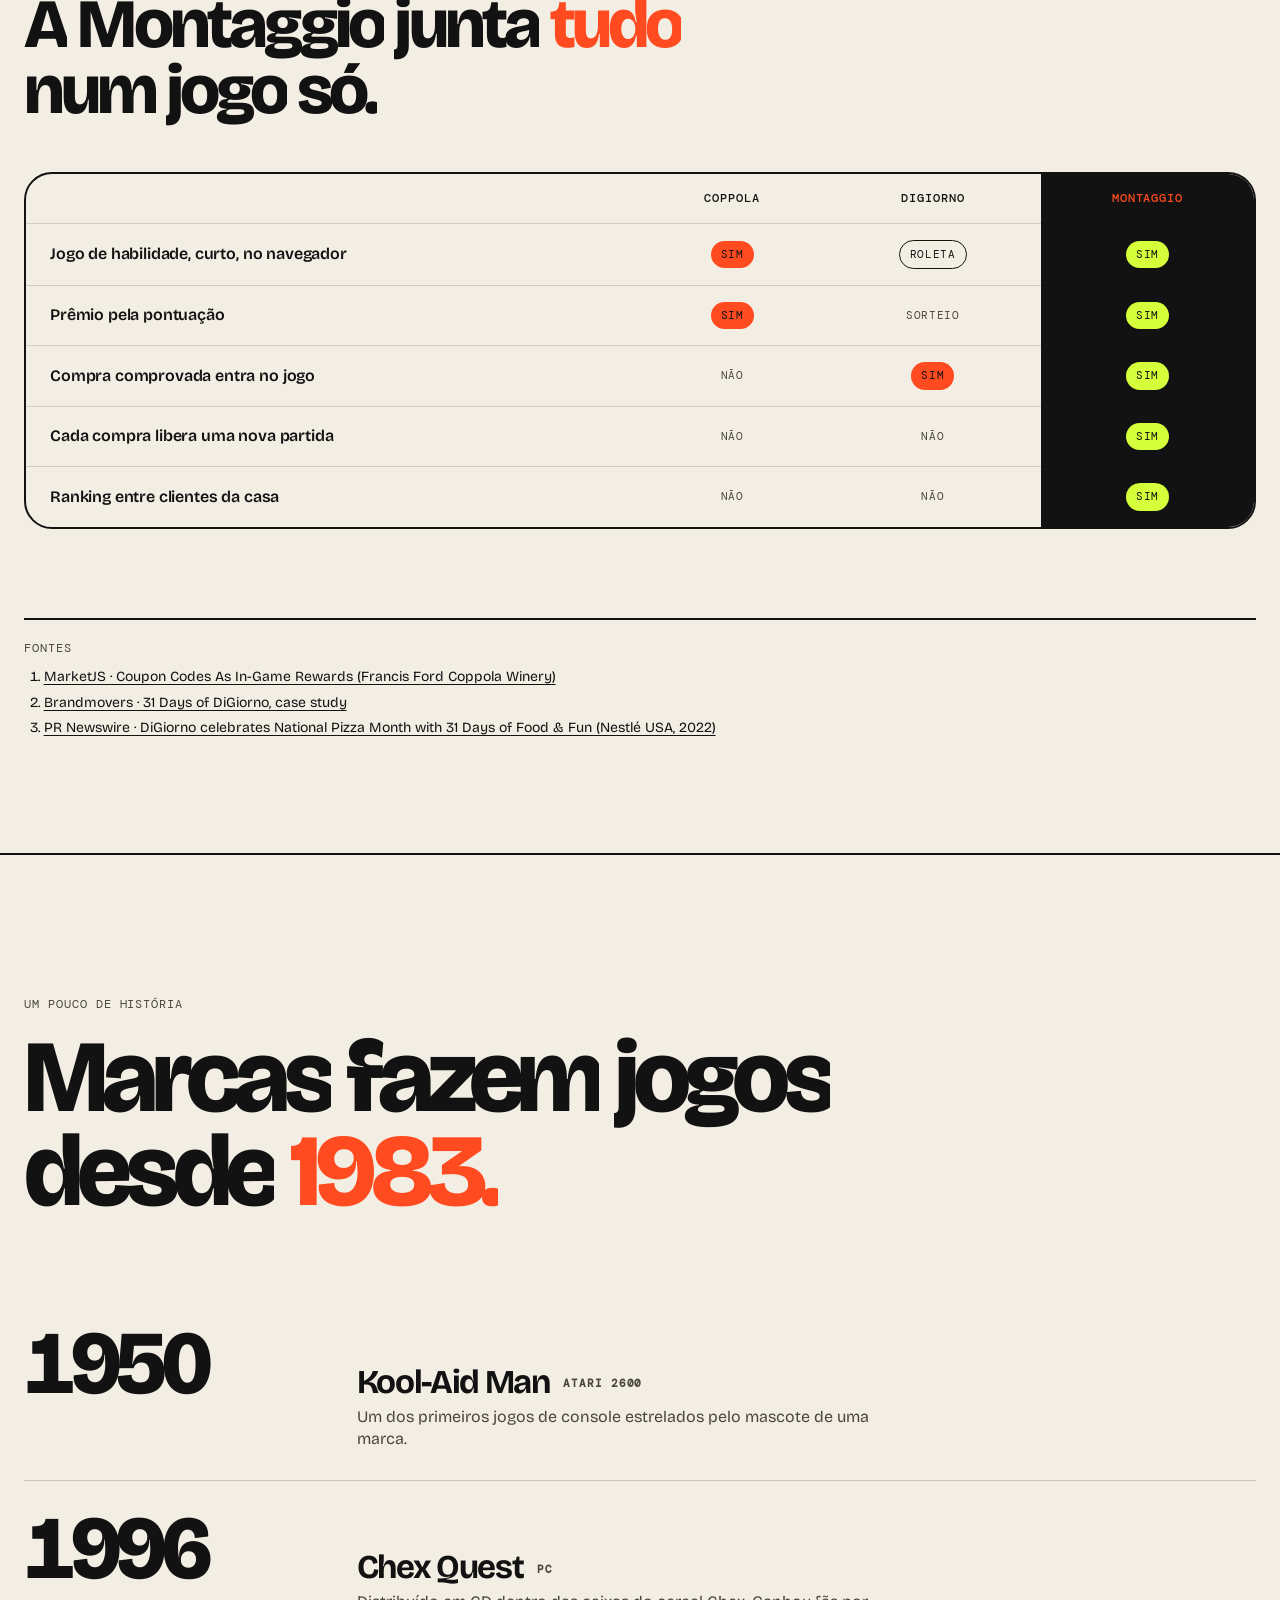
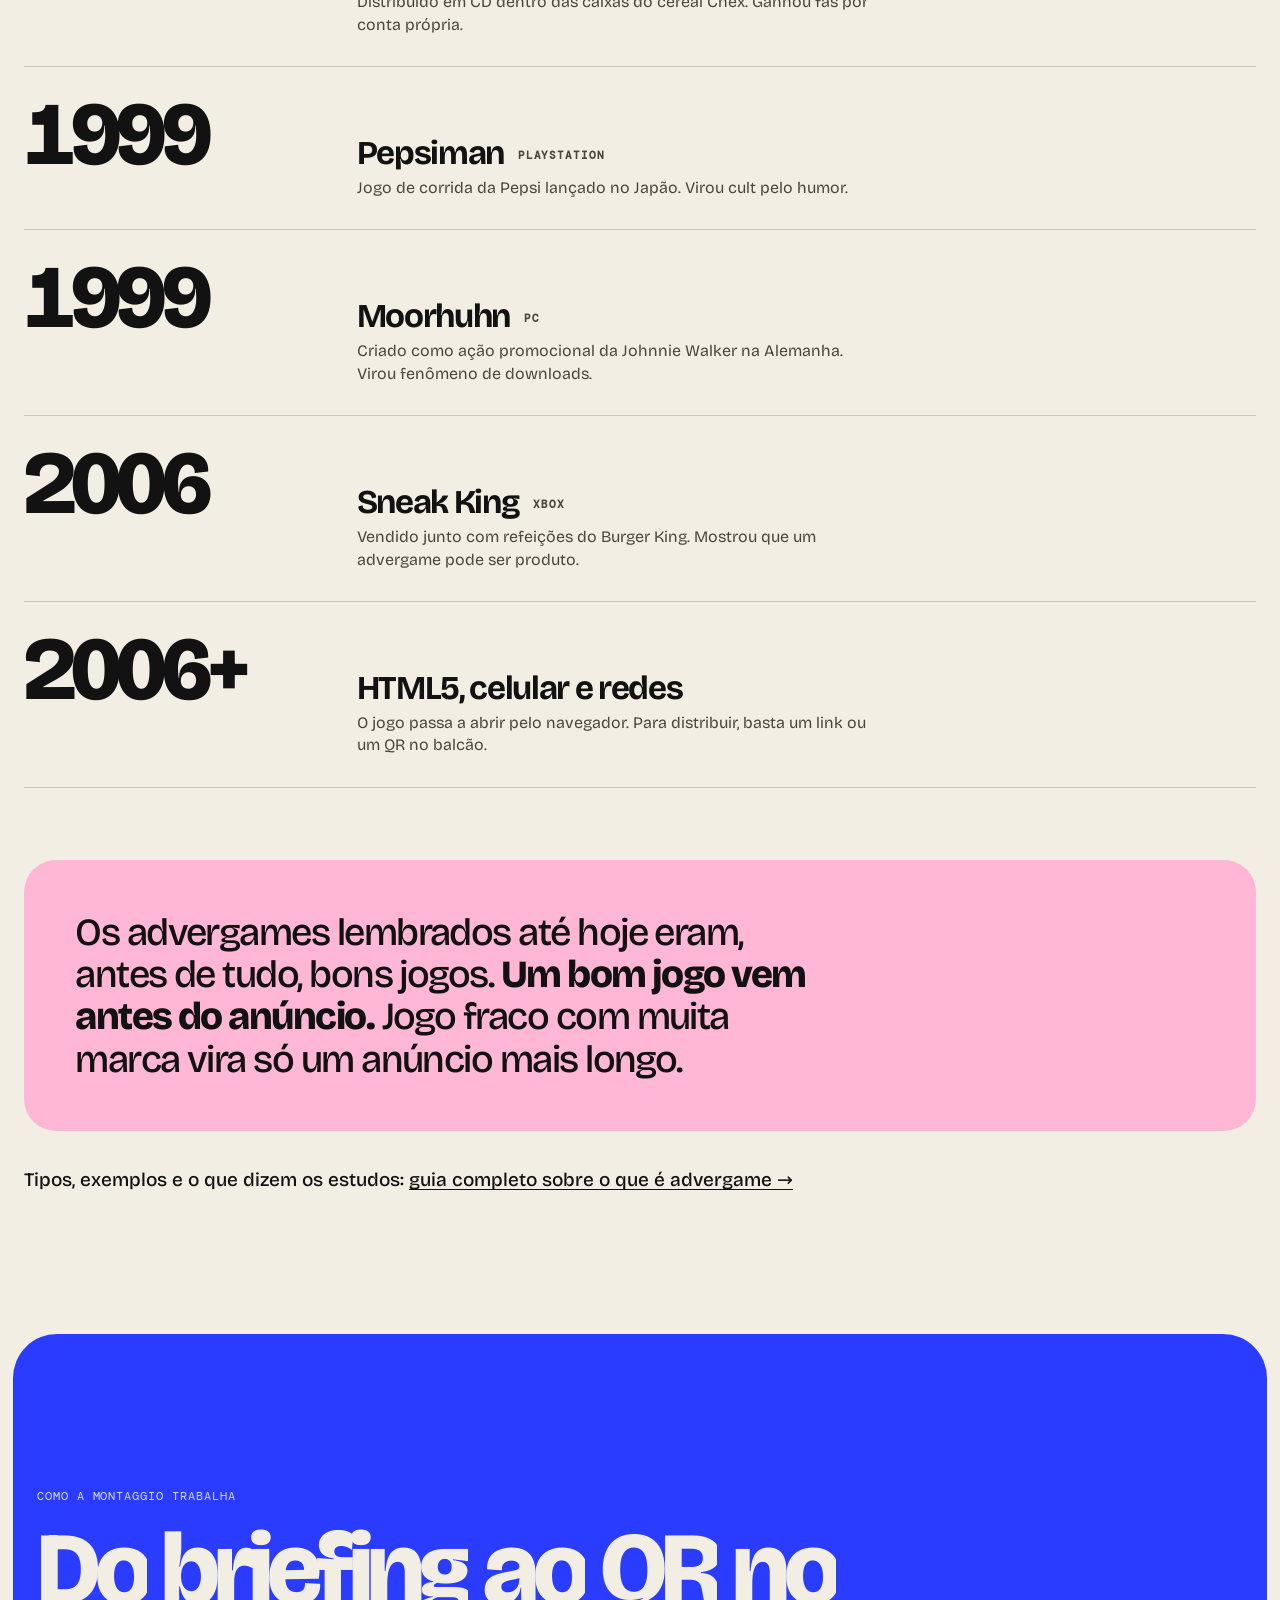
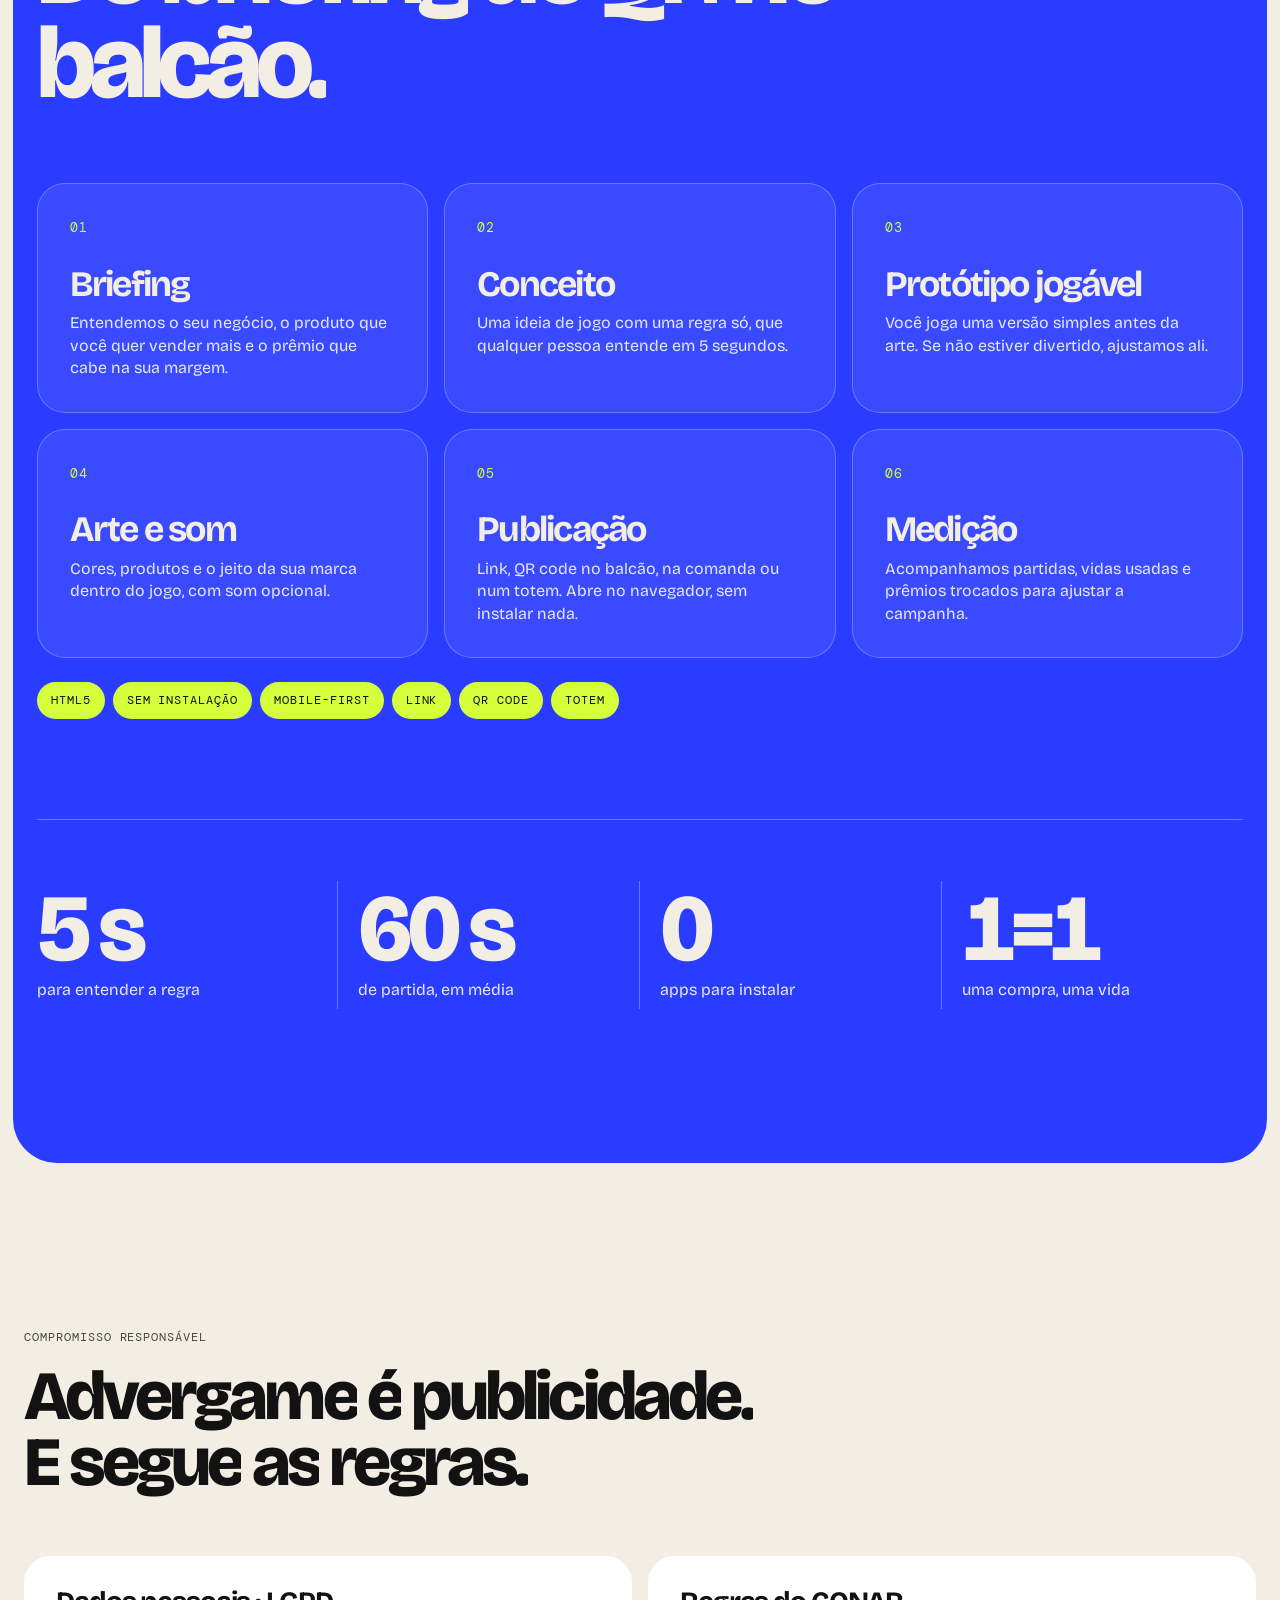
==== commit e1fed31d: "Carrossel infinito, thumbnails dos jogos e ícones com a espessura das letras - Carrossel clona a lis" ====
--- a/index.html
+++ b/index.html
@@ -112,7 +112,7 @@
 <meta http-equiv="Content-Security-Policy" content="default-src 'self'; script-src 'self' 'sha256-Du+OJKJSbdUgz5nrHeWWINvez6XKDDU/tyj/5c2uvwo='; style-src 'self' 'unsafe-inline'; img-src 'self' data:; font-src 'self'; connect-src 'self'; object-src 'none'; base-uri 'self'; form-action 'none'; frame-src 'none'; upgrade-insecure-requests">
 <meta name="referrer" content="strict-origin-when-cross-origin">
 <link rel="preload" href="assets/fonts/bricolage-latin.woff2" as="font" type="font/woff2" crossorigin>
-<link rel="stylesheet" href="style.css?v=20261124b">
+<link rel="stylesheet" href="style.css?v=20261124c">
 <!-- Marca a página como "com JS" antes de pintar, para os reveals não piscarem -->
 <script>document.documentElement.classList.add('js')</script>
 </head>
@@ -338,7 +338,7 @@
 
 <!-- =========================================================
      5b. EXPERIMENTE NOSSOS JOGOS (links para o cardápio)
-     Prints em assets/jogos/ (cópias de portfolio-montaggio/prints/*-1.webp).
+     Thumbnails em assets/jogos/*-thumb.webp (gerados por tools/gerar-thumbs.py, no projeto do cardápio).
      Os jogos e o cardápio ficam em cardapio.tuzihd.com.br.
      ========================================================= -->
 <section class="play" id="jogos" aria-labelledby="play-h">
@@ -350,29 +350,29 @@
     </div>
   </div>
 
-  <!-- Carrossel: 3 jogos por vez (2 no tablet, 1 no celular). Bordas da tela com blur;
-       setas avançam um jogo e dão a volta no fim. Lógica no script.js ("CARROSSEL"). -->
+  <!-- Carrossel infinito: 3 jogos por vez (2 no tablet, 1 no celular). Bordas da tela com blur.
+       O script.js ("CARROSSEL") clona a lista dos dois lados e reposiciona sem o usuário ver. -->
   <div class="pc rv" role="region" aria-roledescription="carrossel" aria-label="Jogos de demonstração">
     <ul class="pc-track" id="pcTrack">
       <li><a class="pg" href="https://cardapio.tuzihd.com.br/jogos/happy-hour/" target="_blank" rel="noopener">
-        <span class="pg-shot pt"><img src="assets/jogos/happy-hour.webp" alt="Happy Hour: tela de abertura com petiscos e canecas" width="480" height="1039" loading="lazy" decoding="async"></span>
-        <span class="pg-body"><span class="mono">Pegar o que cai · Bares</span><b>Happy Hour</b><span class="pg-go">Jogar <i aria-hidden="true">→</i></span></span>
+        <span class="pg-shot"><img src="assets/jogos/happy-hour-thumb.webp" alt="Happy Hour: personagem pegando petiscos que caem no bar" width="800" height="1000" loading="lazy" decoding="async"></span>
+        <span class="pg-body"><span class="mono">Pegar o que cai · Bares</span><b>Happy Hour</b><span class="pg-go">Jogar <i aria-hidden="true"><svg viewBox="0 0 24 24"><path d="M5 12h14M13 6l6 6-6 6"/></svg></i></span></span>
       </a></li>
       <li><a class="pg" href="https://cardapio.tuzihd.com.br/jogos/a-entrega/" target="_blank" rel="noopener">
-        <span class="pg-shot pt"><img src="assets/jogos/a-entrega.webp" alt="A Entrega: personagem no galpão, com barris rolando pelas vigas" width="480" height="1039" loading="lazy" decoding="async"></span>
-        <span class="pg-body"><span class="mono">Plataforma · Varejo</span><b>A Entrega</b><span class="pg-go">Jogar <i aria-hidden="true">→</i></span></span>
+        <span class="pg-shot"><img src="assets/jogos/a-entrega-thumb.webp" alt="A Entrega: personagem pulando no galpão, entre caixas e barris" width="800" height="1000" loading="lazy" decoding="async"></span>
+        <span class="pg-body"><span class="mono">Plataforma · Varejo</span><b>A Entrega</b><span class="pg-go">Jogar <i aria-hidden="true"><svg viewBox="0 0 24 24"><path d="M5 12h14M13 6l6 6-6 6"/></svg></i></span></span>
       </a></li>
       <li><a class="pg" href="https://cardapio.tuzihd.com.br/jogos/drink-as-cegas/" target="_blank" rel="noopener">
-        <span class="pg-shot pt"><img src="assets/jogos/drink-as-cegas.webp" alt="Drink às Cegas: tela do misturador, com a taça e os ícones misteriosos" width="480" height="1039" loading="lazy" decoding="async"></span>
-        <span class="pg-body"><span class="mono">Em dupla · 2 celulares</span><b>Drink às Cegas</b><span class="pg-go">Jogar <i aria-hidden="true">→</i></span></span>
+        <span class="pg-shot"><img src="assets/jogos/drink-as-cegas-thumb.webp" alt="Drink às Cegas: a taça do jogo cercada pelos ícones misteriosos" width="800" height="1000" loading="lazy" decoding="async"></span>
+        <span class="pg-body"><span class="mono">Em dupla · 2 celulares</span><b>Drink às Cegas</b><span class="pg-go">Jogar <i aria-hidden="true"><svg viewBox="0 0 24 24"><path d="M5 12h14M13 6l6 6-6 6"/></svg></i></span></span>
       </a></li>
       <li><a class="pg" href="https://cardapio.tuzihd.com.br/jogos/fuga-do-poser/" target="_blank" rel="noopener">
-        <span class="pg-shot ls"><img src="assets/jogos/fuga-do-poser.webp" alt="Fuga do Poser: herói pulando sobre amplificadores enquanto é perseguido" width="1000" height="462" loading="lazy" decoding="async"></span>
-        <span class="pg-body"><span class="mono">Corrida infinita · Shows</span><b>Fuga do Poser</b><span class="pg-go">Jogar <i aria-hidden="true">→</i></span></span>
+        <span class="pg-shot"><img src="assets/jogos/fuga-do-poser-thumb.webp" alt="Fuga do Poser: herói fugindo do chato nos bastidores do festival" width="800" height="1000" loading="lazy" decoding="async"></span>
+        <span class="pg-body"><span class="mono">Corrida infinita · Shows</span><b>Fuga do Poser</b><span class="pg-go">Jogar <i aria-hidden="true"><svg viewBox="0 0 24 24"><path d="M5 12h14M13 6l6 6-6 6"/></svg></i></span></span>
       </a></li>
       <li><a class="pg" href="https://cardapio.tuzihd.com.br/jogos/busao-do-rock/" target="_blank" rel="noopener">
-        <span class="pg-shot ls"><img src="assets/jogos/busao-do-rock.webp" alt="Busão do Rock: ônibus acelerando na avenida, ao lado de uma loja de discos" width="1000" height="462" loading="lazy" decoding="async"></span>
-        <span class="pg-body"><span class="mono">Direção 3D · Lojas e eventos</span><b>Busão do Rock</b><span class="pg-go">Jogar <i aria-hidden="true">→</i></span></span>
+        <span class="pg-shot"><img src="assets/jogos/busao-do-rock-thumb.webp" alt="Busão do Rock: o ônibus do rock chegando para o show das 19h" width="800" height="1000" loading="lazy" decoding="async"></span>
+        <span class="pg-body"><span class="mono">Direção 3D · Lojas e eventos</span><b>Busão do Rock</b><span class="pg-go">Jogar <i aria-hidden="true"><svg viewBox="0 0 24 24"><path d="M5 12h14M13 6l6 6-6 6"/></svg></i></span></span>
       </a></li>
     </ul>
     <button class="pc-arrow prev" type="button" aria-controls="pcTrack" aria-label="Jogo anterior"><svg viewBox="0 0 24 24" aria-hidden="true"><path d="M15 5l-7 7 7 7"/></svg></button>
@@ -588,6 +588,6 @@
   </div>
 </footer>
 
-<script src="script.js?v=20261124b" defer></script>
+<script src="script.js?v=20261124c" defer></script>
 </body>
 </html>
--- a/style.css
+++ b/style.css
@@ -57,6 +57,12 @@
    Pílulas (99px) e círculos (50%) ficam redondos. Sem suporte: canto redondo normal. */
 :root{--sq:1;--cs:round}
 @supports (corner-shape:squircle){:root{--sq:1.6;--cs:squircle}}
+/* Ícones de traço com a mesma espessura das letras ao lado.
+   Haste do "l" da Bricolage Grotesque por peso, medida no arquivo da fonte (em = tamanho do texto).
+   Cada ícone usa o --stem-<peso> do texto que acompanha; o "em" se resolve no font-size do ícone,
+   então o font-size do contêiner do ícone = tamanho desse texto. non-scaling-stroke faz o traço
+   valer em pixels de tela, independente do viewBox. */
+:root{--stem-400:.091em;--stem-500:.108em;--stem-600:.124em;--stem-700:.141em;--stem-800:.158em}
 
 /* ---------- 1. BASE E ACESSIBILIDADE ---------- */
 *{box-sizing:border-box;margin:0;padding:0}
@@ -104,7 +110,8 @@
 .btn{display:inline-flex;align-items:center;justify-content:center;gap:12px;min-height:56px;background:var(--ink);color:var(--paper);border:2px solid var(--ink);border-radius:99px;padding:14px 26px;font-weight:700;font-size:clamp(16px,1.4vw,18px);letter-spacing:-.02em;transition:transform 160ms var(--ease-out),background-color 200ms ease,color 200ms ease,border-color 200ms ease;user-select:none}
 .btn:active{transform:scale(.97)}
 .btn .arr{flex:none;display:grid;place-items:center;width:30px;height:30px;border-radius:50%;background:var(--orange);color:var(--ink);transition:transform 250ms var(--ease-out),background-color 200ms ease,color 200ms ease}
-.btn .arr svg{width:15px;height:15px;stroke:currentColor;fill:none;stroke-width:2.6;stroke-linecap:round;stroke-linejoin:round}
+.btn .arr svg{width:15px;height:15px;fill:none;stroke:currentColor;stroke-width:var(--stem-700);stroke-linecap:round;stroke-linejoin:round}
+.btn .arr svg *{vector-effect:non-scaling-stroke}
 .btn.out{background:transparent;color:var(--ink)}
 @media (max-width:400px){.btn{font-size:15px;padding:12px 18px;gap:10px}}
 @media (hover:hover) and (pointer:fine){
@@ -187,8 +194,9 @@
 .flow{display:grid;grid-template-columns:repeat(4,1fr);gap:16px;margin-top:clamp(40px,6vw,72px);counter-reset:f}
 .flow-i{position:relative;background:#1e1e1e;border:1.5px solid #333;border-radius:calc(28px*var(--sq));corner-shape:var(--cs);padding:24px 22px 26px;display:flex;flex-direction:column;gap:8px}
 .flow-i:not(:last-child)::after{content:"→";position:absolute;right:-14px;top:34px;z-index:2;width:28px;height:28px;border-radius:50%;background:var(--peach);color:var(--ink);display:grid;place-items:center;font-weight:800;font-size:15px}
-.flow-ic{width:52px;height:52px;border-radius:calc(16px*var(--sq));corner-shape:var(--cs);background:var(--lime);color:var(--ink);display:grid;place-items:center;margin-bottom:10px}
-.flow-ic svg{width:26px;height:26px;fill:none;stroke:currentColor;stroke-width:2;stroke-linecap:round;stroke-linejoin:round}
+.flow-ic{font-size:clamp(24px,2.4vw,32px);width:52px;height:52px;border-radius:calc(16px*var(--sq));corner-shape:var(--cs);background:var(--lime);color:var(--ink);display:grid;place-items:center;margin-bottom:10px}
+.flow-ic svg{width:26px;height:26px;fill:none;stroke:currentColor;stroke-width:var(--stem-700);stroke-linecap:round;stroke-linejoin:round}
+.flow-ic svg *{vector-effect:non-scaling-stroke}
 .flow-i b{font-size:clamp(24px,2.4vw,32px);letter-spacing:-.04em;line-height:1}
 .flow-i span:last-child{color:#cfc8ba;font-size:16px}
 @media (max-width:900px){
@@ -334,7 +342,9 @@
   display:grid;place-items:center;border:1px solid rgba(18,18,18,.1);border-radius:50%;cursor:pointer;color:var(--ink);
   background:rgba(255,255,255,.72);-webkit-backdrop-filter:blur(16px) saturate(180%);backdrop-filter:blur(16px) saturate(180%);
   box-shadow:0 10px 30px -12px rgba(18,18,18,.45);transition:transform 160ms var(--ease-out),background-color 200ms ease,color 200ms ease}
-.pc-arrow svg{width:22px;height:22px;fill:none;stroke:currentColor;stroke-width:2.4;stroke-linecap:round;stroke-linejoin:round}
+.pc-arrow{font-size:clamp(20px,1.8vw,24px)}
+.pc-arrow svg{width:22px;height:22px;fill:none;stroke:currentColor;stroke-width:var(--stem-800);stroke-linecap:round;stroke-linejoin:round}
+.pc-arrow svg *{vector-effect:non-scaling-stroke}
 .pc-arrow.prev{left:calc(var(--m) - var(--s)/2 - var(--gap)/2)}
 .pc-arrow.next{right:calc(var(--m) - var(--s)/2 - var(--gap)/2)}
 .pc-arrow:active{transform:scale(.94)}
@@ -343,14 +353,14 @@
 .pg{display:flex;flex-direction:column;height:100%;background:#fff;border-radius:calc(22px*var(--sq));corner-shape:var(--cs);padding:8px;transition:transform 160ms var(--ease-out)}
 .pg:active{transform:scale(.98)}
 .pg-shot{display:grid;place-items:center;aspect-ratio:4/5;border-radius:calc(16px*var(--sq));corner-shape:var(--cs);background:radial-gradient(120% 90% at 50% 0%,#1d1c1a,var(--ink));overflow:hidden}
-.pg-shot img{border-radius:calc(10px*var(--sq));corner-shape:var(--cs);box-shadow:0 0 0 4px #000,0 0 0 5.5px #3a3833;object-fit:cover}
-.pg-shot.pt img{width:49.7%;height:auto;aspect-ratio:390/844}  /* = 86% da altura do palco 4:5 */
-.pg-shot.ls img{width:86%;height:auto;aspect-ratio:844/390}
+.pg-shot img{width:100%;height:100%;object-fit:cover}
 .pg-body{display:flex;flex-direction:column;gap:6px;padding:14px 10px 10px;flex:1}
 .pg-body .mono{color:var(--muted);font-size:11px}
 .pg-body b{font-size:clamp(20px,1.8vw,24px);letter-spacing:-.03em;line-height:1.05;transition:color 200ms ease}
 .pg-go{margin-top:auto;padding-top:8px;font-weight:700;display:inline-flex;align-items:center;gap:8px}
-.pg-go i{font-style:normal;display:grid;place-items:center;width:26px;height:26px;border-radius:50%;background:var(--orange);color:var(--ink);font-size:14px;transition:transform 250ms var(--ease-out)}
+.pg-go i{display:grid;place-items:center;width:26px;height:26px;border-radius:50%;background:var(--orange);color:var(--ink);transition:transform 250ms var(--ease-out)}
+.pg-go svg{width:14px;height:14px;fill:none;stroke:currentColor;stroke-width:var(--stem-700);stroke-linecap:round;stroke-linejoin:round}
+.pg-go svg *{vector-effect:non-scaling-stroke}
 .play-cta{display:flex;align-items:center;justify-content:space-between;flex-wrap:wrap;gap:20px 32px;margin-top:clamp(20px,3vw,36px);padding-top:clamp(24px,3vw,32px);border-top:2px solid var(--ink)}
 .play-cta p{font-size:clamp(17px,1.6vw,20px);letter-spacing:-.02em;max-width:52ch;color:var(--muted)}
 .play-cta p b{color:var(--ink)}
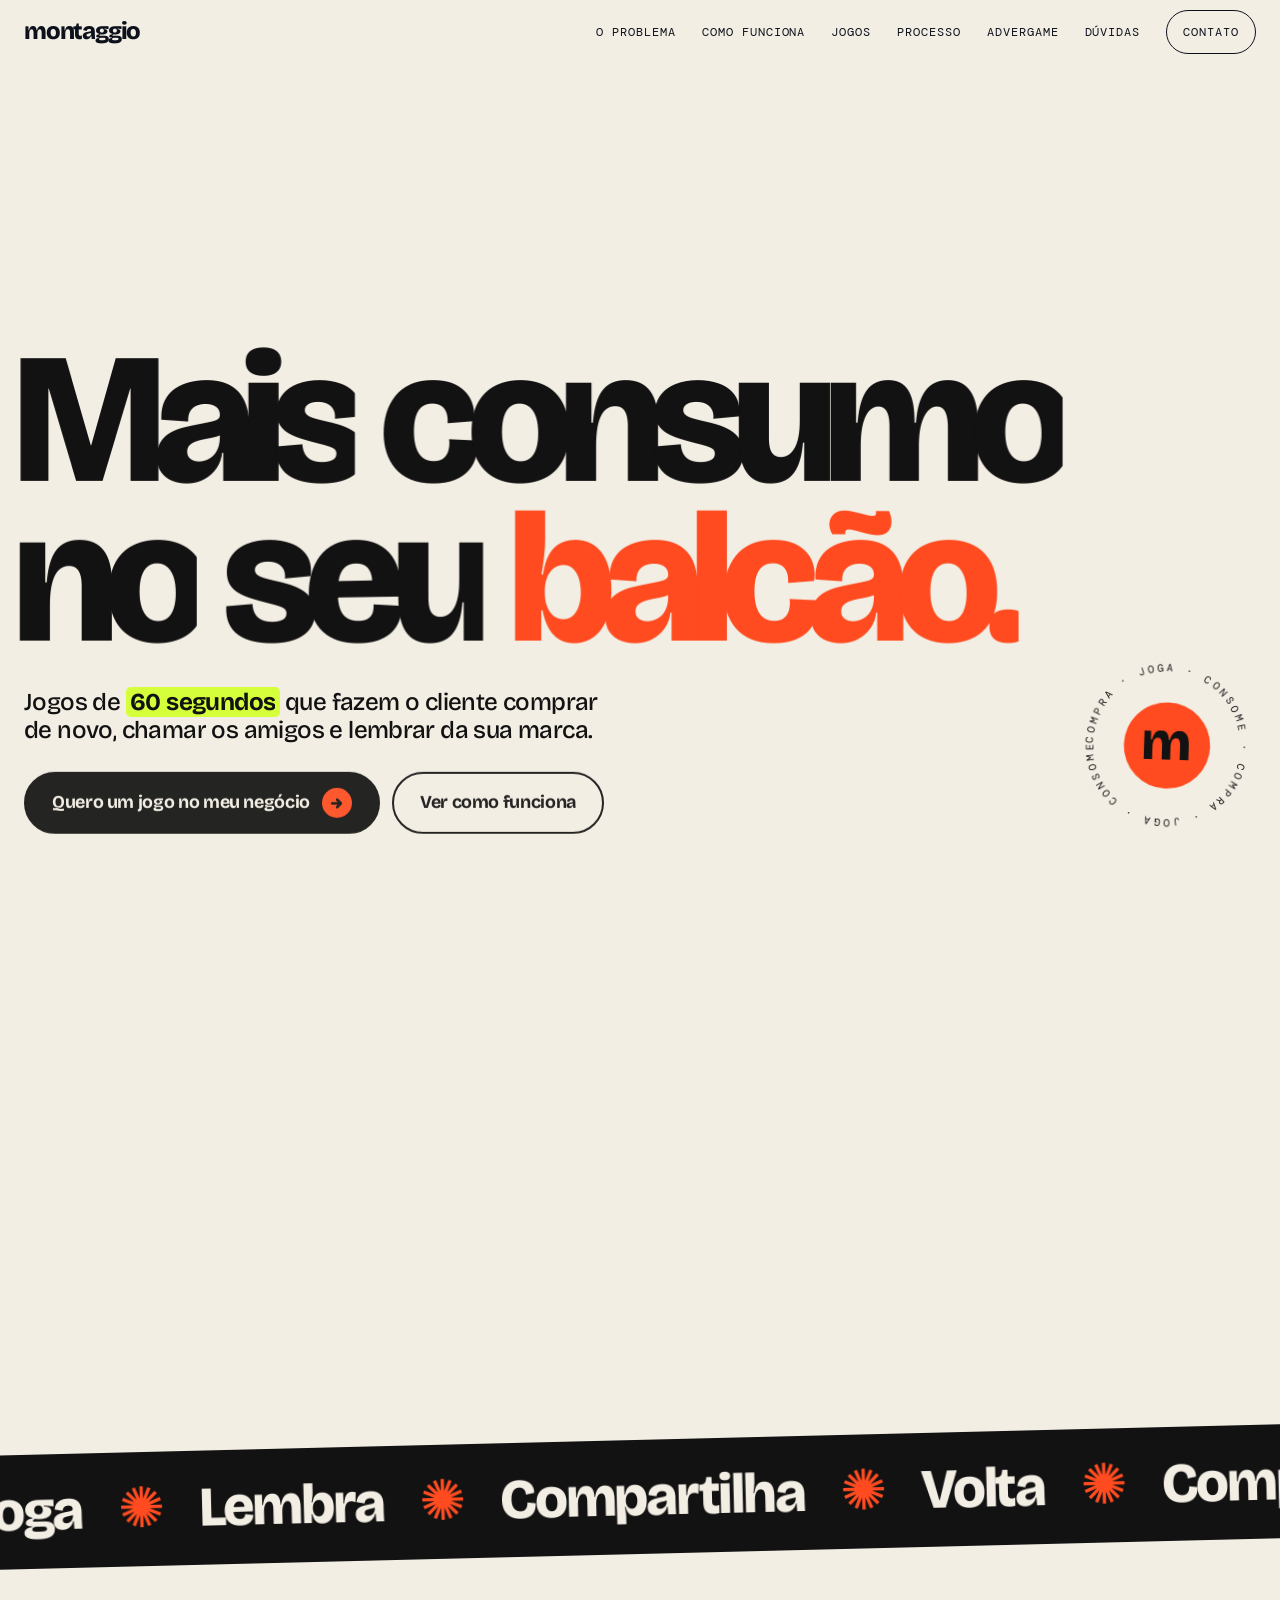
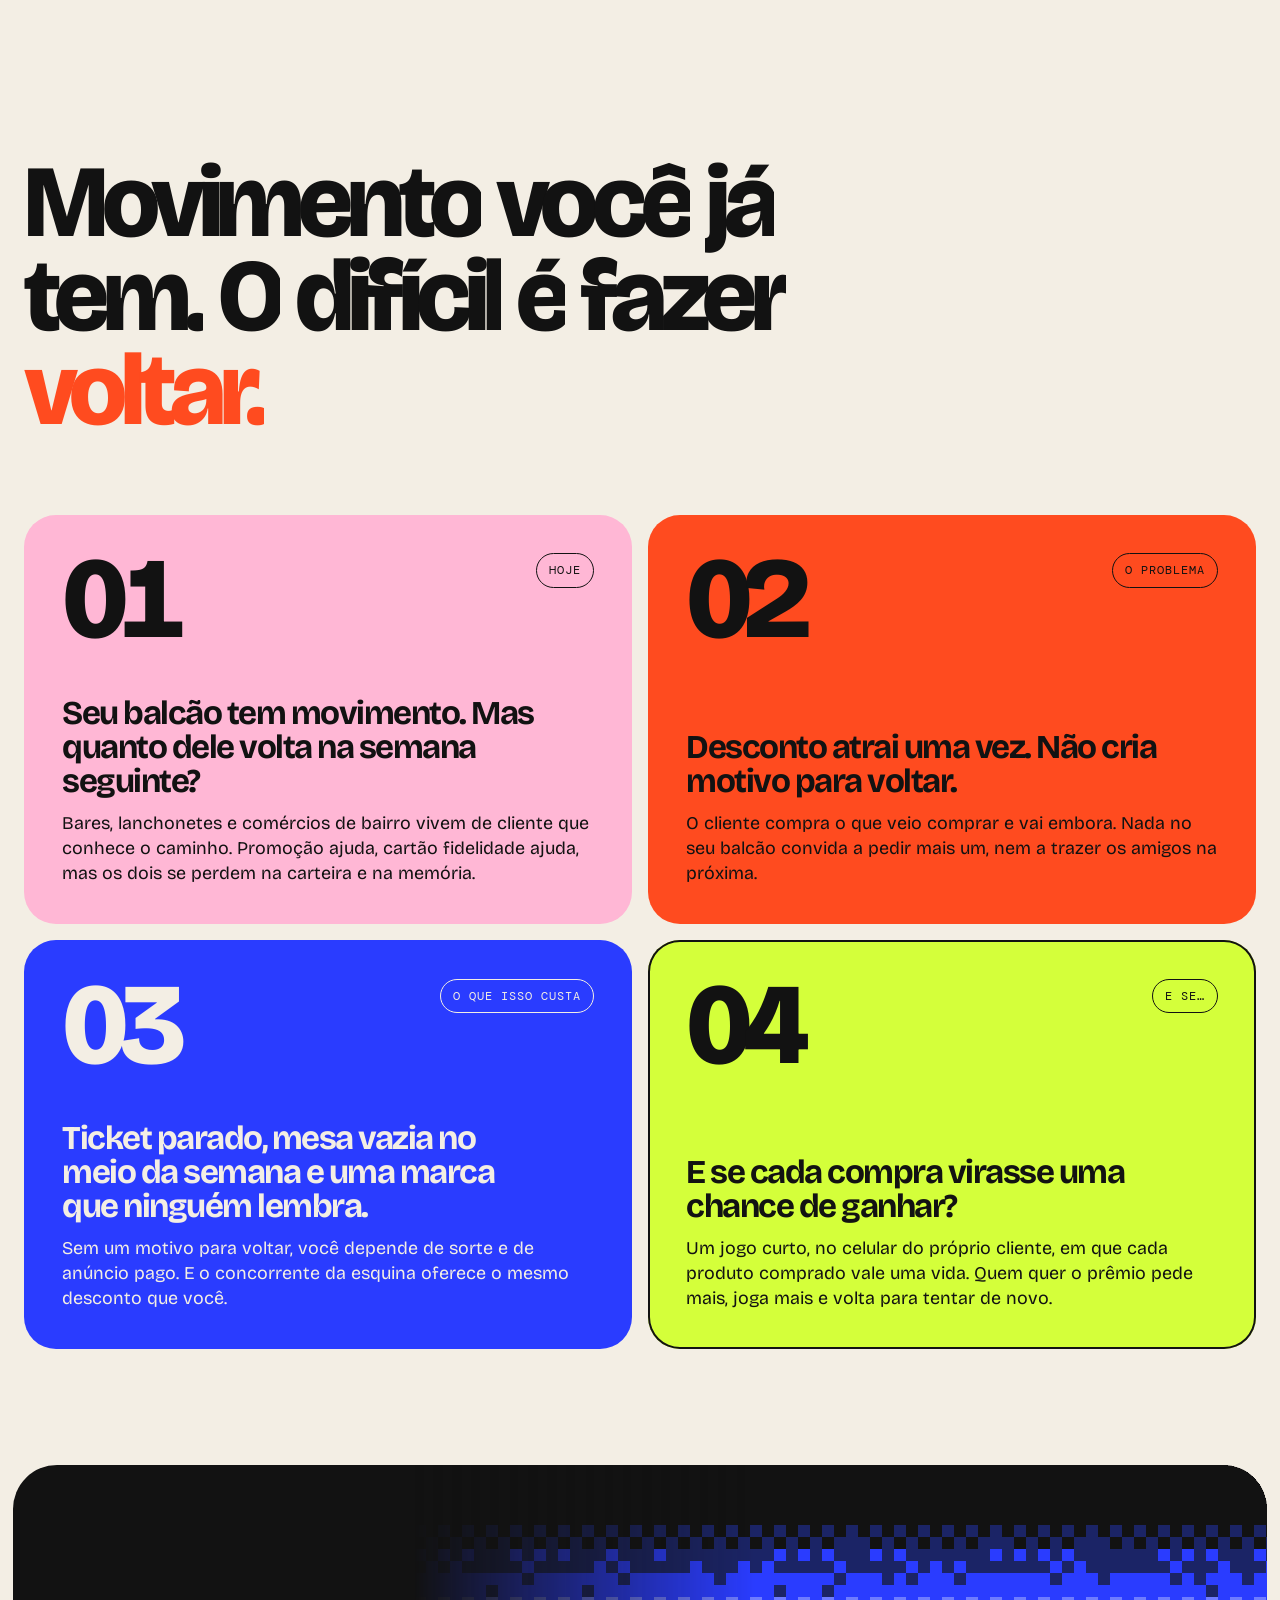
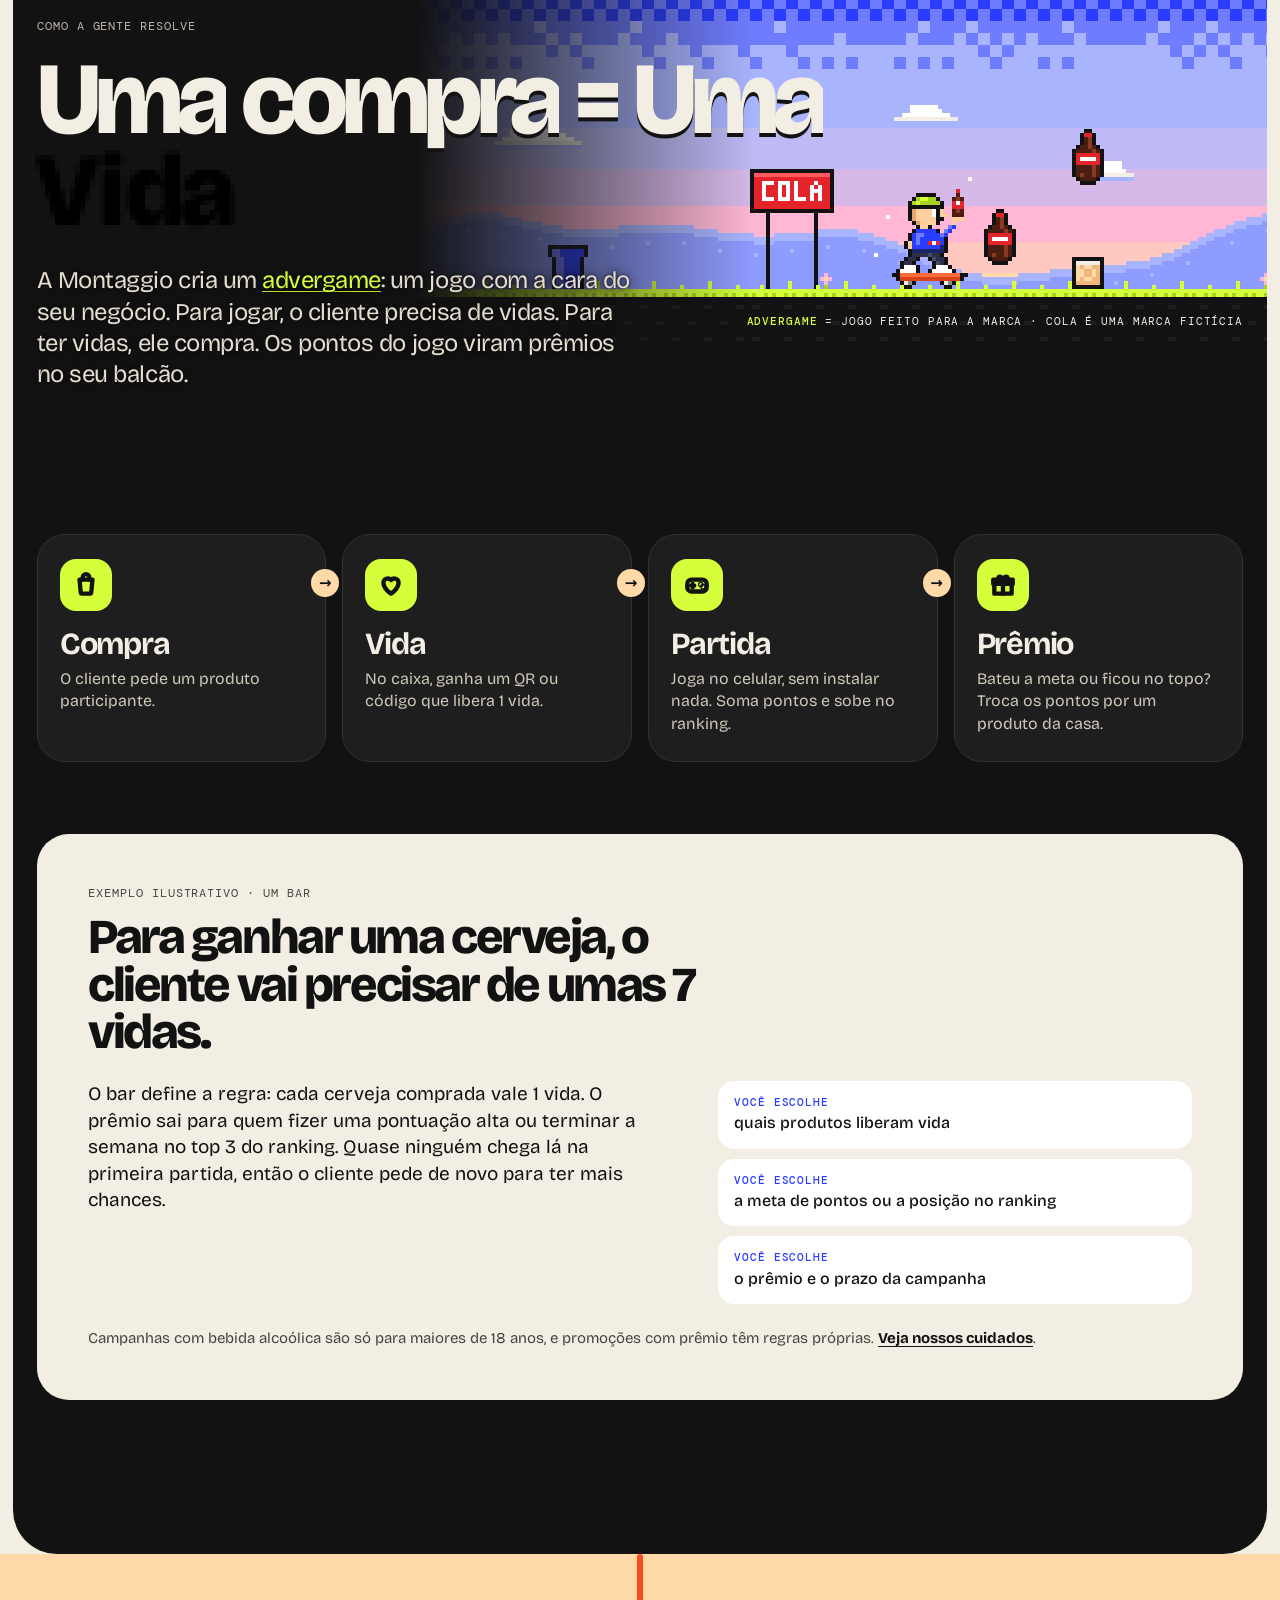
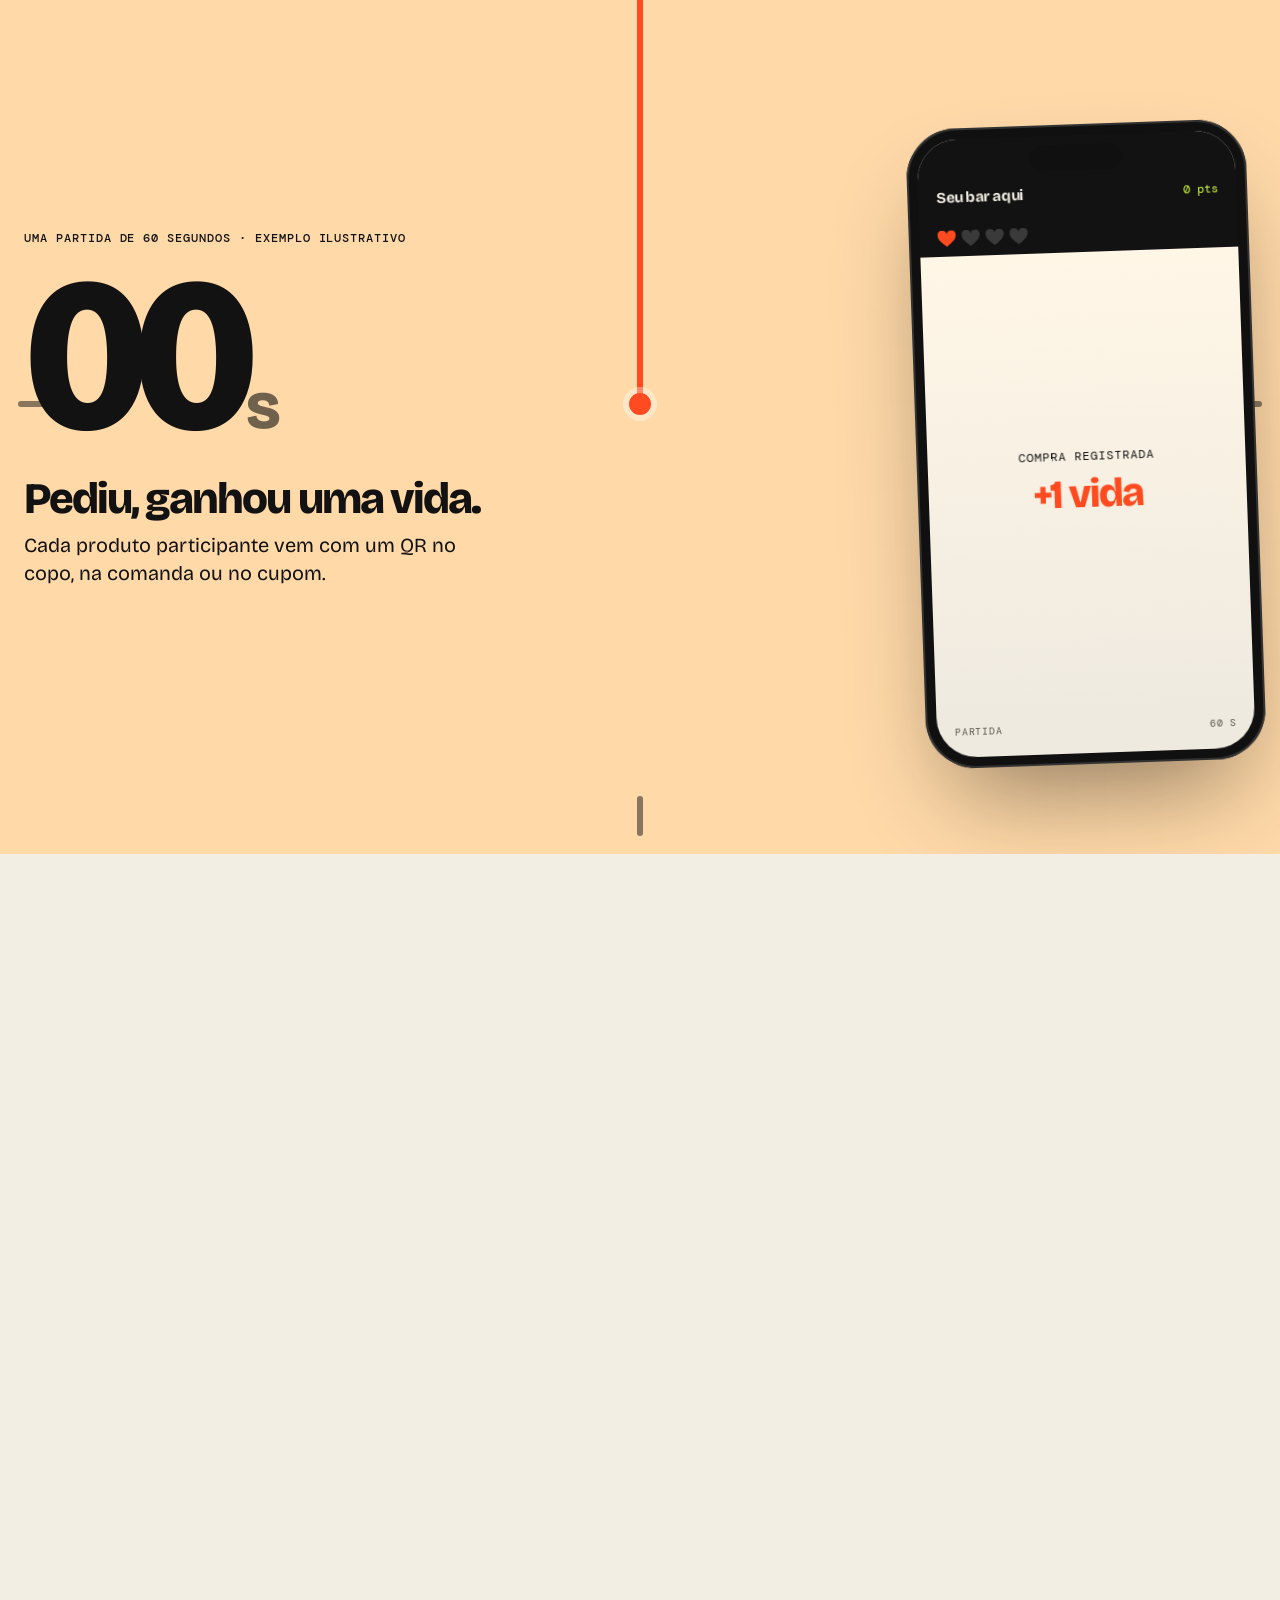
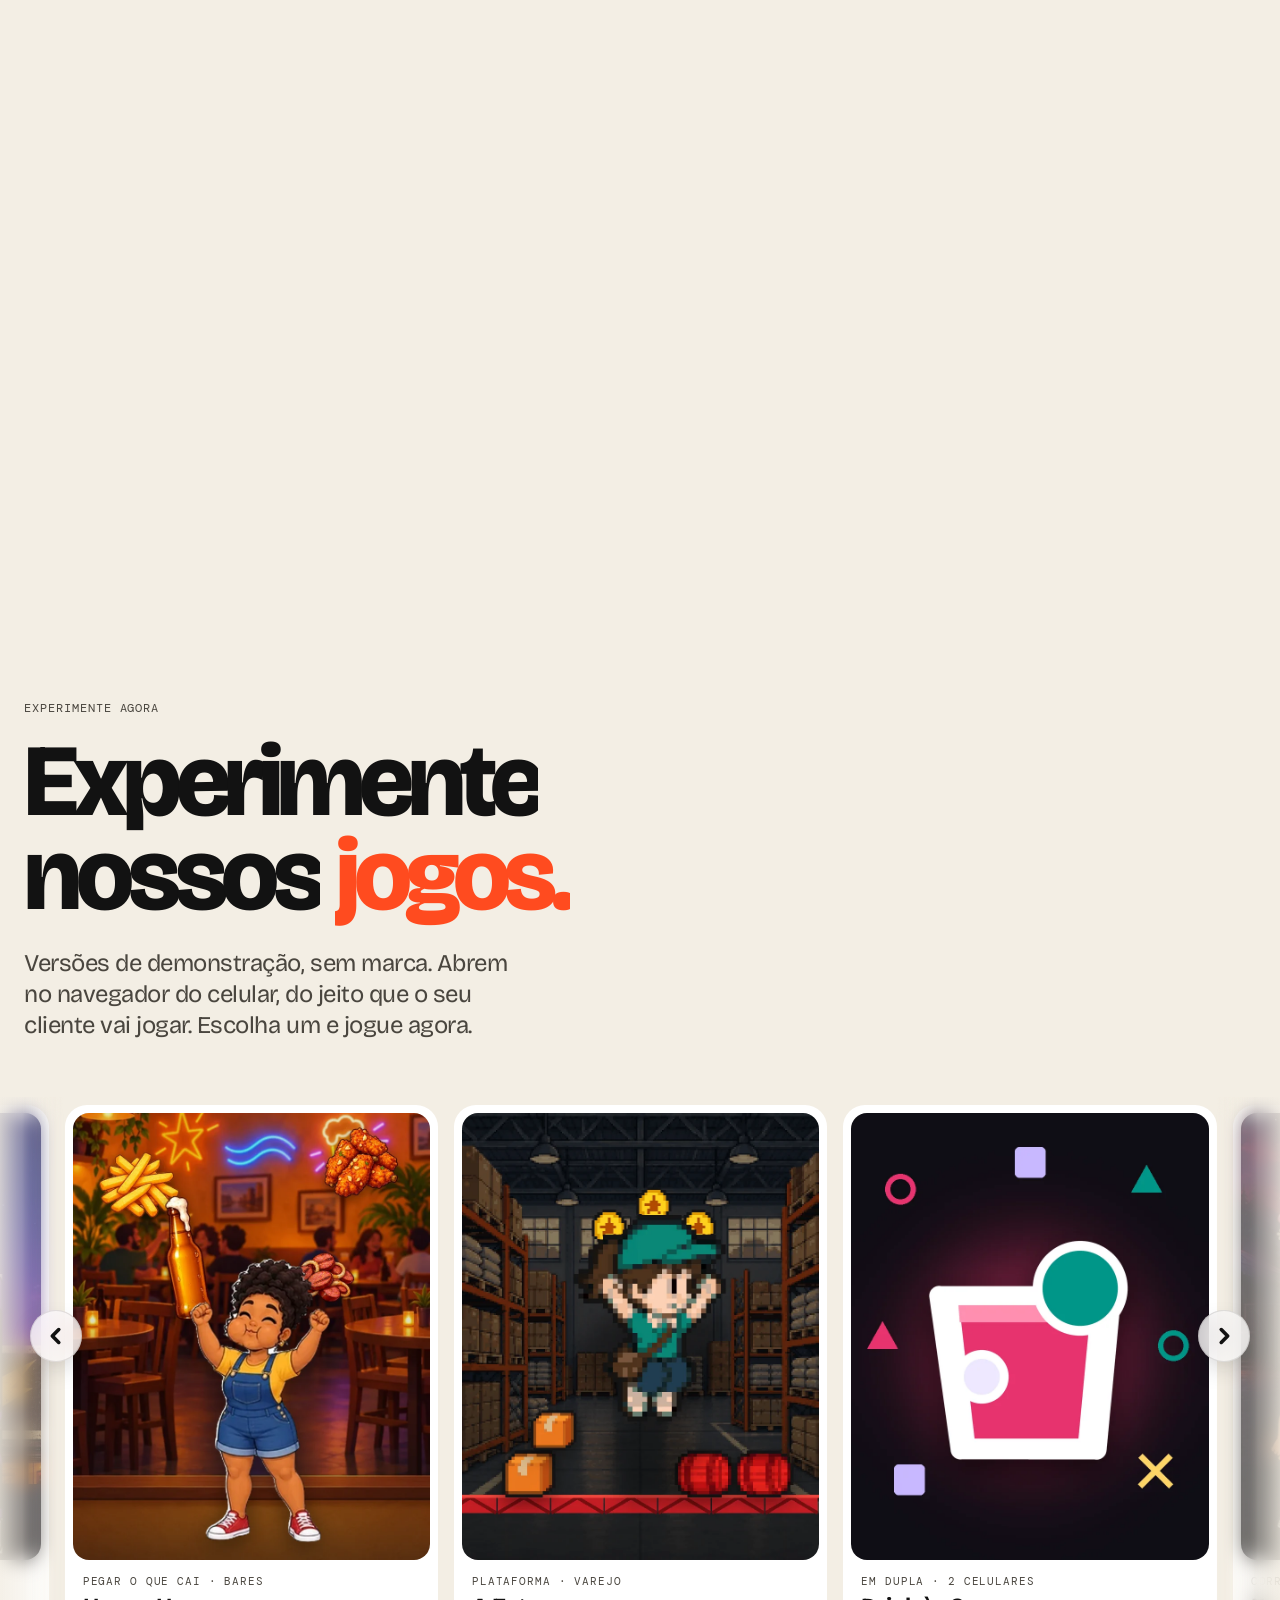
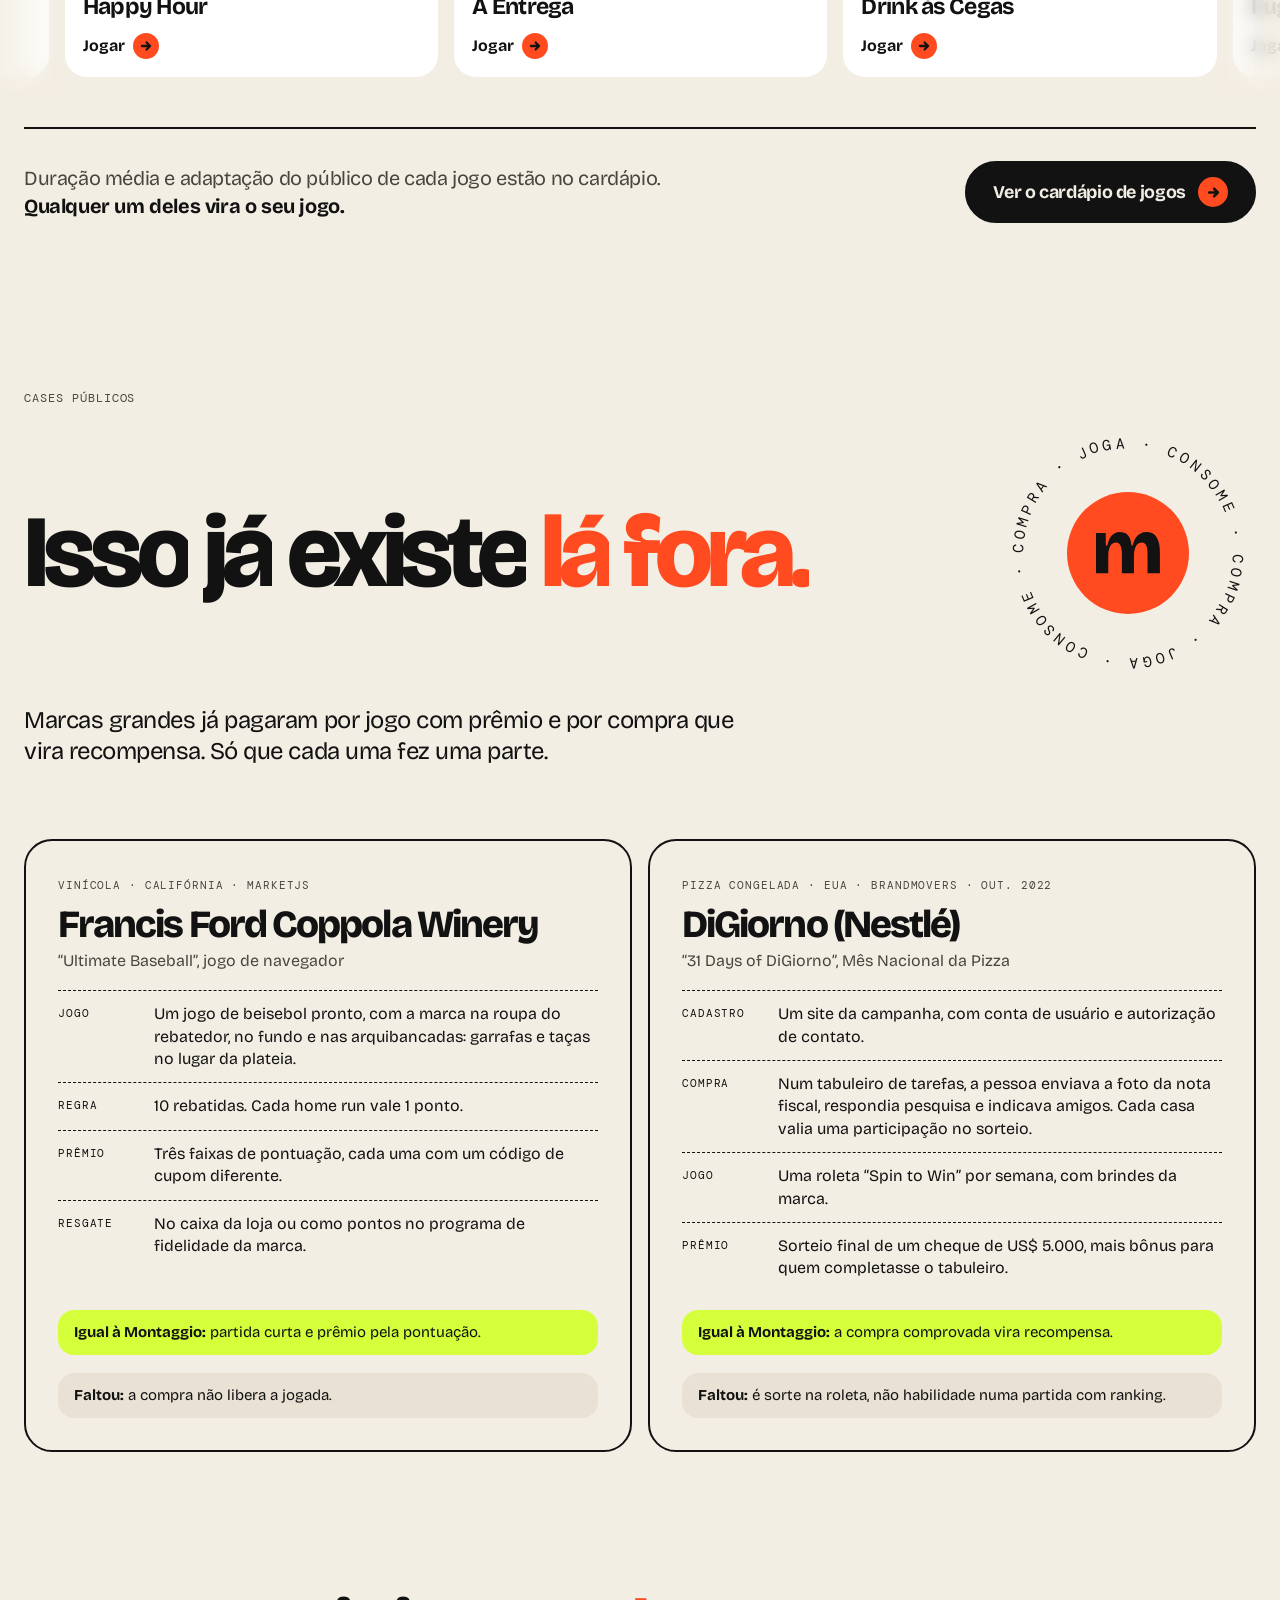
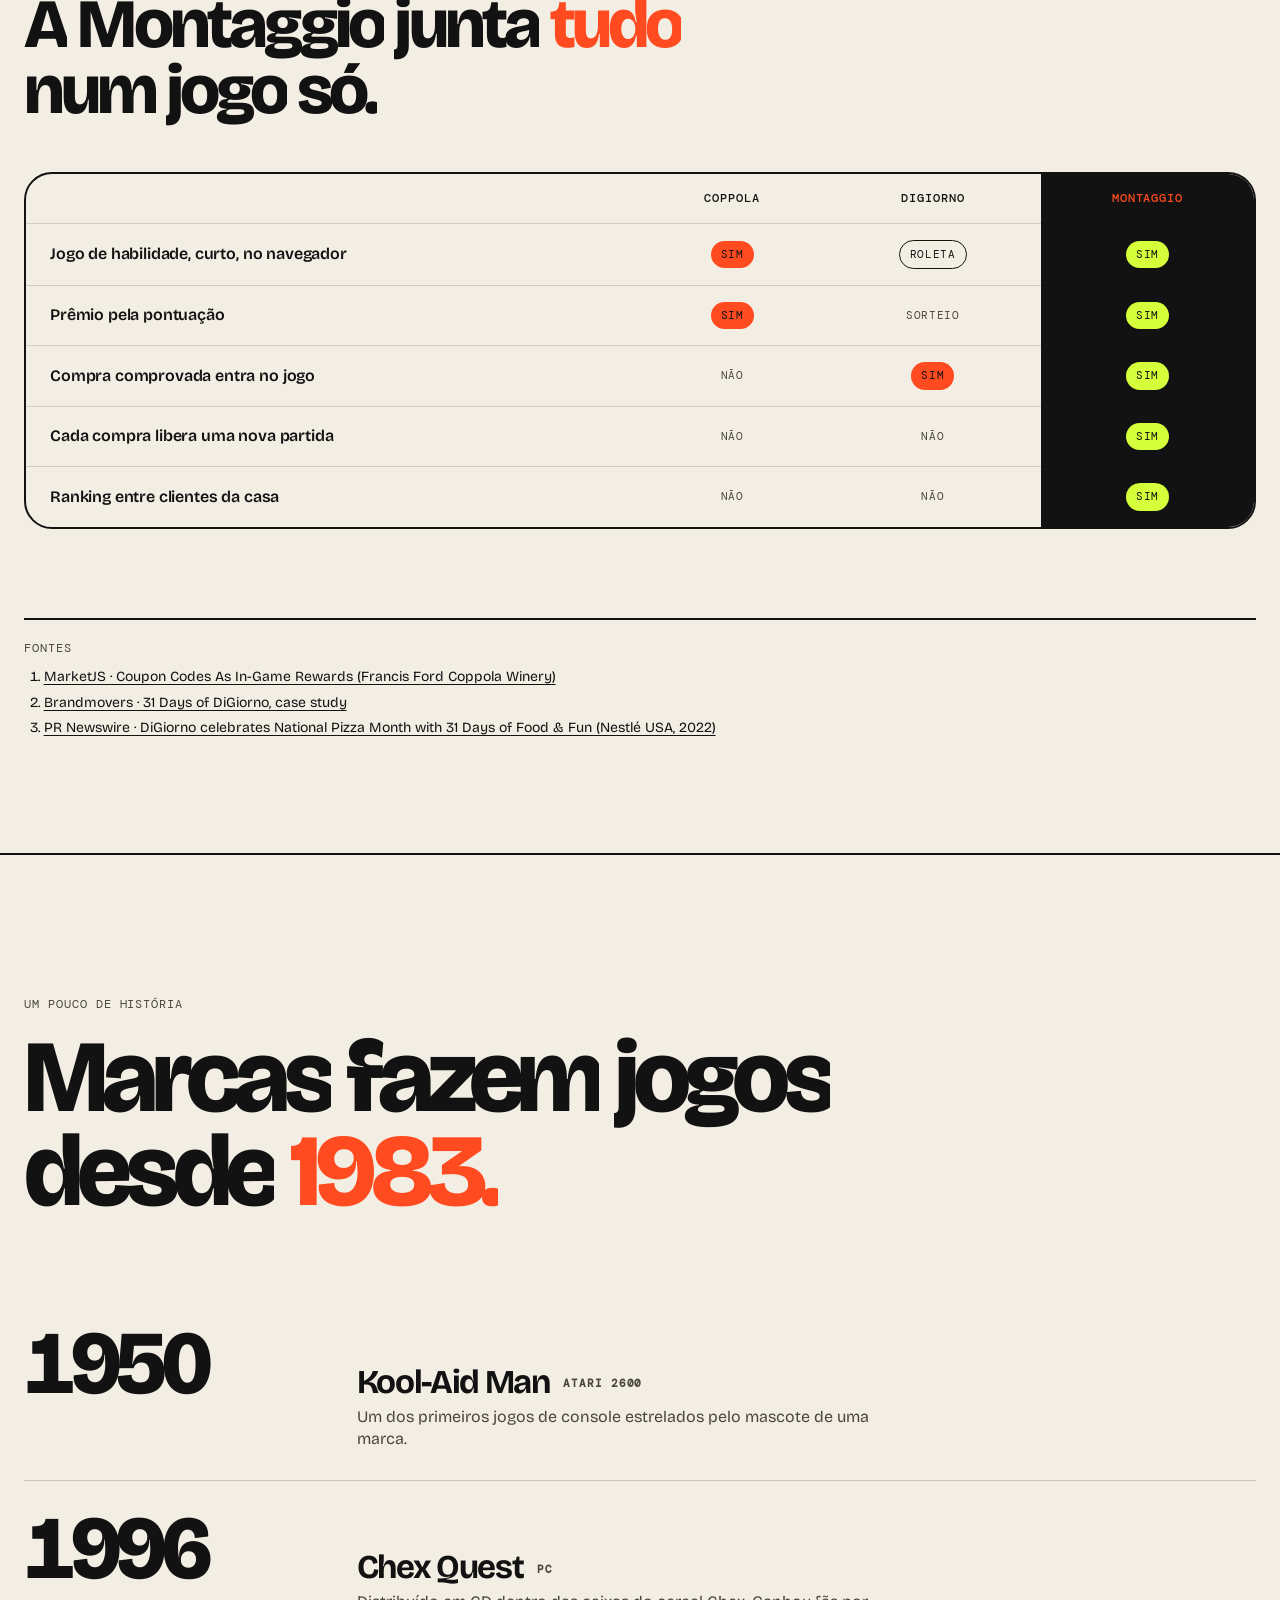
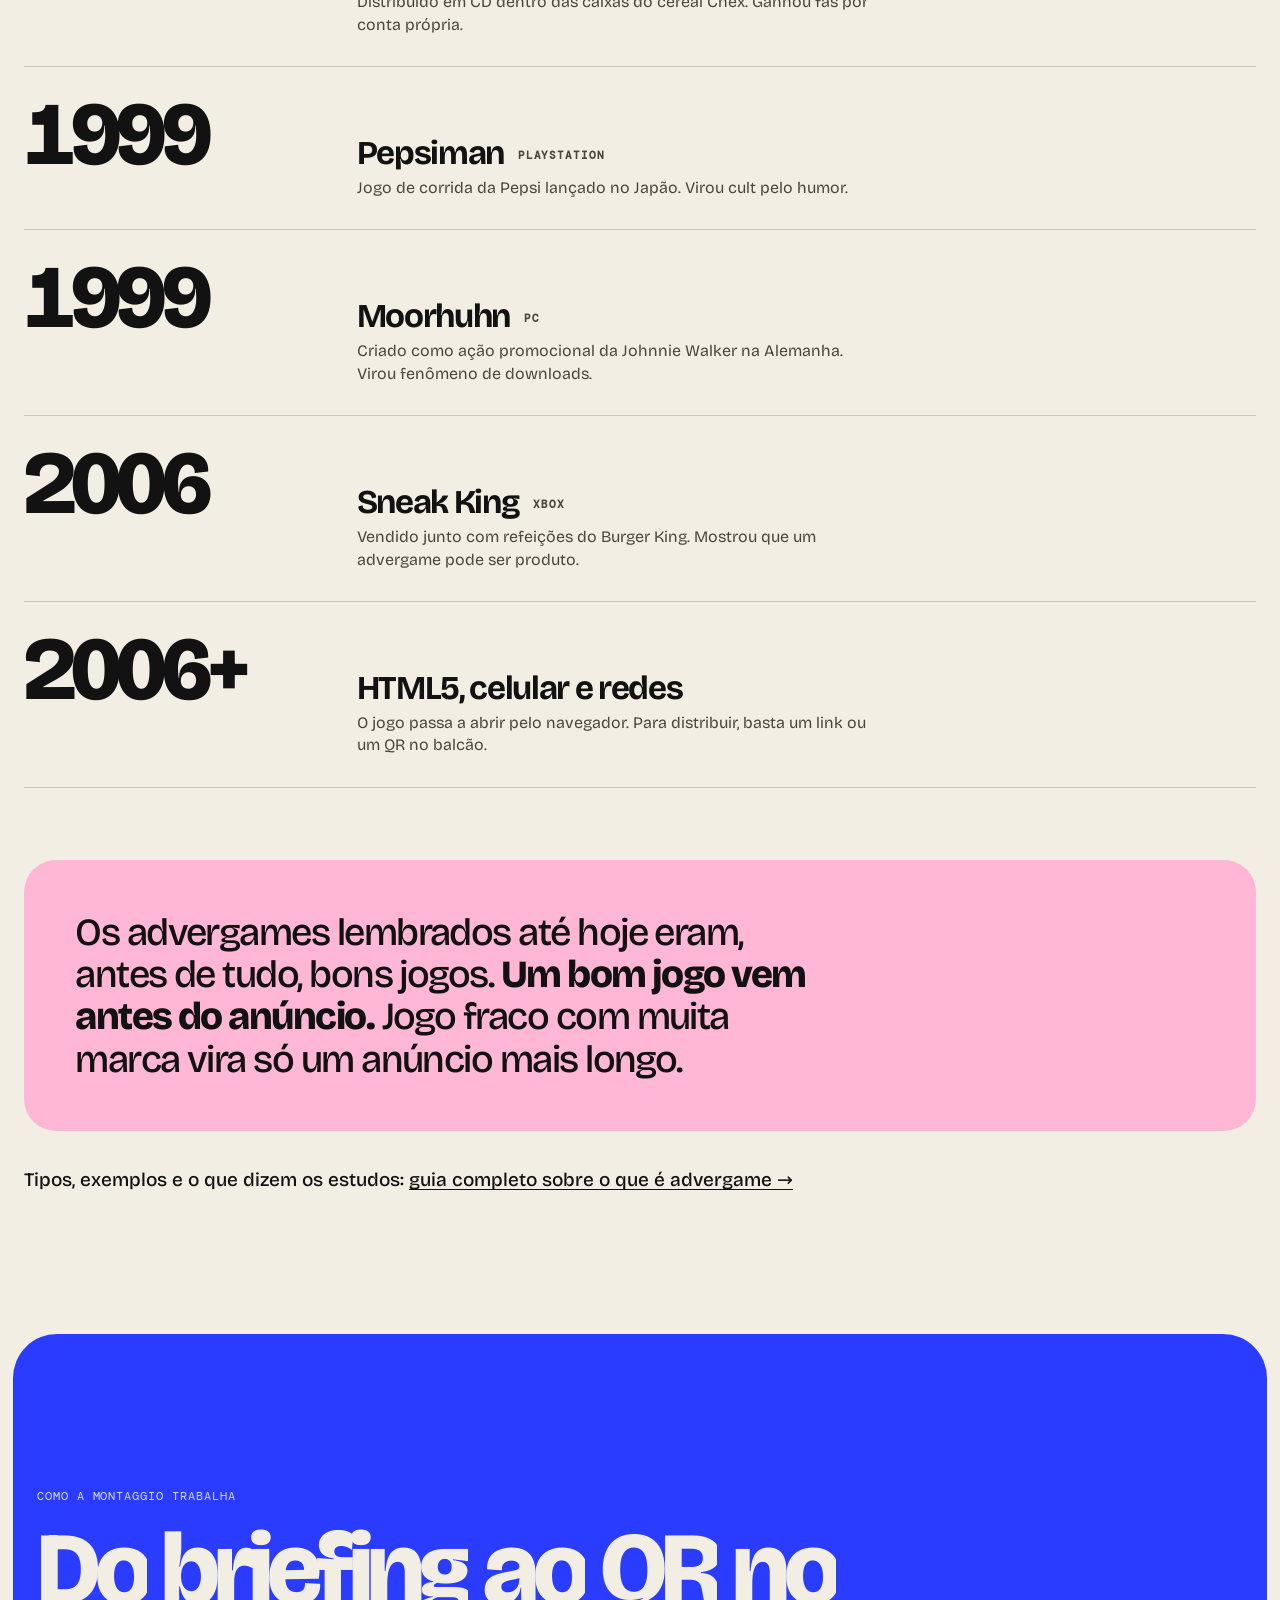
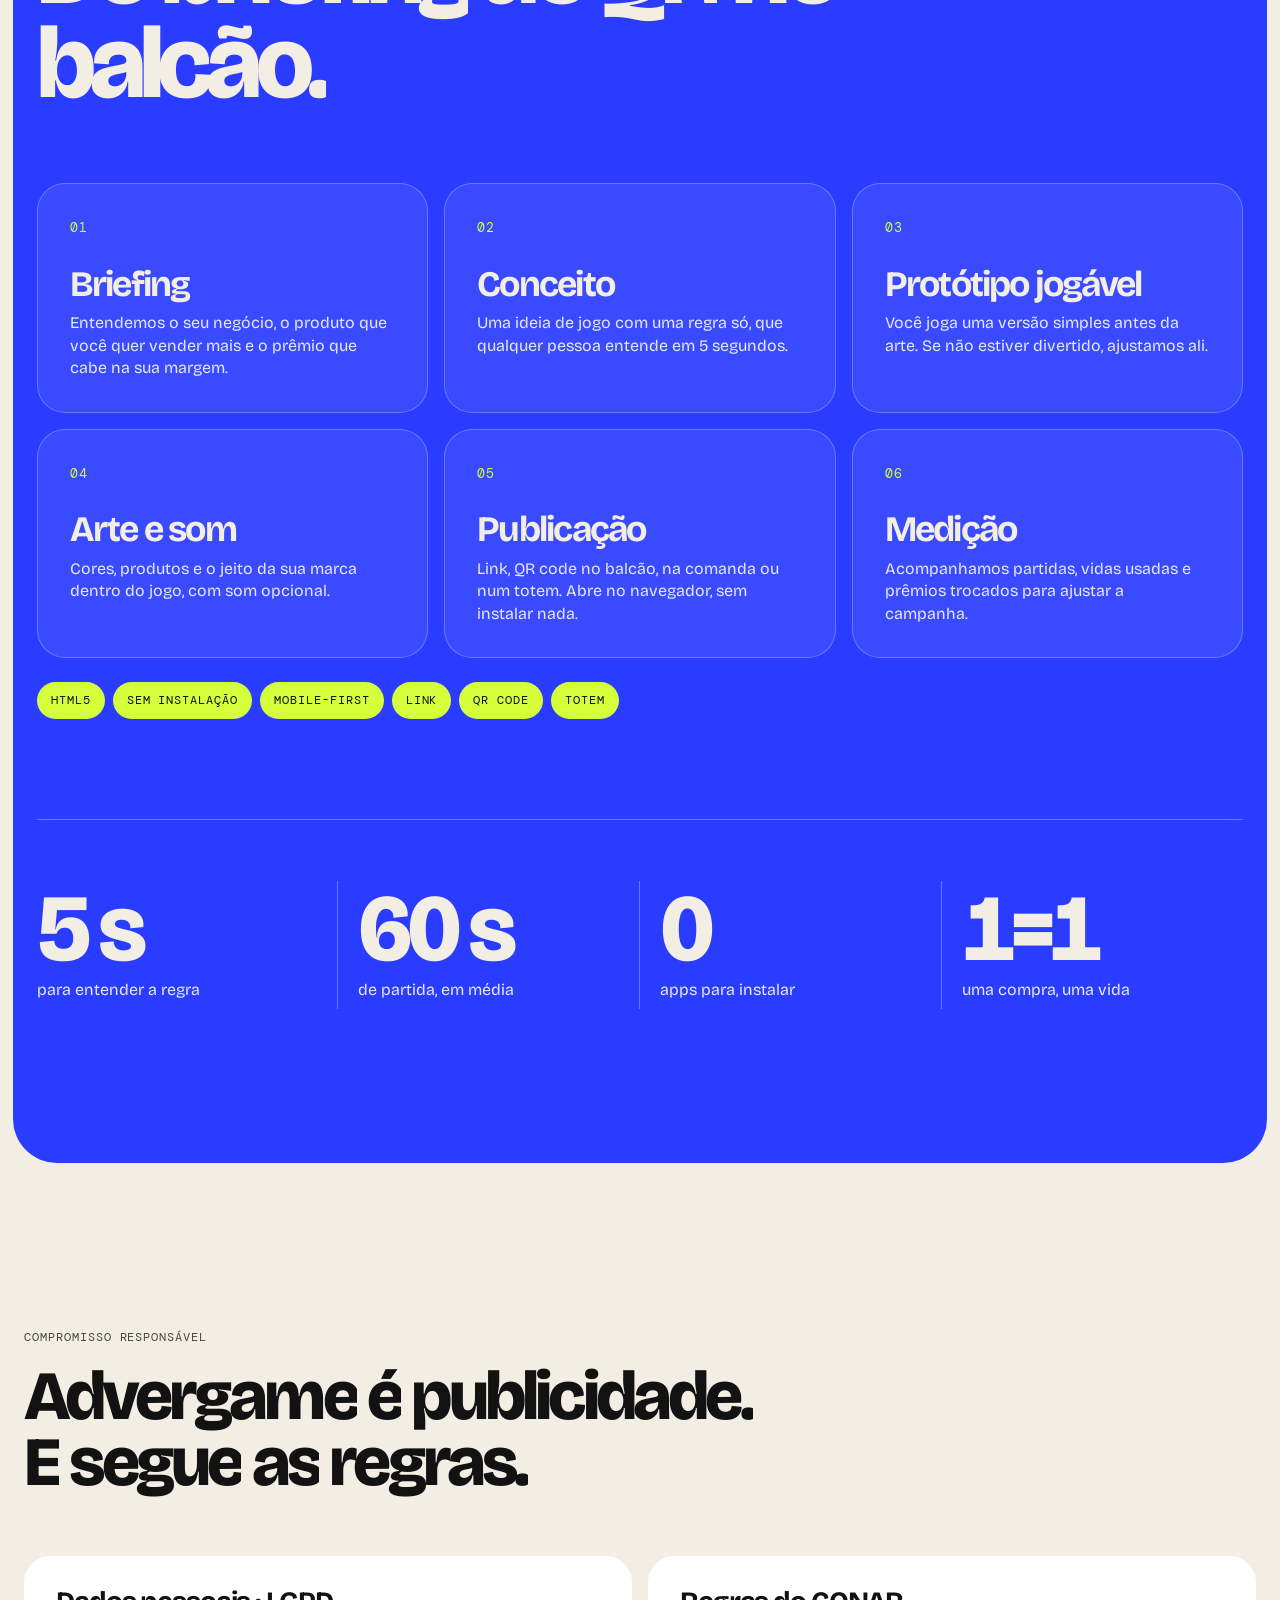
==== commit a99ae0ec: "Thumb do Drink às Cegas corrigido; copy do cardápio sem idade Co-Authored-By: Claude Opus 5.5 <norep" ====
--- a/index.html
+++ b/index.html
@@ -381,7 +381,7 @@
 
   <div class="wrap">
     <div class="play-cta rv">
-      <p>Duração, idade e nível de dificuldade de cada jogo estão no cardápio. <b>Qualquer um deles vira o seu jogo.</b></p>
+      <p>Duração média e adaptação do público de cada jogo estão no cardápio. <b>Qualquer um deles vira o seu jogo.</b></p>
       <a class="btn" href="https://cardapio.tuzihd.com.br/" target="_blank" rel="noopener">Ver o cardápio de jogos <span class="arr" aria-hidden="true"><svg viewBox="0 0 24 24"><path d="M5 12h14M13 6l6 6-6 6"/></svg></span></a>
     </div>
   </div>
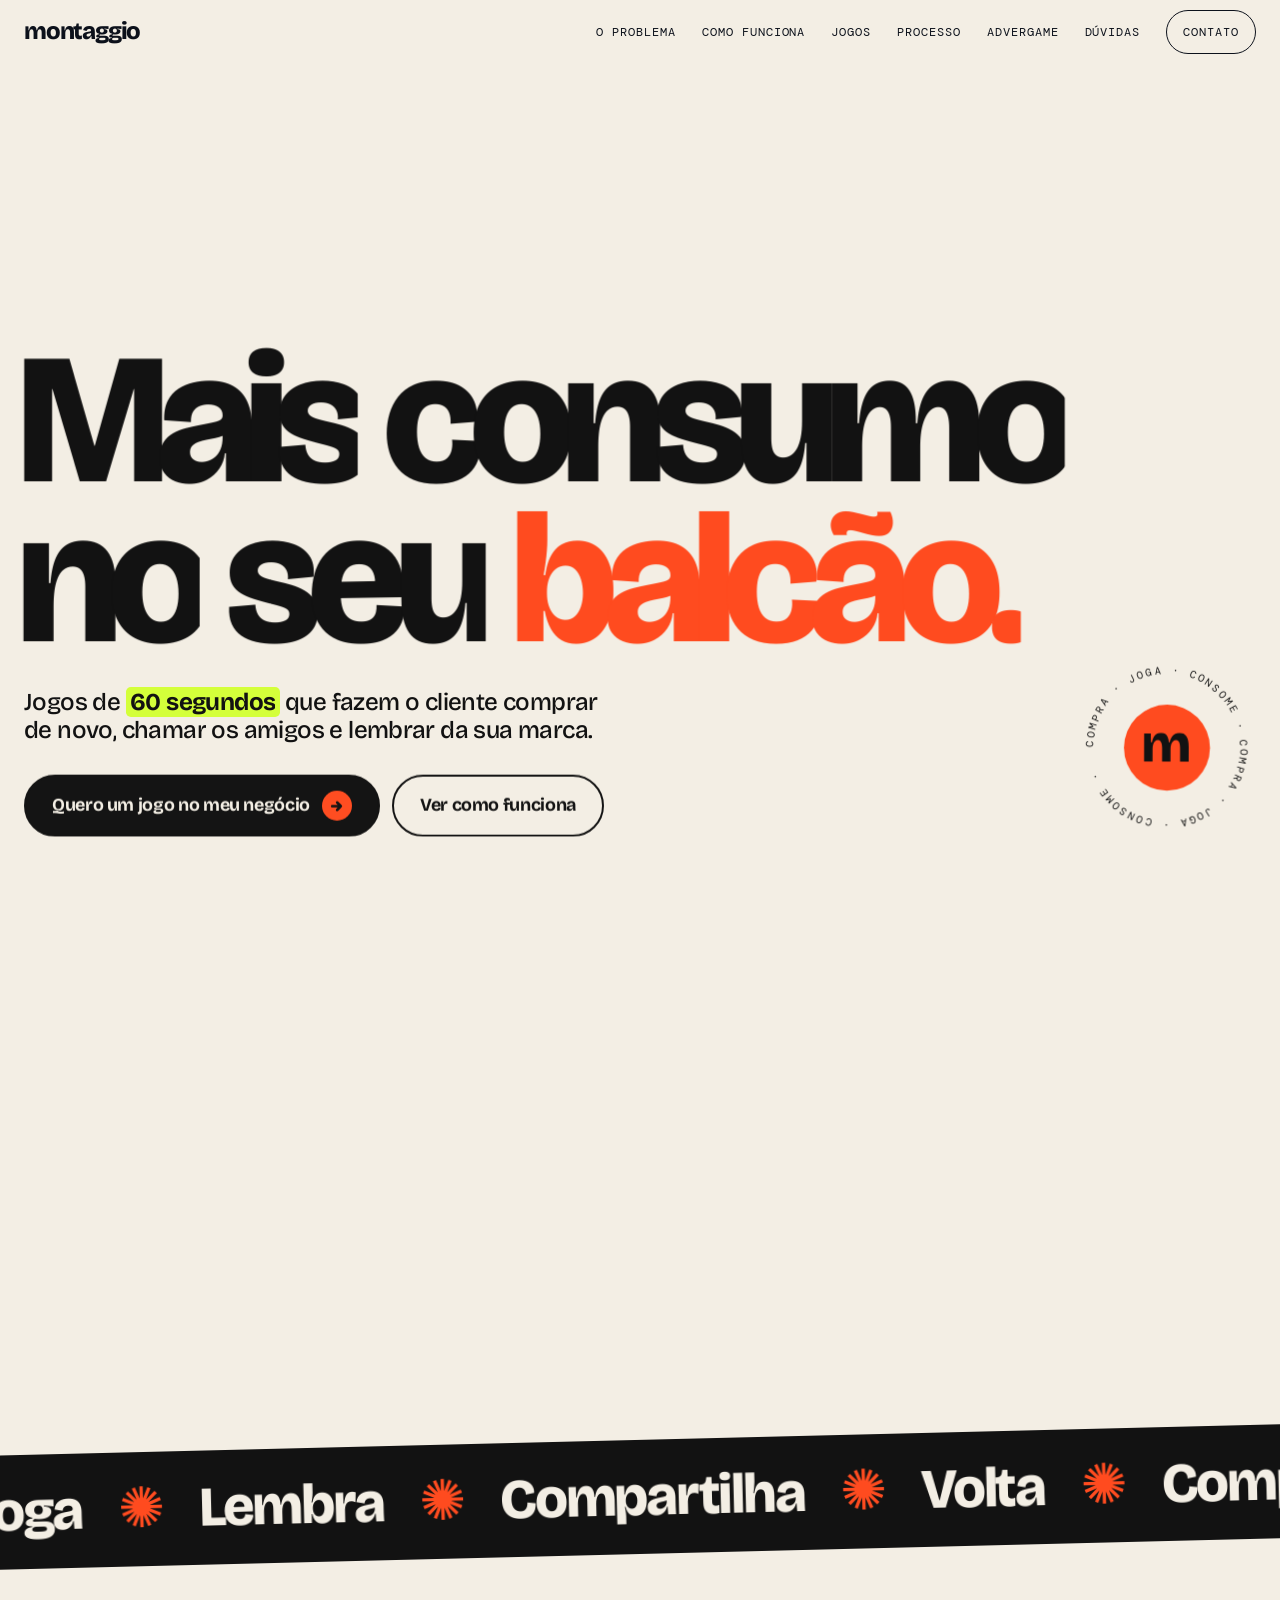
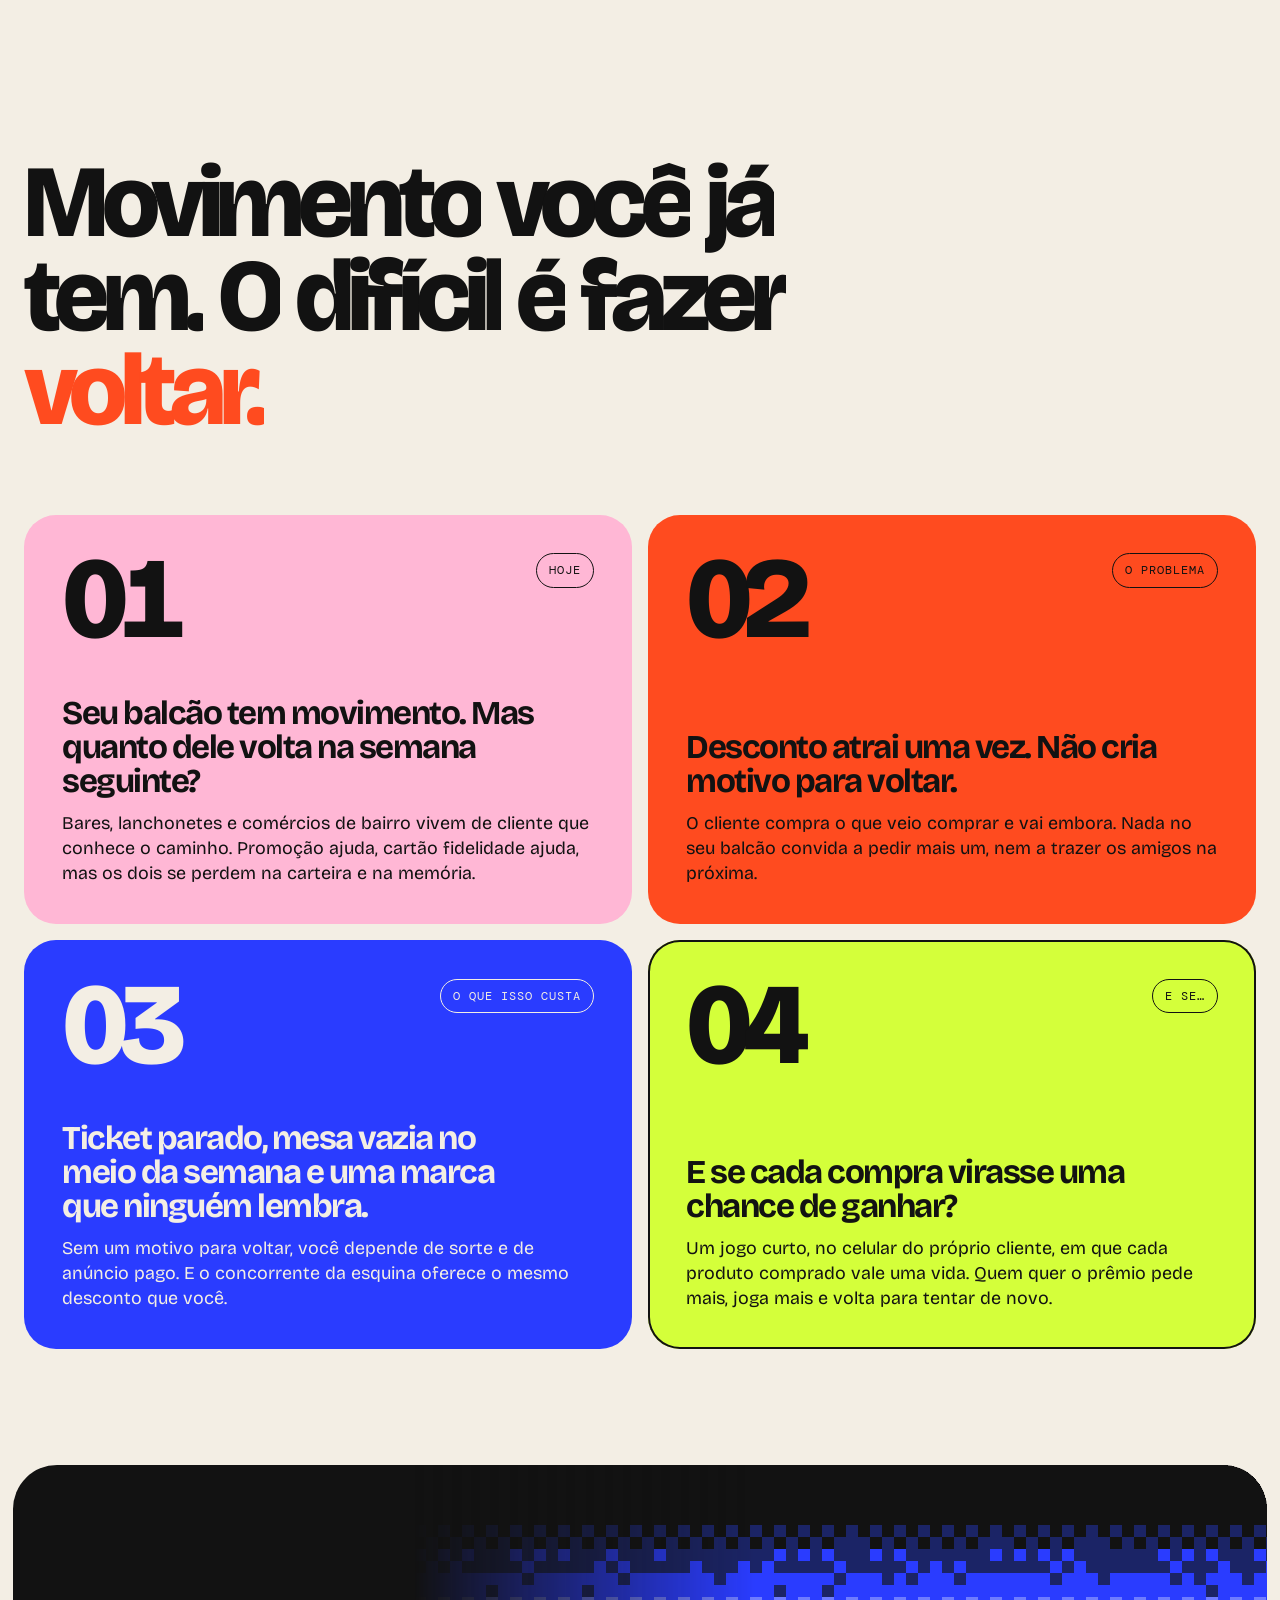
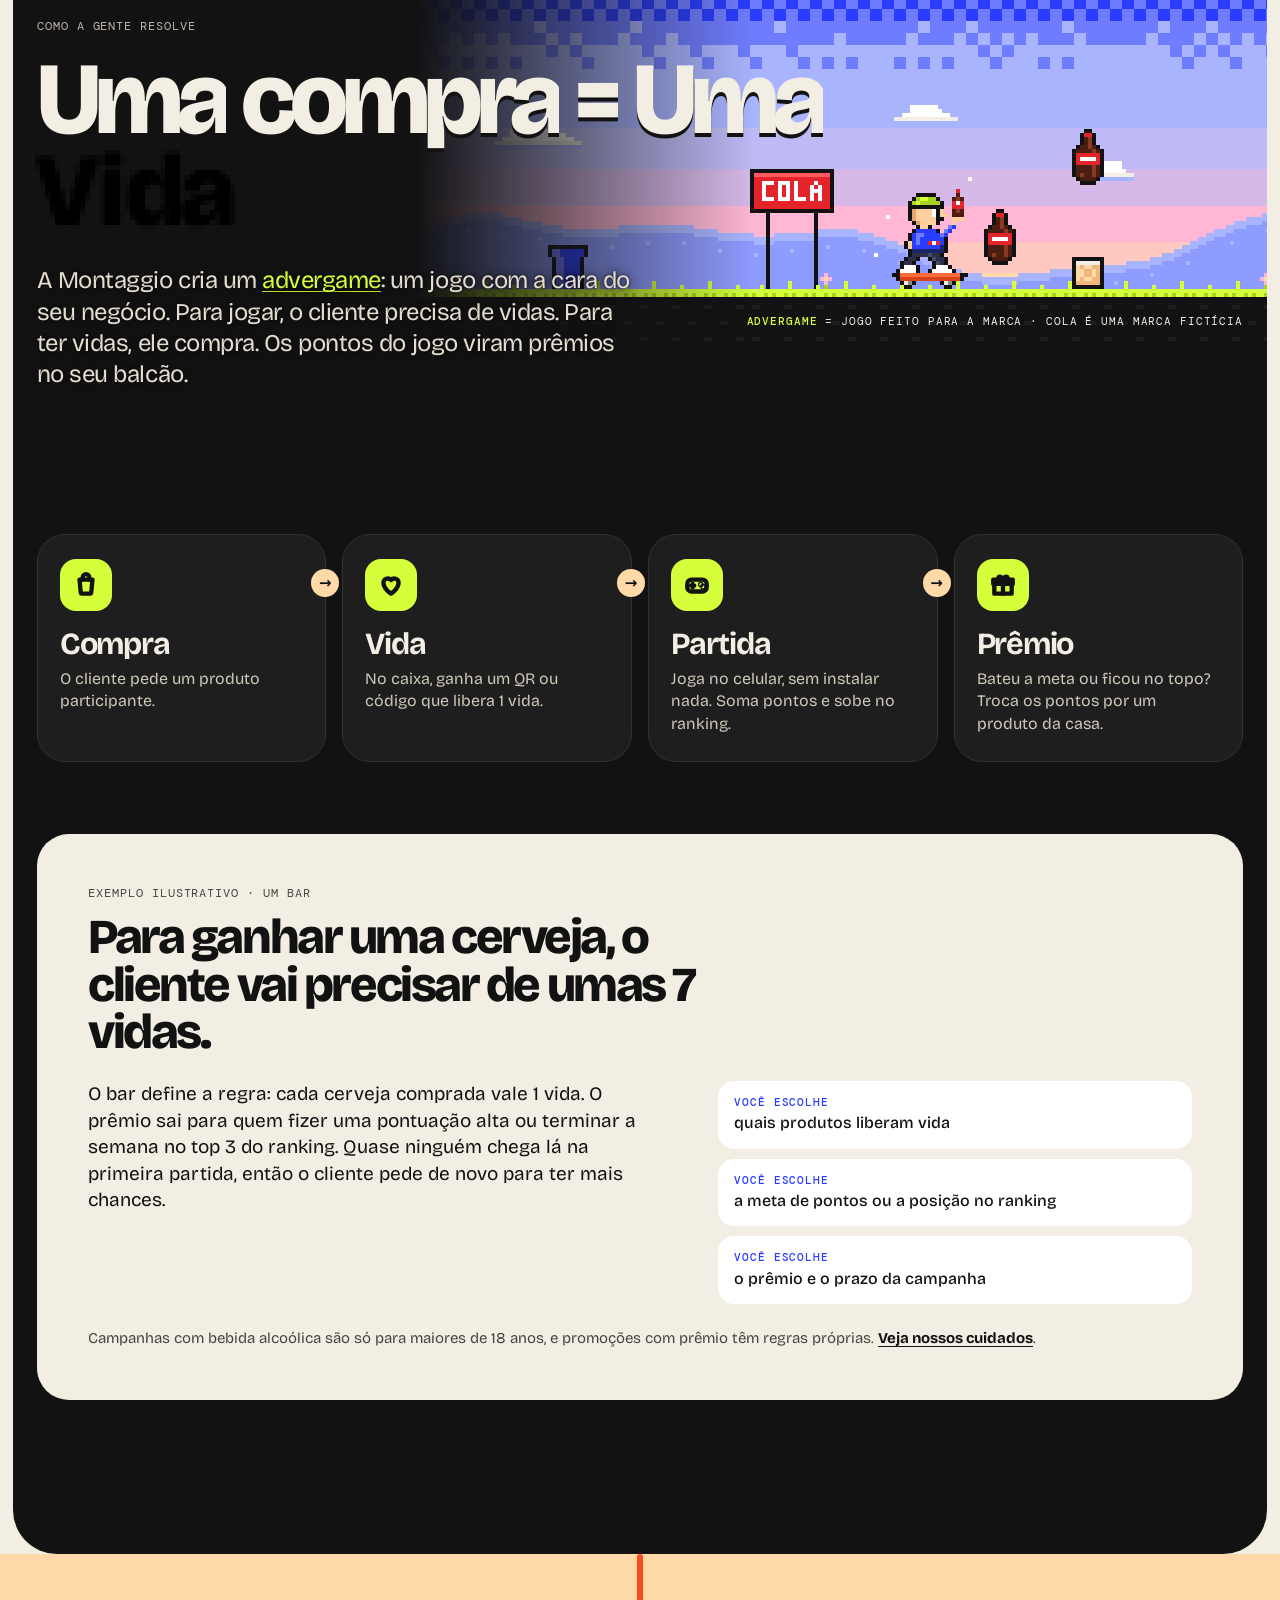
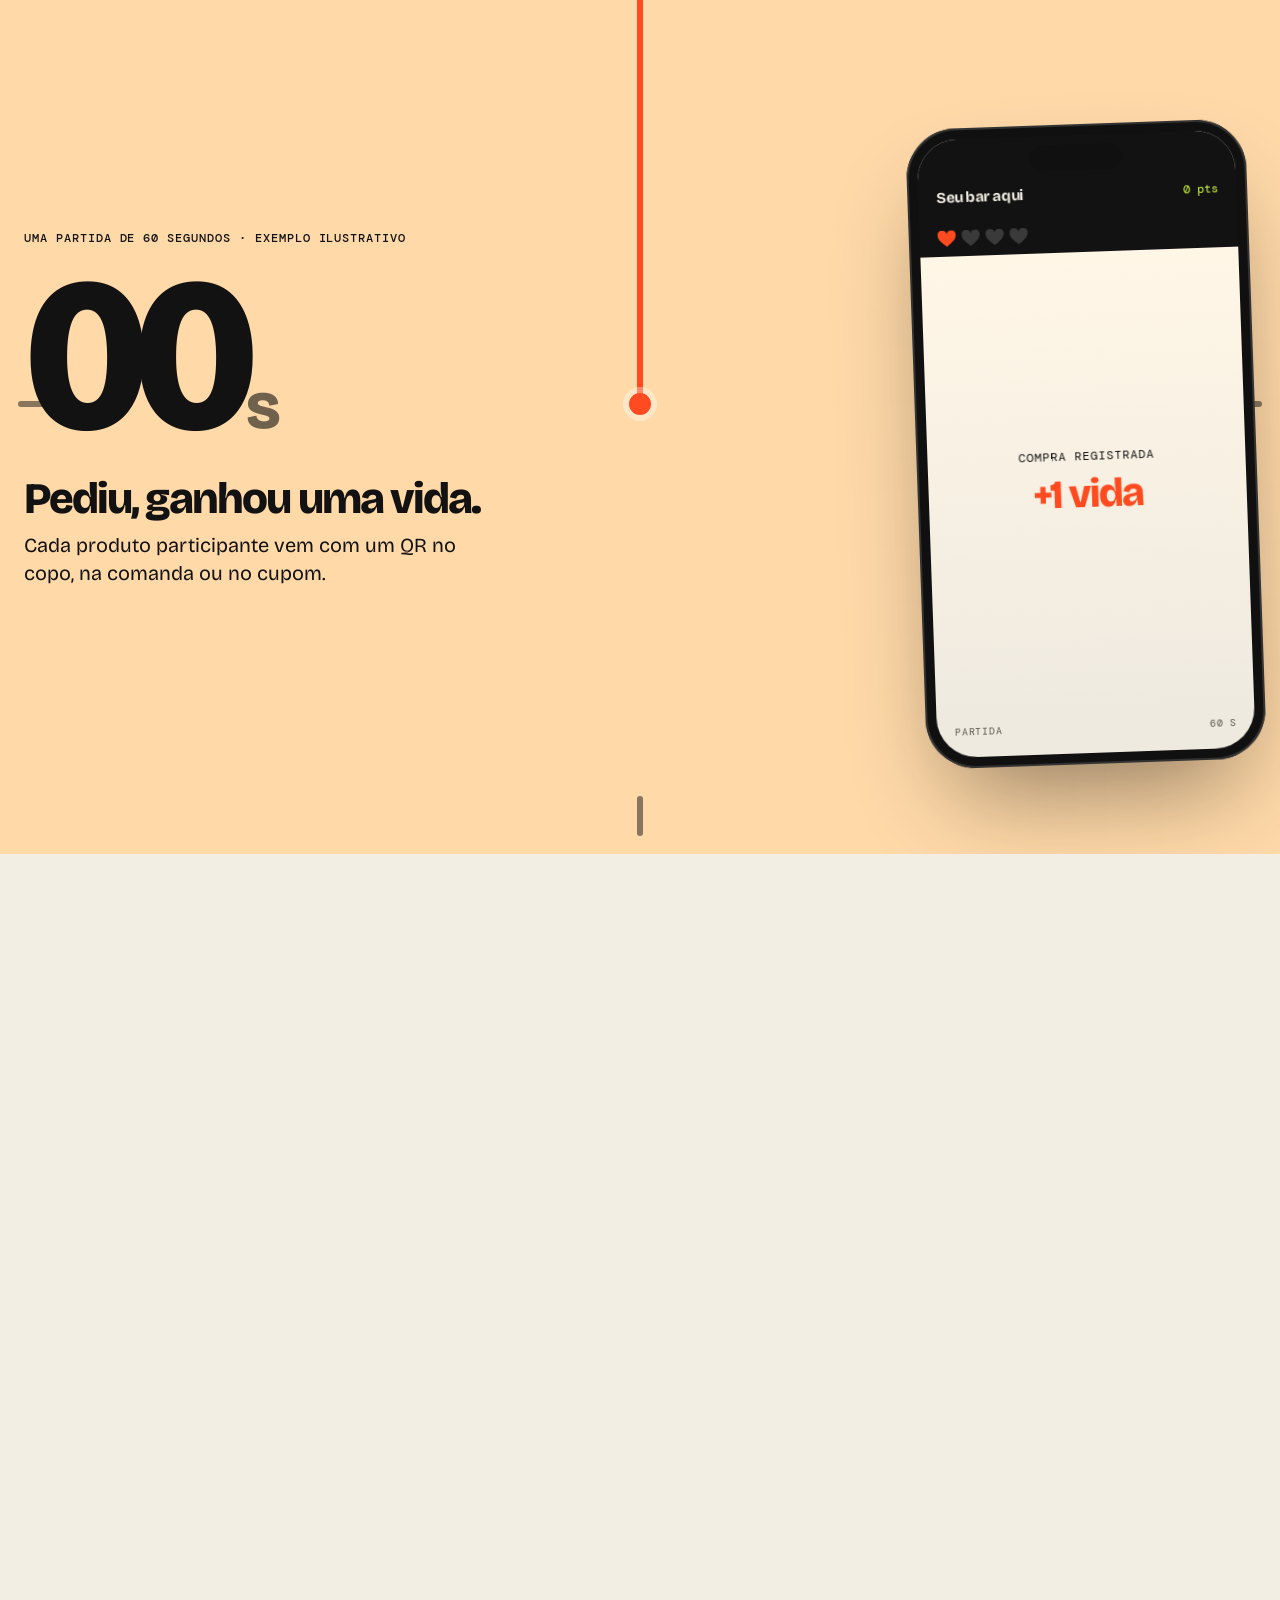
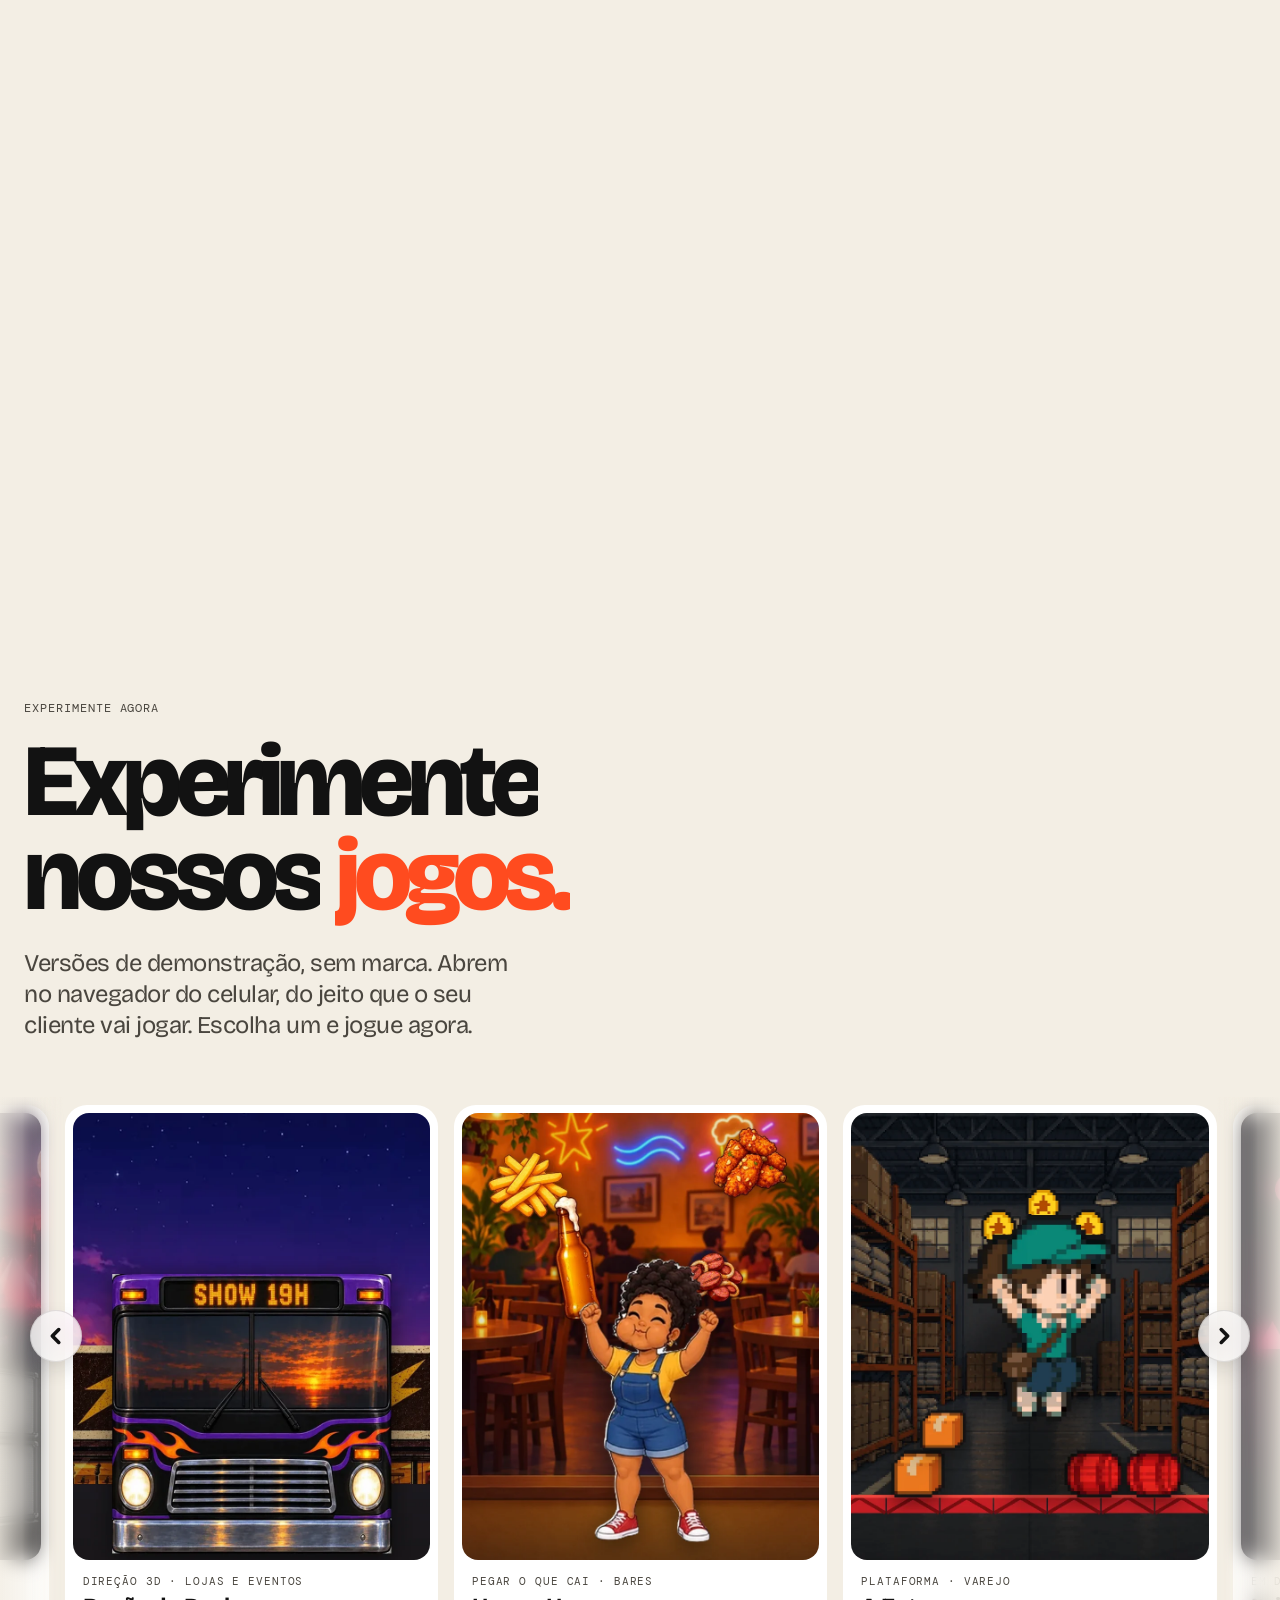
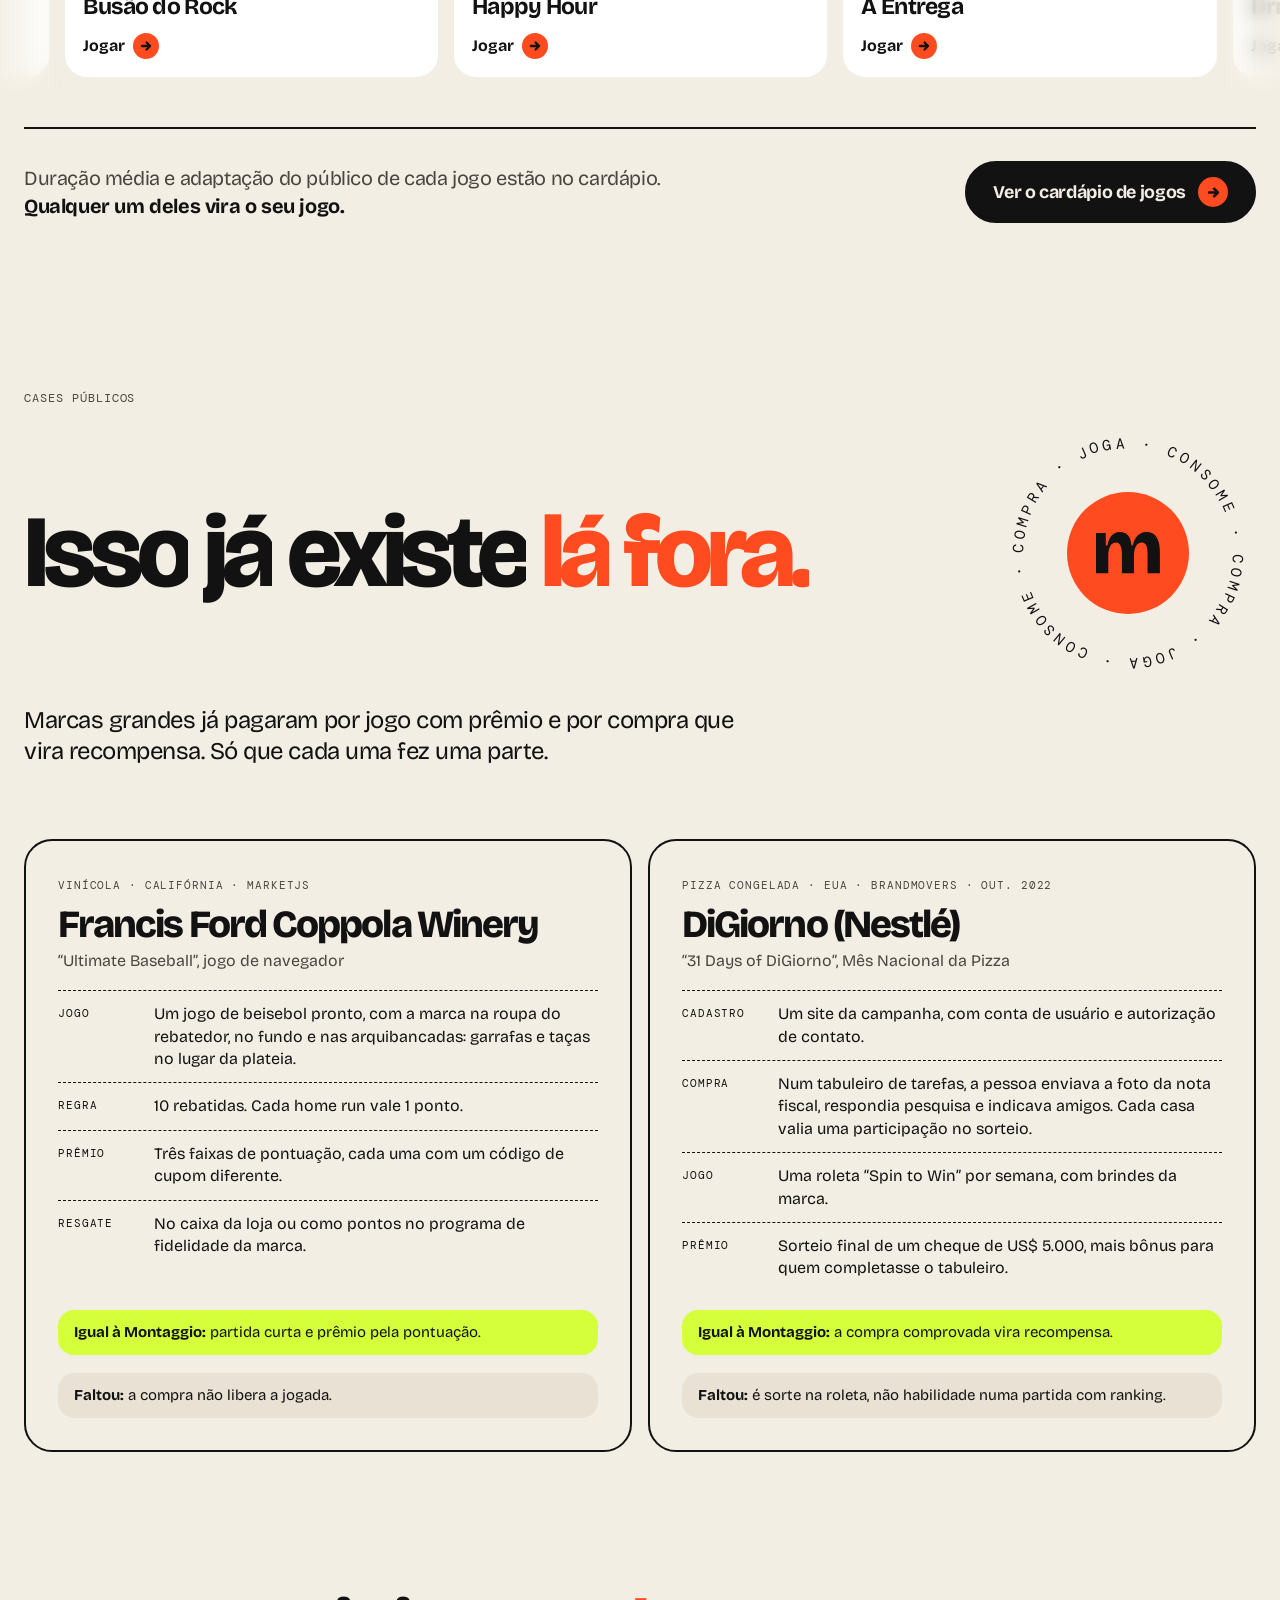
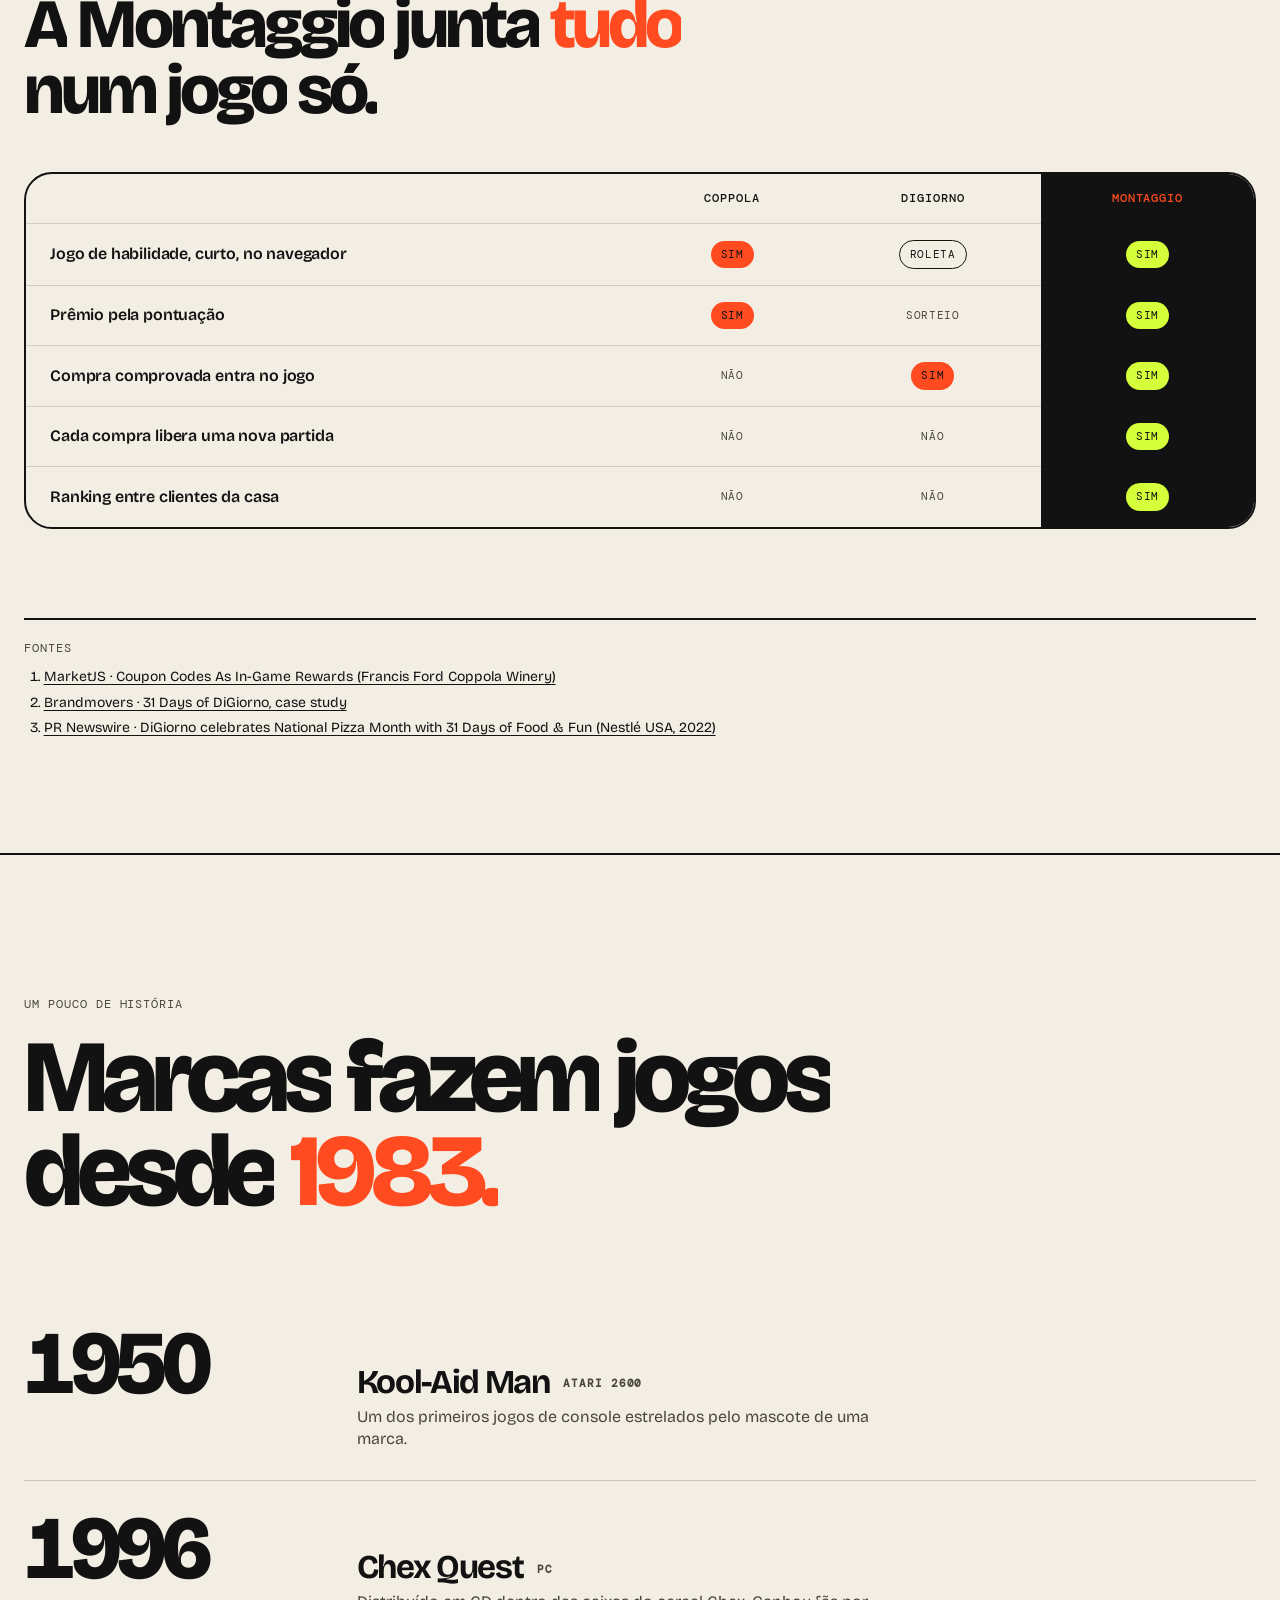
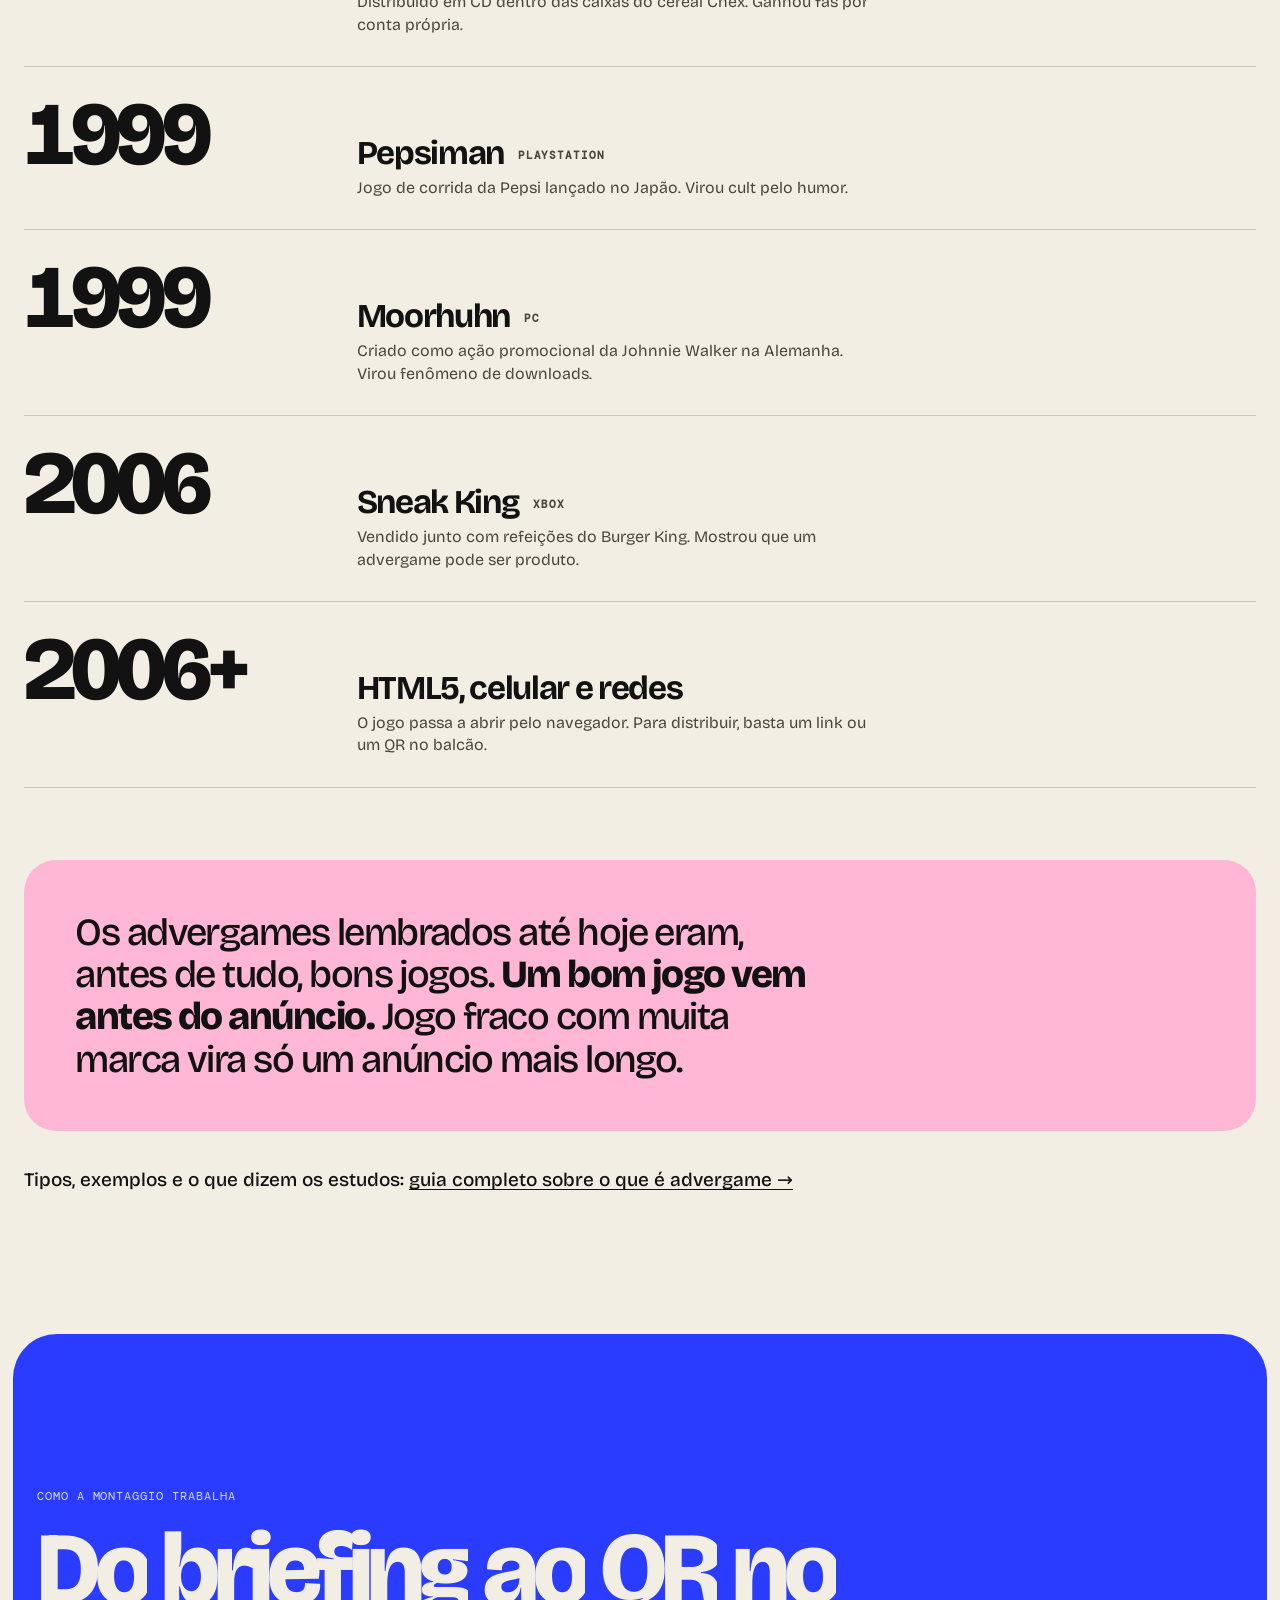
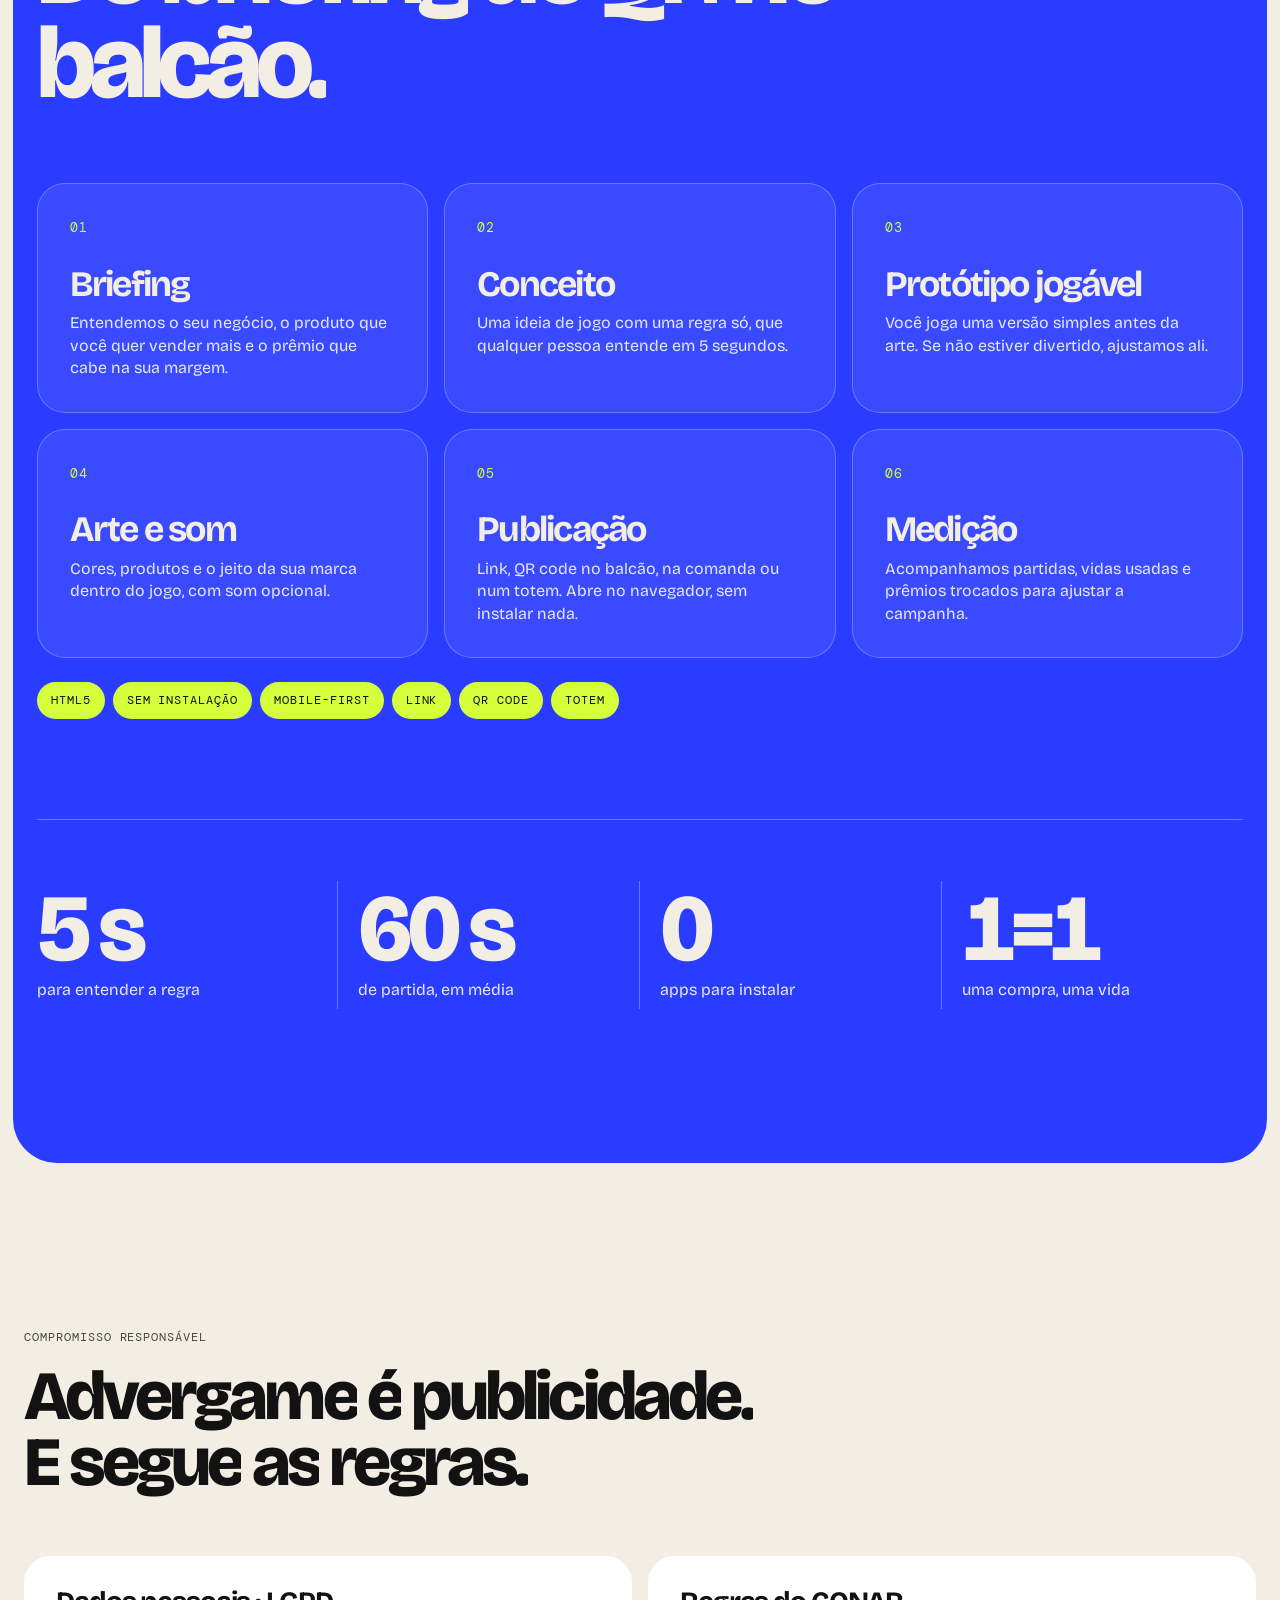
==== commit 458e00e7: "Busão do Rock em primeiro no carrossel; thumb do Drink às Cegas corrigido Co-Authored-By: Claude Opu" ====
--- a/index.html
+++ b/index.html
@@ -354,6 +354,10 @@
        O script.js ("CARROSSEL") clona a lista dos dois lados e reposiciona sem o usuário ver. -->
   <div class="pc rv" role="region" aria-roledescription="carrossel" aria-label="Jogos de demonstração">
     <ul class="pc-track" id="pcTrack">
+      <li><a class="pg" href="https://cardapio.tuzihd.com.br/jogos/busao-do-rock/" target="_blank" rel="noopener">
+        <span class="pg-shot"><img src="assets/jogos/busao-do-rock-thumb.webp" alt="Busão do Rock: o ônibus do rock chegando para o show das 19h" width="800" height="1000" loading="lazy" decoding="async"></span>
+        <span class="pg-body"><span class="mono">Direção 3D · Lojas e eventos</span><b>Busão do Rock</b><span class="pg-go">Jogar <i aria-hidden="true"><svg viewBox="0 0 24 24"><path d="M5 12h14M13 6l6 6-6 6"/></svg></i></span></span>
+      </a></li>
       <li><a class="pg" href="https://cardapio.tuzihd.com.br/jogos/happy-hour/" target="_blank" rel="noopener">
         <span class="pg-shot"><img src="assets/jogos/happy-hour-thumb.webp" alt="Happy Hour: personagem pegando petiscos que caem no bar" width="800" height="1000" loading="lazy" decoding="async"></span>
         <span class="pg-body"><span class="mono">Pegar o que cai · Bares</span><b>Happy Hour</b><span class="pg-go">Jogar <i aria-hidden="true"><svg viewBox="0 0 24 24"><path d="M5 12h14M13 6l6 6-6 6"/></svg></i></span></span>
@@ -370,10 +374,6 @@
         <span class="pg-shot"><img src="assets/jogos/fuga-do-poser-thumb.webp" alt="Fuga do Poser: herói fugindo do chato nos bastidores do festival" width="800" height="1000" loading="lazy" decoding="async"></span>
         <span class="pg-body"><span class="mono">Corrida infinita · Shows</span><b>Fuga do Poser</b><span class="pg-go">Jogar <i aria-hidden="true"><svg viewBox="0 0 24 24"><path d="M5 12h14M13 6l6 6-6 6"/></svg></i></span></span>
       </a></li>
-      <li><a class="pg" href="https://cardapio.tuzihd.com.br/jogos/busao-do-rock/" target="_blank" rel="noopener">
-        <span class="pg-shot"><img src="assets/jogos/busao-do-rock-thumb.webp" alt="Busão do Rock: o ônibus do rock chegando para o show das 19h" width="800" height="1000" loading="lazy" decoding="async"></span>
-        <span class="pg-body"><span class="mono">Direção 3D · Lojas e eventos</span><b>Busão do Rock</b><span class="pg-go">Jogar <i aria-hidden="true"><svg viewBox="0 0 24 24"><path d="M5 12h14M13 6l6 6-6 6"/></svg></i></span></span>
-      </a></li>
     </ul>
     <button class="pc-arrow prev" type="button" aria-controls="pcTrack" aria-label="Jogo anterior"><svg viewBox="0 0 24 24" aria-hidden="true"><path d="M15 5l-7 7 7 7"/></svg></button>
     <button class="pc-arrow next" type="button" aria-controls="pcTrack" aria-label="Próximo jogo"><svg viewBox="0 0 24 24" aria-hidden="true"><path d="M9 5l7 7-7 7"/></svg></button>
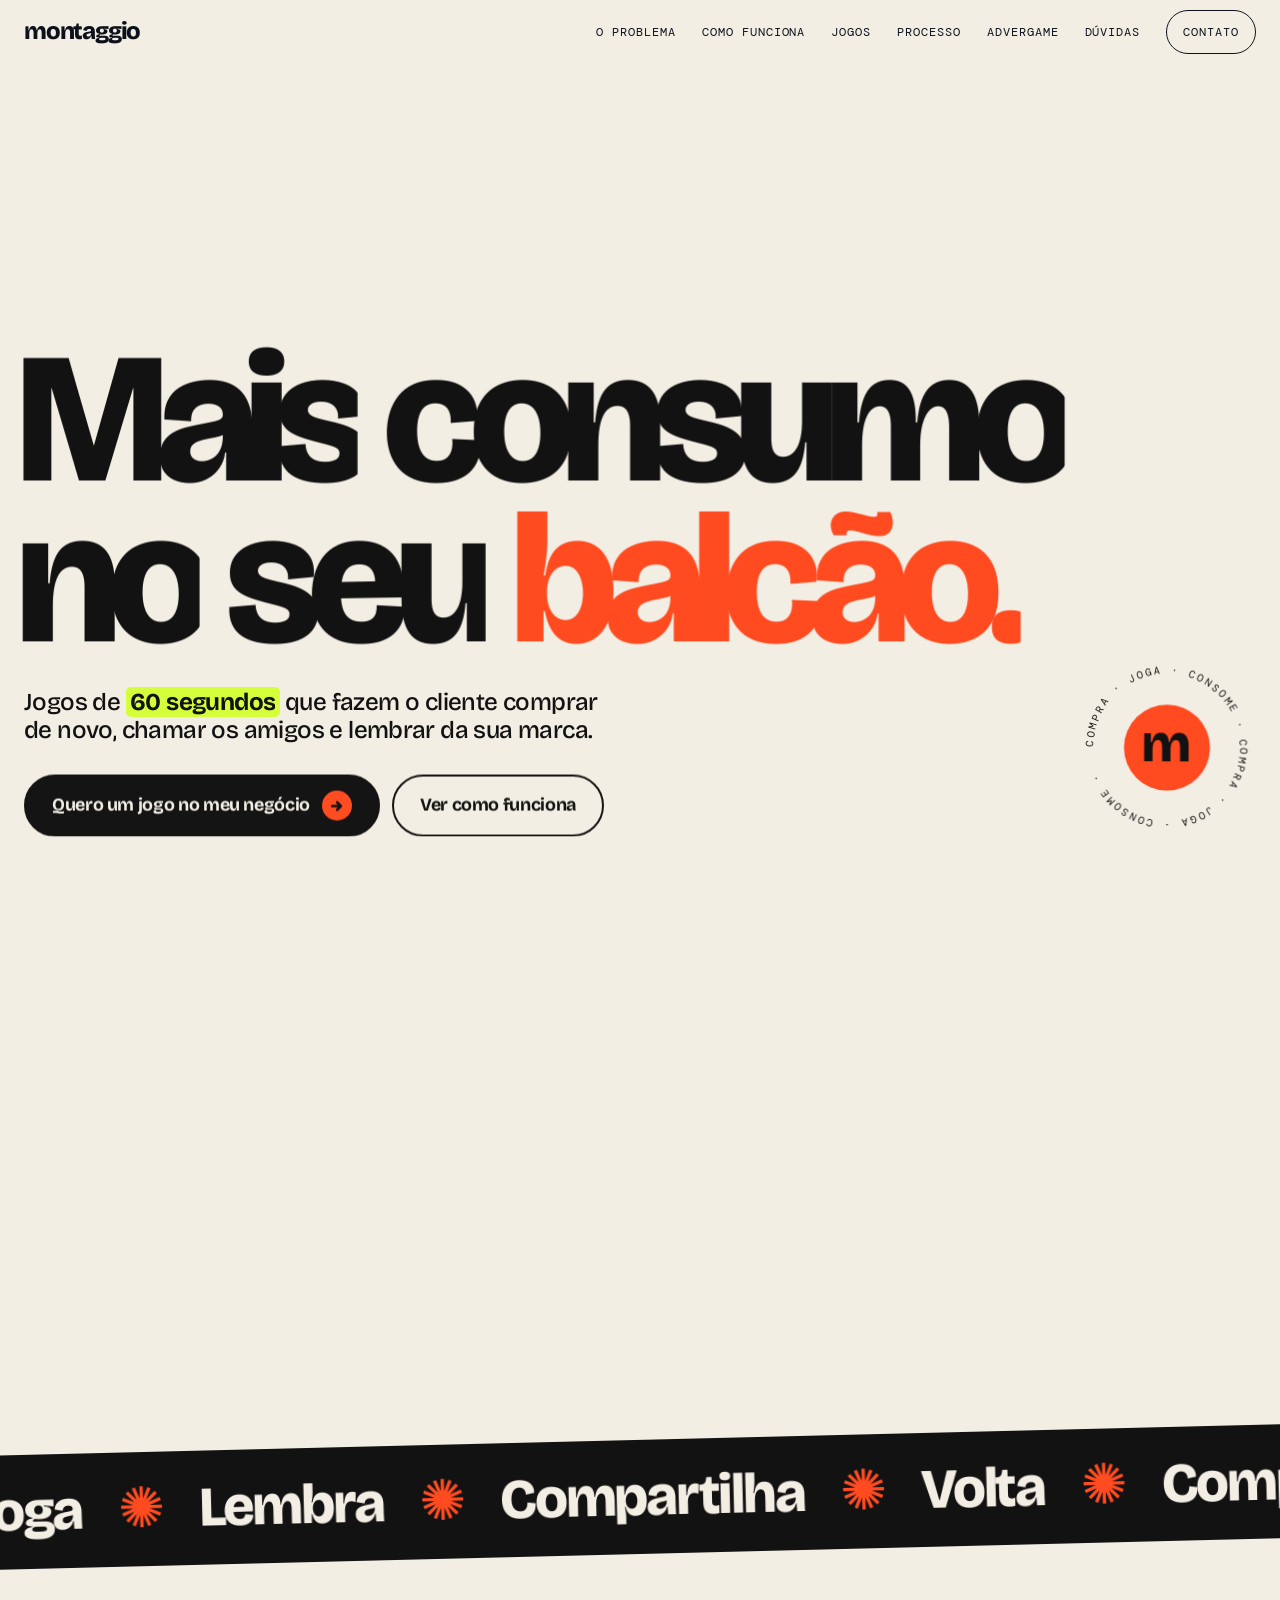
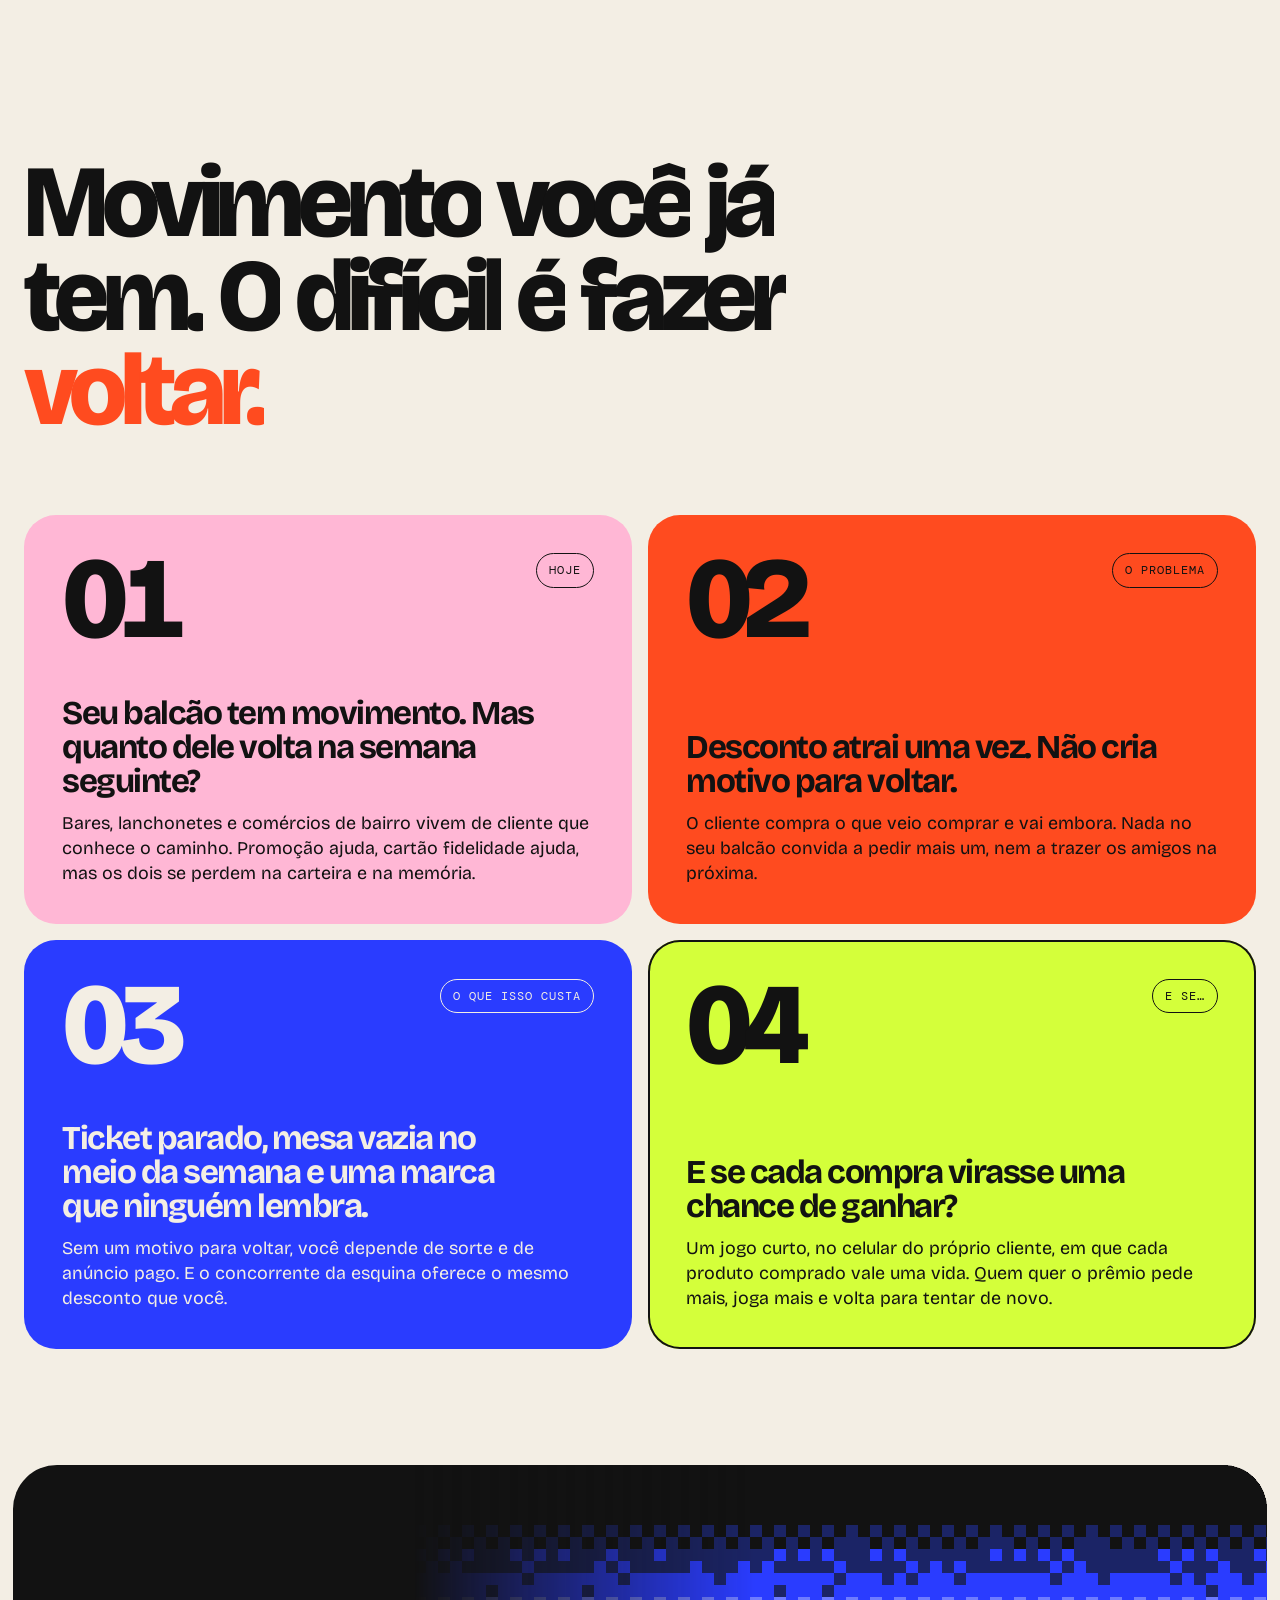
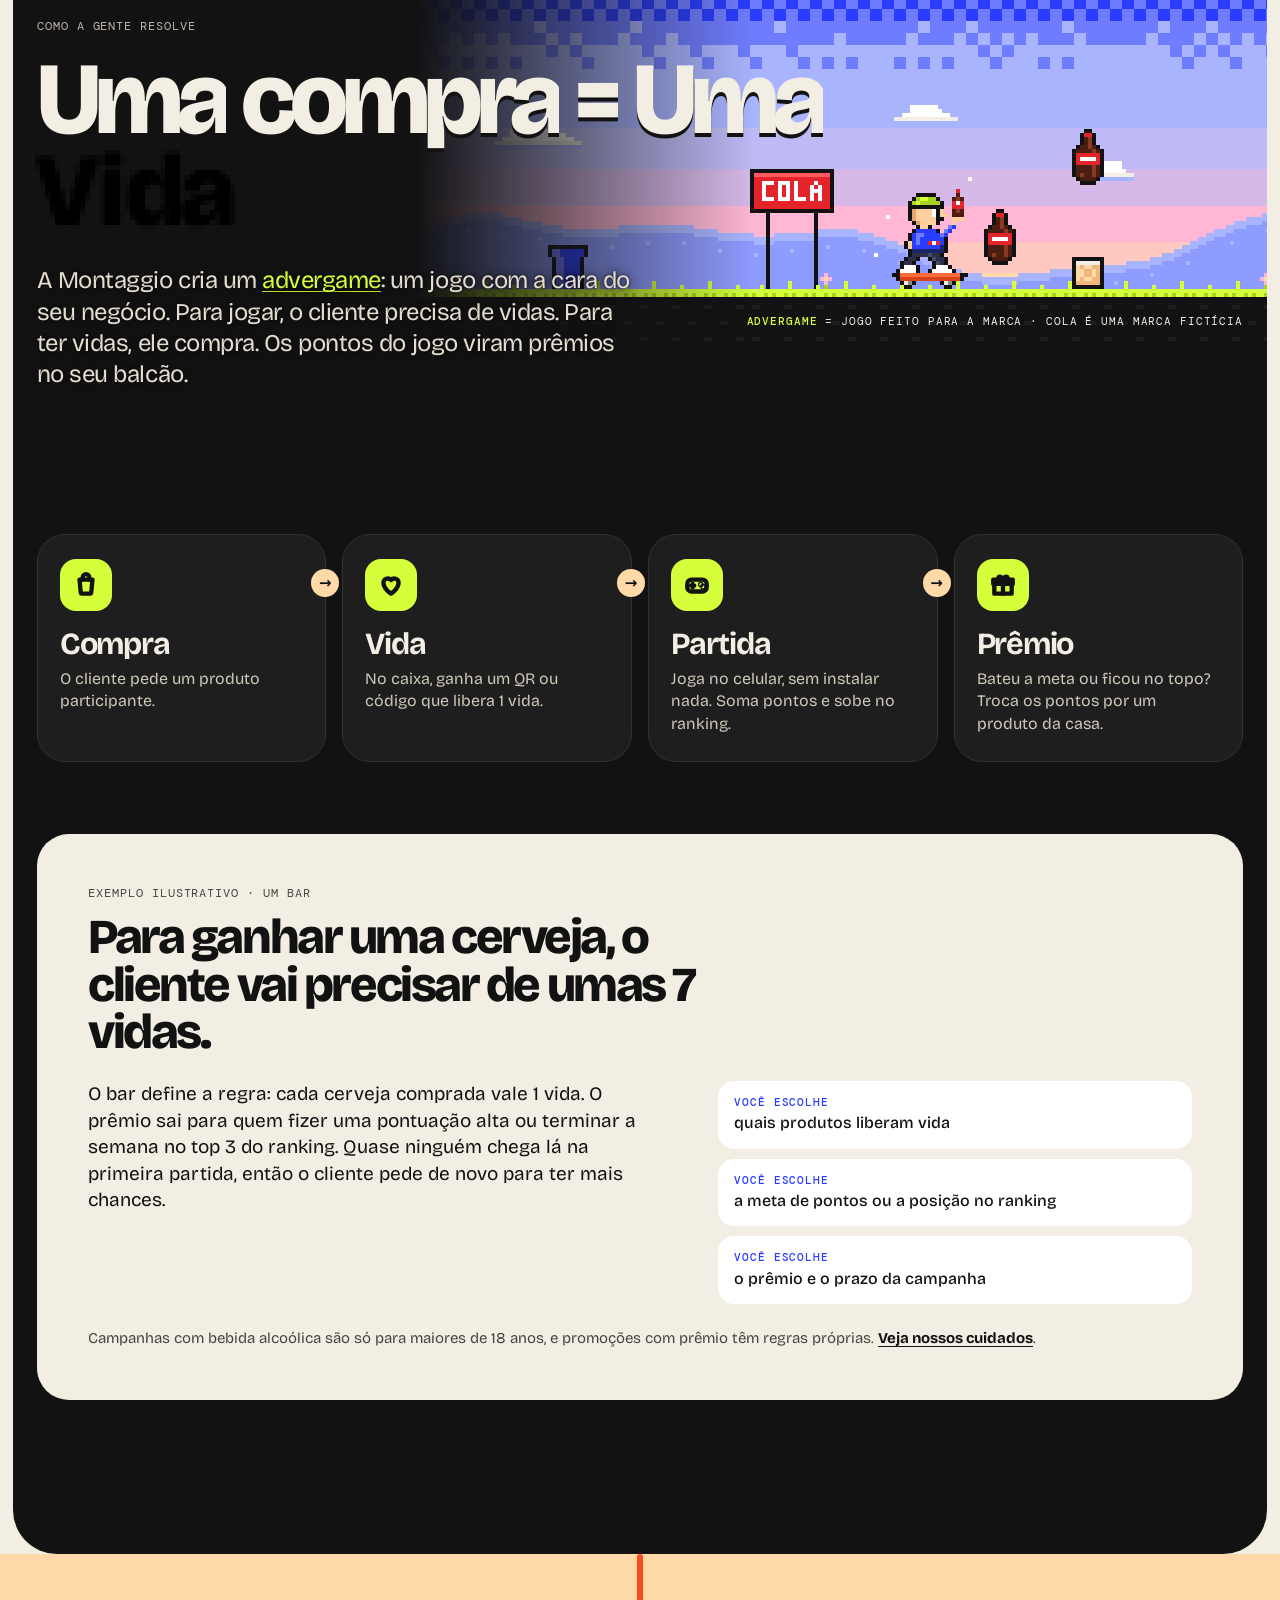
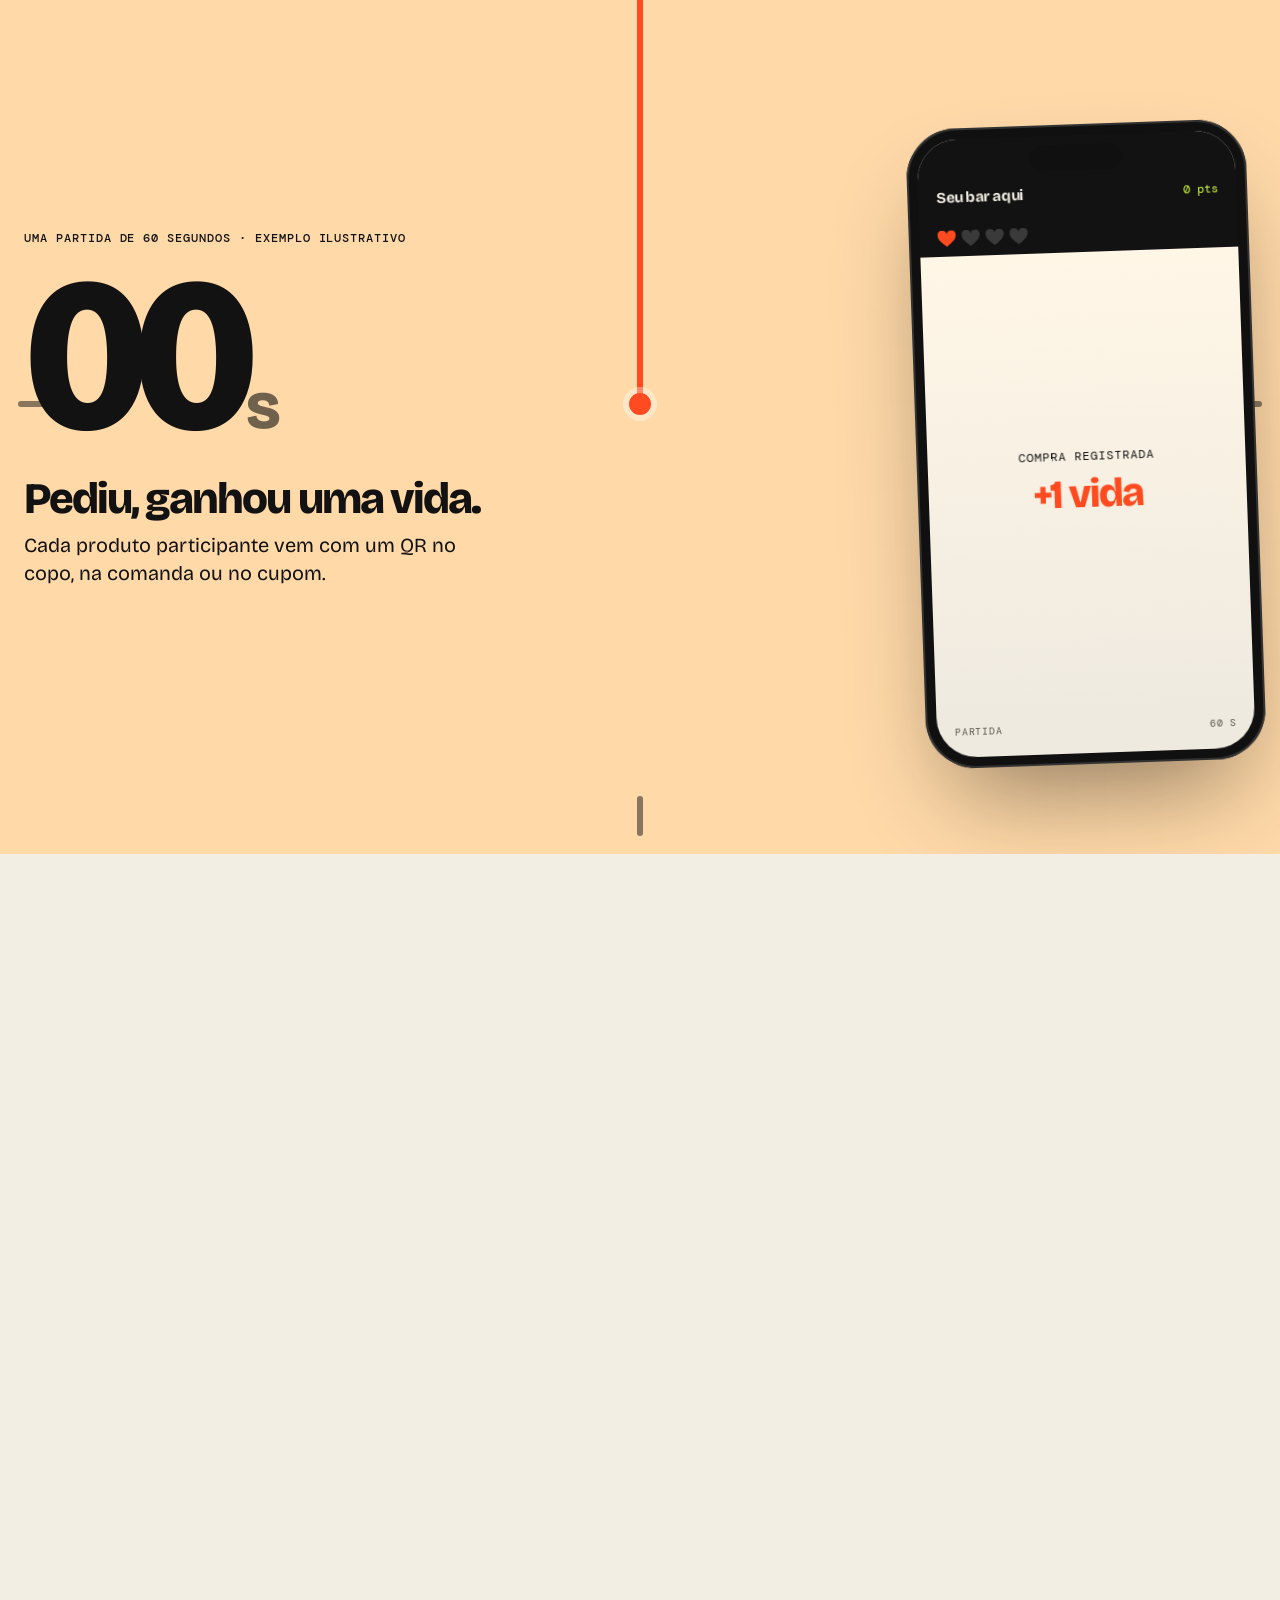
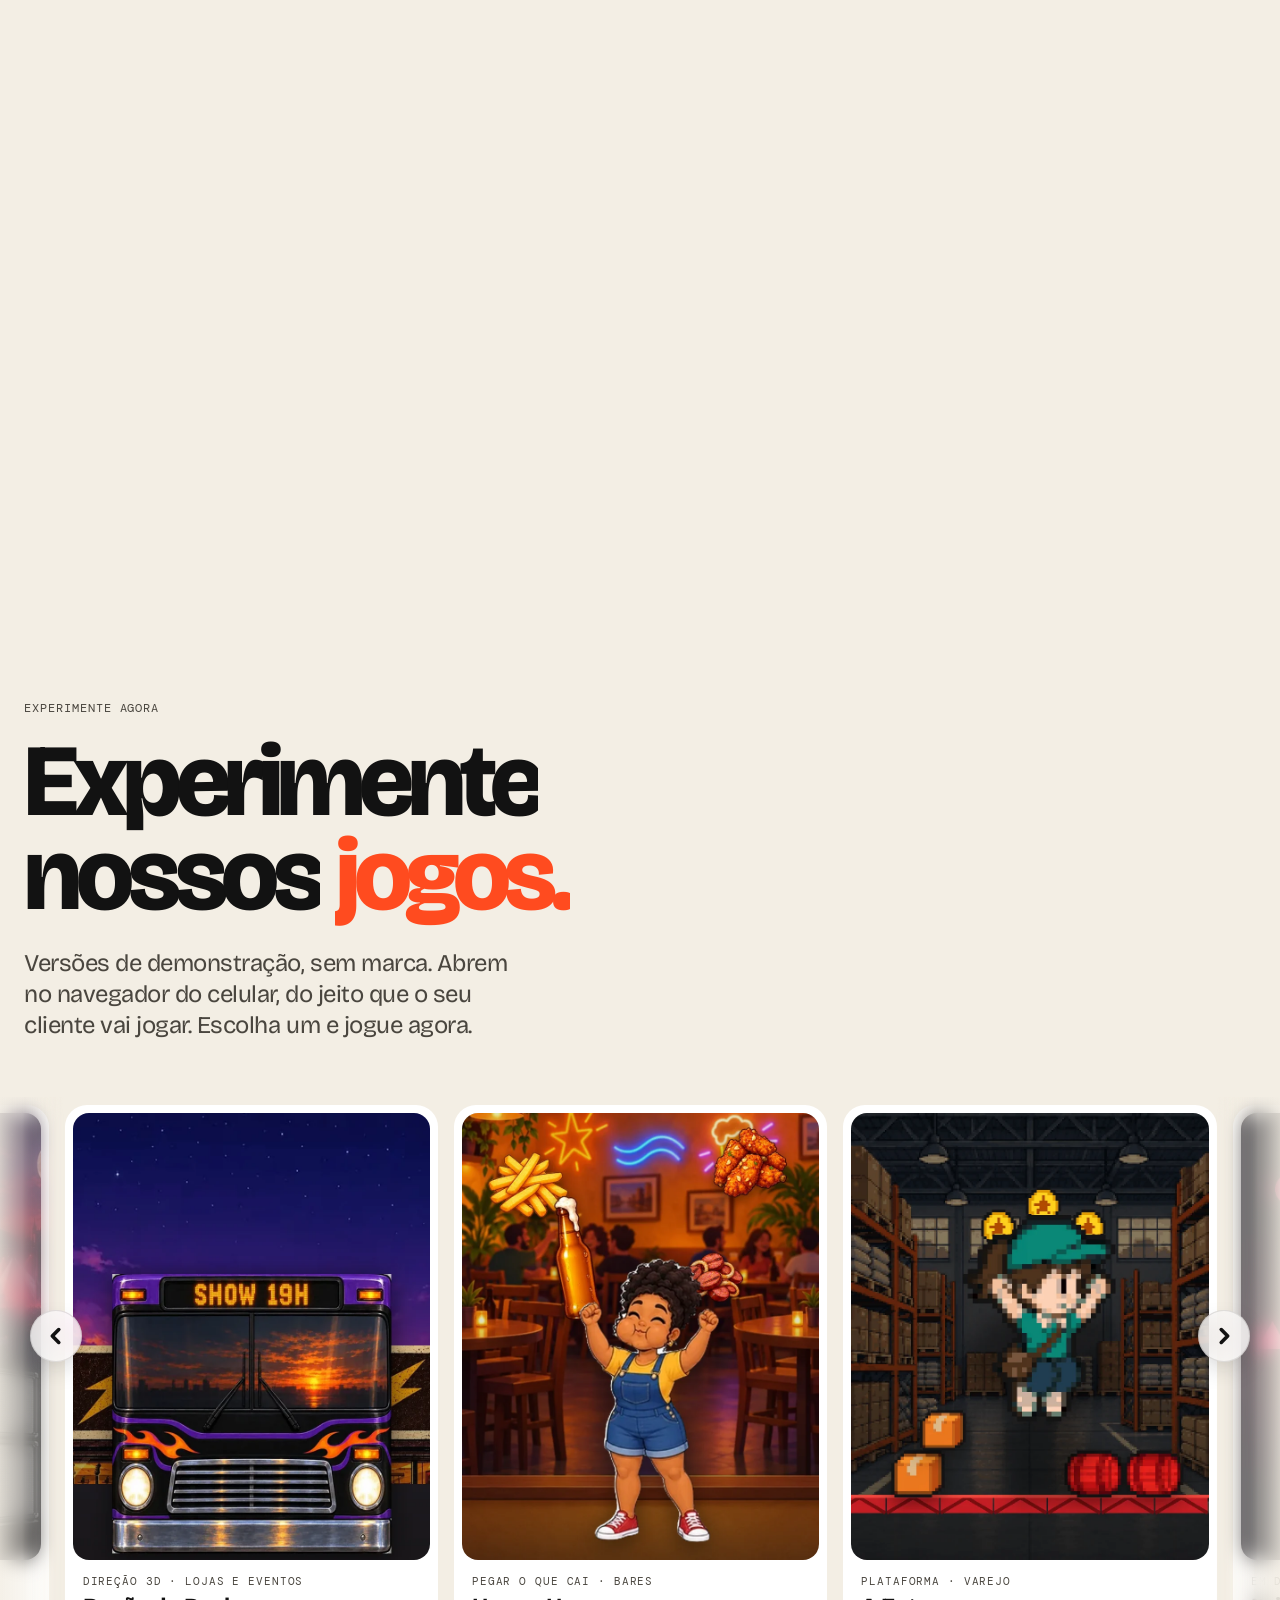
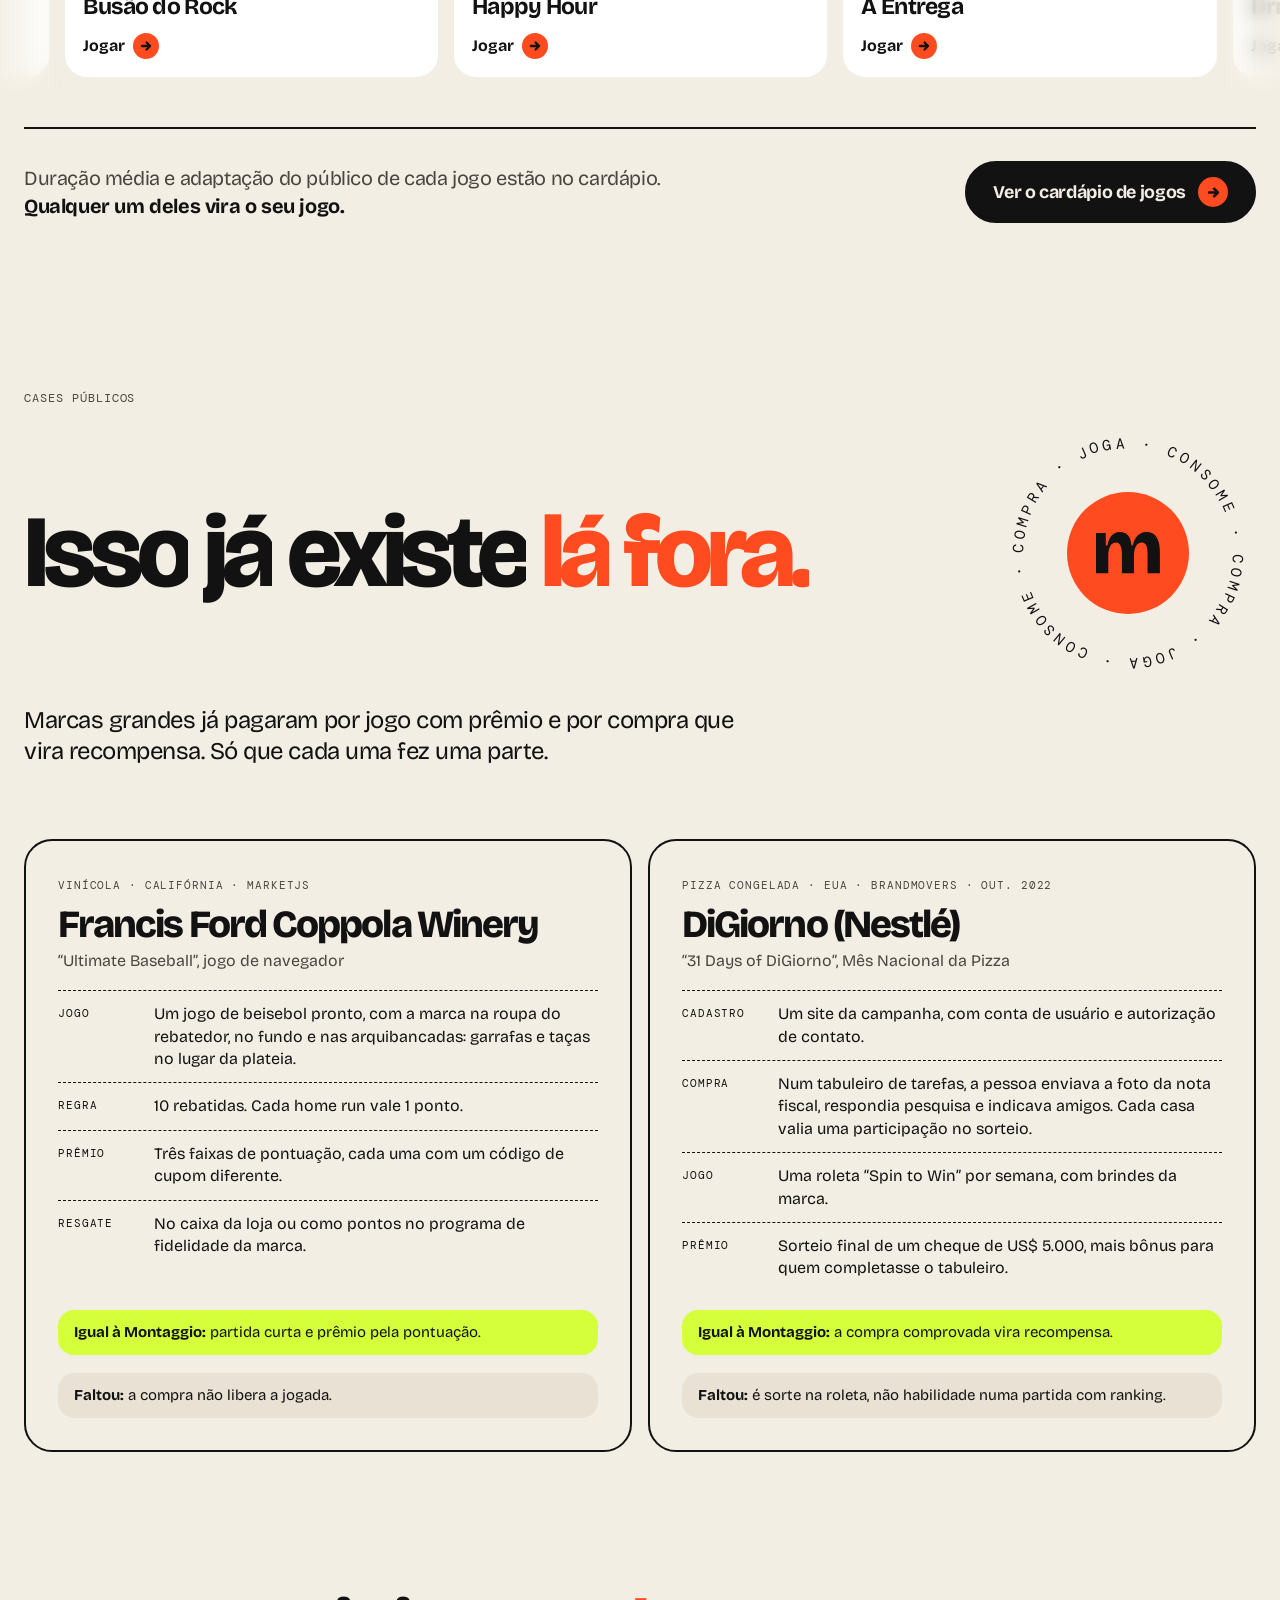
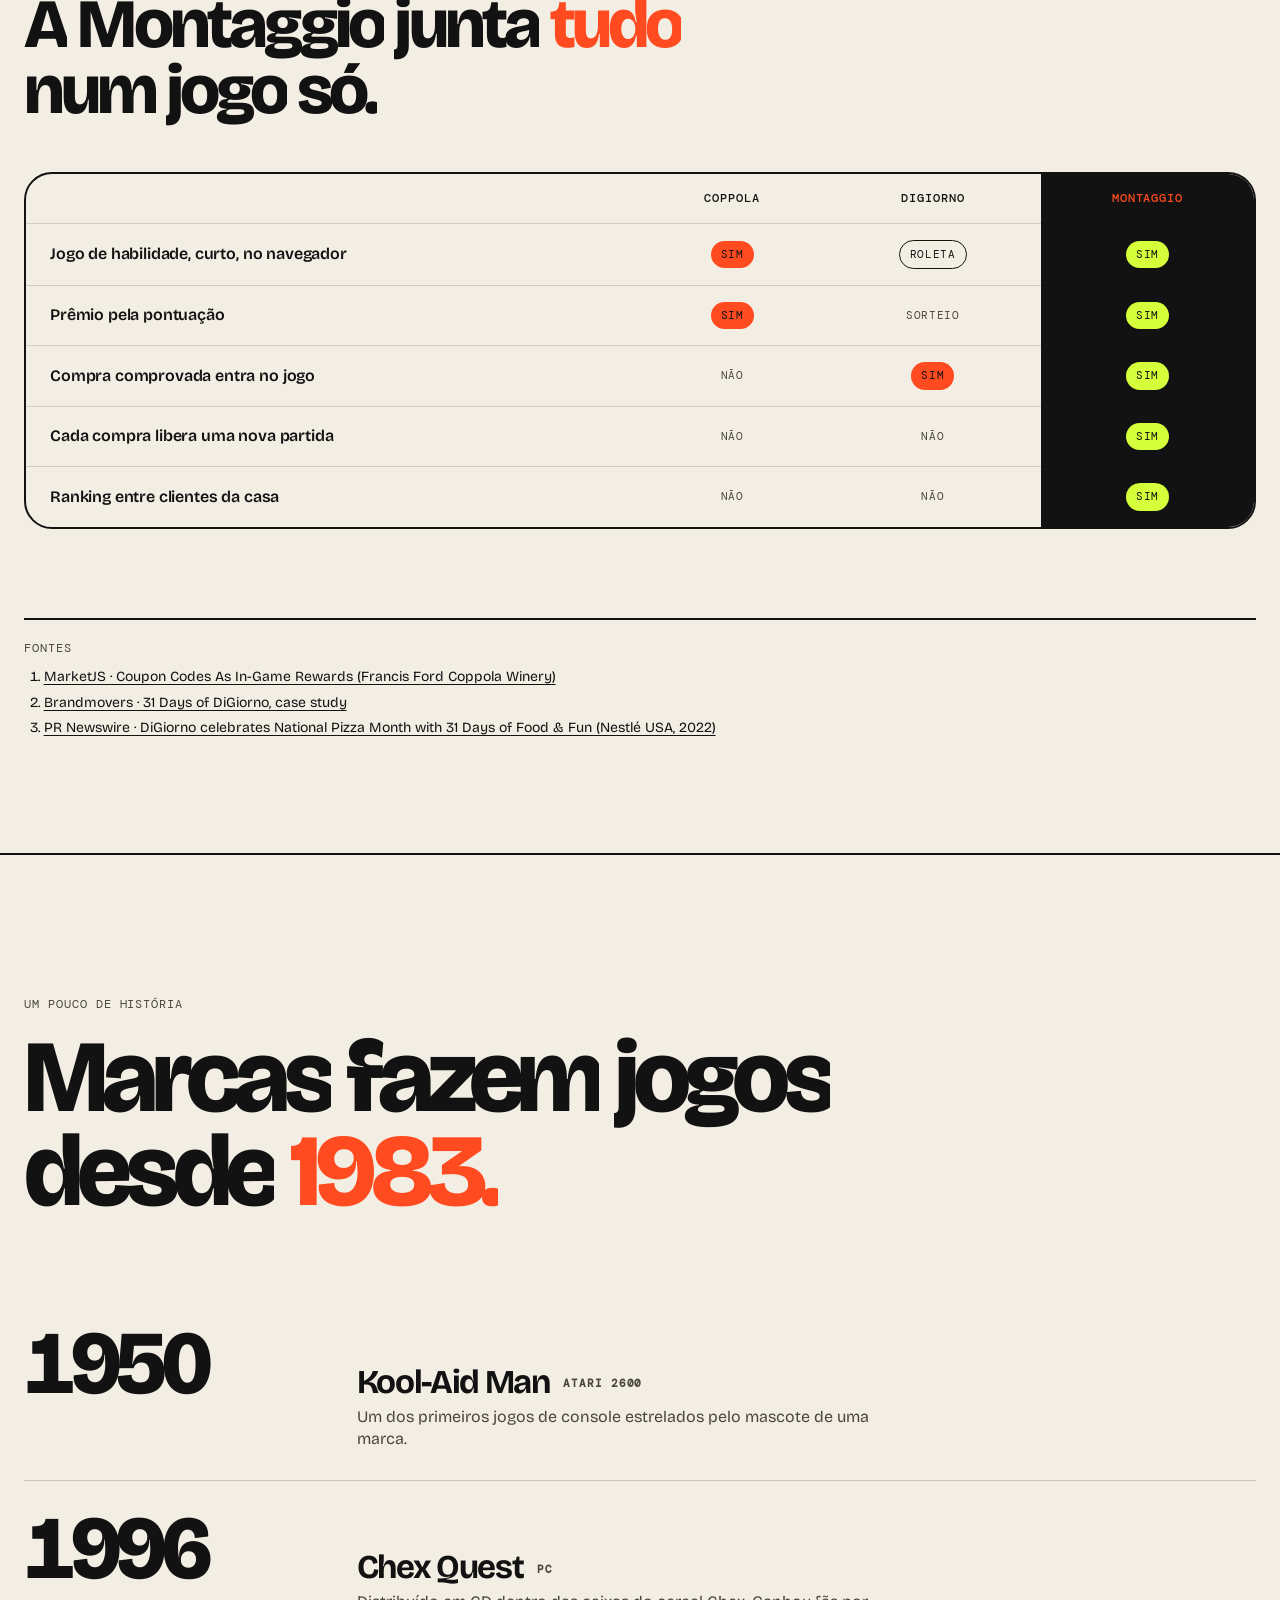
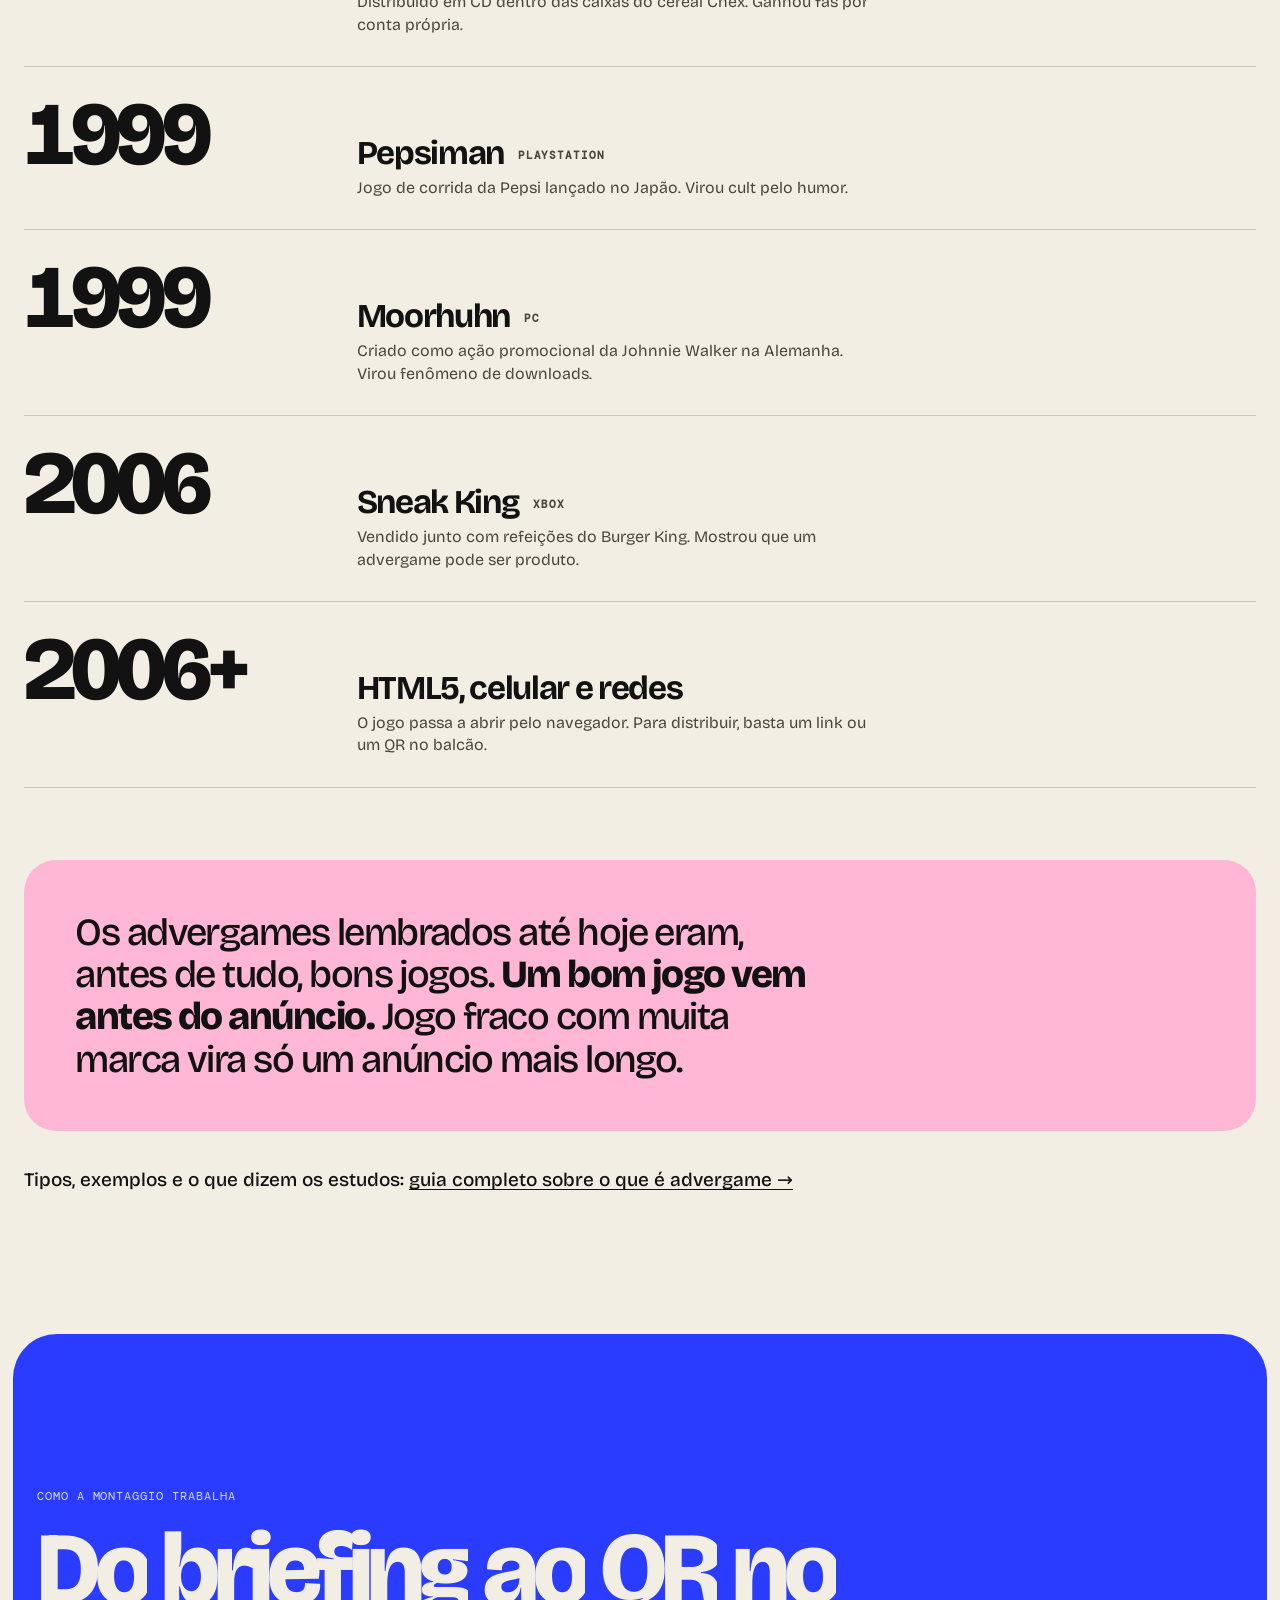
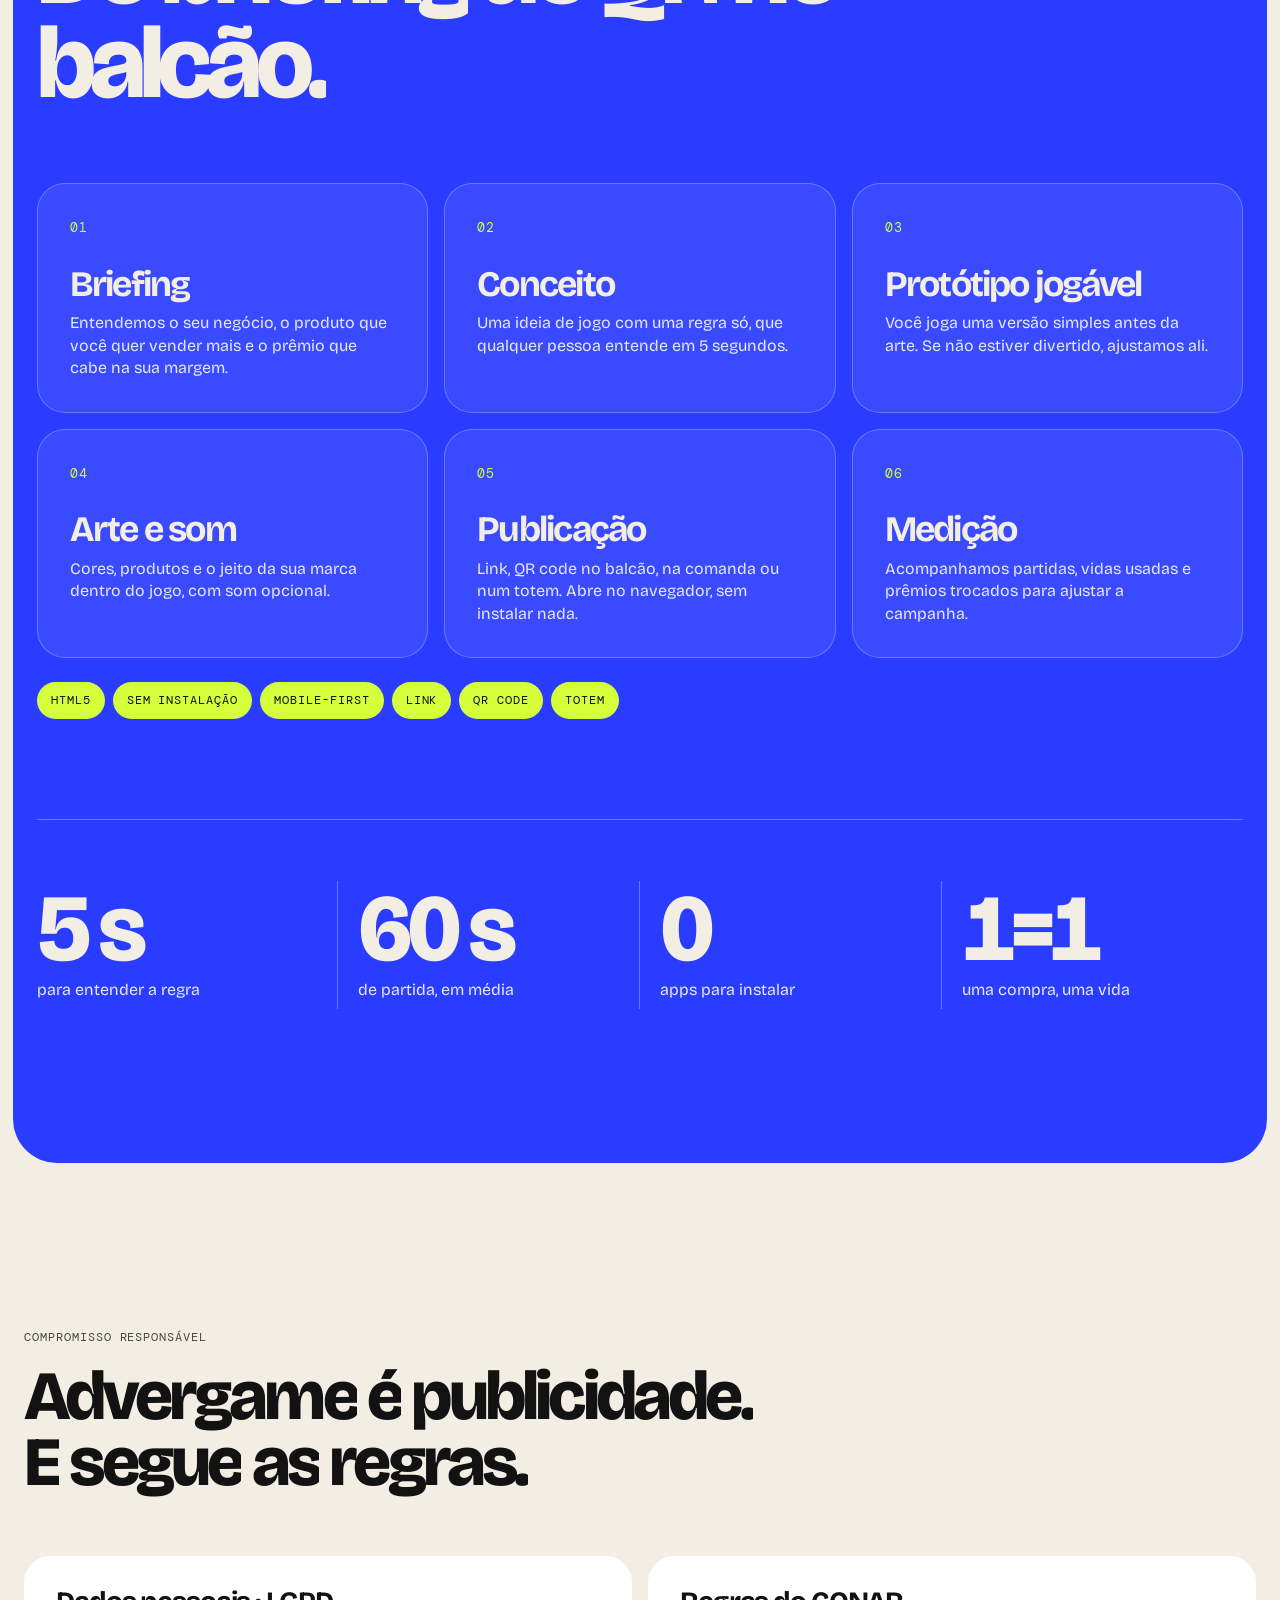
==== commit 23073c54: "Cache-bust dos thumbnails (CDN servia a versão antiga) Co-Authored-By: Claude Opus 5.5 <noreply@anth" ====
--- a/index.html
+++ b/index.html
@@ -355,23 +355,23 @@
   <div class="pc rv" role="region" aria-roledescription="carrossel" aria-label="Jogos de demonstração">
     <ul class="pc-track" id="pcTrack">
       <li><a class="pg" href="https://cardapio.tuzihd.com.br/jogos/busao-do-rock/" target="_blank" rel="noopener">
-        <span class="pg-shot"><img src="assets/jogos/busao-do-rock-thumb.webp" alt="Busão do Rock: o ônibus do rock chegando para o show das 19h" width="800" height="1000" loading="lazy" decoding="async"></span>
+        <span class="pg-shot"><img src="assets/jogos/busao-do-rock-thumb.webp?v=3" alt="Busão do Rock: o ônibus do rock chegando para o show das 19h" width="800" height="1000" loading="lazy" decoding="async"></span>
         <span class="pg-body"><span class="mono">Direção 3D · Lojas e eventos</span><b>Busão do Rock</b><span class="pg-go">Jogar <i aria-hidden="true"><svg viewBox="0 0 24 24"><path d="M5 12h14M13 6l6 6-6 6"/></svg></i></span></span>
       </a></li>
       <li><a class="pg" href="https://cardapio.tuzihd.com.br/jogos/happy-hour/" target="_blank" rel="noopener">
-        <span class="pg-shot"><img src="assets/jogos/happy-hour-thumb.webp" alt="Happy Hour: personagem pegando petiscos que caem no bar" width="800" height="1000" loading="lazy" decoding="async"></span>
+        <span class="pg-shot"><img src="assets/jogos/happy-hour-thumb.webp?v=3" alt="Happy Hour: personagem pegando petiscos que caem no bar" width="800" height="1000" loading="lazy" decoding="async"></span>
         <span class="pg-body"><span class="mono">Pegar o que cai · Bares</span><b>Happy Hour</b><span class="pg-go">Jogar <i aria-hidden="true"><svg viewBox="0 0 24 24"><path d="M5 12h14M13 6l6 6-6 6"/></svg></i></span></span>
       </a></li>
       <li><a class="pg" href="https://cardapio.tuzihd.com.br/jogos/a-entrega/" target="_blank" rel="noopener">
-        <span class="pg-shot"><img src="assets/jogos/a-entrega-thumb.webp" alt="A Entrega: personagem pulando no galpão, entre caixas e barris" width="800" height="1000" loading="lazy" decoding="async"></span>
+        <span class="pg-shot"><img src="assets/jogos/a-entrega-thumb.webp?v=3" alt="A Entrega: personagem pulando no galpão, entre caixas e barris" width="800" height="1000" loading="lazy" decoding="async"></span>
         <span class="pg-body"><span class="mono">Plataforma · Varejo</span><b>A Entrega</b><span class="pg-go">Jogar <i aria-hidden="true"><svg viewBox="0 0 24 24"><path d="M5 12h14M13 6l6 6-6 6"/></svg></i></span></span>
       </a></li>
       <li><a class="pg" href="https://cardapio.tuzihd.com.br/jogos/drink-as-cegas/" target="_blank" rel="noopener">
-        <span class="pg-shot"><img src="assets/jogos/drink-as-cegas-thumb.webp" alt="Drink às Cegas: a taça do jogo cercada pelos ícones misteriosos" width="800" height="1000" loading="lazy" decoding="async"></span>
+        <span class="pg-shot"><img src="assets/jogos/drink-as-cegas-thumb.webp?v=3" alt="Drink às Cegas: a taça do jogo cercada pelos ícones misteriosos" width="800" height="1000" loading="lazy" decoding="async"></span>
         <span class="pg-body"><span class="mono">Em dupla · 2 celulares</span><b>Drink às Cegas</b><span class="pg-go">Jogar <i aria-hidden="true"><svg viewBox="0 0 24 24"><path d="M5 12h14M13 6l6 6-6 6"/></svg></i></span></span>
       </a></li>
       <li><a class="pg" href="https://cardapio.tuzihd.com.br/jogos/fuga-do-poser/" target="_blank" rel="noopener">
-        <span class="pg-shot"><img src="assets/jogos/fuga-do-poser-thumb.webp" alt="Fuga do Poser: herói fugindo do chato nos bastidores do festival" width="800" height="1000" loading="lazy" decoding="async"></span>
+        <span class="pg-shot"><img src="assets/jogos/fuga-do-poser-thumb.webp?v=3" alt="Fuga do Poser: herói fugindo do chato nos bastidores do festival" width="800" height="1000" loading="lazy" decoding="async"></span>
         <span class="pg-body"><span class="mono">Corrida infinita · Shows</span><b>Fuga do Poser</b><span class="pg-go">Jogar <i aria-hidden="true"><svg viewBox="0 0 24 24"><path d="M5 12h14M13 6l6 6-6 6"/></svg></i></span></span>
       </a></li>
     </ul>
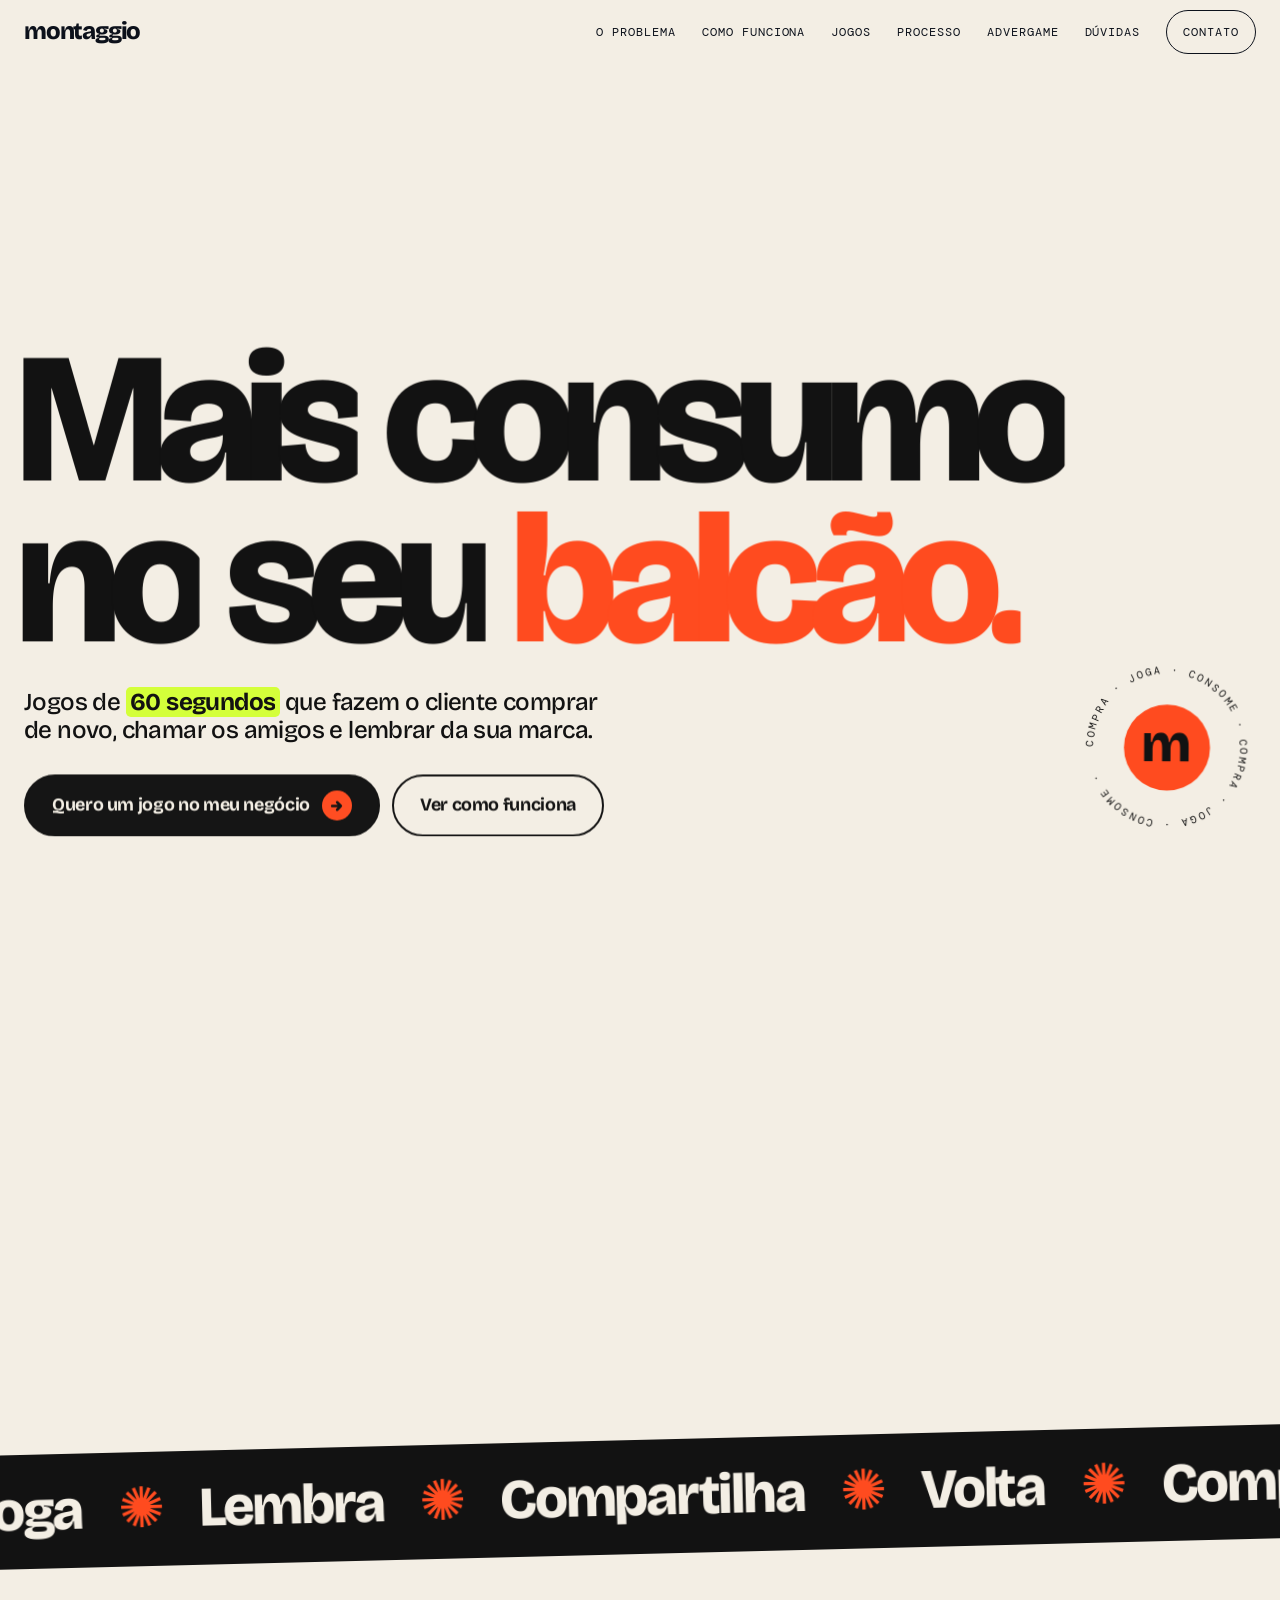
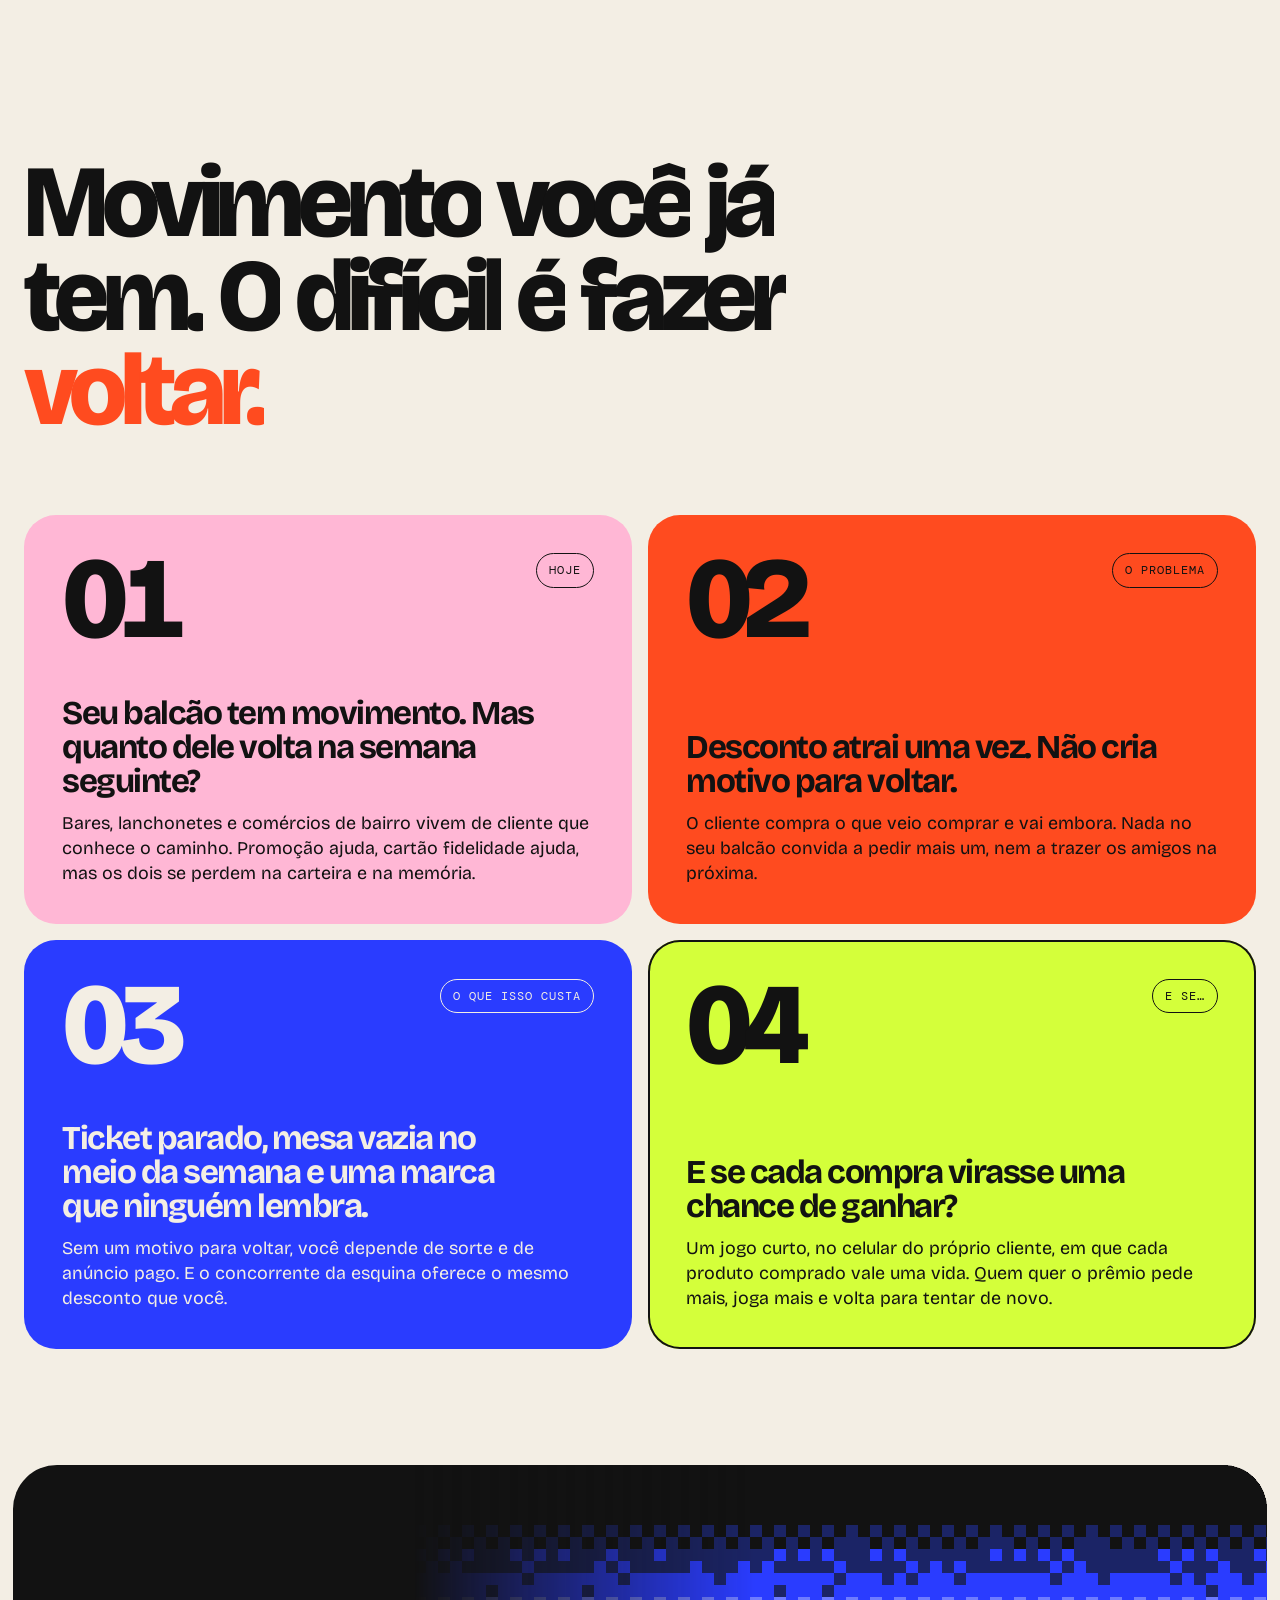
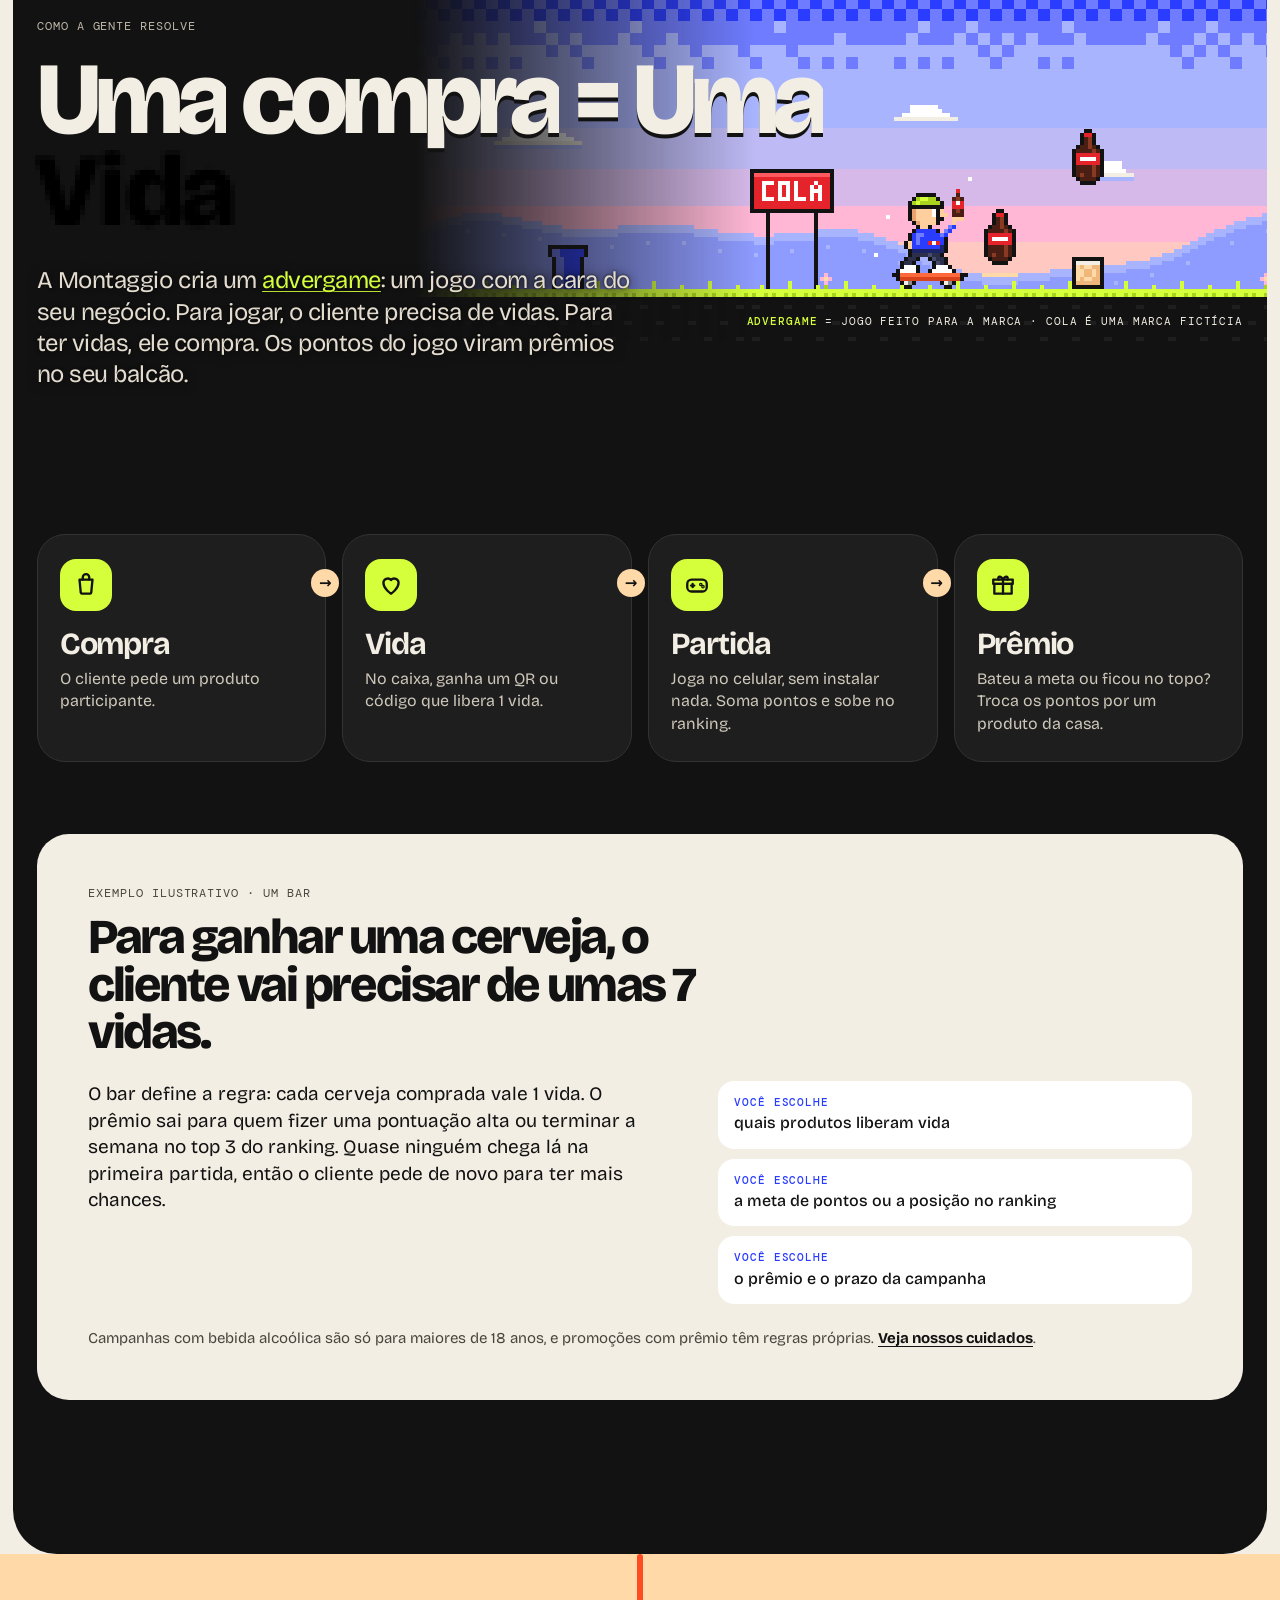
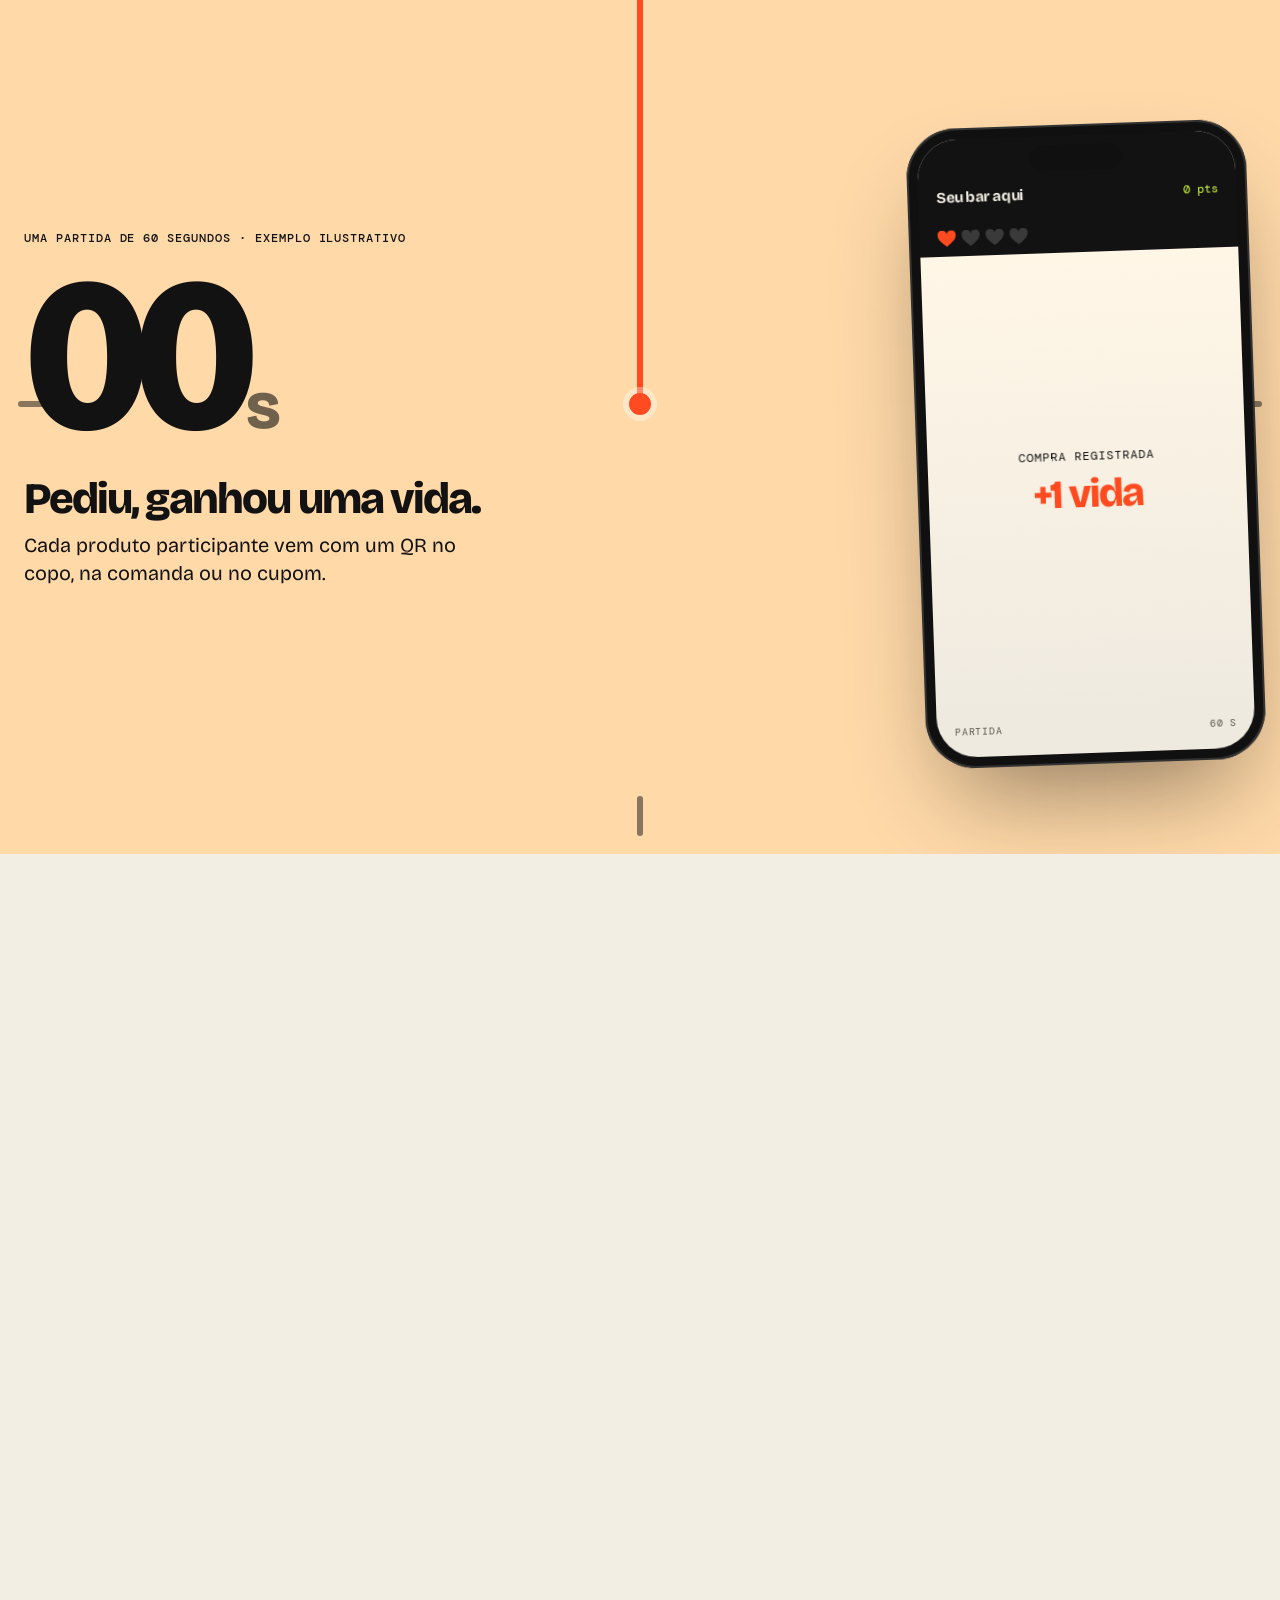
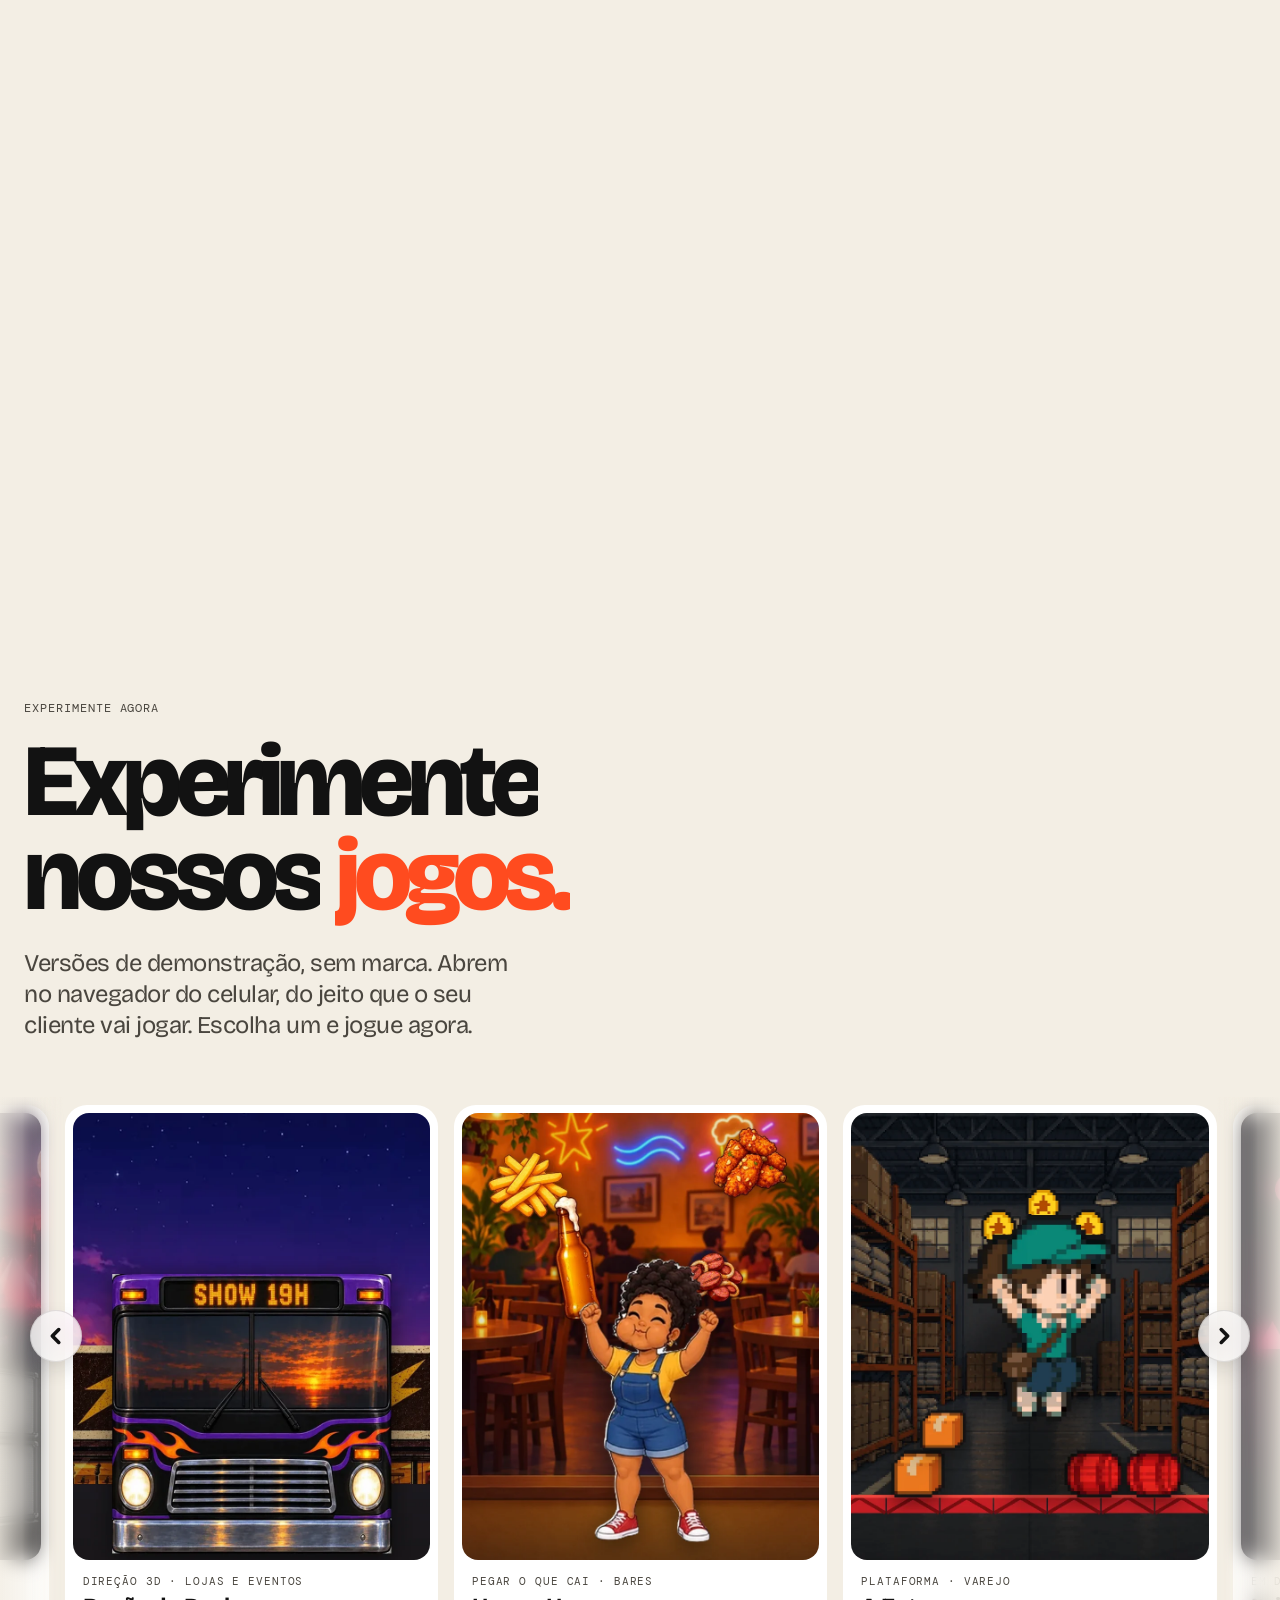
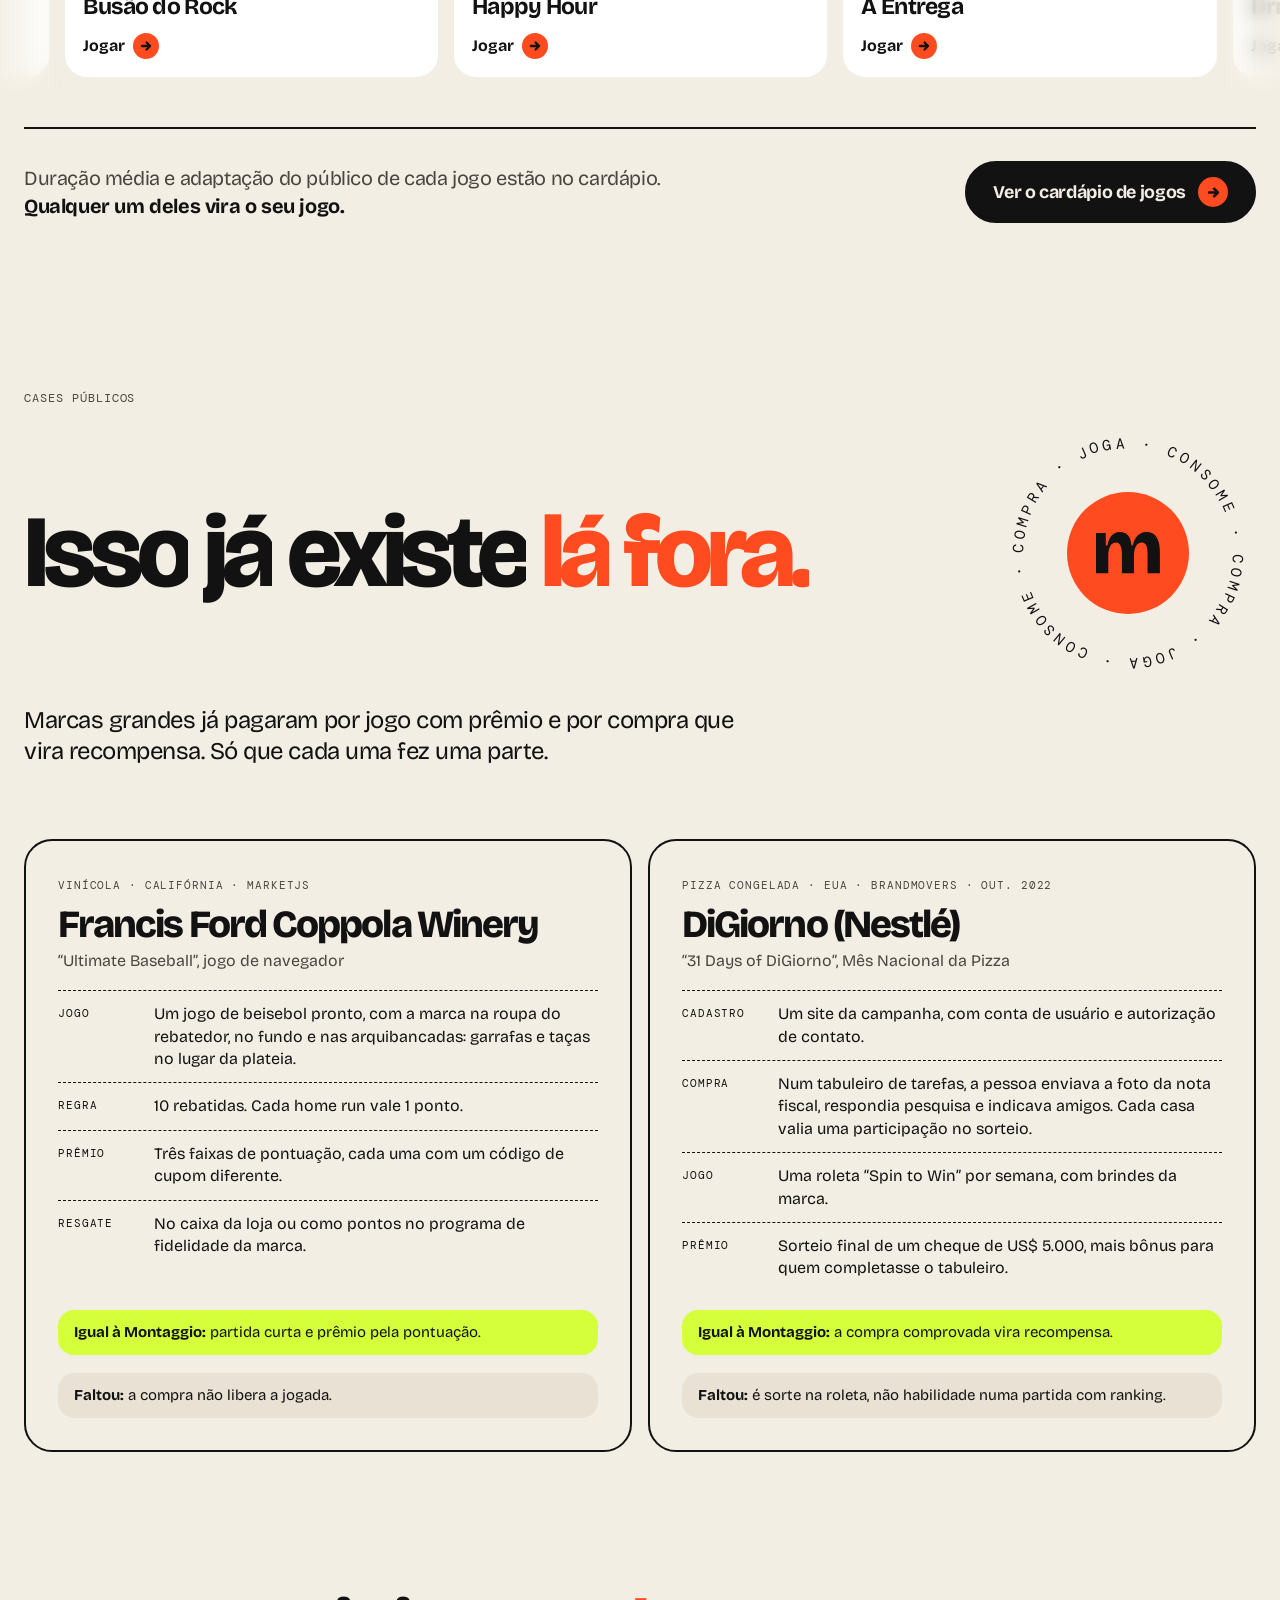
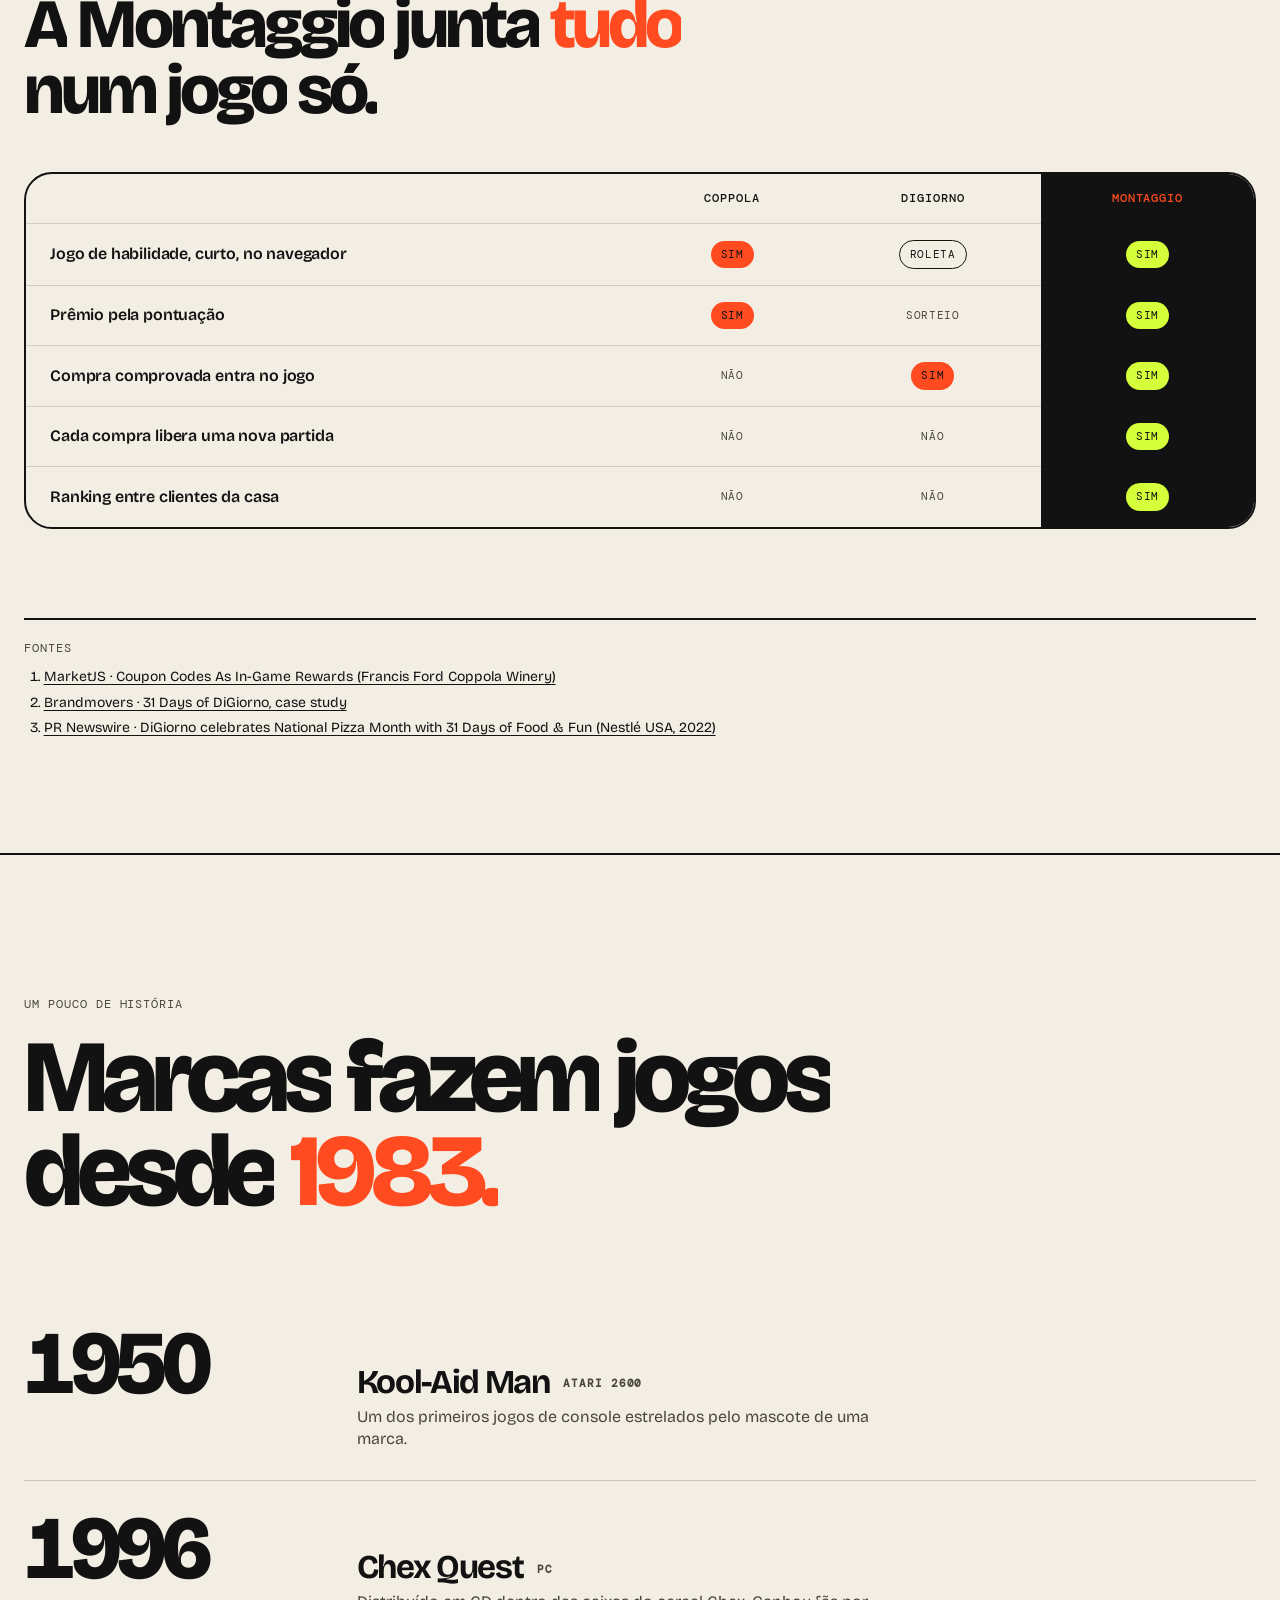
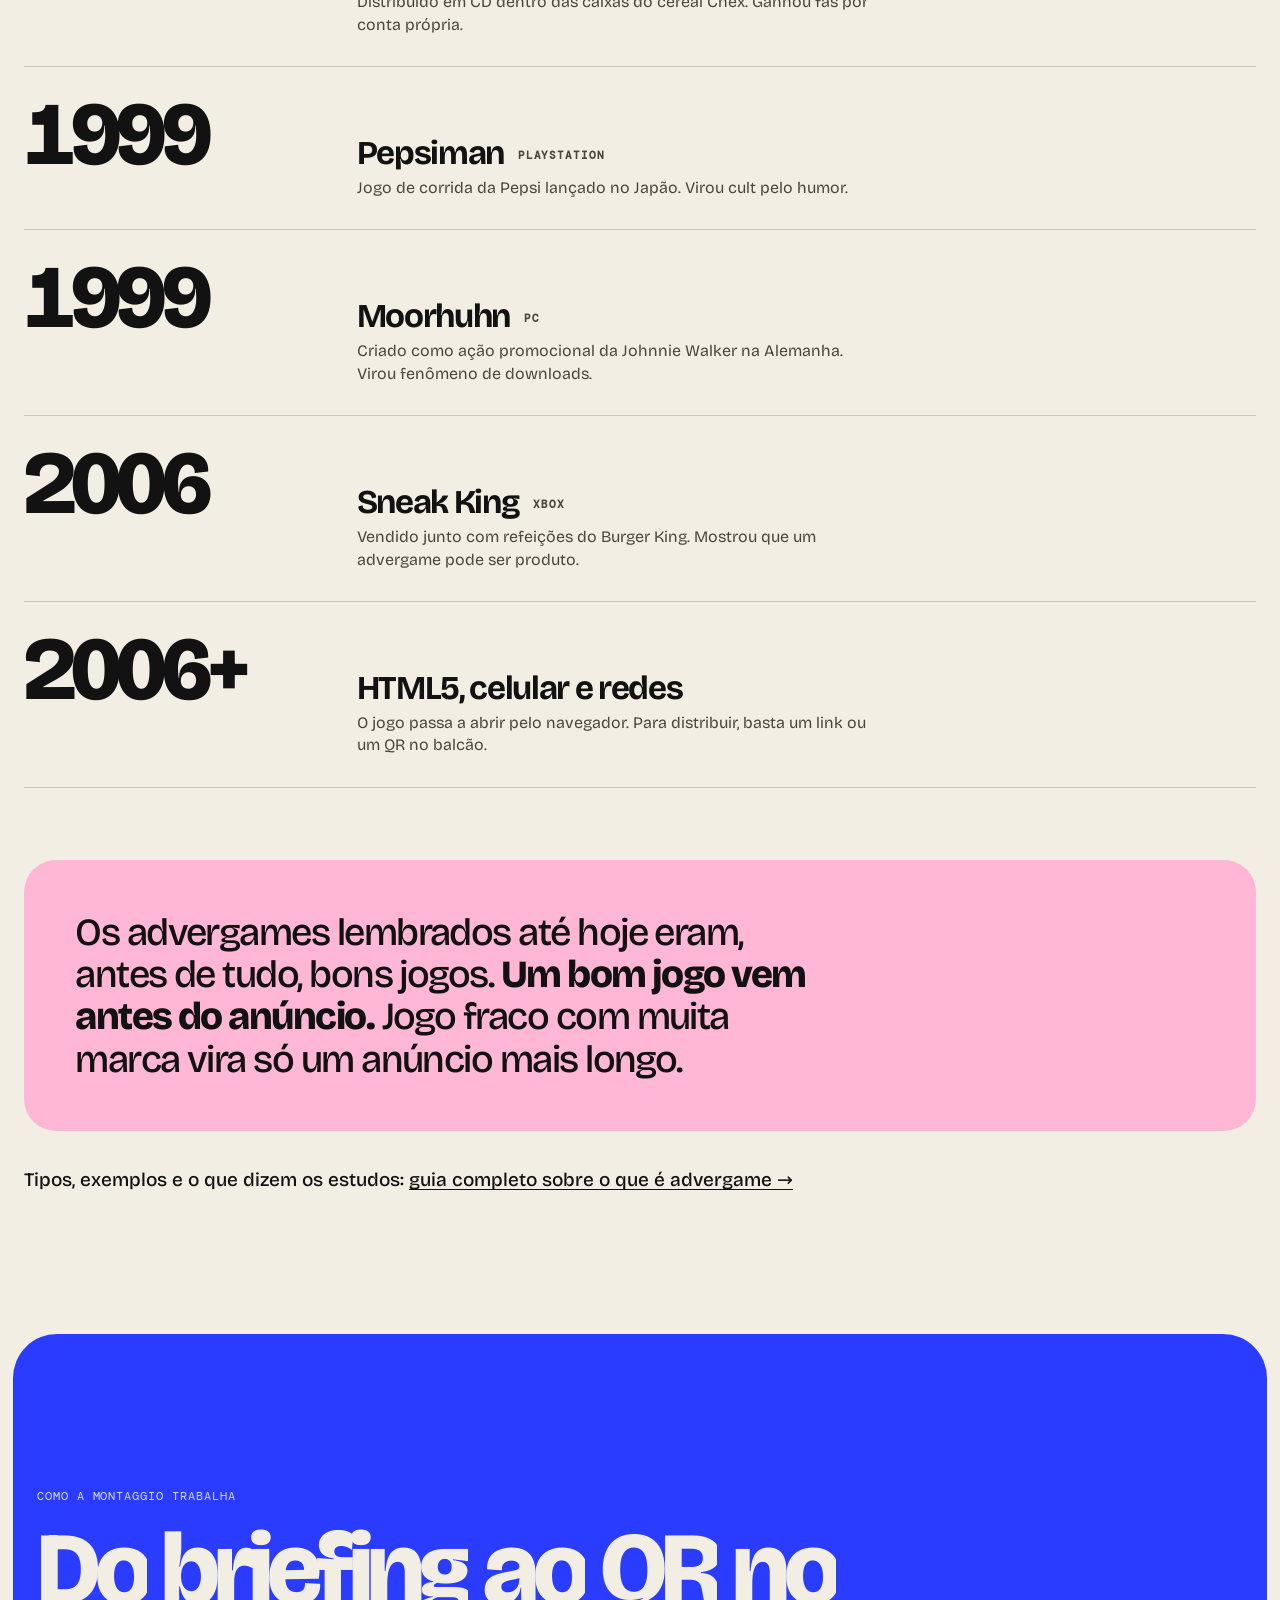
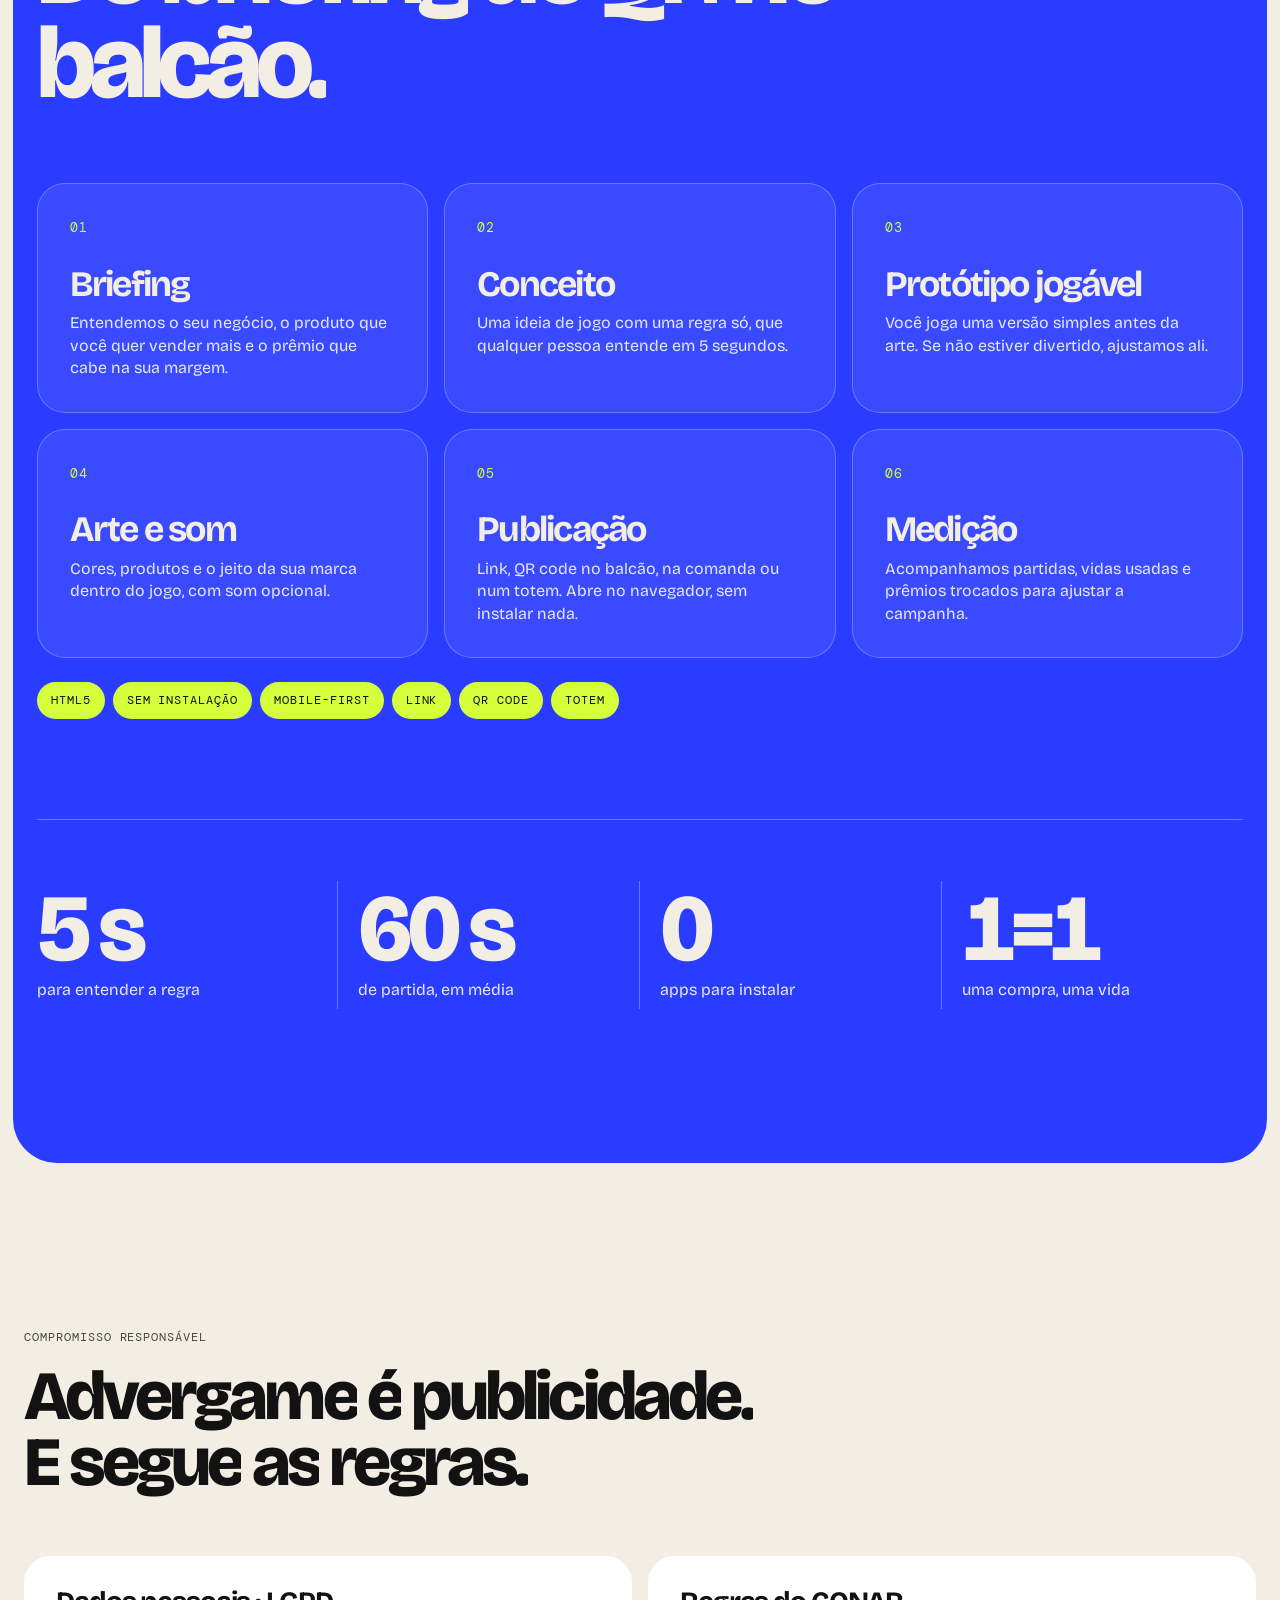
==== commit 50e695e8: "Pop-up com QR code nos cards do carrossel; ícones do fluxo mais finos - Clicar num jogo do carrossel" ====
--- a/index.html
+++ b/index.html
@@ -112,7 +112,7 @@
 <meta http-equiv="Content-Security-Policy" content="default-src 'self'; script-src 'self' 'sha256-Du+OJKJSbdUgz5nrHeWWINvez6XKDDU/tyj/5c2uvwo='; style-src 'self' 'unsafe-inline'; img-src 'self' data:; font-src 'self'; connect-src 'self'; object-src 'none'; base-uri 'self'; form-action 'none'; frame-src 'none'; upgrade-insecure-requests">
 <meta name="referrer" content="strict-origin-when-cross-origin">
 <link rel="preload" href="assets/fonts/bricolage-latin.woff2" as="font" type="font/woff2" crossorigin>
-<link rel="stylesheet" href="style.css?v=20261124c">
+<link rel="stylesheet" href="style.css?v=20261124d">
 <!-- Marca a página como "com JS" antes de pintar, para os reveals não piscarem -->
 <script>document.documentElement.classList.add('js')</script>
 </head>
@@ -354,23 +354,23 @@
        O script.js ("CARROSSEL") clona a lista dos dois lados e reposiciona sem o usuário ver. -->
   <div class="pc rv" role="region" aria-roledescription="carrossel" aria-label="Jogos de demonstração">
     <ul class="pc-track" id="pcTrack">
-      <li><a class="pg" href="https://cardapio.tuzihd.com.br/jogos/busao-do-rock/" target="_blank" rel="noopener">
+      <li><a class="pg" data-game="busao-do-rock" aria-haspopup="dialog" href="https://cardapio.tuzihd.com.br/jogos/busao-do-rock/" target="_blank" rel="noopener">
         <span class="pg-shot"><img src="assets/jogos/busao-do-rock-thumb.webp?v=3" alt="Busão do Rock: o ônibus do rock chegando para o show das 19h" width="800" height="1000" loading="lazy" decoding="async"></span>
         <span class="pg-body"><span class="mono">Direção 3D · Lojas e eventos</span><b>Busão do Rock</b><span class="pg-go">Jogar <i aria-hidden="true"><svg viewBox="0 0 24 24"><path d="M5 12h14M13 6l6 6-6 6"/></svg></i></span></span>
       </a></li>
-      <li><a class="pg" href="https://cardapio.tuzihd.com.br/jogos/happy-hour/" target="_blank" rel="noopener">
+      <li><a class="pg" data-game="happy-hour" aria-haspopup="dialog" href="https://cardapio.tuzihd.com.br/jogos/happy-hour/" target="_blank" rel="noopener">
         <span class="pg-shot"><img src="assets/jogos/happy-hour-thumb.webp?v=3" alt="Happy Hour: personagem pegando petiscos que caem no bar" width="800" height="1000" loading="lazy" decoding="async"></span>
         <span class="pg-body"><span class="mono">Pegar o que cai · Bares</span><b>Happy Hour</b><span class="pg-go">Jogar <i aria-hidden="true"><svg viewBox="0 0 24 24"><path d="M5 12h14M13 6l6 6-6 6"/></svg></i></span></span>
       </a></li>
-      <li><a class="pg" href="https://cardapio.tuzihd.com.br/jogos/a-entrega/" target="_blank" rel="noopener">
+      <li><a class="pg" data-game="a-entrega" aria-haspopup="dialog" href="https://cardapio.tuzihd.com.br/jogos/a-entrega/" target="_blank" rel="noopener">
         <span class="pg-shot"><img src="assets/jogos/a-entrega-thumb.webp?v=3" alt="A Entrega: personagem pulando no galpão, entre caixas e barris" width="800" height="1000" loading="lazy" decoding="async"></span>
         <span class="pg-body"><span class="mono">Plataforma · Varejo</span><b>A Entrega</b><span class="pg-go">Jogar <i aria-hidden="true"><svg viewBox="0 0 24 24"><path d="M5 12h14M13 6l6 6-6 6"/></svg></i></span></span>
       </a></li>
-      <li><a class="pg" href="https://cardapio.tuzihd.com.br/jogos/drink-as-cegas/" target="_blank" rel="noopener">
+      <li><a class="pg" data-game="drink-as-cegas" aria-haspopup="dialog" href="https://cardapio.tuzihd.com.br/jogos/drink-as-cegas/" target="_blank" rel="noopener">
         <span class="pg-shot"><img src="assets/jogos/drink-as-cegas-thumb.webp?v=3" alt="Drink às Cegas: a taça do jogo cercada pelos ícones misteriosos" width="800" height="1000" loading="lazy" decoding="async"></span>
         <span class="pg-body"><span class="mono">Em dupla · 2 celulares</span><b>Drink às Cegas</b><span class="pg-go">Jogar <i aria-hidden="true"><svg viewBox="0 0 24 24"><path d="M5 12h14M13 6l6 6-6 6"/></svg></i></span></span>
       </a></li>
-      <li><a class="pg" href="https://cardapio.tuzihd.com.br/jogos/fuga-do-poser/" target="_blank" rel="noopener">
+      <li><a class="pg" data-game="fuga-do-poser" aria-haspopup="dialog" href="https://cardapio.tuzihd.com.br/jogos/fuga-do-poser/" target="_blank" rel="noopener">
         <span class="pg-shot"><img src="assets/jogos/fuga-do-poser-thumb.webp?v=3" alt="Fuga do Poser: herói fugindo do chato nos bastidores do festival" width="800" height="1000" loading="lazy" decoding="async"></span>
         <span class="pg-body"><span class="mono">Corrida infinita · Shows</span><b>Fuga do Poser</b><span class="pg-go">Jogar <i aria-hidden="true"><svg viewBox="0 0 24 24"><path d="M5 12h14M13 6l6 6-6 6"/></svg></i></span></span>
       </a></li>
@@ -578,6 +578,25 @@
 
 </main>
 
+<!-- Pop-up do jogo (carrossel): capa, QR code para abrir no celular e "Jogar agora".
+     Preenchido pelo script.js ("POP-UP DO JOGO"); QR codes em assets/qr/ (gerados no projeto do cardápio). -->
+<dialog class="qm" id="qm" aria-labelledby="qmTitle">
+  <div class="qm-in">
+    <div class="qm-cover"><img id="qmCover" src="data:," alt="" width="800" height="1000"></div>
+    <div class="qm-body">
+      <p class="mono" id="qmGenre"></p>
+      <h2 id="qmTitle"></h2>
+      <div class="qm-scan">
+        <img id="qmQr" src="data:," alt="" width="132" height="132">
+        <p><b>Jogue no celular</b>Aponte a câmera para o código. O jogo abre no navegador, sem instalar nada.</p>
+      </div>
+      <p class="qm-note" id="qmNote" hidden>Precisa de dois celulares: os dois escaneiam o código e se conectam pelo código de 4 letras que o jogo mostra.</p>
+      <a class="btn qm-go" id="qmGo" href="#" target="_blank" rel="noopener">Jogar agora <span class="arr" aria-hidden="true"><svg viewBox="0 0 24 24"><path d="M5 12h14M13 6l6 6-6 6"/></svg></span></a>
+    </div>
+  </div>
+  <button class="qm-x" id="qmX" type="button" aria-label="Fechar"><svg viewBox="0 0 24 24" aria-hidden="true"><path d="M6 6l12 12M18 6L6 18"/></svg></button>
+</dialog>
+
 <footer class="foot">
   <div class="wrap foot-in mono">
     <span>© <span id="year">2026</span> Montaggio Games</span>
@@ -588,6 +607,6 @@
   </div>
 </footer>
 
-<script src="script.js?v=20261124c" defer></script>
+<script src="script.js?v=20261124d" defer></script>
 </body>
 </html>
--- a/style.css
+++ b/style.css
@@ -194,8 +194,8 @@
 .flow{display:grid;grid-template-columns:repeat(4,1fr);gap:16px;margin-top:clamp(40px,6vw,72px);counter-reset:f}
 .flow-i{position:relative;background:#1e1e1e;border:1.5px solid #333;border-radius:calc(28px*var(--sq));corner-shape:var(--cs);padding:24px 22px 26px;display:flex;flex-direction:column;gap:8px}
 .flow-i:not(:last-child)::after{content:"→";position:absolute;right:-14px;top:34px;z-index:2;width:28px;height:28px;border-radius:50%;background:var(--peach);color:var(--ink);display:grid;place-items:center;font-weight:800;font-size:15px}
-.flow-ic{font-size:clamp(24px,2.4vw,32px);width:52px;height:52px;border-radius:calc(16px*var(--sq));corner-shape:var(--cs);background:var(--lime);color:var(--ink);display:grid;place-items:center;margin-bottom:10px}
-.flow-ic svg{width:26px;height:26px;fill:none;stroke:currentColor;stroke-width:var(--stem-700);stroke-linecap:round;stroke-linejoin:round}
+.flow-ic{font-size:clamp(22px,2vw,26px);width:52px;height:52px;border-radius:calc(16px*var(--sq));corner-shape:var(--cs);background:var(--lime);color:var(--ink);display:grid;place-items:center;margin-bottom:10px}
+.flow-ic svg{width:26px;height:26px;fill:none;stroke:currentColor;stroke-width:var(--stem-400);stroke-linecap:round;stroke-linejoin:round}
 .flow-ic svg *{vector-effect:non-scaling-stroke}
 .flow-i b{font-size:clamp(24px,2.4vw,32px);letter-spacing:-.04em;line-height:1}
 .flow-i span:last-child{color:#cfc8ba;font-size:16px}
@@ -378,6 +378,43 @@
   .pc::before,.pc::after{-webkit-backdrop-filter:none;backdrop-filter:none}
   .pc-arrow{background:#fff;-webkit-backdrop-filter:none;backdrop-filter:none}
 }
+
+/* ---------- 8d. POP-UP DO JOGO (carrossel) ---------- */
+.qm{margin:auto;width:min(760px,calc(100% - 32px));max-height:calc(100% - 32px);padding:0;border:0;border-radius:calc(28px*var(--sq));corner-shape:var(--cs);background:#fff;color:var(--ink);
+  box-shadow:0 40px 90px -30px rgba(0,0,0,.55);overflow:auto;opacity:1;transform:none;
+  transition:opacity 220ms var(--ease-out),transform 220ms var(--ease-out),overlay 220ms allow-discrete,display 220ms allow-discrete}
+.qm::backdrop{background:rgba(18,18,18,.45);-webkit-backdrop-filter:blur(8px);backdrop-filter:blur(8px);transition:background 220ms ease,backdrop-filter 220ms ease,overlay 220ms allow-discrete,display 220ms allow-discrete}
+@starting-style{.qm[open]{opacity:0;transform:scale(.96) translateY(8px)}.qm[open]::backdrop{background:rgba(18,18,18,0);backdrop-filter:blur(0)}}
+.qm.closing{opacity:0;transform:scale(.98);transition-duration:150ms}
+.qm.closing::backdrop{background:rgba(18,18,18,0);backdrop-filter:blur(0)}
+.qm-in{display:grid;grid-template-columns:minmax(0,300px) minmax(0,1fr)}
+.qm-cover{margin:10px 0 10px 10px;border-radius:calc(20px*var(--sq));corner-shape:var(--cs);overflow:hidden;background:var(--ink)}
+.qm-cover img{width:100%;height:100%;object-fit:cover;aspect-ratio:4/5}
+.qm-body{padding:26px 26px 24px;display:flex;flex-direction:column;gap:14px;min-width:0}
+.qm-body .mono{color:var(--muted);font-size:11px}
+.qm-body h2{margin-top:-6px;font-size:clamp(28px,4vw,38px);line-height:1;letter-spacing:-.04em;font-weight:800;padding-right:40px}
+.qm-scan{display:flex;align-items:center;gap:16px;border:1.5px solid rgba(18,18,18,.12);border-radius:calc(18px*var(--sq));corner-shape:var(--cs);padding:12px}
+.qm-scan img{width:132px;height:132px;flex:none;background:#fff;border-radius:calc(10px*var(--sq));corner-shape:var(--cs)}
+.qm-scan p{font-size:15px;color:var(--muted);line-height:1.4}
+.qm-scan b{color:var(--ink);display:block;font-size:16px;margin-bottom:2px}
+.qm-note{font-size:14px;color:var(--muted)}
+.qm-go{margin-top:auto;align-self:stretch;justify-content:space-between}
+.qm-x{position:absolute;top:14px;right:14px;width:44px;height:44px;border-radius:50%;border:0;background:var(--paper);color:var(--ink);display:grid;place-items:center;cursor:pointer;
+  font-size:16px;transition:transform 160ms var(--ease-out),background-color 200ms ease}
+.qm-x svg{width:18px;height:18px;fill:none;stroke:currentColor;stroke-width:var(--stem-700);stroke-linecap:round}
+.qm-x svg *{vector-effect:non-scaling-stroke}
+.qm-x:active{transform:scale(.94)}
+.qm-x:focus-visible{outline:3px solid var(--orange);outline-offset:2px}
+@media (hover:hover) and (pointer:fine){.qm-x:hover{background:#e6dfd2}}
+@media (max-width:640px){
+  .qm-in{grid-template-columns:1fr}
+  .qm-cover{margin:8px 8px 0;aspect-ratio:16/10}
+  .qm-cover img{aspect-ratio:auto;object-position:50% 35%}
+  .qm-body{padding:18px}
+  .qm-scan img{width:108px;height:108px}
+  .qm-x{background:rgba(255,255,255,.85)}
+}
+html.qm-lock{overflow:hidden}
 
 /* ---------- 9. JÁ FUNCIONA (cases públicos + comparativo) ---------- */
 .cases{padding:clamp(96px,13vw,180px) 0 clamp(64px,9vw,120px)}
@@ -705,6 +742,7 @@
   html{scroll-behavior:auto}
   .js .rv{transform:none;transition:opacity 300ms ease}
   .pg,.pg-go i,.pc-arrow{transition:none}
+  .qm,.qm.closing{transform:none}
   .pc-track{scroll-behavior:auto}
   .split .w>i{transform:none;transition:none}
   .js .px{color:var(--lime);opacity:0;transition:opacity 400ms ease}
